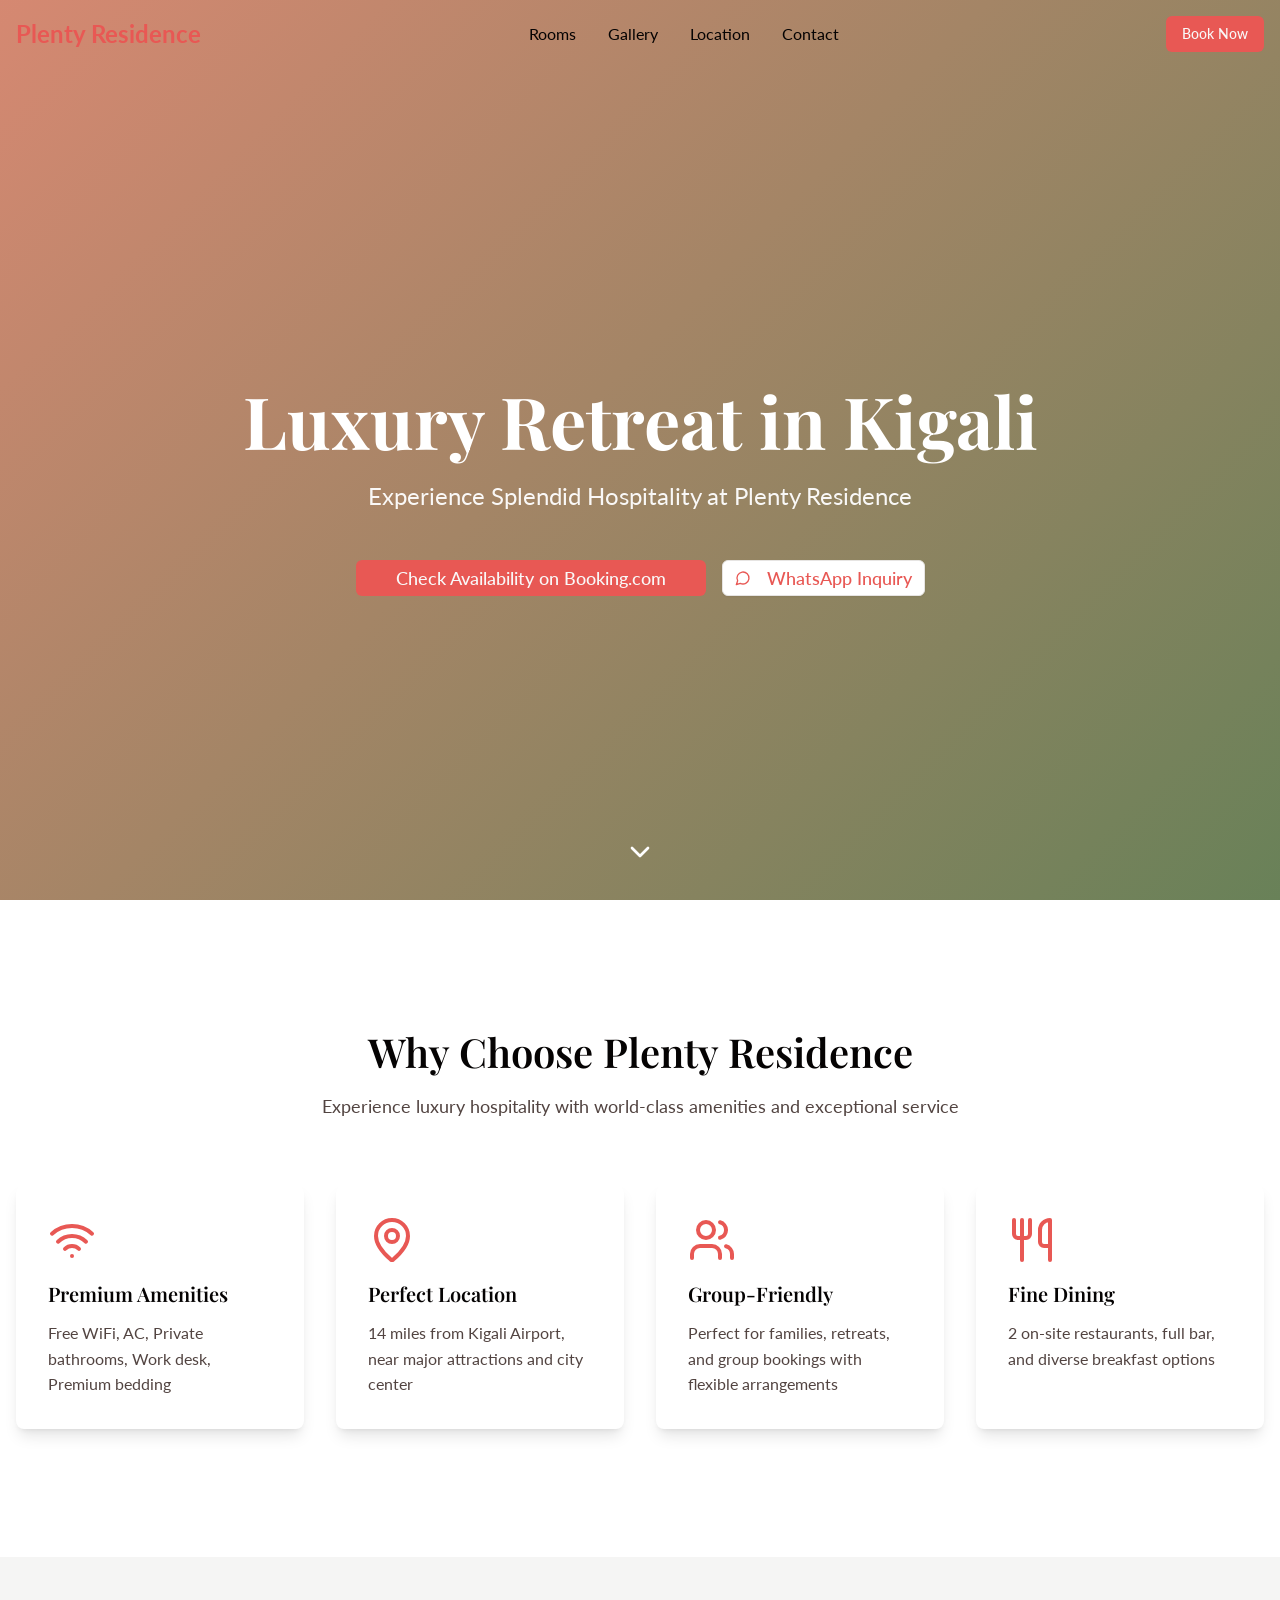
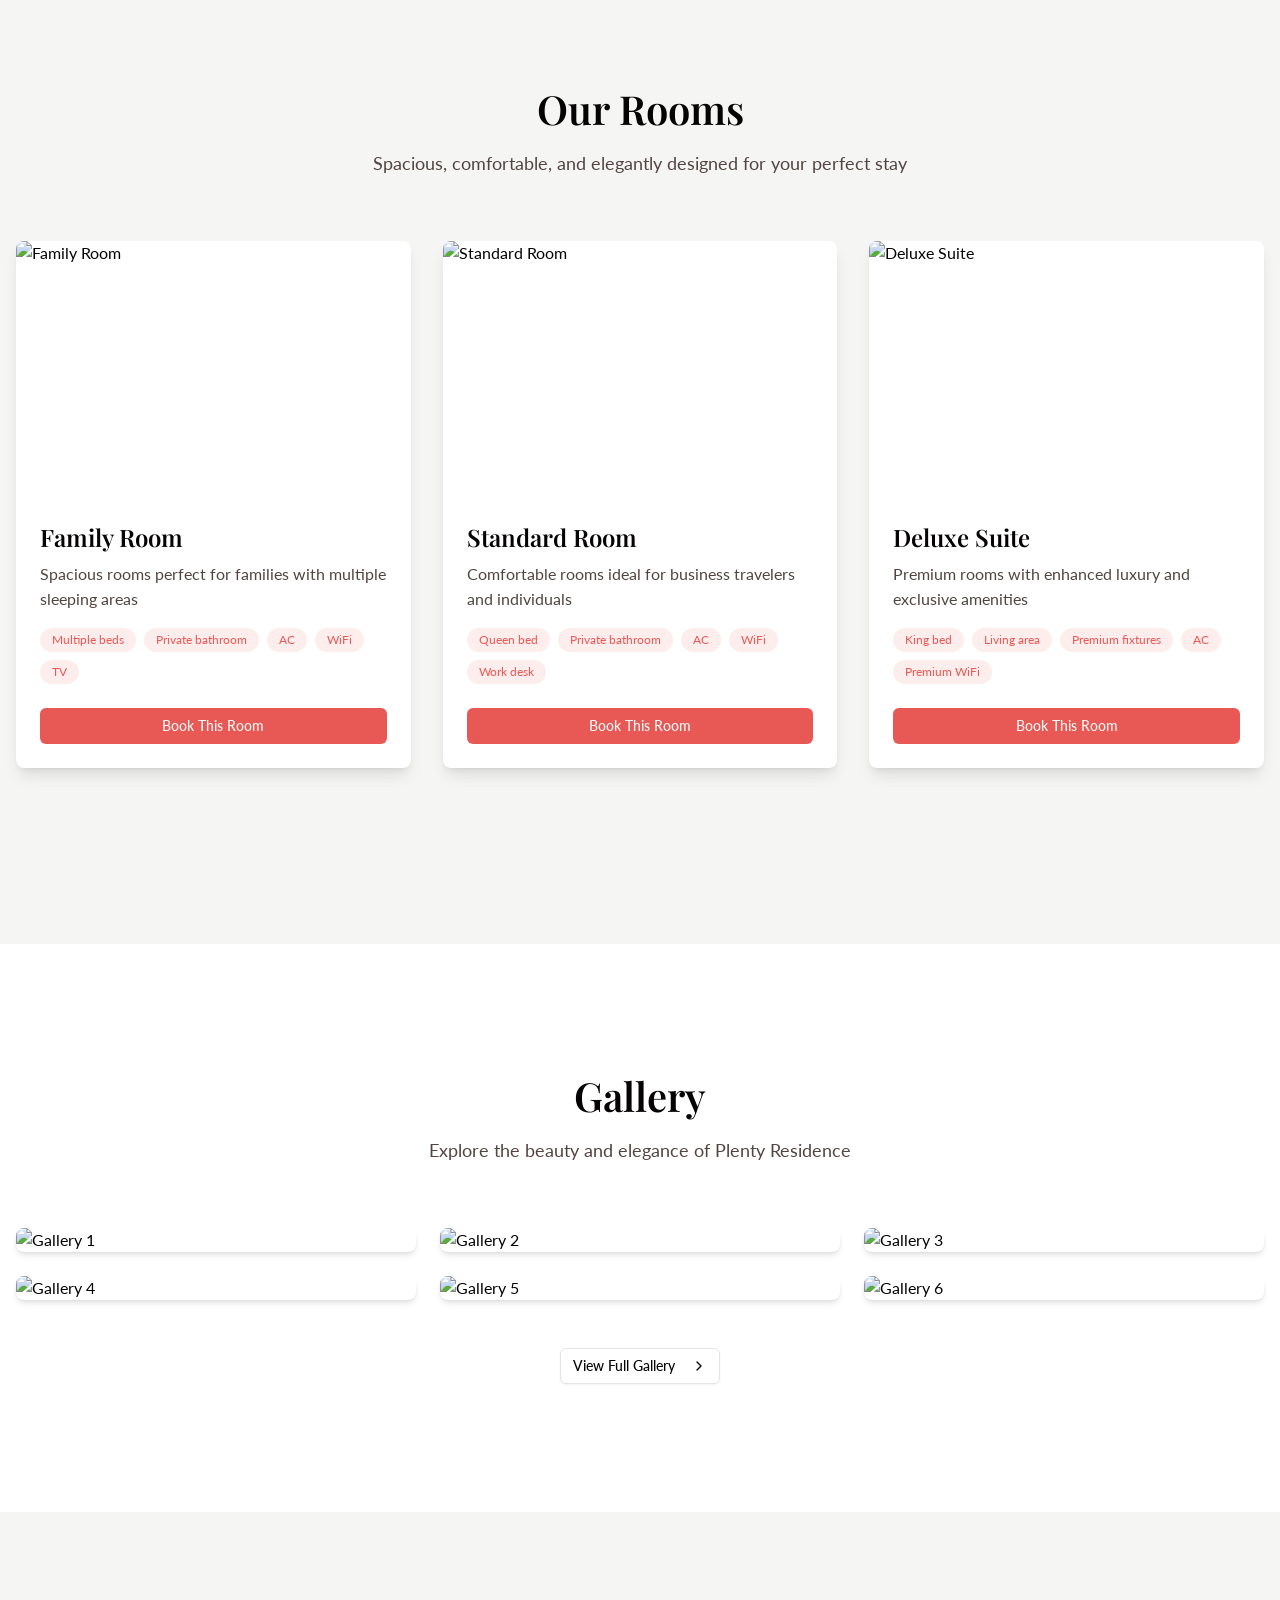
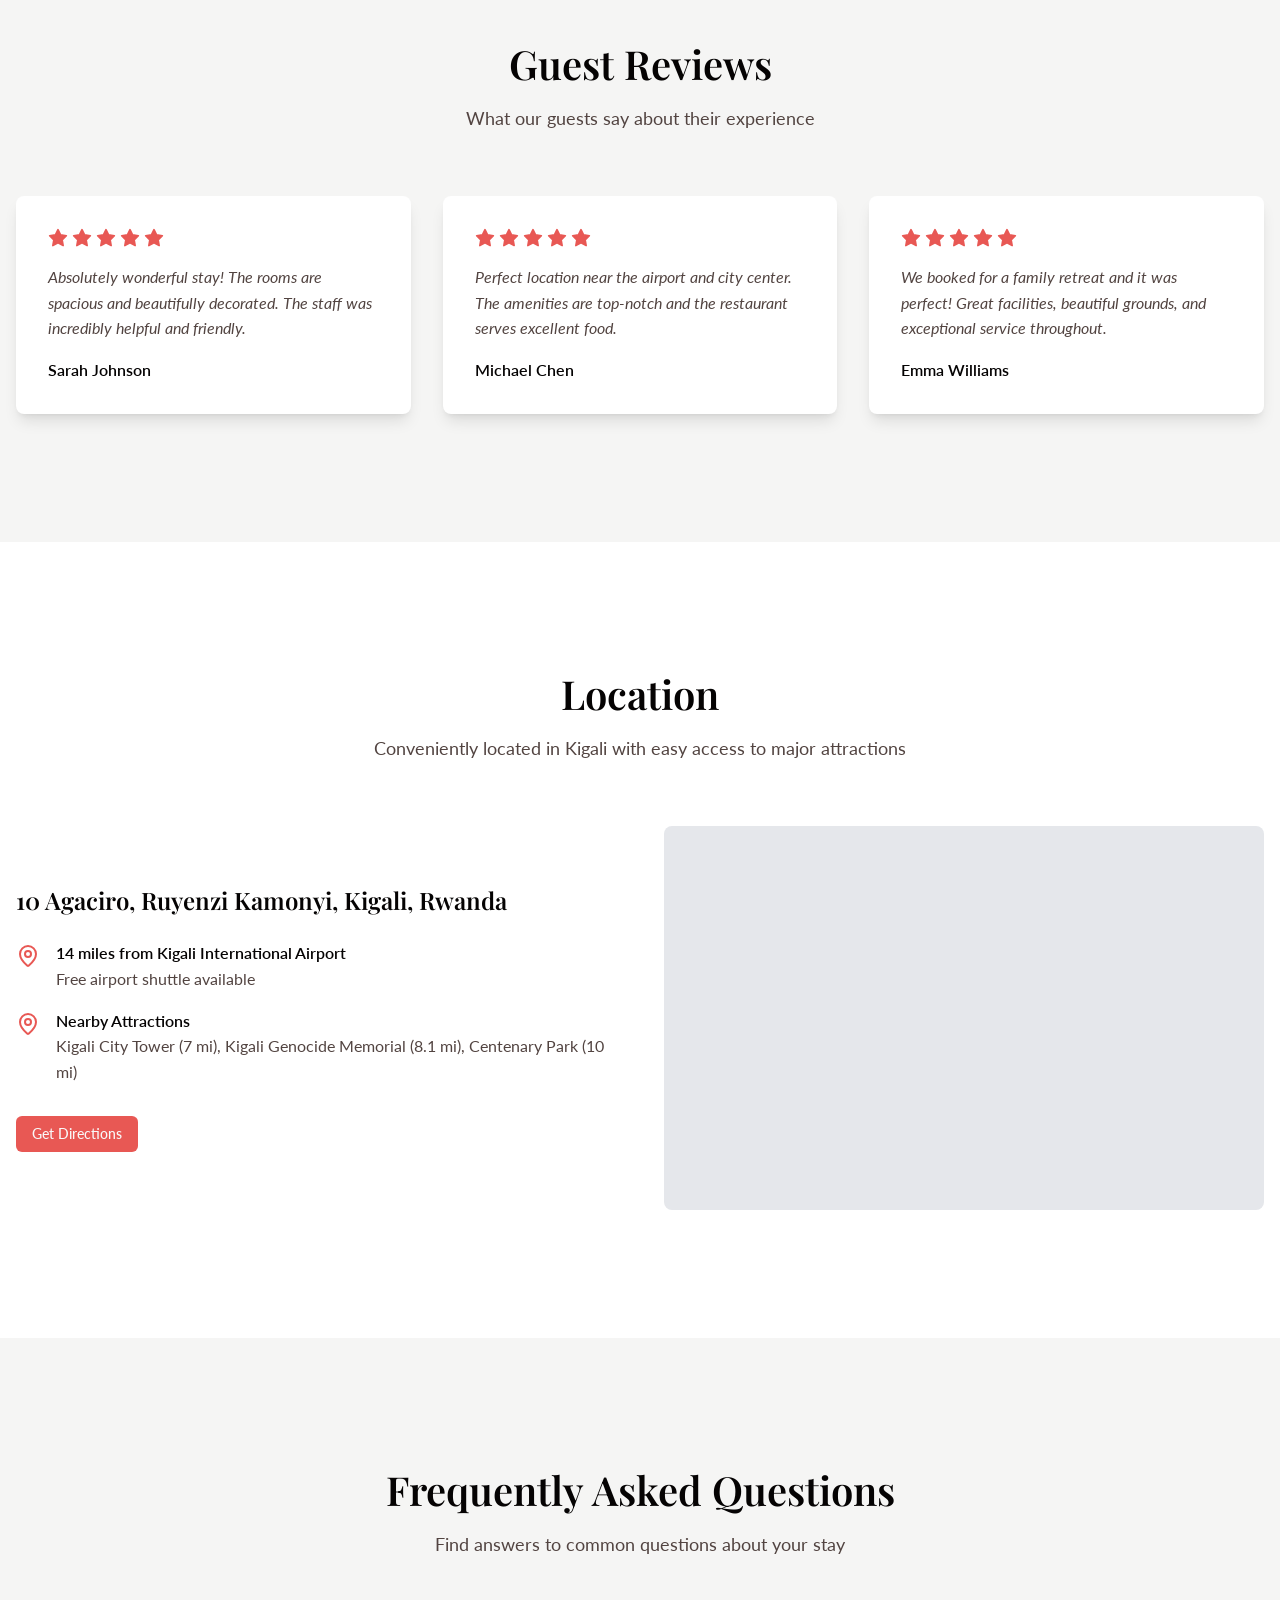
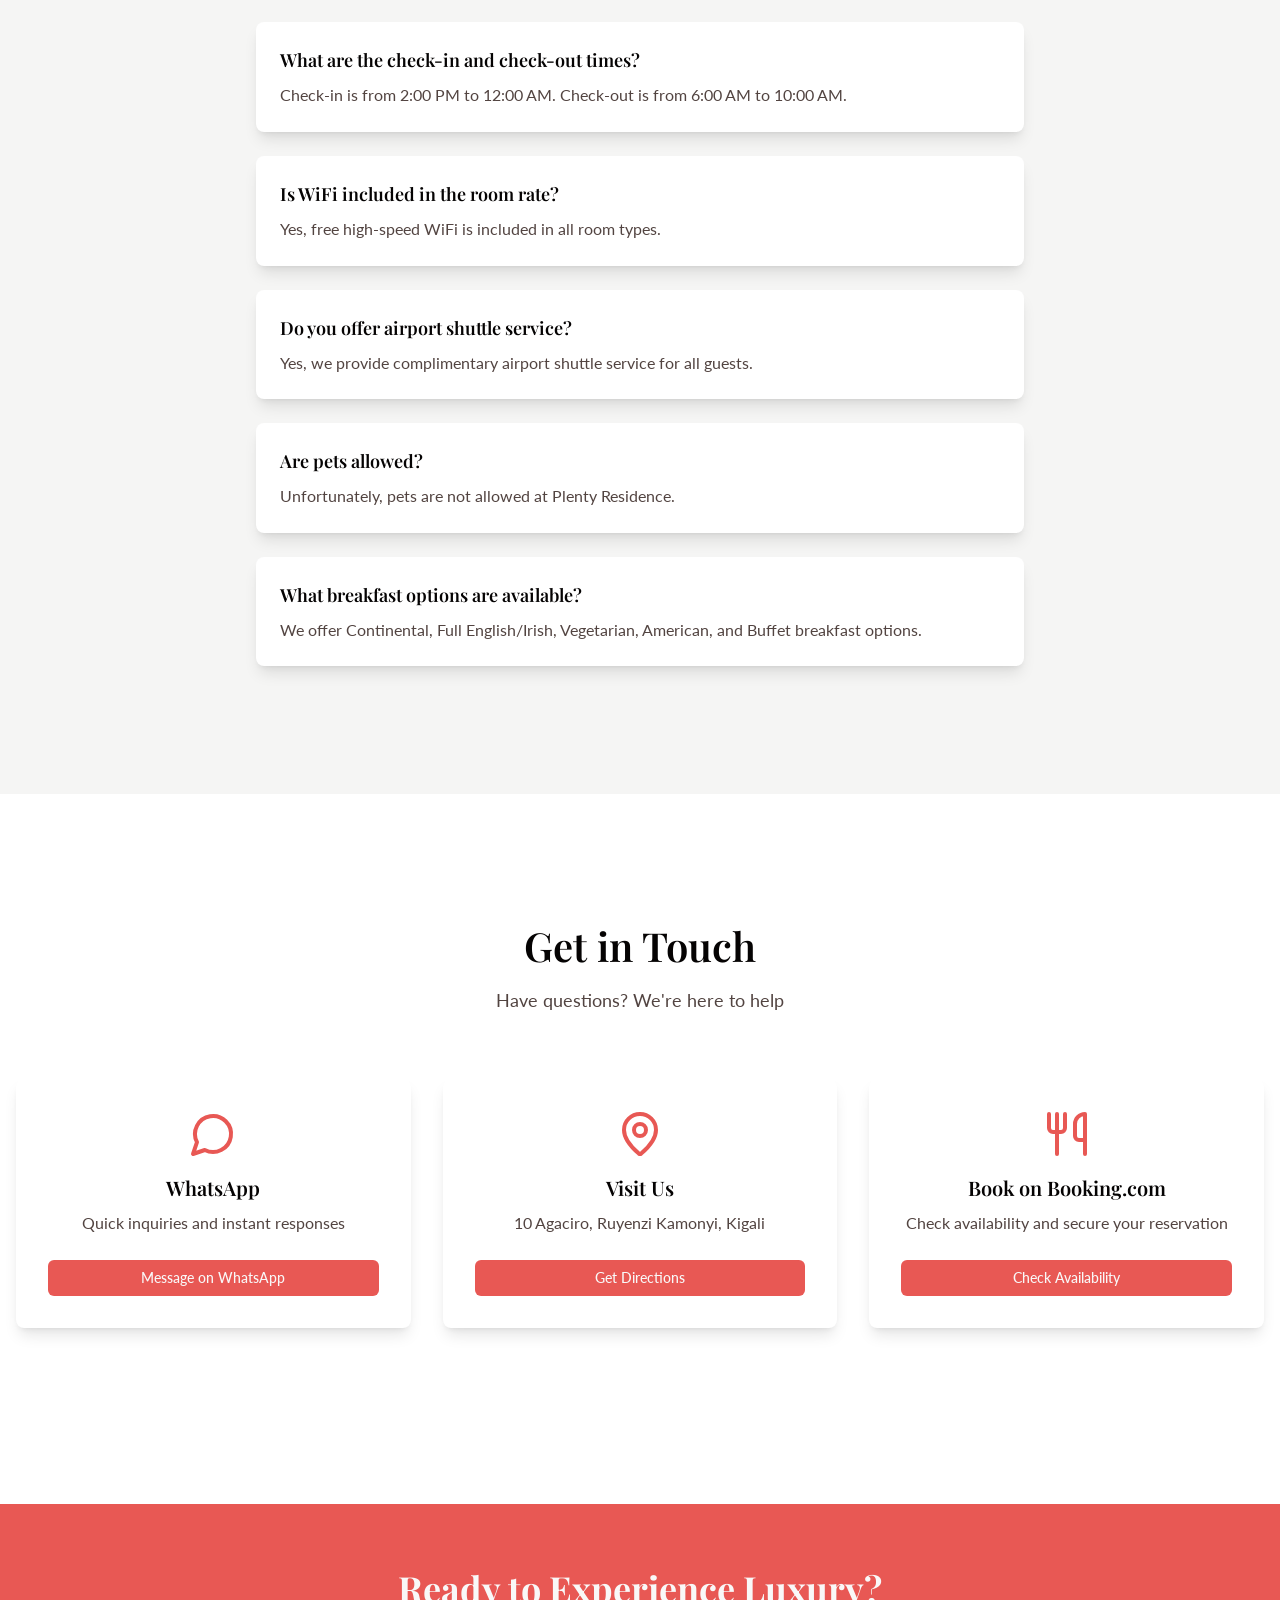
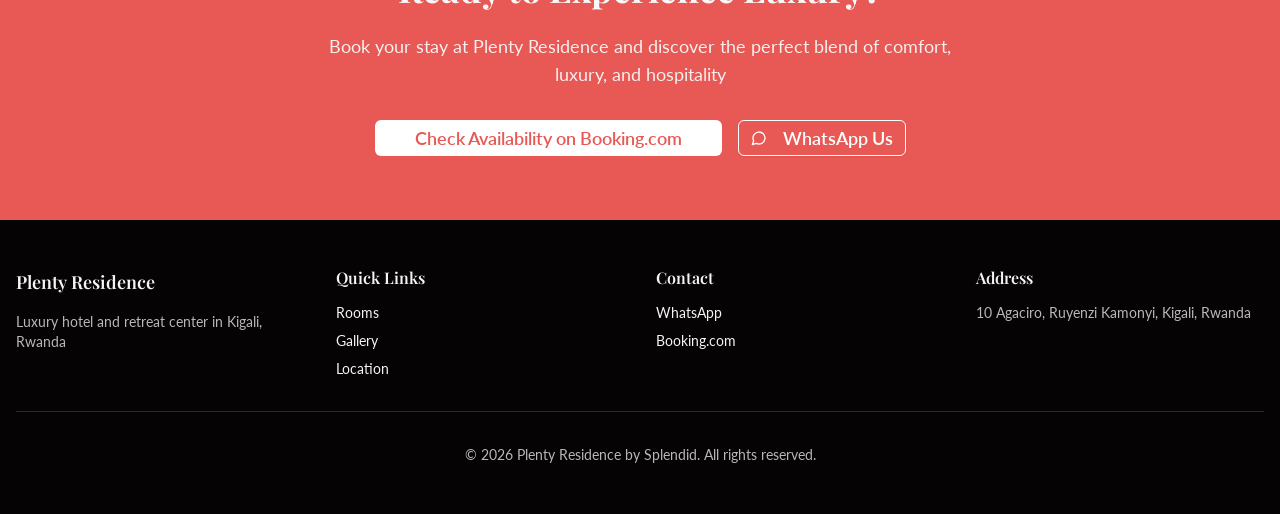
==== index.html @ 29d587d6 "Add bedroom and bathroom photos + fix Location link" ====
<!doctype html>
<html lang="en">

  <head>
    <meta charset="UTF-8" />
    <meta
      name="viewport"
      content="width=device-width, initial-scale=1.0, maximum-scale=1" />
    <title>Plenty Residence by Splendid | Luxury Hotel in Kigali, Rwanda</title>
    
    <!-- SEO Meta Tags -->
    <meta name="description" content="Luxury hotel in Kigali, Rwanda. Experience premium accommodations at Plenty Residence by Splendid. Family rooms, fine dining, and world-class amenities near Kigali Airport." />
    <meta name="keywords" content="luxury hotel Kigali, boutique hotel Rwanda, Plenty Residence, family rooms Kigali, hotel near Kigali Airport, luxury accommodation Rwanda" />
    <meta name="author" content="Plenty Residence by Splendid" />
    <meta name="theme-color" content="#C85A3A" />
    
    <!-- Open Graph Tags for Social Media -->
    <meta property="og:title" content="Plenty Residence by Splendid | Luxury Hotel in Kigali, Rwanda" />
    <meta property="og:description" content="Experience luxury hospitality at Plenty Residence. Premium rooms, fine dining, and exceptional service in Kigali, Rwanda." />
    <meta property="og:type" content="website" />
    <meta property="og:url" content="https://plentyresidence.com" />
    <meta name="twitter:card" content="summary_large_image" />
    <meta name="twitter:title" content="Plenty Residence by Splendid" />
    <meta name="twitter:description" content="Luxury hotel in Kigali, Rwanda" />
    
    <!-- Google Fonts for Contemporary African Luxury Design -->
    <link rel="preconnect" href="https://fonts.googleapis.com" />
    <link rel="preconnect" href="https://fonts.gstatic.com" crossorigin />
    <link href="https://fonts.googleapis.com/css2?family=Playfair+Display:wght@400;500;600;700&family=Lato:wght@300;400;500;700&family=Montserrat:wght@400;500;600;700&display=swap" rel="stylesheet" />
    <script type="module" crossorigin src="/assets/index-pGHNqWB7.js"></script>
    <link rel="stylesheet" crossorigin href="/assets/index-Wv0ZuOFk.css">
    <script src="/__manus__/debug-collector.js" defer></script>
  </head>

  <body>
    <script id="manus-runtime">window.__MANUS_HOST_DEV__ = false;
(function(){"use strict";var Mr={exports:{}},Kn={};/**
 * @license React
 * react-jsx-runtime.production.js
 *
 * Copyright (c) Meta Platforms, Inc. and affiliates.
 *
 * This source code is licensed under the MIT license found in the
 * LICENSE file in the root directory of this source tree.
 */var $c;function um(){if($c)return Kn;$c=1;var r=Symbol.for("react.transitional.element"),i=Symbol.for("react.fragment");function c(s,d,m){var x=null;if(m!==void 0&&(x=""+m),d.key!==void 0&&(x=""+d.key),"key"in d){m={};for(var R in d)R!=="key"&&(m[R]=d[R])}else m=d;return d=m.ref,{$$typeof:r,type:s,key:x,ref:d!==void 0?d:null,props:m}}return Kn.Fragment=i,Kn.jsx=c,Kn.jsxs=c,Kn}var Fc;function dm(){return Fc||(Fc=1,Mr.exports=um()),Mr.exports}var h=dm(),Ar={exports:{}},Pn={},Rr={exports:{}},Nr={};/**
 * @license React
 * scheduler.production.js
 *
 * Copyright (c) Meta Platforms, Inc. and affiliates.
 *
 * This source code is licensed under the MIT license found in the
 * LICENSE file in the root directory of this source tree.
 */var Ic;function fm(){return Ic||(Ic=1,function(r){function i(A,q){var B=A.length;A.push(q);t:for(;0<B;){var bt=B-1>>>1,p=A[bt];if(0<d(p,q))A[bt]=q,A[B]=p,B=bt;else break t}}function c(A){return A.length===0?null:A[0]}function s(A){if(A.length===0)return null;var q=A[0],B=A.pop();if(B!==q){A[0]=B;t:for(var bt=0,p=A.length,O=p>>>1;bt<O;){var X=2*(bt+1)-1,G=A[X],Z=X+1,st=A[Z];if(0>d(G,B))Z<p&&0>d(st,G)?(A[bt]=st,A[Z]=B,bt=Z):(A[bt]=G,A[X]=B,bt=X);else if(Z<p&&0>d(st,B))A[bt]=st,A[Z]=B,bt=Z;else break t}}return q}function d(A,q){var B=A.sortIndex-q.sortIndex;return B!==0?B:A.id-q.id}if(r.unstable_now=void 0,typeof performance=="object"&&typeof performance.now=="function"){var m=performance;r.unstable_now=function(){return m.now()}}else{var x=Date,R=x.now();r.unstable_now=function(){return x.now()-R}}var C=[],v=[],D=1,j=null,J=3,at=!1,$=!1,nt=!1,ct=!1,ht=typeof setTimeout=="function"?setTimeout:null,St=typeof clearTimeout=="function"?clearTimeout:null,_=typeof setImmediate<"u"?setImmediate:null;function Y(A){for(var q=c(v);q!==null;){if(q.callback===null)s(v);else if(q.startTime<=A)s(v),q.sortIndex=q.expirationTime,i(C,q);else break;q=c(v)}}function H(A){if(nt=!1,Y(A),!$)if(c(C)!==null)$=!0,it||(it=!0,Bt());else{var q=c(v);q!==null&&Mt(H,q.startTime-A)}}var it=!1,rt=-1,V=5,xt=-1;function Be(){return ct?!0:!(r.unstable_now()-xt<V)}function te(){if(ct=!1,it){var A=r.unstable_now();xt=A;var q=!0;try{t:{$=!1,nt&&(nt=!1,St(rt),rt=-1),at=!0;var B=J;try{e:{for(Y(A),j=c(C);j!==null&&!(j.expirationTime>A&&Be());){var bt=j.callback;if(typeof bt=="function"){j.callback=null,J=j.priorityLevel;var p=bt(j.expirationTime<=A);if(A=r.unstable_now(),typeof p=="function"){j.callback=p,Y(A),q=!0;break e}j===c(C)&&s(C),Y(A)}else s(C);j=c(C)}if(j!==null)q=!0;else{var O=c(v);O!==null&&Mt(H,O.startTime-A),q=!1}}break t}finally{j=null,J=B,at=!1}q=void 0}}finally{q?Bt():it=!1}}}var Bt;if(typeof _=="function")Bt=function(){_(te)};else if(typeof MessageChannel<"u"){var me=new MessageChannel,Se=me.port2;me.port1.onmessage=te,Bt=function(){Se.postMessage(null)}}else Bt=function(){ht(te,0)};function Mt(A,q){rt=ht(function(){A(r.unstable_now())},q)}r.unstable_IdlePriority=5,r.unstable_ImmediatePriority=1,r.unstable_LowPriority=4,r.unstable_NormalPriority=3,r.unstable_Profiling=null,r.unstable_UserBlockingPriority=2,r.unstable_cancelCallback=function(A){A.callback=null},r.unstable_forceFrameRate=function(A){0>A||125<A?console.error("forceFrameRate takes a positive int between 0 and 125, forcing frame rates higher than 125 fps is not supported"):V=0<A?Math.floor(1e3/A):5},r.unstable_getCurrentPriorityLevel=function(){return J},r.unstable_next=function(A){switch(J){case 1:case 2:case 3:var q=3;break;default:q=J}var B=J;J=q;try{return A()}finally{J=B}},r.unstable_requestPaint=function(){ct=!0},r.unstable_runWithPriority=function(A,q){switch(A){case 1:case 2:case 3:case 4:case 5:break;default:A=3}var B=J;J=A;try{return q()}finally{J=B}},r.unstable_scheduleCallback=function(A,q,B){var bt=r.unstable_now();switch(typeof B=="object"&&B!==null?(B=B.delay,B=typeof B=="number"&&0<B?bt+B:bt):B=bt,A){case 1:var p=-1;break;case 2:p=250;break;case 5:p=1073741823;break;case 4:p=1e4;break;default:p=5e3}return p=B+p,A={id:D++,callback:q,priorityLevel:A,startTime:B,expirationTime:p,sortIndex:-1},B>bt?(A.sortIndex=B,i(v,A),c(C)===null&&A===c(v)&&(nt?(St(rt),rt=-1):nt=!0,Mt(H,B-bt))):(A.sortIndex=p,i(C,A),$||at||($=!0,it||(it=!0,Bt()))),A},r.unstable_shouldYield=Be,r.unstable_wrapCallback=function(A){var q=J;return function(){var B=J;J=q;try{return A.apply(this,arguments)}finally{J=B}}}}(Nr)),Nr}var tu;function hm(){return tu||(tu=1,Rr.exports=fm()),Rr.exports}var zr={exports:{}},ut={};/**
 * @license React
 * react.production.js
 *
 * Copyright (c) Meta Platforms, Inc. and affiliates.
 *
 * This source code is licensed under the MIT license found in the
 * LICENSE file in the root directory of this source tree.
 */var eu;function mm(){if(eu)return ut;eu=1;var r=Symbol.for("react.transitional.element"),i=Symbol.for("react.portal"),c=Symbol.for("react.fragment"),s=Symbol.for("react.strict_mode"),d=Symbol.for("react.profiler"),m=Symbol.for("react.consumer"),x=Symbol.for("react.context"),R=Symbol.for("react.forward_ref"),C=Symbol.for("react.suspense"),v=Symbol.for("react.memo"),D=Symbol.for("react.lazy"),j=Symbol.iterator;function J(p){return p===null||typeof p!="object"?null:(p=j&&p[j]||p["@@iterator"],typeof p=="function"?p:null)}var at={isMounted:function(){return!1},enqueueForceUpdate:function(){},enqueueReplaceState:function(){},enqueueSetState:function(){}},$=Object.assign,nt={};function ct(p,O,X){this.props=p,this.context=O,this.refs=nt,this.updater=X||at}ct.prototype.isReactComponent={},ct.prototype.setState=function(p,O){if(typeof p!="object"&&typeof p!="function"&&p!=null)throw Error("takes an object of state variables to update or a function which returns an object of state variables.");this.updater.enqueueSetState(this,p,O,"setState")},ct.prototype.forceUpdate=function(p){this.updater.enqueueForceUpdate(this,p,"forceUpdate")};function ht(){}ht.prototype=ct.prototype;function St(p,O,X){this.props=p,this.context=O,this.refs=nt,this.updater=X||at}var _=St.prototype=new ht;_.constructor=St,$(_,ct.prototype),_.isPureReactComponent=!0;var Y=Array.isArray,H={H:null,A:null,T:null,S:null,V:null},it=Object.prototype.hasOwnProperty;function rt(p,O,X,G,Z,st){return X=st.ref,{$$typeof:r,type:p,key:O,ref:X!==void 0?X:null,props:st}}function V(p,O){return rt(p.type,O,void 0,void 0,void 0,p.props)}function xt(p){return typeof p=="object"&&p!==null&&p.$$typeof===r}function Be(p){var O={"=":"=0",":":"=2"};return"$"+p.replace(/[=:]/g,function(X){return O[X]})}var te=/\/+/g;function Bt(p,O){return typeof p=="object"&&p!==null&&p.key!=null?Be(""+p.key):O.toString(36)}function me(){}function Se(p){switch(p.status){case"fulfilled":return p.value;case"rejected":throw p.reason;default:switch(typeof p.status=="string"?p.then(me,me):(p.status="pending",p.then(function(O){p.status==="pending"&&(p.status="fulfilled",p.value=O)},function(O){p.status==="pending"&&(p.status="rejected",p.reason=O)})),p.status){case"fulfilled":return p.value;case"rejected":throw p.reason}}throw p}function Mt(p,O,X,G,Z){var st=typeof p;(st==="undefined"||st==="boolean")&&(p=null);var I=!1;if(p===null)I=!0;else switch(st){case"bigint":case"string":case"number":I=!0;break;case"object":switch(p.$$typeof){case r:case i:I=!0;break;case D:return I=p._init,Mt(I(p._payload),O,X,G,Z)}}if(I)return Z=Z(p),I=G===""?"."+Bt(p,0):G,Y(Z)?(X="",I!=null&&(X=I.replace(te,"$&/")+"/"),Mt(Z,O,X,"",function(Jt){return Jt})):Z!=null&&(xt(Z)&&(Z=V(Z,X+(Z.key==null||p&&p.key===Z.key?"":(""+Z.key).replace(te,"$&/")+"/")+I)),O.push(Z)),1;I=0;var gt=G===""?".":G+":";if(Y(p))for(var Tt=0;Tt<p.length;Tt++)G=p[Tt],st=gt+Bt(G,Tt),I+=Mt(G,O,X,st,Z);else if(Tt=J(p),typeof Tt=="function")for(p=Tt.call(p),Tt=0;!(G=p.next()).done;)G=G.value,st=gt+Bt(G,Tt++),I+=Mt(G,O,X,st,Z);else if(st==="object"){if(typeof p.then=="function")return Mt(Se(p),O,X,G,Z);throw O=String(p),Error("Objects are not valid as a React child (found: "+(O==="[object Object]"?"object with keys {"+Object.keys(p).join(", ")+"}":O)+"). If you meant to render a collection of children, use an array instead.")}return I}function A(p,O,X){if(p==null)return p;var G=[],Z=0;return Mt(p,G,"","",function(st){return O.call(X,st,Z++)}),G}function q(p){if(p._status===-1){var O=p._result;O=O(),O.then(function(X){(p._status===0||p._status===-1)&&(p._status=1,p._result=X)},function(X){(p._status===0||p._status===-1)&&(p._status=2,p._result=X)}),p._status===-1&&(p._status=0,p._result=O)}if(p._status===1)return p._result.default;throw p._result}var B=typeof reportError=="function"?reportError:function(p){if(typeof window=="object"&&typeof window.ErrorEvent=="function"){var O=new window.ErrorEvent("error",{bubbles:!0,cancelable:!0,message:typeof p=="object"&&p!==null&&typeof p.message=="string"?String(p.message):String(p),error:p});if(!window.dispatchEvent(O))return}else if(typeof process=="object"&&typeof process.emit=="function"){process.emit("uncaughtException",p);return}console.error(p)};function bt(){}return ut.Children={map:A,forEach:function(p,O,X){A(p,function(){O.apply(this,arguments)},X)},count:function(p){var O=0;return A(p,function(){O++}),O},toArray:function(p){return A(p,function(O){return O})||[]},only:function(p){if(!xt(p))throw Error("React.Children.only expected to receive a single React element child.");return p}},ut.Component=ct,ut.Fragment=c,ut.Profiler=d,ut.PureComponent=St,ut.StrictMode=s,ut.Suspense=C,ut.__CLIENT_INTERNALS_DO_NOT_USE_OR_WARN_USERS_THEY_CANNOT_UPGRADE=H,ut.__COMPILER_RUNTIME={__proto__:null,c:function(p){return H.H.useMemoCache(p)}},ut.cache=function(p){return function(){return p.apply(null,arguments)}},ut.cloneElement=function(p,O,X){if(p==null)throw Error("The argument must be a React element, but you passed "+p+".");var G=$({},p.props),Z=p.key,st=void 0;if(O!=null)for(I in O.ref!==void 0&&(st=void 0),O.key!==void 0&&(Z=""+O.key),O)!it.call(O,I)||I==="key"||I==="__self"||I==="__source"||I==="ref"&&O.ref===void 0||(G[I]=O[I]);var I=arguments.length-2;if(I===1)G.children=X;else if(1<I){for(var gt=Array(I),Tt=0;Tt<I;Tt++)gt[Tt]=arguments[Tt+2];G.children=gt}return rt(p.type,Z,void 0,void 0,st,G)},ut.createContext=function(p){return p={$$typeof:x,_currentValue:p,_currentValue2:p,_threadCount:0,Provider:null,Consumer:null},p.Provider=p,p.Consumer={$$typeof:m,_context:p},p},ut.createElement=function(p,O,X){var G,Z={},st=null;if(O!=null)for(G in O.key!==void 0&&(st=""+O.key),O)it.call(O,G)&&G!=="key"&&G!=="__self"&&G!=="__source"&&(Z[G]=O[G]);var I=arguments.length-2;if(I===1)Z.children=X;else if(1<I){for(var gt=Array(I),Tt=0;Tt<I;Tt++)gt[Tt]=arguments[Tt+2];Z.children=gt}if(p&&p.defaultProps)for(G in I=p.defaultProps,I)Z[G]===void 0&&(Z[G]=I[G]);return rt(p,st,void 0,void 0,null,Z)},ut.createRef=function(){return{current:null}},ut.forwardRef=function(p){return{$$typeof:R,render:p}},ut.isValidElement=xt,ut.lazy=function(p){return{$$typeof:D,_payload:{_status:-1,_result:p},_init:q}},ut.memo=function(p,O){return{$$typeof:v,type:p,compare:O===void 0?null:O}},ut.startTransition=function(p){var O=H.T,X={};H.T=X;try{var G=p(),Z=H.S;Z!==null&&Z(X,G),typeof G=="object"&&G!==null&&typeof G.then=="function"&&G.then(bt,B)}catch(st){B(st)}finally{H.T=O}},ut.unstable_useCacheRefresh=function(){return H.H.useCacheRefresh()},ut.use=function(p){return H.H.use(p)},ut.useActionState=function(p,O,X){return H.H.useActionState(p,O,X)},ut.useCallback=function(p,O){return H.H.useCallback(p,O)},ut.useContext=function(p){return H.H.useContext(p)},ut.useDebugValue=function(){},ut.useDeferredValue=function(p,O){return H.H.useDeferredValue(p,O)},ut.useEffect=function(p,O,X){var G=H.H;if(typeof X=="function")throw Error("useEffect CRUD overload is not enabled in this build of React.");return G.useEffect(p,O)},ut.useId=function(){return H.H.useId()},ut.useImperativeHandle=function(p,O,X){return H.H.useImperativeHandle(p,O,X)},ut.useInsertionEffect=function(p,O){return H.H.useInsertionEffect(p,O)},ut.useLayoutEffect=function(p,O){return H.H.useLayoutEffect(p,O)},ut.useMemo=function(p,O){return H.H.useMemo(p,O)},ut.useOptimistic=function(p,O){return H.H.useOptimistic(p,O)},ut.useReducer=function(p,O,X){return H.H.useReducer(p,O,X)},ut.useRef=function(p){return H.H.useRef(p)},ut.useState=function(p){return H.H.useState(p)},ut.useSyncExternalStore=function(p,O,X){return H.H.useSyncExternalStore(p,O,X)},ut.useTransition=function(){return H.H.useTransition()},ut.version="19.1.1",ut}var lu;function _r(){return lu||(lu=1,zr.exports=mm()),zr.exports}var kr={exports:{}},he={};/**
 * @license React
 * react-dom.production.js
 *
 * Copyright (c) Meta Platforms, Inc. and affiliates.
 *
 * This source code is licensed under the MIT license found in the
 * LICENSE file in the root directory of this source tree.
 */var au;function gm(){if(au)return he;au=1;var r=_r();function i(C){var v="https://react.dev/errors/"+C;if(1<arguments.length){v+="?args[]="+encodeURIComponent(arguments[1]);for(var D=2;D<arguments.length;D++)v+="&args[]="+encodeURIComponent(arguments[D])}return"Minified React error #"+C+"; visit "+v+" for the full message or use the non-minified dev environment for full errors and additional helpful warnings."}function c(){}var s={d:{f:c,r:function(){throw Error(i(522))},D:c,C:c,L:c,m:c,X:c,S:c,M:c},p:0,findDOMNode:null},d=Symbol.for("react.portal");function m(C,v,D){var j=3<arguments.length&&arguments[3]!==void 0?arguments[3]:null;return{$$typeof:d,key:j==null?null:""+j,children:C,containerInfo:v,implementation:D}}var x=r.__CLIENT_INTERNALS_DO_NOT_USE_OR_WARN_USERS_THEY_CANNOT_UPGRADE;function R(C,v){if(C==="font")return"";if(typeof v=="string")return v==="use-credentials"?v:""}return he.__DOM_INTERNALS_DO_NOT_USE_OR_WARN_USERS_THEY_CANNOT_UPGRADE=s,he.createPortal=function(C,v){var D=2<arguments.length&&arguments[2]!==void 0?arguments[2]:null;if(!v||v.nodeType!==1&&v.nodeType!==9&&v.nodeType!==11)throw Error(i(299));return m(C,v,null,D)},he.flushSync=function(C){var v=x.T,D=s.p;try{if(x.T=null,s.p=2,C)return C()}finally{x.T=v,s.p=D,s.d.f()}},he.preconnect=function(C,v){typeof C=="string"&&(v?(v=v.crossOrigin,v=typeof v=="string"?v==="use-credentials"?v:"":void 0):v=null,s.d.C(C,v))},he.prefetchDNS=function(C){typeof C=="string"&&s.d.D(C)},he.preinit=function(C,v){if(typeof C=="string"&&v&&typeof v.as=="string"){var D=v.as,j=R(D,v.crossOrigin),J=typeof v.integrity=="string"?v.integrity:void 0,at=typeof v.fetchPriority=="string"?v.fetchPriority:void 0;D==="style"?s.d.S(C,typeof v.precedence=="string"?v.precedence:void 0,{crossOrigin:j,integrity:J,fetchPriority:at}):D==="script"&&s.d.X(C,{crossOrigin:j,integrity:J,fetchPriority:at,nonce:typeof v.nonce=="string"?v.nonce:void 0})}},he.preinitModule=function(C,v){if(typeof C=="string")if(typeof v=="object"&&v!==null){if(v.as==null||v.as==="script"){var D=R(v.as,v.crossOrigin);s.d.M(C,{crossOrigin:D,integrity:typeof v.integrity=="string"?v.integrity:void 0,nonce:typeof v.nonce=="string"?v.nonce:void 0})}}else v==null&&s.d.M(C)},he.preload=function(C,v){if(typeof C=="string"&&typeof v=="object"&&v!==null&&typeof v.as=="string"){var D=v.as,j=R(D,v.crossOrigin);s.d.L(C,D,{crossOrigin:j,integrity:typeof v.integrity=="string"?v.integrity:void 0,nonce:typeof v.nonce=="string"?v.nonce:void 0,type:typeof v.type=="string"?v.type:void 0,fetchPriority:typeof v.fetchPriority=="string"?v.fetchPriority:void 0,referrerPolicy:typeof v.referrerPolicy=="string"?v.referrerPolicy:void 0,imageSrcSet:typeof v.imageSrcSet=="string"?v.imageSrcSet:void 0,imageSizes:typeof v.imageSizes=="string"?v.imageSizes:void 0,media:typeof v.media=="string"?v.media:void 0})}},he.preloadModule=function(C,v){if(typeof C=="string")if(v){var D=R(v.as,v.crossOrigin);s.d.m(C,{as:typeof v.as=="string"&&v.as!=="script"?v.as:void 0,crossOrigin:D,integrity:typeof v.integrity=="string"?v.integrity:void 0})}else s.d.m(C)},he.requestFormReset=function(C){s.d.r(C)},he.unstable_batchedUpdates=function(C,v){return C(v)},he.useFormState=function(C,v,D){return x.H.useFormState(C,v,D)},he.useFormStatus=function(){return x.H.useHostTransitionStatus()},he.version="19.1.1",he}var nu;function pm(){if(nu)return kr.exports;nu=1;function r(){if(!(typeof __REACT_DEVTOOLS_GLOBAL_HOOK__>"u"||typeof __REACT_DEVTOOLS_GLOBAL_HOOK__.checkDCE!="function"))try{__REACT_DEVTOOLS_GLOBAL_HOOK__.checkDCE(r)}catch(i){console.error(i)}}return r(),kr.exports=gm(),kr.exports}/**
 * @license React
 * react-dom-client.production.js
 *
 * Copyright (c) Meta Platforms, Inc. and affiliates.
 *
 * This source code is licensed under the MIT license found in the
 * LICENSE file in the root directory of this source tree.
 */var ou;function ym(){if(ou)return Pn;ou=1;var r=hm(),i=_r(),c=pm();function s(t){var e="https://react.dev/errors/"+t;if(1<arguments.length){e+="?args[]="+encodeURIComponent(arguments[1]);for(var l=2;l<arguments.length;l++)e+="&args[]="+encodeURIComponent(arguments[l])}return"Minified React error #"+t+"; visit "+e+" for the full message or use the non-minified dev environment for full errors and additional helpful warnings."}function d(t){return!(!t||t.nodeType!==1&&t.nodeType!==9&&t.nodeType!==11)}function m(t){var e=t,l=t;if(t.alternate)for(;e.return;)e=e.return;else{t=e;do e=t,(e.flags&4098)!==0&&(l=e.return),t=e.return;while(t)}return e.tag===3?l:null}function x(t){if(t.tag===13){var e=t.memoizedState;if(e===null&&(t=t.alternate,t!==null&&(e=t.memoizedState)),e!==null)return e.dehydrated}return null}function R(t){if(m(t)!==t)throw Error(s(188))}function C(t){var e=t.alternate;if(!e){if(e=m(t),e===null)throw Error(s(188));return e!==t?null:t}for(var l=t,a=e;;){var n=l.return;if(n===null)break;var o=n.alternate;if(o===null){if(a=n.return,a!==null){l=a;continue}break}if(n.child===o.child){for(o=n.child;o;){if(o===l)return R(n),t;if(o===a)return R(n),e;o=o.sibling}throw Error(s(188))}if(l.return!==a.return)l=n,a=o;else{for(var u=!1,f=n.child;f;){if(f===l){u=!0,l=n,a=o;break}if(f===a){u=!0,a=n,l=o;break}f=f.sibling}if(!u){for(f=o.child;f;){if(f===l){u=!0,l=o,a=n;break}if(f===a){u=!0,a=o,l=n;break}f=f.sibling}if(!u)throw Error(s(189))}}if(l.alternate!==a)throw Error(s(190))}if(l.tag!==3)throw Error(s(188));return l.stateNode.current===l?t:e}function v(t){var e=t.tag;if(e===5||e===26||e===27||e===6)return t;for(t=t.child;t!==null;){if(e=v(t),e!==null)return e;t=t.sibling}return null}var D=Object.assign,j=Symbol.for("react.element"),J=Symbol.for("react.transitional.element"),at=Symbol.for("react.portal"),$=Symbol.for("react.fragment"),nt=Symbol.for("react.strict_mode"),ct=Symbol.for("react.profiler"),ht=Symbol.for("react.provider"),St=Symbol.for("react.consumer"),_=Symbol.for("react.context"),Y=Symbol.for("react.forward_ref"),H=Symbol.for("react.suspense"),it=Symbol.for("react.suspense_list"),rt=Symbol.for("react.memo"),V=Symbol.for("react.lazy"),xt=Symbol.for("react.activity"),Be=Symbol.for("react.memo_cache_sentinel"),te=Symbol.iterator;function Bt(t){return t===null||typeof t!="object"?null:(t=te&&t[te]||t["@@iterator"],typeof t=="function"?t:null)}var me=Symbol.for("react.client.reference");function Se(t){if(t==null)return null;if(typeof t=="function")return t.$$typeof===me?null:t.displayName||t.name||null;if(typeof t=="string")return t;switch(t){case $:return"Fragment";case ct:return"Profiler";case nt:return"StrictMode";case H:return"Suspense";case it:return"SuspenseList";case xt:return"Activity"}if(typeof t=="object")switch(t.$$typeof){case at:return"Portal";case _:return(t.displayName||"Context")+".Provider";case St:return(t._context.displayName||"Context")+".Consumer";case Y:var e=t.render;return t=t.displayName,t||(t=e.displayName||e.name||"",t=t!==""?"ForwardRef("+t+")":"ForwardRef"),t;case rt:return e=t.displayName||null,e!==null?e:Se(t.type)||"Memo";case V:e=t._payload,t=t._init;try{return Se(t(e))}catch{}}return null}var Mt=Array.isArray,A=i.__CLIENT_INTERNALS_DO_NOT_USE_OR_WARN_USERS_THEY_CANNOT_UPGRADE,q=c.__DOM_INTERNALS_DO_NOT_USE_OR_WARN_USERS_THEY_CANNOT_UPGRADE,B={pending:!1,data:null,method:null,action:null},bt=[],p=-1;function O(t){return{current:t}}function X(t){0>p||(t.current=bt[p],bt[p]=null,p--)}function G(t,e){p++,bt[p]=t.current,t.current=e}var Z=O(null),st=O(null),I=O(null),gt=O(null);function Tt(t,e){switch(G(I,e),G(st,t),G(Z,null),e.nodeType){case 9:case 11:t=(t=e.documentElement)&&(t=t.namespaceURI)?Hh(t):0;break;default:if(t=e.tagName,e=e.namespaceURI)e=Hh(e),t=Uh(e,t);else switch(t){case"svg":t=1;break;case"math":t=2;break;default:t=0}}X(Z),G(Z,t)}function Jt(){X(Z),X(st),X(I)}function Ke(t){t.memoizedState!==null&&G(gt,t);var e=Z.current,l=Uh(e,t.type);e!==l&&(G(st,t),G(Z,l))}function Ce(t){st.current===t&&(X(Z),X(st)),gt.current===t&&(X(gt),Wo._currentValue=B)}var Pe=Object.prototype.hasOwnProperty,yl=r.unstable_scheduleCallback,sn=r.unstable_cancelCallback,Ca=r.unstable_shouldYield,ri=r.unstable_requestPaint,ge=r.unstable_now,si=r.unstable_getCurrentPriorityLevel,Ul=r.unstable_ImmediatePriority,Fn=r.unstable_UserBlockingPriority,nl=r.unstable_NormalPriority,ci=r.unstable_LowPriority,Gl=r.unstable_IdlePriority,ui=r.log,Ea=r.unstable_setDisableYieldValue,ql=null,Wt=null;function Je(t){if(typeof ui=="function"&&Ea(t),Wt&&typeof Wt.setStrictMode=="function")try{Wt.setStrictMode(ql,t)}catch{}}var $t=Math.clz32?Math.clz32:fi,di=Math.log,Ta=Math.LN2;function fi(t){return t>>>=0,t===0?32:31-(di(t)/Ta|0)|0}var L=256,cn=4194304;function vl(t){var e=t&42;if(e!==0)return e;switch(t&-t){case 1:return 1;case 2:return 2;case 4:return 4;case 8:return 8;case 16:return 16;case 32:return 32;case 64:return 64;case 128:return 128;case 256:case 512:case 1024:case 2048:case 4096:case 8192:case 16384:case 32768:case 65536:case 131072:case 262144:case 524288:case 1048576:case 2097152:return t&4194048;case 4194304:case 8388608:case 16777216:case 33554432:return t&62914560;case 67108864:return 67108864;case 134217728:return 134217728;case 268435456:return 268435456;case 536870912:return 536870912;case 1073741824:return 0;default:return t}}function un(t,e,l){var a=t.pendingLanes;if(a===0)return 0;var n=0,o=t.suspendedLanes,u=t.pingedLanes;t=t.warmLanes;var f=a&134217727;return f!==0?(a=f&~o,a!==0?n=vl(a):(u&=f,u!==0?n=vl(u):l||(l=f&~t,l!==0&&(n=vl(l))))):(f=a&~o,f!==0?n=vl(f):u!==0?n=vl(u):l||(l=a&~t,l!==0&&(n=vl(l)))),n===0?0:e!==0&&e!==n&&(e&o)===0&&(o=n&-n,l=e&-e,o>=l||o===32&&(l&4194048)!==0)?e:n}function Dt(t,e){return(t.pendingLanes&~(t.suspendedLanes&~t.pingedLanes)&e)===0}function In(t,e){switch(t){case 1:case 2:case 4:case 8:case 64:return e+250;case 16:case 32:case 128:case 256:case 512:case 1024:case 2048:case 4096:case 8192:case 16384:case 32768:case 65536:case 131072:case 262144:case 524288:case 1048576:case 2097152:return e+5e3;case 4194304:case 8388608:case 16777216:case 33554432:return-1;case 67108864:case 134217728:case 268435456:case 536870912:case 1073741824:return-1;default:return-1}}function to(){var t=L;return L<<=1,(L&4194048)===0&&(L=256),t}function hi(){var t=cn;return cn<<=1,(cn&62914560)===0&&(cn=4194304),t}function eo(t){for(var e=[],l=0;31>l;l++)e.push(t);return e}function Da(t,e){t.pendingLanes|=e,e!==268435456&&(t.suspendedLanes=0,t.pingedLanes=0,t.warmLanes=0)}function Ir(t,e,l,a,n,o){var u=t.pendingLanes;t.pendingLanes=l,t.suspendedLanes=0,t.pingedLanes=0,t.warmLanes=0,t.expiredLanes&=l,t.entangledLanes&=l,t.errorRecoveryDisabledLanes&=l,t.shellSuspendCounter=0;var f=t.entanglements,g=t.expirationTimes,S=t.hiddenUpdates;for(l=u&~l;0<l;){var N=31-$t(l),k=1<<N;f[N]=0,g[N]=-1;var E=S[N];if(E!==null)for(S[N]=null,N=0;N<E.length;N++){var T=E[N];T!==null&&(T.lane&=-536870913)}l&=~k}a!==0&&mi(t,a,0),o!==0&&n===0&&t.tag!==0&&(t.suspendedLanes|=o&~(u&~e))}function mi(t,e,l){t.pendingLanes|=e,t.suspendedLanes&=~e;var a=31-$t(e);t.entangledLanes|=e,t.entanglements[a]=t.entanglements[a]|1073741824|l&4194090}function gi(t,e){var l=t.entangledLanes|=e;for(t=t.entanglements;l;){var a=31-$t(l),n=1<<a;n&e|t[a]&e&&(t[a]|=e),l&=~n}}function lo(t){switch(t){case 2:t=1;break;case 8:t=4;break;case 32:t=16;break;case 256:case 512:case 1024:case 2048:case 4096:case 8192:case 16384:case 32768:case 65536:case 131072:case 262144:case 524288:case 1048576:case 2097152:case 4194304:case 8388608:case 16777216:case 33554432:t=128;break;case 268435456:t=134217728;break;default:t=0}return t}function ao(t){return t&=-t,2<t?8<t?(t&134217727)!==0?32:268435456:8:2}function pi(){var t=q.p;return t!==0?t:(t=window.event,t===void 0?32:nm(t.type))}function ts(t,e){var l=q.p;try{return q.p=t,e()}finally{q.p=l}}var ol=Math.random().toString(36).slice(2),ee="__reactFiber$"+ol,pe="__reactProps$"+ol,Yl="__reactContainer$"+ol,no="__reactEvents$"+ol,es="__reactListeners$"+ol,ls="__reactHandles$"+ol,yi="__reactResources$"+ol,Ma="__reactMarker$"+ol;function oo(t){delete t[ee],delete t[pe],delete t[no],delete t[es],delete t[ls]}function Vl(t){var e=t[ee];if(e)return e;for(var l=t.parentNode;l;){if(e=l[Yl]||l[ee]){if(l=e.alternate,e.child!==null||l!==null&&l.child!==null)for(t=Vh(t);t!==null;){if(l=t[ee])return l;t=Vh(t)}return e}t=l,l=t.parentNode}return null}function Xl(t){if(t=t[ee]||t[Yl]){var e=t.tag;if(e===5||e===6||e===13||e===26||e===27||e===3)return t}return null}function Aa(t){var e=t.tag;if(e===5||e===26||e===27||e===6)return t.stateNode;throw Error(s(33))}function Zl(t){var e=t[yi];return e||(e=t[yi]={hoistableStyles:new Map,hoistableScripts:new Map}),e}function Vt(t){t[Ma]=!0}var vi=new Set,bi={};function bl(t,e){We(t,e),We(t+"Capture",e)}function We(t,e){for(bi[t]=e,t=0;t<e.length;t++)vi.add(e[t])}var as=RegExp("^[:A-Z_a-z\\u00C0-\\u00D6\\u00D8-\\u00F6\\u00F8-\\u02FF\\u0370-\\u037D\\u037F-\\u1FFF\\u200C-\\u200D\\u2070-\\u218F\\u2C00-\\u2FEF\\u3001-\\uD7FF\\uF900-\\uFDCF\\uFDF0-\\uFFFD][:A-Z_a-z\\u00C0-\\u00D6\\u00D8-\\u00F6\\u00F8-\\u02FF\\u0370-\\u037D\\u037F-\\u1FFF\\u200C-\\u200D\\u2070-\\u218F\\u2C00-\\u2FEF\\u3001-\\uD7FF\\uF900-\\uFDCF\\uFDF0-\\uFFFD\\-.0-9\\u00B7\\u0300-\\u036F\\u203F-\\u2040]*$"),xi={},wi={};function Ra(t){return Pe.call(wi,t)?!0:Pe.call(xi,t)?!1:as.test(t)?wi[t]=!0:(xi[t]=!0,!1)}function M(t,e,l){if(Ra(e))if(l===null)t.removeAttribute(e);else{switch(typeof l){case"undefined":case"function":case"symbol":t.removeAttribute(e);return;case"boolean":var a=e.toLowerCase().slice(0,5);if(a!=="data-"&&a!=="aria-"){t.removeAttribute(e);return}}t.setAttribute(e,""+l)}}function tt(t,e,l){if(l===null)t.removeAttribute(e);else{switch(typeof l){case"undefined":case"function":case"symbol":case"boolean":t.removeAttribute(e);return}t.setAttribute(e,""+l)}}function Ot(t,e,l,a){if(a===null)t.removeAttribute(l);else{switch(typeof a){case"undefined":case"function":case"symbol":case"boolean":t.removeAttribute(l);return}t.setAttributeNS(e,l,""+a)}}var le,Ee;function ae(t){if(le===void 0)try{throw Error()}catch(l){var e=l.stack.trim().match(/\n( *(at )?)/);le=e&&e[1]||"",Ee=-1<l.stack.indexOf(`
    at`)?" (<anonymous>)":-1<l.stack.indexOf("@")?"@unknown:0:0":""}return`
`+le+t+Ee}var Le=!1;function He(t,e){if(!t||Le)return"";Le=!0;var l=Error.prepareStackTrace;Error.prepareStackTrace=void 0;try{var a={DetermineComponentFrameRoot:function(){try{if(e){var k=function(){throw Error()};if(Object.defineProperty(k.prototype,"props",{set:function(){throw Error()}}),typeof Reflect=="object"&&Reflect.construct){try{Reflect.construct(k,[])}catch(T){var E=T}Reflect.construct(t,[],k)}else{try{k.call()}catch(T){E=T}t.call(k.prototype)}}else{try{throw Error()}catch(T){E=T}(k=t())&&typeof k.catch=="function"&&k.catch(function(){})}}catch(T){if(T&&E&&typeof T.stack=="string")return[T.stack,E.stack]}return[null,null]}};a.DetermineComponentFrameRoot.displayName="DetermineComponentFrameRoot";var n=Object.getOwnPropertyDescriptor(a.DetermineComponentFrameRoot,"name");n&&n.configurable&&Object.defineProperty(a.DetermineComponentFrameRoot,"name",{value:"DetermineComponentFrameRoot"});var o=a.DetermineComponentFrameRoot(),u=o[0],f=o[1];if(u&&f){var g=u.split(`
`),S=f.split(`
`);for(n=a=0;a<g.length&&!g[a].includes("DetermineComponentFrameRoot");)a++;for(;n<S.length&&!S[n].includes("DetermineComponentFrameRoot");)n++;if(a===g.length||n===S.length)for(a=g.length-1,n=S.length-1;1<=a&&0<=n&&g[a]!==S[n];)n--;for(;1<=a&&0<=n;a--,n--)if(g[a]!==S[n]){if(a!==1||n!==1)do if(a--,n--,0>n||g[a]!==S[n]){var N=`
`+g[a].replace(" at new "," at ");return t.displayName&&N.includes("<anonymous>")&&(N=N.replace("<anonymous>",t.displayName)),N}while(1<=a&&0<=n);break}}}finally{Le=!1,Error.prepareStackTrace=l}return(l=t?t.displayName||t.name:"")?ae(l):""}function Ql(t){switch(t.tag){case 26:case 27:case 5:return ae(t.type);case 16:return ae("Lazy");case 13:return ae("Suspense");case 19:return ae("SuspenseList");case 0:case 15:return He(t.type,!1);case 11:return He(t.type.render,!1);case 1:return He(t.type,!0);case 31:return ae("Activity");default:return""}}function xl(t){try{var e="";do e+=Ql(t),t=t.return;while(t);return e}catch(l){return`
Error generating stack: `+l.message+`
`+l.stack}}function Xt(t){switch(typeof t){case"bigint":case"boolean":case"number":case"string":case"undefined":return t;case"object":return t;default:return""}}function il(t){var e=t.type;return(t=t.nodeName)&&t.toLowerCase()==="input"&&(e==="checkbox"||e==="radio")}function ve(t){var e=il(t)?"checked":"value",l=Object.getOwnPropertyDescriptor(t.constructor.prototype,e),a=""+t[e];if(!t.hasOwnProperty(e)&&typeof l<"u"&&typeof l.get=="function"&&typeof l.set=="function"){var n=l.get,o=l.set;return Object.defineProperty(t,e,{configurable:!0,get:function(){return n.call(this)},set:function(u){a=""+u,o.call(this,u)}}),Object.defineProperty(t,e,{enumerable:l.enumerable}),{getValue:function(){return a},setValue:function(u){a=""+u},stopTracking:function(){t._valueTracker=null,delete t[e]}}}}function re(t){t._valueTracker||(t._valueTracker=ve(t))}function rl(t){if(!t)return!1;var e=t._valueTracker;if(!e)return!0;var l=e.getValue(),a="";return t&&(a=il(t)?t.checked?"true":"false":t.value),t=a,t!==l?(e.setValue(t),!0):!1}function wl(t){if(t=t||(typeof document<"u"?document:void 0),typeof t>"u")return null;try{return t.activeElement||t.body}catch{return t.body}}var dn=/[\n"\\]/g;function se(t){return t.replace(dn,function(e){return"\\"+e.charCodeAt(0).toString(16)+" "})}function Kl(t,e,l,a,n,o,u,f){t.name="",u!=null&&typeof u!="function"&&typeof u!="symbol"&&typeof u!="boolean"?t.type=u:t.removeAttribute("type"),e!=null?u==="number"?(e===0&&t.value===""||t.value!=e)&&(t.value=""+Xt(e)):t.value!==""+Xt(e)&&(t.value=""+Xt(e)):u!=="submit"&&u!=="reset"||t.removeAttribute("value"),e!=null?Pl(t,u,Xt(e)):l!=null?Pl(t,u,Xt(l)):a!=null&&t.removeAttribute("value"),n==null&&o!=null&&(t.defaultChecked=!!o),n!=null&&(t.checked=n&&typeof n!="function"&&typeof n!="symbol"),f!=null&&typeof f!="function"&&typeof f!="symbol"&&typeof f!="boolean"?t.name=""+Xt(f):t.removeAttribute("name")}function Na(t,e,l,a,n,o,u,f){if(o!=null&&typeof o!="function"&&typeof o!="symbol"&&typeof o!="boolean"&&(t.type=o),e!=null||l!=null){if(!(o!=="submit"&&o!=="reset"||e!=null))return;l=l!=null?""+Xt(l):"",e=e!=null?""+Xt(e):l,f||e===t.value||(t.value=e),t.defaultValue=e}a=a??n,a=typeof a!="function"&&typeof a!="symbol"&&!!a,t.checked=f?t.checked:!!a,t.defaultChecked=!!a,u!=null&&typeof u!="function"&&typeof u!="symbol"&&typeof u!="boolean"&&(t.name=u)}function Pl(t,e,l){e==="number"&&wl(t.ownerDocument)===t||t.defaultValue===""+l||(t.defaultValue=""+l)}function $e(t,e,l,a){if(t=t.options,e){e={};for(var n=0;n<l.length;n++)e["$"+l[n]]=!0;for(l=0;l<t.length;l++)n=e.hasOwnProperty("$"+t[l].value),t[l].selected!==n&&(t[l].selected=n),n&&a&&(t[l].defaultSelected=!0)}else{for(l=""+Xt(l),e=null,n=0;n<t.length;n++){if(t[n].value===l){t[n].selected=!0,a&&(t[n].defaultSelected=!0);return}e!==null||t[n].disabled||(e=t[n])}e!==null&&(e.selected=!0)}}function za(t,e,l){if(e!=null&&(e=""+Xt(e),e!==t.value&&(t.value=e),l==null)){t.defaultValue!==e&&(t.defaultValue=e);return}t.defaultValue=l!=null?""+Xt(l):""}function _a(t,e,l,a){if(e==null){if(a!=null){if(l!=null)throw Error(s(92));if(Mt(a)){if(1<a.length)throw Error(s(93));a=a[0]}l=a}l==null&&(l=""),e=l}l=Xt(e),t.defaultValue=l,a=t.textContent,a===l&&a!==""&&a!==null&&(t.value=a)}function Fe(t,e){if(e){var l=t.firstChild;if(l&&l===t.lastChild&&l.nodeType===3){l.nodeValue=e;return}}t.textContent=e}var fn=new Set("animationIterationCount aspectRatio borderImageOutset borderImageSlice borderImageWidth boxFlex boxFlexGroup boxOrdinalGroup columnCount columns flex flexGrow flexPositive flexShrink flexNegative flexOrder gridArea gridRow gridRowEnd gridRowSpan gridRowStart gridColumn gridColumnEnd gridColumnSpan gridColumnStart fontWeight lineClamp lineHeight opacity order orphans scale tabSize widows zIndex zoom fillOpacity floodOpacity stopOpacity strokeDasharray strokeDashoffset strokeMiterlimit strokeOpacity strokeWidth MozAnimationIterationCount MozBoxFlex MozBoxFlexGroup MozLineClamp msAnimationIterationCount msFlex msZoom msFlexGrow msFlexNegative msFlexOrder msFlexPositive msFlexShrink msGridColumn msGridColumnSpan msGridRow msGridRowSpan WebkitAnimationIterationCount WebkitBoxFlex WebKitBoxFlexGroup WebkitBoxOrdinalGroup WebkitColumnCount WebkitColumns WebkitFlex WebkitFlexGrow WebkitFlexPositive WebkitFlexShrink WebkitLineClamp".split(" "));function ka(t,e,l){var a=e.indexOf("--")===0;l==null||typeof l=="boolean"||l===""?a?t.setProperty(e,""):e==="float"?t.cssFloat="":t[e]="":a?t.setProperty(e,l):typeof l!="number"||l===0||fn.has(e)?e==="float"?t.cssFloat=l:t[e]=(""+l).trim():t[e]=l+"px"}function Oa(t,e,l){if(e!=null&&typeof e!="object")throw Error(s(62));if(t=t.style,l!=null){for(var a in l)!l.hasOwnProperty(a)||e!=null&&e.hasOwnProperty(a)||(a.indexOf("--")===0?t.setProperty(a,""):a==="float"?t.cssFloat="":t[a]="");for(var n in e)a=e[n],e.hasOwnProperty(n)&&l[n]!==a&&ka(t,n,a)}else for(var o in e)e.hasOwnProperty(o)&&ka(t,o,e[o])}function ja(t){if(t.indexOf("-")===-1)return!1;switch(t){case"annotation-xml":case"color-profile":case"font-face":case"font-face-src":case"font-face-uri":case"font-face-format":case"font-face-name":case"missing-glyph":return!1;default:return!0}}var Si=new Map([["acceptCharset","accept-charset"],["htmlFor","for"],["httpEquiv","http-equiv"],["crossOrigin","crossorigin"],["accentHeight","accent-height"],["alignmentBaseline","alignment-baseline"],["arabicForm","arabic-form"],["baselineShift","baseline-shift"],["capHeight","cap-height"],["clipPath","clip-path"],["clipRule","clip-rule"],["colorInterpolation","color-interpolation"],["colorInterpolationFilters","color-interpolation-filters"],["colorProfile","color-profile"],["colorRendering","color-rendering"],["dominantBaseline","dominant-baseline"],["enableBackground","enable-background"],["fillOpacity","fill-opacity"],["fillRule","fill-rule"],["floodColor","flood-color"],["floodOpacity","flood-opacity"],["fontFamily","font-family"],["fontSize","font-size"],["fontSizeAdjust","font-size-adjust"],["fontStretch","font-stretch"],["fontStyle","font-style"],["fontVariant","font-variant"],["fontWeight","font-weight"],["glyphName","glyph-name"],["glyphOrientationHorizontal","glyph-orientation-horizontal"],["glyphOrientationVertical","glyph-orientation-vertical"],["horizAdvX","horiz-adv-x"],["horizOriginX","horiz-origin-x"],["imageRendering","image-rendering"],["letterSpacing","letter-spacing"],["lightingColor","lighting-color"],["markerEnd","marker-end"],["markerMid","marker-mid"],["markerStart","marker-start"],["overlinePosition","overline-position"],["overlineThickness","overline-thickness"],["paintOrder","paint-order"],["panose-1","panose-1"],["pointerEvents","pointer-events"],["renderingIntent","rendering-intent"],["shapeRendering","shape-rendering"],["stopColor","stop-color"],["stopOpacity","stop-opacity"],["strikethroughPosition","strikethrough-position"],["strikethroughThickness","strikethrough-thickness"],["strokeDasharray","stroke-dasharray"],["strokeDashoffset","stroke-dashoffset"],["strokeLinecap","stroke-linecap"],["strokeLinejoin","stroke-linejoin"],["strokeMiterlimit","stroke-miterlimit"],["strokeOpacity","stroke-opacity"],["strokeWidth","stroke-width"],["textAnchor","text-anchor"],["textDecoration","text-decoration"],["textRendering","text-rendering"],["transformOrigin","transform-origin"],["underlinePosition","underline-position"],["underlineThickness","underline-thickness"],["unicodeBidi","unicode-bidi"],["unicodeRange","unicode-range"],["unitsPerEm","units-per-em"],["vAlphabetic","v-alphabetic"],["vHanging","v-hanging"],["vIdeographic","v-ideographic"],["vMathematical","v-mathematical"],["vectorEffect","vector-effect"],["vertAdvY","vert-adv-y"],["vertOriginX","vert-origin-x"],["vertOriginY","vert-origin-y"],["wordSpacing","word-spacing"],["writingMode","writing-mode"],["xmlnsXlink","xmlns:xlink"],["xHeight","x-height"]]),Ci=/^[\u0000-\u001F ]*j[\r\n\t]*a[\r\n\t]*v[\r\n\t]*a[\r\n\t]*s[\r\n\t]*c[\r\n\t]*r[\r\n\t]*i[\r\n\t]*p[\r\n\t]*t[\r\n\t]*:/i;function Ba(t){return Ci.test(""+t)?"javascript:throw new Error('React has blocked a javascript: URL as a security precaution.')":t}var hn=null;function mn(t){return t=t.target||t.srcElement||window,t.correspondingUseElement&&(t=t.correspondingUseElement),t.nodeType===3?t.parentNode:t}var Sl=null,Cl=null;function io(t){var e=Xl(t);if(e&&(t=e.stateNode)){var l=t[pe]||null;t:switch(t=e.stateNode,e.type){case"input":if(Kl(t,l.value,l.defaultValue,l.defaultValue,l.checked,l.defaultChecked,l.type,l.name),e=l.name,l.type==="radio"&&e!=null){for(l=t;l.parentNode;)l=l.parentNode;for(l=l.querySelectorAll('input[name="'+se(""+e)+'"][type="radio"]'),e=0;e<l.length;e++){var a=l[e];if(a!==t&&a.form===t.form){var n=a[pe]||null;if(!n)throw Error(s(90));Kl(a,n.value,n.defaultValue,n.defaultValue,n.checked,n.defaultChecked,n.type,n.name)}}for(e=0;e<l.length;e++)a=l[e],a.form===t.form&&rl(a)}break t;case"textarea":za(t,l.value,l.defaultValue);break t;case"select":e=l.value,e!=null&&$e(t,!!l.multiple,e,!1)}}}var gn=!1;function ro(t,e,l){if(gn)return t(e,l);gn=!0;try{var a=t(e);return a}finally{if(gn=!1,(Sl!==null||Cl!==null)&&(ir(),Sl&&(e=Sl,t=Cl,Cl=Sl=null,io(e),t)))for(e=0;e<t.length;e++)io(t[e])}}function Jl(t,e){var l=t.stateNode;if(l===null)return null;var a=l[pe]||null;if(a===null)return null;l=a[e];t:switch(e){case"onClick":case"onClickCapture":case"onDoubleClick":case"onDoubleClickCapture":case"onMouseDown":case"onMouseDownCapture":case"onMouseMove":case"onMouseMoveCapture":case"onMouseUp":case"onMouseUpCapture":case"onMouseEnter":(a=!a.disabled)||(t=t.type,a=!(t==="button"||t==="input"||t==="select"||t==="textarea")),t=!a;break t;default:t=!1}if(t)return null;if(l&&typeof l!="function")throw Error(s(231,e,typeof l));return l}var Ue=!(typeof window>"u"||typeof window.document>"u"||typeof window.document.createElement>"u"),pn=!1;if(Ue)try{var Wl={};Object.defineProperty(Wl,"passive",{get:function(){pn=!0}}),window.addEventListener("test",Wl,Wl),window.removeEventListener("test",Wl,Wl)}catch{pn=!1}var Ie=null,yn=null,La=null;function so(){if(La)return La;var t,e=yn,l=e.length,a,n="value"in Ie?Ie.value:Ie.textContent,o=n.length;for(t=0;t<l&&e[t]===n[t];t++);var u=l-t;for(a=1;a<=u&&e[l-a]===n[o-a];a++);return La=n.slice(t,1<a?1-a:void 0)}function Ha(t){var e=t.keyCode;return"charCode"in t?(t=t.charCode,t===0&&e===13&&(t=13)):t=e,t===10&&(t=13),32<=t||t===13?t:0}function Ua(){return!0}function co(){return!1}function ce(t){function e(l,a,n,o,u){this._reactName=l,this._targetInst=n,this.type=a,this.nativeEvent=o,this.target=u,this.currentTarget=null;for(var f in t)t.hasOwnProperty(f)&&(l=t[f],this[f]=l?l(o):o[f]);return this.isDefaultPrevented=(o.defaultPrevented!=null?o.defaultPrevented:o.returnValue===!1)?Ua:co,this.isPropagationStopped=co,this}return D(e.prototype,{preventDefault:function(){this.defaultPrevented=!0;var l=this.nativeEvent;l&&(l.preventDefault?l.preventDefault():typeof l.returnValue!="unknown"&&(l.returnValue=!1),this.isDefaultPrevented=Ua)},stopPropagation:function(){var l=this.nativeEvent;l&&(l.stopPropagation?l.stopPropagation():typeof l.cancelBubble!="unknown"&&(l.cancelBubble=!0),this.isPropagationStopped=Ua)},persist:function(){},isPersistent:Ua}),e}var sl={eventPhase:0,bubbles:0,cancelable:0,timeStamp:function(t){return t.timeStamp||Date.now()},defaultPrevented:0,isTrusted:0},Ga=ce(sl),$l=D({},sl,{view:0,detail:0}),Ei=ce($l),Ti,uo,fo,Di=D({},$l,{screenX:0,screenY:0,clientX:0,clientY:0,pageX:0,pageY:0,ctrlKey:0,shiftKey:0,altKey:0,metaKey:0,getModifierState:os,button:0,buttons:0,relatedTarget:function(t){return t.relatedTarget===void 0?t.fromElement===t.srcElement?t.toElement:t.fromElement:t.relatedTarget},movementX:function(t){return"movementX"in t?t.movementX:(t!==fo&&(fo&&t.type==="mousemove"?(Ti=t.screenX-fo.screenX,uo=t.screenY-fo.screenY):uo=Ti=0,fo=t),Ti)},movementY:function(t){return"movementY"in t?t.movementY:uo}}),Vu=ce(Di),D0=D({},Di,{dataTransfer:0}),M0=ce(D0),A0=D({},$l,{relatedTarget:0}),ns=ce(A0),R0=D({},sl,{animationName:0,elapsedTime:0,pseudoElement:0}),N0=ce(R0),z0=D({},sl,{clipboardData:function(t){return"clipboardData"in t?t.clipboardData:window.clipboardData}}),_0=ce(z0),k0=D({},sl,{data:0}),Xu=ce(k0),O0={Esc:"Escape",Spacebar:" ",Left:"ArrowLeft",Up:"ArrowUp",Right:"ArrowRight",Down:"ArrowDown",Del:"Delete",Win:"OS",Menu:"ContextMenu",Apps:"ContextMenu",Scroll:"ScrollLock",MozPrintableKey:"Unidentified"},j0={8:"Backspace",9:"Tab",12:"Clear",13:"Enter",16:"Shift",17:"Control",18:"Alt",19:"Pause",20:"CapsLock",27:"Escape",32:" ",33:"PageUp",34:"PageDown",35:"End",36:"Home",37:"ArrowLeft",38:"ArrowUp",39:"ArrowRight",40:"ArrowDown",45:"Insert",46:"Delete",112:"F1",113:"F2",114:"F3",115:"F4",116:"F5",117:"F6",118:"F7",119:"F8",120:"F9",121:"F10",122:"F11",123:"F12",144:"NumLock",145:"ScrollLock",224:"Meta"},B0={Alt:"altKey",Control:"ctrlKey",Meta:"metaKey",Shift:"shiftKey"};function L0(t){var e=this.nativeEvent;return e.getModifierState?e.getModifierState(t):(t=B0[t])?!!e[t]:!1}function os(){return L0}var H0=D({},$l,{key:function(t){if(t.key){var e=O0[t.key]||t.key;if(e!=="Unidentified")return e}return t.type==="keypress"?(t=Ha(t),t===13?"Enter":String.fromCharCode(t)):t.type==="keydown"||t.type==="keyup"?j0[t.keyCode]||"Unidentified":""},code:0,location:0,ctrlKey:0,shiftKey:0,altKey:0,metaKey:0,repeat:0,locale:0,getModifierState:os,charCode:function(t){return t.type==="keypress"?Ha(t):0},keyCode:function(t){return t.type==="keydown"||t.type==="keyup"?t.keyCode:0},which:function(t){return t.type==="keypress"?Ha(t):t.type==="keydown"||t.type==="keyup"?t.keyCode:0}}),U0=ce(H0),G0=D({},Di,{pointerId:0,width:0,height:0,pressure:0,tangentialPressure:0,tiltX:0,tiltY:0,twist:0,pointerType:0,isPrimary:0}),Zu=ce(G0),q0=D({},$l,{touches:0,targetTouches:0,changedTouches:0,altKey:0,metaKey:0,ctrlKey:0,shiftKey:0,getModifierState:os}),Y0=ce(q0),V0=D({},sl,{propertyName:0,elapsedTime:0,pseudoElement:0}),X0=ce(V0),Z0=D({},Di,{deltaX:function(t){return"deltaX"in t?t.deltaX:"wheelDeltaX"in t?-t.wheelDeltaX:0},deltaY:function(t){return"deltaY"in t?t.deltaY:"wheelDeltaY"in t?-t.wheelDeltaY:"wheelDelta"in t?-t.wheelDelta:0},deltaZ:0,deltaMode:0}),Q0=ce(Z0),K0=D({},sl,{newState:0,oldState:0}),P0=ce(K0),J0=[9,13,27,32],is=Ue&&"CompositionEvent"in window,ho=null;Ue&&"documentMode"in document&&(ho=document.documentMode);var W0=Ue&&"TextEvent"in window&&!ho,Qu=Ue&&(!is||ho&&8<ho&&11>=ho),Ku=" ",Pu=!1;function Ju(t,e){switch(t){case"keyup":return J0.indexOf(e.keyCode)!==-1;case"keydown":return e.keyCode!==229;case"keypress":case"mousedown":case"focusout":return!0;default:return!1}}function Wu(t){return t=t.detail,typeof t=="object"&&"data"in t?t.data:null}var vn=!1;function $0(t,e){switch(t){case"compositionend":return Wu(e);case"keypress":return e.which!==32?null:(Pu=!0,Ku);case"textInput":return t=e.data,t===Ku&&Pu?null:t;default:return null}}function F0(t,e){if(vn)return t==="compositionend"||!is&&Ju(t,e)?(t=so(),La=yn=Ie=null,vn=!1,t):null;switch(t){case"paste":return null;case"keypress":if(!(e.ctrlKey||e.altKey||e.metaKey)||e.ctrlKey&&e.altKey){if(e.char&&1<e.char.length)return e.char;if(e.which)return String.fromCharCode(e.which)}return null;case"compositionend":return Qu&&e.locale!=="ko"?null:e.data;default:return null}}var I0={color:!0,date:!0,datetime:!0,"datetime-local":!0,email:!0,month:!0,number:!0,password:!0,range:!0,search:!0,tel:!0,text:!0,time:!0,url:!0,week:!0};function $u(t){var e=t&&t.nodeName&&t.nodeName.toLowerCase();return e==="input"?!!I0[t.type]:e==="textarea"}function Fu(t,e,l,a){Sl?Cl?Cl.push(a):Cl=[a]:Sl=a,e=fr(e,"onChange"),0<e.length&&(l=new Ga("onChange","change",null,l,a),t.push({event:l,listeners:e}))}var mo=null,go=null;function t1(t){kh(t,0)}function Mi(t){var e=Aa(t);if(rl(e))return t}function Iu(t,e){if(t==="change")return e}var td=!1;if(Ue){var rs;if(Ue){var ss="oninput"in document;if(!ss){var ed=document.createElement("div");ed.setAttribute("oninput","return;"),ss=typeof ed.oninput=="function"}rs=ss}else rs=!1;td=rs&&(!document.documentMode||9<document.documentMode)}function ld(){mo&&(mo.detachEvent("onpropertychange",ad),go=mo=null)}function ad(t){if(t.propertyName==="value"&&Mi(go)){var e=[];Fu(e,go,t,mn(t)),ro(t1,e)}}function e1(t,e,l){t==="focusin"?(ld(),mo=e,go=l,mo.attachEvent("onpropertychange",ad)):t==="focusout"&&ld()}function l1(t){if(t==="selectionchange"||t==="keyup"||t==="keydown")return Mi(go)}function a1(t,e){if(t==="click")return Mi(e)}function n1(t,e){if(t==="input"||t==="change")return Mi(e)}function o1(t,e){return t===e&&(t!==0||1/t===1/e)||t!==t&&e!==e}var Re=typeof Object.is=="function"?Object.is:o1;function po(t,e){if(Re(t,e))return!0;if(typeof t!="object"||t===null||typeof e!="object"||e===null)return!1;var l=Object.keys(t),a=Object.keys(e);if(l.length!==a.length)return!1;for(a=0;a<l.length;a++){var n=l[a];if(!Pe.call(e,n)||!Re(t[n],e[n]))return!1}return!0}function nd(t){for(;t&&t.firstChild;)t=t.firstChild;return t}function od(t,e){var l=nd(t);t=0;for(var a;l;){if(l.nodeType===3){if(a=t+l.textContent.length,t<=e&&a>=e)return{node:l,offset:e-t};t=a}t:{for(;l;){if(l.nextSibling){l=l.nextSibling;break t}l=l.parentNode}l=void 0}l=nd(l)}}function id(t,e){return t&&e?t===e?!0:t&&t.nodeType===3?!1:e&&e.nodeType===3?id(t,e.parentNode):"contains"in t?t.contains(e):t.compareDocumentPosition?!!(t.compareDocumentPosition(e)&16):!1:!1}function rd(t){t=t!=null&&t.ownerDocument!=null&&t.ownerDocument.defaultView!=null?t.ownerDocument.defaultView:window;for(var e=wl(t.document);e instanceof t.HTMLIFrameElement;){try{var l=typeof e.contentWindow.location.href=="string"}catch{l=!1}if(l)t=e.contentWindow;else break;e=wl(t.document)}return e}function cs(t){var e=t&&t.nodeName&&t.nodeName.toLowerCase();return e&&(e==="input"&&(t.type==="text"||t.type==="search"||t.type==="tel"||t.type==="url"||t.type==="password")||e==="textarea"||t.contentEditable==="true")}var i1=Ue&&"documentMode"in document&&11>=document.documentMode,bn=null,us=null,yo=null,ds=!1;function sd(t,e,l){var a=l.window===l?l.document:l.nodeType===9?l:l.ownerDocument;ds||bn==null||bn!==wl(a)||(a=bn,"selectionStart"in a&&cs(a)?a={start:a.selectionStart,end:a.selectionEnd}:(a=(a.ownerDocument&&a.ownerDocument.defaultView||window).getSelection(),a={anchorNode:a.anchorNode,anchorOffset:a.anchorOffset,focusNode:a.focusNode,focusOffset:a.focusOffset}),yo&&po(yo,a)||(yo=a,a=fr(us,"onSelect"),0<a.length&&(e=new Ga("onSelect","select",null,e,l),t.push({event:e,listeners:a}),e.target=bn)))}function qa(t,e){var l={};return l[t.toLowerCase()]=e.toLowerCase(),l["Webkit"+t]="webkit"+e,l["Moz"+t]="moz"+e,l}var xn={animationend:qa("Animation","AnimationEnd"),animationiteration:qa("Animation","AnimationIteration"),animationstart:qa("Animation","AnimationStart"),transitionrun:qa("Transition","TransitionRun"),transitionstart:qa("Transition","TransitionStart"),transitioncancel:qa("Transition","TransitionCancel"),transitionend:qa("Transition","TransitionEnd")},fs={},cd={};Ue&&(cd=document.createElement("div").style,"AnimationEvent"in window||(delete xn.animationend.animation,delete xn.animationiteration.animation,delete xn.animationstart.animation),"TransitionEvent"in window||delete xn.transitionend.transition);function Ya(t){if(fs[t])return fs[t];if(!xn[t])return t;var e=xn[t],l;for(l in e)if(e.hasOwnProperty(l)&&l in cd)return fs[t]=e[l];return t}var ud=Ya("animationend"),dd=Ya("animationiteration"),fd=Ya("animationstart"),r1=Ya("transitionrun"),s1=Ya("transitionstart"),c1=Ya("transitioncancel"),hd=Ya("transitionend"),md=new Map,hs="abort auxClick beforeToggle cancel canPlay canPlayThrough click close contextMenu copy cut drag dragEnd dragEnter dragExit dragLeave dragOver dragStart drop durationChange emptied encrypted ended error gotPointerCapture input invalid keyDown keyPress keyUp load loadedData loadedMetadata loadStart lostPointerCapture mouseDown mouseMove mouseOut mouseOver mouseUp paste pause play playing pointerCancel pointerDown pointerMove pointerOut pointerOver pointerUp progress rateChange reset resize seeked seeking stalled submit suspend timeUpdate touchCancel touchEnd touchStart volumeChange scroll toggle touchMove waiting wheel".split(" ");hs.push("scrollEnd");function tl(t,e){md.set(t,e),bl(e,[t])}var gd=new WeakMap;function Ge(t,e){if(typeof t=="object"&&t!==null){var l=gd.get(t);return l!==void 0?l:(e={value:t,source:e,stack:xl(e)},gd.set(t,e),e)}return{value:t,source:e,stack:xl(e)}}var qe=[],wn=0,ms=0;function Ai(){for(var t=wn,e=ms=wn=0;e<t;){var l=qe[e];qe[e++]=null;var a=qe[e];qe[e++]=null;var n=qe[e];qe[e++]=null;var o=qe[e];if(qe[e++]=null,a!==null&&n!==null){var u=a.pending;u===null?n.next=n:(n.next=u.next,u.next=n),a.pending=n}o!==0&&pd(l,n,o)}}function Ri(t,e,l,a){qe[wn++]=t,qe[wn++]=e,qe[wn++]=l,qe[wn++]=a,ms|=a,t.lanes|=a,t=t.alternate,t!==null&&(t.lanes|=a)}function gs(t,e,l,a){return Ri(t,e,l,a),Ni(t)}function Sn(t,e){return Ri(t,null,null,e),Ni(t)}function pd(t,e,l){t.lanes|=l;var a=t.alternate;a!==null&&(a.lanes|=l);for(var n=!1,o=t.return;o!==null;)o.childLanes|=l,a=o.alternate,a!==null&&(a.childLanes|=l),o.tag===22&&(t=o.stateNode,t===null||t._visibility&1||(n=!0)),t=o,o=o.return;return t.tag===3?(o=t.stateNode,n&&e!==null&&(n=31-$t(l),t=o.hiddenUpdates,a=t[n],a===null?t[n]=[e]:a.push(e),e.lane=l|536870912),o):null}function Ni(t){if(50<Yo)throw Yo=0,wc=null,Error(s(185));for(var e=t.return;e!==null;)t=e,e=t.return;return t.tag===3?t.stateNode:null}var Cn={};function u1(t,e,l,a){this.tag=t,this.key=l,this.sibling=this.child=this.return=this.stateNode=this.type=this.elementType=null,this.index=0,this.refCleanup=this.ref=null,this.pendingProps=e,this.dependencies=this.memoizedState=this.updateQueue=this.memoizedProps=null,this.mode=a,this.subtreeFlags=this.flags=0,this.deletions=null,this.childLanes=this.lanes=0,this.alternate=null}function Ne(t,e,l,a){return new u1(t,e,l,a)}function ps(t){return t=t.prototype,!(!t||!t.isReactComponent)}function El(t,e){var l=t.alternate;return l===null?(l=Ne(t.tag,e,t.key,t.mode),l.elementType=t.elementType,l.type=t.type,l.stateNode=t.stateNode,l.alternate=t,t.alternate=l):(l.pendingProps=e,l.type=t.type,l.flags=0,l.subtreeFlags=0,l.deletions=null),l.flags=t.flags&65011712,l.childLanes=t.childLanes,l.lanes=t.lanes,l.child=t.child,l.memoizedProps=t.memoizedProps,l.memoizedState=t.memoizedState,l.updateQueue=t.updateQueue,e=t.dependencies,l.dependencies=e===null?null:{lanes:e.lanes,firstContext:e.firstContext},l.sibling=t.sibling,l.index=t.index,l.ref=t.ref,l.refCleanup=t.refCleanup,l}function yd(t,e){t.flags&=65011714;var l=t.alternate;return l===null?(t.childLanes=0,t.lanes=e,t.child=null,t.subtreeFlags=0,t.memoizedProps=null,t.memoizedState=null,t.updateQueue=null,t.dependencies=null,t.stateNode=null):(t.childLanes=l.childLanes,t.lanes=l.lanes,t.child=l.child,t.subtreeFlags=0,t.deletions=null,t.memoizedProps=l.memoizedProps,t.memoizedState=l.memoizedState,t.updateQueue=l.updateQueue,t.type=l.type,e=l.dependencies,t.dependencies=e===null?null:{lanes:e.lanes,firstContext:e.firstContext}),t}function zi(t,e,l,a,n,o){var u=0;if(a=t,typeof t=="function")ps(t)&&(u=1);else if(typeof t=="string")u=fp(t,l,Z.current)?26:t==="html"||t==="head"||t==="body"?27:5;else t:switch(t){case xt:return t=Ne(31,l,e,n),t.elementType=xt,t.lanes=o,t;case $:return Va(l.children,n,o,e);case nt:u=8,n|=24;break;case ct:return t=Ne(12,l,e,n|2),t.elementType=ct,t.lanes=o,t;case H:return t=Ne(13,l,e,n),t.elementType=H,t.lanes=o,t;case it:return t=Ne(19,l,e,n),t.elementType=it,t.lanes=o,t;default:if(typeof t=="object"&&t!==null)switch(t.$$typeof){case ht:case _:u=10;break t;case St:u=9;break t;case Y:u=11;break t;case rt:u=14;break t;case V:u=16,a=null;break t}u=29,l=Error(s(130,t===null?"null":typeof t,"")),a=null}return e=Ne(u,l,e,n),e.elementType=t,e.type=a,e.lanes=o,e}function Va(t,e,l,a){return t=Ne(7,t,a,e),t.lanes=l,t}function ys(t,e,l){return t=Ne(6,t,null,e),t.lanes=l,t}function vs(t,e,l){return e=Ne(4,t.children!==null?t.children:[],t.key,e),e.lanes=l,e.stateNode={containerInfo:t.containerInfo,pendingChildren:null,implementation:t.implementation},e}var En=[],Tn=0,_i=null,ki=0,Ye=[],Ve=0,Xa=null,Tl=1,Dl="";function Za(t,e){En[Tn++]=ki,En[Tn++]=_i,_i=t,ki=e}function vd(t,e,l){Ye[Ve++]=Tl,Ye[Ve++]=Dl,Ye[Ve++]=Xa,Xa=t;var a=Tl;t=Dl;var n=32-$t(a)-1;a&=~(1<<n),l+=1;var o=32-$t(e)+n;if(30<o){var u=n-n%5;o=(a&(1<<u)-1).toString(32),a>>=u,n-=u,Tl=1<<32-$t(e)+n|l<<n|a,Dl=o+t}else Tl=1<<o|l<<n|a,Dl=t}function bs(t){t.return!==null&&(Za(t,1),vd(t,1,0))}function xs(t){for(;t===_i;)_i=En[--Tn],En[Tn]=null,ki=En[--Tn],En[Tn]=null;for(;t===Xa;)Xa=Ye[--Ve],Ye[Ve]=null,Dl=Ye[--Ve],Ye[Ve]=null,Tl=Ye[--Ve],Ye[Ve]=null}var be=null,Ut=null,Et=!1,Qa=null,cl=!1,ws=Error(s(519));function Ka(t){var e=Error(s(418,""));throw xo(Ge(e,t)),ws}function bd(t){var e=t.stateNode,l=t.type,a=t.memoizedProps;switch(e[ee]=t,e[pe]=a,l){case"dialog":vt("cancel",e),vt("close",e);break;case"iframe":case"object":case"embed":vt("load",e);break;case"video":case"audio":for(l=0;l<Xo.length;l++)vt(Xo[l],e);break;case"source":vt("error",e);break;case"img":case"image":case"link":vt("error",e),vt("load",e);break;case"details":vt("toggle",e);break;case"input":vt("invalid",e),Na(e,a.value,a.defaultValue,a.checked,a.defaultChecked,a.type,a.name,!0),re(e);break;case"select":vt("invalid",e);break;case"textarea":vt("invalid",e),_a(e,a.value,a.defaultValue,a.children),re(e)}l=a.children,typeof l!="string"&&typeof l!="number"&&typeof l!="bigint"||e.textContent===""+l||a.suppressHydrationWarning===!0||Lh(e.textContent,l)?(a.popover!=null&&(vt("beforetoggle",e),vt("toggle",e)),a.onScroll!=null&&vt("scroll",e),a.onScrollEnd!=null&&vt("scrollend",e),a.onClick!=null&&(e.onclick=hr),e=!0):e=!1,e||Ka(t)}function xd(t){for(be=t.return;be;)switch(be.tag){case 5:case 13:cl=!1;return;case 27:case 3:cl=!0;return;default:be=be.return}}function vo(t){if(t!==be)return!1;if(!Et)return xd(t),Et=!0,!1;var e=t.tag,l;if((l=e!==3&&e!==27)&&((l=e===5)&&(l=t.type,l=!(l!=="form"&&l!=="button")||Lc(t.type,t.memoizedProps)),l=!l),l&&Ut&&Ka(t),xd(t),e===13){if(t=t.memoizedState,t=t!==null?t.dehydrated:null,!t)throw Error(s(317));t:{for(t=t.nextSibling,e=0;t;){if(t.nodeType===8)if(l=t.data,l==="/$"){if(e===0){Ut=ll(t.nextSibling);break t}e--}else l!=="$"&&l!=="$!"&&l!=="$?"||e++;t=t.nextSibling}Ut=null}}else e===27?(e=Ut,ha(t.type)?(t=qc,qc=null,Ut=t):Ut=e):Ut=be?ll(t.stateNode.nextSibling):null;return!0}function bo(){Ut=be=null,Et=!1}function wd(){var t=Qa;return t!==null&&(Me===null?Me=t:Me.push.apply(Me,t),Qa=null),t}function xo(t){Qa===null?Qa=[t]:Qa.push(t)}var Ss=O(null),Pa=null,Ml=null;function Fl(t,e,l){G(Ss,e._currentValue),e._currentValue=l}function Al(t){t._currentValue=Ss.current,X(Ss)}function Cs(t,e,l){for(;t!==null;){var a=t.alternate;if((t.childLanes&e)!==e?(t.childLanes|=e,a!==null&&(a.childLanes|=e)):a!==null&&(a.childLanes&e)!==e&&(a.childLanes|=e),t===l)break;t=t.return}}function Es(t,e,l,a){var n=t.child;for(n!==null&&(n.return=t);n!==null;){var o=n.dependencies;if(o!==null){var u=n.child;o=o.firstContext;t:for(;o!==null;){var f=o;o=n;for(var g=0;g<e.length;g++)if(f.context===e[g]){o.lanes|=l,f=o.alternate,f!==null&&(f.lanes|=l),Cs(o.return,l,t),a||(u=null);break t}o=f.next}}else if(n.tag===18){if(u=n.return,u===null)throw Error(s(341));u.lanes|=l,o=u.alternate,o!==null&&(o.lanes|=l),Cs(u,l,t),u=null}else u=n.child;if(u!==null)u.return=n;else for(u=n;u!==null;){if(u===t){u=null;break}if(n=u.sibling,n!==null){n.return=u.return,u=n;break}u=u.return}n=u}}function wo(t,e,l,a){t=null;for(var n=e,o=!1;n!==null;){if(!o){if((n.flags&524288)!==0)o=!0;else if((n.flags&262144)!==0)break}if(n.tag===10){var u=n.alternate;if(u===null)throw Error(s(387));if(u=u.memoizedProps,u!==null){var f=n.type;Re(n.pendingProps.value,u.value)||(t!==null?t.push(f):t=[f])}}else if(n===gt.current){if(u=n.alternate,u===null)throw Error(s(387));u.memoizedState.memoizedState!==n.memoizedState.memoizedState&&(t!==null?t.push(Wo):t=[Wo])}n=n.return}t!==null&&Es(e,t,l,a),e.flags|=262144}function Oi(t){for(t=t.firstContext;t!==null;){if(!Re(t.context._currentValue,t.memoizedValue))return!0;t=t.next}return!1}function Ja(t){Pa=t,Ml=null,t=t.dependencies,t!==null&&(t.firstContext=null)}function ye(t){return Sd(Pa,t)}function ji(t,e){return Pa===null&&Ja(t),Sd(t,e)}function Sd(t,e){var l=e._currentValue;if(e={context:e,memoizedValue:l,next:null},Ml===null){if(t===null)throw Error(s(308));Ml=e,t.dependencies={lanes:0,firstContext:e},t.flags|=524288}else Ml=Ml.next=e;return l}var d1=typeof AbortController<"u"?AbortController:function(){var t=[],e=this.signal={aborted:!1,addEventListener:function(l,a){t.push(a)}};this.abort=function(){e.aborted=!0,t.forEach(function(l){return l()})}},f1=r.unstable_scheduleCallback,h1=r.unstable_NormalPriority,Ft={$$typeof:_,Consumer:null,Provider:null,_currentValue:null,_currentValue2:null,_threadCount:0};function Ts(){return{controller:new d1,data:new Map,refCount:0}}function So(t){t.refCount--,t.refCount===0&&f1(h1,function(){t.controller.abort()})}var Co=null,Ds=0,Dn=0,Mn=null;function m1(t,e){if(Co===null){var l=Co=[];Ds=0,Dn=Ac(),Mn={status:"pending",value:void 0,then:function(a){l.push(a)}}}return Ds++,e.then(Cd,Cd),e}function Cd(){if(--Ds===0&&Co!==null){Mn!==null&&(Mn.status="fulfilled");var t=Co;Co=null,Dn=0,Mn=null;for(var e=0;e<t.length;e++)(0,t[e])()}}function g1(t,e){var l=[],a={status:"pending",value:null,reason:null,then:function(n){l.push(n)}};return t.then(function(){a.status="fulfilled",a.value=e;for(var n=0;n<l.length;n++)(0,l[n])(e)},function(n){for(a.status="rejected",a.reason=n,n=0;n<l.length;n++)(0,l[n])(void 0)}),a}var Ed=A.S;A.S=function(t,e){typeof e=="object"&&e!==null&&typeof e.then=="function"&&m1(t,e),Ed!==null&&Ed(t,e)};var Wa=O(null);function Ms(){var t=Wa.current;return t!==null?t:jt.pooledCache}function Bi(t,e){e===null?G(Wa,Wa.current):G(Wa,e.pool)}function Td(){var t=Ms();return t===null?null:{parent:Ft._currentValue,pool:t}}var Eo=Error(s(460)),Dd=Error(s(474)),Li=Error(s(542)),As={then:function(){}};function Md(t){return t=t.status,t==="fulfilled"||t==="rejected"}function Hi(){}function Ad(t,e,l){switch(l=t[l],l===void 0?t.push(e):l!==e&&(e.then(Hi,Hi),e=l),e.status){case"fulfilled":return e.value;case"rejected":throw t=e.reason,Nd(t),t;default:if(typeof e.status=="string")e.then(Hi,Hi);else{if(t=jt,t!==null&&100<t.shellSuspendCounter)throw Error(s(482));t=e,t.status="pending",t.then(function(a){if(e.status==="pending"){var n=e;n.status="fulfilled",n.value=a}},function(a){if(e.status==="pending"){var n=e;n.status="rejected",n.reason=a}})}switch(e.status){case"fulfilled":return e.value;case"rejected":throw t=e.reason,Nd(t),t}throw To=e,Eo}}var To=null;function Rd(){if(To===null)throw Error(s(459));var t=To;return To=null,t}function Nd(t){if(t===Eo||t===Li)throw Error(s(483))}var Il=!1;function Rs(t){t.updateQueue={baseState:t.memoizedState,firstBaseUpdate:null,lastBaseUpdate:null,shared:{pending:null,lanes:0,hiddenCallbacks:null},callbacks:null}}function Ns(t,e){t=t.updateQueue,e.updateQueue===t&&(e.updateQueue={baseState:t.baseState,firstBaseUpdate:t.firstBaseUpdate,lastBaseUpdate:t.lastBaseUpdate,shared:t.shared,callbacks:null})}function ta(t){return{lane:t,tag:0,payload:null,callback:null,next:null}}function ea(t,e,l){var a=t.updateQueue;if(a===null)return null;if(a=a.shared,(At&2)!==0){var n=a.pending;return n===null?e.next=e:(e.next=n.next,n.next=e),a.pending=e,e=Ni(t),pd(t,null,l),e}return Ri(t,a,e,l),Ni(t)}function Do(t,e,l){if(e=e.updateQueue,e!==null&&(e=e.shared,(l&4194048)!==0)){var a=e.lanes;a&=t.pendingLanes,l|=a,e.lanes=l,gi(t,l)}}function zs(t,e){var l=t.updateQueue,a=t.alternate;if(a!==null&&(a=a.updateQueue,l===a)){var n=null,o=null;if(l=l.firstBaseUpdate,l!==null){do{var u={lane:l.lane,tag:l.tag,payload:l.payload,callback:null,next:null};o===null?n=o=u:o=o.next=u,l=l.next}while(l!==null);o===null?n=o=e:o=o.next=e}else n=o=e;l={baseState:a.baseState,firstBaseUpdate:n,lastBaseUpdate:o,shared:a.shared,callbacks:a.callbacks},t.updateQueue=l;return}t=l.lastBaseUpdate,t===null?l.firstBaseUpdate=e:t.next=e,l.lastBaseUpdate=e}var _s=!1;function Mo(){if(_s){var t=Mn;if(t!==null)throw t}}function Ao(t,e,l,a){_s=!1;var n=t.updateQueue;Il=!1;var o=n.firstBaseUpdate,u=n.lastBaseUpdate,f=n.shared.pending;if(f!==null){n.shared.pending=null;var g=f,S=g.next;g.next=null,u===null?o=S:u.next=S,u=g;var N=t.alternate;N!==null&&(N=N.updateQueue,f=N.lastBaseUpdate,f!==u&&(f===null?N.firstBaseUpdate=S:f.next=S,N.lastBaseUpdate=g))}if(o!==null){var k=n.baseState;u=0,N=S=g=null,f=o;do{var E=f.lane&-536870913,T=E!==f.lane;if(T?(wt&E)===E:(a&E)===E){E!==0&&E===Dn&&(_s=!0),N!==null&&(N=N.next={lane:0,tag:f.tag,payload:f.payload,callback:null,next:null});t:{var lt=t,F=f;E=e;var _t=l;switch(F.tag){case 1:if(lt=F.payload,typeof lt=="function"){k=lt.call(_t,k,E);break t}k=lt;break t;case 3:lt.flags=lt.flags&-65537|128;case 0:if(lt=F.payload,E=typeof lt=="function"?lt.call(_t,k,E):lt,E==null)break t;k=D({},k,E);break t;case 2:Il=!0}}E=f.callback,E!==null&&(t.flags|=64,T&&(t.flags|=8192),T=n.callbacks,T===null?n.callbacks=[E]:T.push(E))}else T={lane:E,tag:f.tag,payload:f.payload,callback:f.callback,next:null},N===null?(S=N=T,g=k):N=N.next=T,u|=E;if(f=f.next,f===null){if(f=n.shared.pending,f===null)break;T=f,f=T.next,T.next=null,n.lastBaseUpdate=T,n.shared.pending=null}}while(!0);N===null&&(g=k),n.baseState=g,n.firstBaseUpdate=S,n.lastBaseUpdate=N,o===null&&(n.shared.lanes=0),ca|=u,t.lanes=u,t.memoizedState=k}}function zd(t,e){if(typeof t!="function")throw Error(s(191,t));t.call(e)}function _d(t,e){var l=t.callbacks;if(l!==null)for(t.callbacks=null,t=0;t<l.length;t++)zd(l[t],e)}var An=O(null),Ui=O(0);function kd(t,e){t=jl,G(Ui,t),G(An,e),jl=t|e.baseLanes}function ks(){G(Ui,jl),G(An,An.current)}function Os(){jl=Ui.current,X(An),X(Ui)}var la=0,mt=null,Nt=null,Zt=null,Gi=!1,Rn=!1,$a=!1,qi=0,Ro=0,Nn=null,p1=0;function qt(){throw Error(s(321))}function js(t,e){if(e===null)return!1;for(var l=0;l<e.length&&l<t.length;l++)if(!Re(t[l],e[l]))return!1;return!0}function Bs(t,e,l,a,n,o){return la=o,mt=e,e.memoizedState=null,e.updateQueue=null,e.lanes=0,A.H=t===null||t.memoizedState===null?yf:vf,$a=!1,o=l(a,n),$a=!1,Rn&&(o=jd(e,l,a,n)),Od(t),o}function Od(t){A.H=Ki;var e=Nt!==null&&Nt.next!==null;if(la=0,Zt=Nt=mt=null,Gi=!1,Ro=0,Nn=null,e)throw Error(s(300));t===null||ne||(t=t.dependencies,t!==null&&Oi(t)&&(ne=!0))}function jd(t,e,l,a){mt=t;var n=0;do{if(Rn&&(Nn=null),Ro=0,Rn=!1,25<=n)throw Error(s(301));if(n+=1,Zt=Nt=null,t.updateQueue!=null){var o=t.updateQueue;o.lastEffect=null,o.events=null,o.stores=null,o.memoCache!=null&&(o.memoCache.index=0)}A.H=C1,o=e(l,a)}while(Rn);return o}function y1(){var t=A.H,e=t.useState()[0];return e=typeof e.then=="function"?No(e):e,t=t.useState()[0],(Nt!==null?Nt.memoizedState:null)!==t&&(mt.flags|=1024),e}function Ls(){var t=qi!==0;return qi=0,t}function Hs(t,e,l){e.updateQueue=t.updateQueue,e.flags&=-2053,t.lanes&=~l}function Us(t){if(Gi){for(t=t.memoizedState;t!==null;){var e=t.queue;e!==null&&(e.pending=null),t=t.next}Gi=!1}la=0,Zt=Nt=mt=null,Rn=!1,Ro=qi=0,Nn=null}function Te(){var t={memoizedState:null,baseState:null,baseQueue:null,queue:null,next:null};return Zt===null?mt.memoizedState=Zt=t:Zt=Zt.next=t,Zt}function Qt(){if(Nt===null){var t=mt.alternate;t=t!==null?t.memoizedState:null}else t=Nt.next;var e=Zt===null?mt.memoizedState:Zt.next;if(e!==null)Zt=e,Nt=t;else{if(t===null)throw mt.alternate===null?Error(s(467)):Error(s(310));Nt=t,t={memoizedState:Nt.memoizedState,baseState:Nt.baseState,baseQueue:Nt.baseQueue,queue:Nt.queue,next:null},Zt===null?mt.memoizedState=Zt=t:Zt=Zt.next=t}return Zt}function Gs(){return{lastEffect:null,events:null,stores:null,memoCache:null}}function No(t){var e=Ro;return Ro+=1,Nn===null&&(Nn=[]),t=Ad(Nn,t,e),e=mt,(Zt===null?e.memoizedState:Zt.next)===null&&(e=e.alternate,A.H=e===null||e.memoizedState===null?yf:vf),t}function Yi(t){if(t!==null&&typeof t=="object"){if(typeof t.then=="function")return No(t);if(t.$$typeof===_)return ye(t)}throw Error(s(438,String(t)))}function qs(t){var e=null,l=mt.updateQueue;if(l!==null&&(e=l.memoCache),e==null){var a=mt.alternate;a!==null&&(a=a.updateQueue,a!==null&&(a=a.memoCache,a!=null&&(e={data:a.data.map(function(n){return n.slice()}),index:0})))}if(e==null&&(e={data:[],index:0}),l===null&&(l=Gs(),mt.updateQueue=l),l.memoCache=e,l=e.data[e.index],l===void 0)for(l=e.data[e.index]=Array(t),a=0;a<t;a++)l[a]=Be;return e.index++,l}function Rl(t,e){return typeof e=="function"?e(t):e}function Vi(t){var e=Qt();return Ys(e,Nt,t)}function Ys(t,e,l){var a=t.queue;if(a===null)throw Error(s(311));a.lastRenderedReducer=l;var n=t.baseQueue,o=a.pending;if(o!==null){if(n!==null){var u=n.next;n.next=o.next,o.next=u}e.baseQueue=n=o,a.pending=null}if(o=t.baseState,n===null)t.memoizedState=o;else{e=n.next;var f=u=null,g=null,S=e,N=!1;do{var k=S.lane&-536870913;if(k!==S.lane?(wt&k)===k:(la&k)===k){var E=S.revertLane;if(E===0)g!==null&&(g=g.next={lane:0,revertLane:0,action:S.action,hasEagerState:S.hasEagerState,eagerState:S.eagerState,next:null}),k===Dn&&(N=!0);else if((la&E)===E){S=S.next,E===Dn&&(N=!0);continue}else k={lane:0,revertLane:S.revertLane,action:S.action,hasEagerState:S.hasEagerState,eagerState:S.eagerState,next:null},g===null?(f=g=k,u=o):g=g.next=k,mt.lanes|=E,ca|=E;k=S.action,$a&&l(o,k),o=S.hasEagerState?S.eagerState:l(o,k)}else E={lane:k,revertLane:S.revertLane,action:S.action,hasEagerState:S.hasEagerState,eagerState:S.eagerState,next:null},g===null?(f=g=E,u=o):g=g.next=E,mt.lanes|=k,ca|=k;S=S.next}while(S!==null&&S!==e);if(g===null?u=o:g.next=f,!Re(o,t.memoizedState)&&(ne=!0,N&&(l=Mn,l!==null)))throw l;t.memoizedState=o,t.baseState=u,t.baseQueue=g,a.lastRenderedState=o}return n===null&&(a.lanes=0),[t.memoizedState,a.dispatch]}function Vs(t){var e=Qt(),l=e.queue;if(l===null)throw Error(s(311));l.lastRenderedReducer=t;var a=l.dispatch,n=l.pending,o=e.memoizedState;if(n!==null){l.pending=null;var u=n=n.next;do o=t(o,u.action),u=u.next;while(u!==n);Re(o,e.memoizedState)||(ne=!0),e.memoizedState=o,e.baseQueue===null&&(e.baseState=o),l.lastRenderedState=o}return[o,a]}function Bd(t,e,l){var a=mt,n=Qt(),o=Et;if(o){if(l===void 0)throw Error(s(407));l=l()}else l=e();var u=!Re((Nt||n).memoizedState,l);u&&(n.memoizedState=l,ne=!0),n=n.queue;var f=Ud.bind(null,a,n,t);if(zo(2048,8,f,[t]),n.getSnapshot!==e||u||Zt!==null&&Zt.memoizedState.tag&1){if(a.flags|=2048,zn(9,Xi(),Hd.bind(null,a,n,l,e),null),jt===null)throw Error(s(349));o||(la&124)!==0||Ld(a,e,l)}return l}function Ld(t,e,l){t.flags|=16384,t={getSnapshot:e,value:l},e=mt.updateQueue,e===null?(e=Gs(),mt.updateQueue=e,e.stores=[t]):(l=e.stores,l===null?e.stores=[t]:l.push(t))}function Hd(t,e,l,a){e.value=l,e.getSnapshot=a,Gd(e)&&qd(t)}function Ud(t,e,l){return l(function(){Gd(e)&&qd(t)})}function Gd(t){var e=t.getSnapshot;t=t.value;try{var l=e();return!Re(t,l)}catch{return!0}}function qd(t){var e=Sn(t,2);e!==null&&je(e,t,2)}function Xs(t){var e=Te();if(typeof t=="function"){var l=t;if(t=l(),$a){Je(!0);try{l()}finally{Je(!1)}}}return e.memoizedState=e.baseState=t,e.queue={pending:null,lanes:0,dispatch:null,lastRenderedReducer:Rl,lastRenderedState:t},e}function Yd(t,e,l,a){return t.baseState=l,Ys(t,Nt,typeof a=="function"?a:Rl)}function v1(t,e,l,a,n){if(Qi(t))throw Error(s(485));if(t=e.action,t!==null){var o={payload:n,action:t,next:null,isTransition:!0,status:"pending",value:null,reason:null,listeners:[],then:function(u){o.listeners.push(u)}};A.T!==null?l(!0):o.isTransition=!1,a(o),l=e.pending,l===null?(o.next=e.pending=o,Vd(e,o)):(o.next=l.next,e.pending=l.next=o)}}function Vd(t,e){var l=e.action,a=e.payload,n=t.state;if(e.isTransition){var o=A.T,u={};A.T=u;try{var f=l(n,a),g=A.S;g!==null&&g(u,f),Xd(t,e,f)}catch(S){Zs(t,e,S)}finally{A.T=o}}else try{o=l(n,a),Xd(t,e,o)}catch(S){Zs(t,e,S)}}function Xd(t,e,l){l!==null&&typeof l=="object"&&typeof l.then=="function"?l.then(function(a){Zd(t,e,a)},function(a){return Zs(t,e,a)}):Zd(t,e,l)}function Zd(t,e,l){e.status="fulfilled",e.value=l,Qd(e),t.state=l,e=t.pending,e!==null&&(l=e.next,l===e?t.pending=null:(l=l.next,e.next=l,Vd(t,l)))}function Zs(t,e,l){var a=t.pending;if(t.pending=null,a!==null){a=a.next;do e.status="rejected",e.reason=l,Qd(e),e=e.next;while(e!==a)}t.action=null}function Qd(t){t=t.listeners;for(var e=0;e<t.length;e++)(0,t[e])()}function Kd(t,e){return e}function Pd(t,e){if(Et){var l=jt.formState;if(l!==null){t:{var a=mt;if(Et){if(Ut){e:{for(var n=Ut,o=cl;n.nodeType!==8;){if(!o){n=null;break e}if(n=ll(n.nextSibling),n===null){n=null;break e}}o=n.data,n=o==="F!"||o==="F"?n:null}if(n){Ut=ll(n.nextSibling),a=n.data==="F!";break t}}Ka(a)}a=!1}a&&(e=l[0])}}return l=Te(),l.memoizedState=l.baseState=e,a={pending:null,lanes:0,dispatch:null,lastRenderedReducer:Kd,lastRenderedState:e},l.queue=a,l=mf.bind(null,mt,a),a.dispatch=l,a=Xs(!1),o=Ws.bind(null,mt,!1,a.queue),a=Te(),n={state:e,dispatch:null,action:t,pending:null},a.queue=n,l=v1.bind(null,mt,n,o,l),n.dispatch=l,a.memoizedState=t,[e,l,!1]}function Jd(t){var e=Qt();return Wd(e,Nt,t)}function Wd(t,e,l){if(e=Ys(t,e,Kd)[0],t=Vi(Rl)[0],typeof e=="object"&&e!==null&&typeof e.then=="function")try{var a=No(e)}catch(u){throw u===Eo?Li:u}else a=e;e=Qt();var n=e.queue,o=n.dispatch;return l!==e.memoizedState&&(mt.flags|=2048,zn(9,Xi(),b1.bind(null,n,l),null)),[a,o,t]}function b1(t,e){t.action=e}function $d(t){var e=Qt(),l=Nt;if(l!==null)return Wd(e,l,t);Qt(),e=e.memoizedState,l=Qt();var a=l.queue.dispatch;return l.memoizedState=t,[e,a,!1]}function zn(t,e,l,a){return t={tag:t,create:l,deps:a,inst:e,next:null},e=mt.updateQueue,e===null&&(e=Gs(),mt.updateQueue=e),l=e.lastEffect,l===null?e.lastEffect=t.next=t:(a=l.next,l.next=t,t.next=a,e.lastEffect=t),t}function Xi(){return{destroy:void 0,resource:void 0}}function Fd(){return Qt().memoizedState}function Zi(t,e,l,a){var n=Te();a=a===void 0?null:a,mt.flags|=t,n.memoizedState=zn(1|e,Xi(),l,a)}function zo(t,e,l,a){var n=Qt();a=a===void 0?null:a;var o=n.memoizedState.inst;Nt!==null&&a!==null&&js(a,Nt.memoizedState.deps)?n.memoizedState=zn(e,o,l,a):(mt.flags|=t,n.memoizedState=zn(1|e,o,l,a))}function Id(t,e){Zi(8390656,8,t,e)}function tf(t,e){zo(2048,8,t,e)}function ef(t,e){return zo(4,2,t,e)}function lf(t,e){return zo(4,4,t,e)}function af(t,e){if(typeof e=="function"){t=t();var l=e(t);return function(){typeof l=="function"?l():e(null)}}if(e!=null)return t=t(),e.current=t,function(){e.current=null}}function nf(t,e,l){l=l!=null?l.concat([t]):null,zo(4,4,af.bind(null,e,t),l)}function Qs(){}function of(t,e){var l=Qt();e=e===void 0?null:e;var a=l.memoizedState;return e!==null&&js(e,a[1])?a[0]:(l.memoizedState=[t,e],t)}function rf(t,e){var l=Qt();e=e===void 0?null:e;var a=l.memoizedState;if(e!==null&&js(e,a[1]))return a[0];if(a=t(),$a){Je(!0);try{t()}finally{Je(!1)}}return l.memoizedState=[a,e],a}function Ks(t,e,l){return l===void 0||(la&1073741824)!==0?t.memoizedState=e:(t.memoizedState=l,t=uh(),mt.lanes|=t,ca|=t,l)}function sf(t,e,l,a){return Re(l,e)?l:An.current!==null?(t=Ks(t,l,a),Re(t,e)||(ne=!0),t):(la&42)===0?(ne=!0,t.memoizedState=l):(t=uh(),mt.lanes|=t,ca|=t,e)}function cf(t,e,l,a,n){var o=q.p;q.p=o!==0&&8>o?o:8;var u=A.T,f={};A.T=f,Ws(t,!1,e,l);try{var g=n(),S=A.S;if(S!==null&&S(f,g),g!==null&&typeof g=="object"&&typeof g.then=="function"){var N=g1(g,a);_o(t,e,N,Oe(t))}else _o(t,e,a,Oe(t))}catch(k){_o(t,e,{then:function(){},status:"rejected",reason:k},Oe())}finally{q.p=o,A.T=u}}function x1(){}function Ps(t,e,l,a){if(t.tag!==5)throw Error(s(476));var n=uf(t).queue;cf(t,n,e,B,l===null?x1:function(){return df(t),l(a)})}function uf(t){var e=t.memoizedState;if(e!==null)return e;e={memoizedState:B,baseState:B,baseQueue:null,queue:{pending:null,lanes:0,dispatch:null,lastRenderedReducer:Rl,lastRenderedState:B},next:null};var l={};return e.next={memoizedState:l,baseState:l,baseQueue:null,queue:{pending:null,lanes:0,dispatch:null,lastRenderedReducer:Rl,lastRenderedState:l},next:null},t.memoizedState=e,t=t.alternate,t!==null&&(t.memoizedState=e),e}function df(t){var e=uf(t).next.queue;_o(t,e,{},Oe())}function Js(){return ye(Wo)}function ff(){return Qt().memoizedState}function hf(){return Qt().memoizedState}function w1(t){for(var e=t.return;e!==null;){switch(e.tag){case 24:case 3:var l=Oe();t=ta(l);var a=ea(e,t,l);a!==null&&(je(a,e,l),Do(a,e,l)),e={cache:Ts()},t.payload=e;return}e=e.return}}function S1(t,e,l){var a=Oe();l={lane:a,revertLane:0,action:l,hasEagerState:!1,eagerState:null,next:null},Qi(t)?gf(e,l):(l=gs(t,e,l,a),l!==null&&(je(l,t,a),pf(l,e,a)))}function mf(t,e,l){var a=Oe();_o(t,e,l,a)}function _o(t,e,l,a){var n={lane:a,revertLane:0,action:l,hasEagerState:!1,eagerState:null,next:null};if(Qi(t))gf(e,n);else{var o=t.alternate;if(t.lanes===0&&(o===null||o.lanes===0)&&(o=e.lastRenderedReducer,o!==null))try{var u=e.lastRenderedState,f=o(u,l);if(n.hasEagerState=!0,n.eagerState=f,Re(f,u))return Ri(t,e,n,0),jt===null&&Ai(),!1}catch{}finally{}if(l=gs(t,e,n,a),l!==null)return je(l,t,a),pf(l,e,a),!0}return!1}function Ws(t,e,l,a){if(a={lane:2,revertLane:Ac(),action:a,hasEagerState:!1,eagerState:null,next:null},Qi(t)){if(e)throw Error(s(479))}else e=gs(t,l,a,2),e!==null&&je(e,t,2)}function Qi(t){var e=t.alternate;return t===mt||e!==null&&e===mt}function gf(t,e){Rn=Gi=!0;var l=t.pending;l===null?e.next=e:(e.next=l.next,l.next=e),t.pending=e}function pf(t,e,l){if((l&4194048)!==0){var a=e.lanes;a&=t.pendingLanes,l|=a,e.lanes=l,gi(t,l)}}var Ki={readContext:ye,use:Yi,useCallback:qt,useContext:qt,useEffect:qt,useImperativeHandle:qt,useLayoutEffect:qt,useInsertionEffect:qt,useMemo:qt,useReducer:qt,useRef:qt,useState:qt,useDebugValue:qt,useDeferredValue:qt,useTransition:qt,useSyncExternalStore:qt,useId:qt,useHostTransitionStatus:qt,useFormState:qt,useActionState:qt,useOptimistic:qt,useMemoCache:qt,useCacheRefresh:qt},yf={readContext:ye,use:Yi,useCallback:function(t,e){return Te().memoizedState=[t,e===void 0?null:e],t},useContext:ye,useEffect:Id,useImperativeHandle:function(t,e,l){l=l!=null?l.concat([t]):null,Zi(4194308,4,af.bind(null,e,t),l)},useLayoutEffect:function(t,e){return Zi(4194308,4,t,e)},useInsertionEffect:function(t,e){Zi(4,2,t,e)},useMemo:function(t,e){var l=Te();e=e===void 0?null:e;var a=t();if($a){Je(!0);try{t()}finally{Je(!1)}}return l.memoizedState=[a,e],a},useReducer:function(t,e,l){var a=Te();if(l!==void 0){var n=l(e);if($a){Je(!0);try{l(e)}finally{Je(!1)}}}else n=e;return a.memoizedState=a.baseState=n,t={pending:null,lanes:0,dispatch:null,lastRenderedReducer:t,lastRenderedState:n},a.queue=t,t=t.dispatch=S1.bind(null,mt,t),[a.memoizedState,t]},useRef:function(t){var e=Te();return t={current:t},e.memoizedState=t},useState:function(t){t=Xs(t);var e=t.queue,l=mf.bind(null,mt,e);return e.dispatch=l,[t.memoizedState,l]},useDebugValue:Qs,useDeferredValue:function(t,e){var l=Te();return Ks(l,t,e)},useTransition:function(){var t=Xs(!1);return t=cf.bind(null,mt,t.queue,!0,!1),Te().memoizedState=t,[!1,t]},useSyncExternalStore:function(t,e,l){var a=mt,n=Te();if(Et){if(l===void 0)throw Error(s(407));l=l()}else{if(l=e(),jt===null)throw Error(s(349));(wt&124)!==0||Ld(a,e,l)}n.memoizedState=l;var o={value:l,getSnapshot:e};return n.queue=o,Id(Ud.bind(null,a,o,t),[t]),a.flags|=2048,zn(9,Xi(),Hd.bind(null,a,o,l,e),null),l},useId:function(){var t=Te(),e=jt.identifierPrefix;if(Et){var l=Dl,a=Tl;l=(a&~(1<<32-$t(a)-1)).toString(32)+l,e="«"+e+"R"+l,l=qi++,0<l&&(e+="H"+l.toString(32)),e+="»"}else l=p1++,e="«"+e+"r"+l.toString(32)+"»";return t.memoizedState=e},useHostTransitionStatus:Js,useFormState:Pd,useActionState:Pd,useOptimistic:function(t){var e=Te();e.memoizedState=e.baseState=t;var l={pending:null,lanes:0,dispatch:null,lastRenderedReducer:null,lastRenderedState:null};return e.queue=l,e=Ws.bind(null,mt,!0,l),l.dispatch=e,[t,e]},useMemoCache:qs,useCacheRefresh:function(){return Te().memoizedState=w1.bind(null,mt)}},vf={readContext:ye,use:Yi,useCallback:of,useContext:ye,useEffect:tf,useImperativeHandle:nf,useInsertionEffect:ef,useLayoutEffect:lf,useMemo:rf,useReducer:Vi,useRef:Fd,useState:function(){return Vi(Rl)},useDebugValue:Qs,useDeferredValue:function(t,e){var l=Qt();return sf(l,Nt.memoizedState,t,e)},useTransition:function(){var t=Vi(Rl)[0],e=Qt().memoizedState;return[typeof t=="boolean"?t:No(t),e]},useSyncExternalStore:Bd,useId:ff,useHostTransitionStatus:Js,useFormState:Jd,useActionState:Jd,useOptimistic:function(t,e){var l=Qt();return Yd(l,Nt,t,e)},useMemoCache:qs,useCacheRefresh:hf},C1={readContext:ye,use:Yi,useCallback:of,useContext:ye,useEffect:tf,useImperativeHandle:nf,useInsertionEffect:ef,useLayoutEffect:lf,useMemo:rf,useReducer:Vs,useRef:Fd,useState:function(){return Vs(Rl)},useDebugValue:Qs,useDeferredValue:function(t,e){var l=Qt();return Nt===null?Ks(l,t,e):sf(l,Nt.memoizedState,t,e)},useTransition:function(){var t=Vs(Rl)[0],e=Qt().memoizedState;return[typeof t=="boolean"?t:No(t),e]},useSyncExternalStore:Bd,useId:ff,useHostTransitionStatus:Js,useFormState:$d,useActionState:$d,useOptimistic:function(t,e){var l=Qt();return Nt!==null?Yd(l,Nt,t,e):(l.baseState=t,[t,l.queue.dispatch])},useMemoCache:qs,useCacheRefresh:hf},_n=null,ko=0;function Pi(t){var e=ko;return ko+=1,_n===null&&(_n=[]),Ad(_n,t,e)}function Oo(t,e){e=e.props.ref,t.ref=e!==void 0?e:null}function Ji(t,e){throw e.$$typeof===j?Error(s(525)):(t=Object.prototype.toString.call(e),Error(s(31,t==="[object Object]"?"object with keys {"+Object.keys(e).join(", ")+"}":t)))}function bf(t){var e=t._init;return e(t._payload)}function xf(t){function e(b,y){if(t){var w=b.deletions;w===null?(b.deletions=[y],b.flags|=16):w.push(y)}}function l(b,y){if(!t)return null;for(;y!==null;)e(b,y),y=y.sibling;return null}function a(b){for(var y=new Map;b!==null;)b.key!==null?y.set(b.key,b):y.set(b.index,b),b=b.sibling;return y}function n(b,y){return b=El(b,y),b.index=0,b.sibling=null,b}function o(b,y,w){return b.index=w,t?(w=b.alternate,w!==null?(w=w.index,w<y?(b.flags|=67108866,y):w):(b.flags|=67108866,y)):(b.flags|=1048576,y)}function u(b){return t&&b.alternate===null&&(b.flags|=67108866),b}function f(b,y,w,z){return y===null||y.tag!==6?(y=ys(w,b.mode,z),y.return=b,y):(y=n(y,w),y.return=b,y)}function g(b,y,w,z){var P=w.type;return P===$?N(b,y,w.props.children,z,w.key):y!==null&&(y.elementType===P||typeof P=="object"&&P!==null&&P.$$typeof===V&&bf(P)===y.type)?(y=n(y,w.props),Oo(y,w),y.return=b,y):(y=zi(w.type,w.key,w.props,null,b.mode,z),Oo(y,w),y.return=b,y)}function S(b,y,w,z){return y===null||y.tag!==4||y.stateNode.containerInfo!==w.containerInfo||y.stateNode.implementation!==w.implementation?(y=vs(w,b.mode,z),y.return=b,y):(y=n(y,w.children||[]),y.return=b,y)}function N(b,y,w,z,P){return y===null||y.tag!==7?(y=Va(w,b.mode,z,P),y.return=b,y):(y=n(y,w),y.return=b,y)}function k(b,y,w){if(typeof y=="string"&&y!==""||typeof y=="number"||typeof y=="bigint")return y=ys(""+y,b.mode,w),y.return=b,y;if(typeof y=="object"&&y!==null){switch(y.$$typeof){case J:return w=zi(y.type,y.key,y.props,null,b.mode,w),Oo(w,y),w.return=b,w;case at:return y=vs(y,b.mode,w),y.return=b,y;case V:var z=y._init;return y=z(y._payload),k(b,y,w)}if(Mt(y)||Bt(y))return y=Va(y,b.mode,w,null),y.return=b,y;if(typeof y.then=="function")return k(b,Pi(y),w);if(y.$$typeof===_)return k(b,ji(b,y),w);Ji(b,y)}return null}function E(b,y,w,z){var P=y!==null?y.key:null;if(typeof w=="string"&&w!==""||typeof w=="number"||typeof w=="bigint")return P!==null?null:f(b,y,""+w,z);if(typeof w=="object"&&w!==null){switch(w.$$typeof){case J:return w.key===P?g(b,y,w,z):null;case at:return w.key===P?S(b,y,w,z):null;case V:return P=w._init,w=P(w._payload),E(b,y,w,z)}if(Mt(w)||Bt(w))return P!==null?null:N(b,y,w,z,null);if(typeof w.then=="function")return E(b,y,Pi(w),z);if(w.$$typeof===_)return E(b,y,ji(b,w),z);Ji(b,w)}return null}function T(b,y,w,z,P){if(typeof z=="string"&&z!==""||typeof z=="number"||typeof z=="bigint")return b=b.get(w)||null,f(y,b,""+z,P);if(typeof z=="object"&&z!==null){switch(z.$$typeof){case J:return b=b.get(z.key===null?w:z.key)||null,g(y,b,z,P);case at:return b=b.get(z.key===null?w:z.key)||null,S(y,b,z,P);case V:var pt=z._init;return z=pt(z._payload),T(b,y,w,z,P)}if(Mt(z)||Bt(z))return b=b.get(w)||null,N(y,b,z,P,null);if(typeof z.then=="function")return T(b,y,w,Pi(z),P);if(z.$$typeof===_)return T(b,y,w,ji(y,z),P);Ji(y,z)}return null}function lt(b,y,w,z){for(var P=null,pt=null,W=y,et=y=0,ie=null;W!==null&&et<w.length;et++){W.index>et?(ie=W,W=null):ie=W.sibling;var Ct=E(b,W,w[et],z);if(Ct===null){W===null&&(W=ie);break}t&&W&&Ct.alternate===null&&e(b,W),y=o(Ct,y,et),pt===null?P=Ct:pt.sibling=Ct,pt=Ct,W=ie}if(et===w.length)return l(b,W),Et&&Za(b,et),P;if(W===null){for(;et<w.length;et++)W=k(b,w[et],z),W!==null&&(y=o(W,y,et),pt===null?P=W:pt.sibling=W,pt=W);return Et&&Za(b,et),P}for(W=a(W);et<w.length;et++)ie=T(W,b,et,w[et],z),ie!==null&&(t&&ie.alternate!==null&&W.delete(ie.key===null?et:ie.key),y=o(ie,y,et),pt===null?P=ie:pt.sibling=ie,pt=ie);return t&&W.forEach(function(va){return e(b,va)}),Et&&Za(b,et),P}function F(b,y,w,z){if(w==null)throw Error(s(151));for(var P=null,pt=null,W=y,et=y=0,ie=null,Ct=w.next();W!==null&&!Ct.done;et++,Ct=w.next()){W.index>et?(ie=W,W=null):ie=W.sibling;var va=E(b,W,Ct.value,z);if(va===null){W===null&&(W=ie);break}t&&W&&va.alternate===null&&e(b,W),y=o(va,y,et),pt===null?P=va:pt.sibling=va,pt=va,W=ie}if(Ct.done)return l(b,W),Et&&Za(b,et),P;if(W===null){for(;!Ct.done;et++,Ct=w.next())Ct=k(b,Ct.value,z),Ct!==null&&(y=o(Ct,y,et),pt===null?P=Ct:pt.sibling=Ct,pt=Ct);return Et&&Za(b,et),P}for(W=a(W);!Ct.done;et++,Ct=w.next())Ct=T(W,b,et,Ct.value,z),Ct!==null&&(t&&Ct.alternate!==null&&W.delete(Ct.key===null?et:Ct.key),y=o(Ct,y,et),pt===null?P=Ct:pt.sibling=Ct,pt=Ct);return t&&W.forEach(function(Ep){return e(b,Ep)}),Et&&Za(b,et),P}function _t(b,y,w,z){if(typeof w=="object"&&w!==null&&w.type===$&&w.key===null&&(w=w.props.children),typeof w=="object"&&w!==null){switch(w.$$typeof){case J:t:{for(var P=w.key;y!==null;){if(y.key===P){if(P=w.type,P===$){if(y.tag===7){l(b,y.sibling),z=n(y,w.props.children),z.return=b,b=z;break t}}else if(y.elementType===P||typeof P=="object"&&P!==null&&P.$$typeof===V&&bf(P)===y.type){l(b,y.sibling),z=n(y,w.props),Oo(z,w),z.return=b,b=z;break t}l(b,y);break}else e(b,y);y=y.sibling}w.type===$?(z=Va(w.props.children,b.mode,z,w.key),z.return=b,b=z):(z=zi(w.type,w.key,w.props,null,b.mode,z),Oo(z,w),z.return=b,b=z)}return u(b);case at:t:{for(P=w.key;y!==null;){if(y.key===P)if(y.tag===4&&y.stateNode.containerInfo===w.containerInfo&&y.stateNode.implementation===w.implementation){l(b,y.sibling),z=n(y,w.children||[]),z.return=b,b=z;break t}else{l(b,y);break}else e(b,y);y=y.sibling}z=vs(w,b.mode,z),z.return=b,b=z}return u(b);case V:return P=w._init,w=P(w._payload),_t(b,y,w,z)}if(Mt(w))return lt(b,y,w,z);if(Bt(w)){if(P=Bt(w),typeof P!="function")throw Error(s(150));return w=P.call(w),F(b,y,w,z)}if(typeof w.then=="function")return _t(b,y,Pi(w),z);if(w.$$typeof===_)return _t(b,y,ji(b,w),z);Ji(b,w)}return typeof w=="string"&&w!==""||typeof w=="number"||typeof w=="bigint"?(w=""+w,y!==null&&y.tag===6?(l(b,y.sibling),z=n(y,w),z.return=b,b=z):(l(b,y),z=ys(w,b.mode,z),z.return=b,b=z),u(b)):l(b,y)}return function(b,y,w,z){try{ko=0;var P=_t(b,y,w,z);return _n=null,P}catch(W){if(W===Eo||W===Li)throw W;var pt=Ne(29,W,null,b.mode);return pt.lanes=z,pt.return=b,pt}finally{}}}var kn=xf(!0),wf=xf(!1),Xe=O(null),ul=null;function aa(t){var e=t.alternate;G(It,It.current&1),G(Xe,t),ul===null&&(e===null||An.current!==null||e.memoizedState!==null)&&(ul=t)}function Sf(t){if(t.tag===22){if(G(It,It.current),G(Xe,t),ul===null){var e=t.alternate;e!==null&&e.memoizedState!==null&&(ul=t)}}else na()}function na(){G(It,It.current),G(Xe,Xe.current)}function Nl(t){X(Xe),ul===t&&(ul=null),X(It)}var It=O(0);function Wi(t){for(var e=t;e!==null;){if(e.tag===13){var l=e.memoizedState;if(l!==null&&(l=l.dehydrated,l===null||l.data==="$?"||Gc(l)))return e}else if(e.tag===19&&e.memoizedProps.revealOrder!==void 0){if((e.flags&128)!==0)return e}else if(e.child!==null){e.child.return=e,e=e.child;continue}if(e===t)break;for(;e.sibling===null;){if(e.return===null||e.return===t)return null;e=e.return}e.sibling.return=e.return,e=e.sibling}return null}function $s(t,e,l,a){e=t.memoizedState,l=l(a,e),l=l==null?e:D({},e,l),t.memoizedState=l,t.lanes===0&&(t.updateQueue.baseState=l)}var Fs={enqueueSetState:function(t,e,l){t=t._reactInternals;var a=Oe(),n=ta(a);n.payload=e,l!=null&&(n.callback=l),e=ea(t,n,a),e!==null&&(je(e,t,a),Do(e,t,a))},enqueueReplaceState:function(t,e,l){t=t._reactInternals;var a=Oe(),n=ta(a);n.tag=1,n.payload=e,l!=null&&(n.callback=l),e=ea(t,n,a),e!==null&&(je(e,t,a),Do(e,t,a))},enqueueForceUpdate:function(t,e){t=t._reactInternals;var l=Oe(),a=ta(l);a.tag=2,e!=null&&(a.callback=e),e=ea(t,a,l),e!==null&&(je(e,t,l),Do(e,t,l))}};function Cf(t,e,l,a,n,o,u){return t=t.stateNode,typeof t.shouldComponentUpdate=="function"?t.shouldComponentUpdate(a,o,u):e.prototype&&e.prototype.isPureReactComponent?!po(l,a)||!po(n,o):!0}function Ef(t,e,l,a){t=e.state,typeof e.componentWillReceiveProps=="function"&&e.componentWillReceiveProps(l,a),typeof e.UNSAFE_componentWillReceiveProps=="function"&&e.UNSAFE_componentWillReceiveProps(l,a),e.state!==t&&Fs.enqueueReplaceState(e,e.state,null)}function Fa(t,e){var l=e;if("ref"in e){l={};for(var a in e)a!=="ref"&&(l[a]=e[a])}if(t=t.defaultProps){l===e&&(l=D({},l));for(var n in t)l[n]===void 0&&(l[n]=t[n])}return l}var $i=typeof reportError=="function"?reportError:function(t){if(typeof window=="object"&&typeof window.ErrorEvent=="function"){var e=new window.ErrorEvent("error",{bubbles:!0,cancelable:!0,message:typeof t=="object"&&t!==null&&typeof t.message=="string"?String(t.message):String(t),error:t});if(!window.dispatchEvent(e))return}else if(typeof process=="object"&&typeof process.emit=="function"){process.emit("uncaughtException",t);return}console.error(t)};function Tf(t){$i(t)}function Df(t){console.error(t)}function Mf(t){$i(t)}function Fi(t,e){try{var l=t.onUncaughtError;l(e.value,{componentStack:e.stack})}catch(a){setTimeout(function(){throw a})}}function Af(t,e,l){try{var a=t.onCaughtError;a(l.value,{componentStack:l.stack,errorBoundary:e.tag===1?e.stateNode:null})}catch(n){setTimeout(function(){throw n})}}function Is(t,e,l){return l=ta(l),l.tag=3,l.payload={element:null},l.callback=function(){Fi(t,e)},l}function Rf(t){return t=ta(t),t.tag=3,t}function Nf(t,e,l,a){var n=l.type.getDerivedStateFromError;if(typeof n=="function"){var o=a.value;t.payload=function(){return n(o)},t.callback=function(){Af(e,l,a)}}var u=l.stateNode;u!==null&&typeof u.componentDidCatch=="function"&&(t.callback=function(){Af(e,l,a),typeof n!="function"&&(ua===null?ua=new Set([this]):ua.add(this));var f=a.stack;this.componentDidCatch(a.value,{componentStack:f!==null?f:""})})}function E1(t,e,l,a,n){if(l.flags|=32768,a!==null&&typeof a=="object"&&typeof a.then=="function"){if(e=l.alternate,e!==null&&wo(e,l,n,!0),l=Xe.current,l!==null){switch(l.tag){case 13:return ul===null?Cc():l.alternate===null&&Gt===0&&(Gt=3),l.flags&=-257,l.flags|=65536,l.lanes=n,a===As?l.flags|=16384:(e=l.updateQueue,e===null?l.updateQueue=new Set([a]):e.add(a),Tc(t,a,n)),!1;case 22:return l.flags|=65536,a===As?l.flags|=16384:(e=l.updateQueue,e===null?(e={transitions:null,markerInstances:null,retryQueue:new Set([a])},l.updateQueue=e):(l=e.retryQueue,l===null?e.retryQueue=new Set([a]):l.add(a)),Tc(t,a,n)),!1}throw Error(s(435,l.tag))}return Tc(t,a,n),Cc(),!1}if(Et)return e=Xe.current,e!==null?((e.flags&65536)===0&&(e.flags|=256),e.flags|=65536,e.lanes=n,a!==ws&&(t=Error(s(422),{cause:a}),xo(Ge(t,l)))):(a!==ws&&(e=Error(s(423),{cause:a}),xo(Ge(e,l))),t=t.current.alternate,t.flags|=65536,n&=-n,t.lanes|=n,a=Ge(a,l),n=Is(t.stateNode,a,n),zs(t,n),Gt!==4&&(Gt=2)),!1;var o=Error(s(520),{cause:a});if(o=Ge(o,l),qo===null?qo=[o]:qo.push(o),Gt!==4&&(Gt=2),e===null)return!0;a=Ge(a,l),l=e;do{switch(l.tag){case 3:return l.flags|=65536,t=n&-n,l.lanes|=t,t=Is(l.stateNode,a,t),zs(l,t),!1;case 1:if(e=l.type,o=l.stateNode,(l.flags&128)===0&&(typeof e.getDerivedStateFromError=="function"||o!==null&&typeof o.componentDidCatch=="function"&&(ua===null||!ua.has(o))))return l.flags|=65536,n&=-n,l.lanes|=n,n=Rf(n),Nf(n,t,l,a),zs(l,n),!1}l=l.return}while(l!==null);return!1}var zf=Error(s(461)),ne=!1;function ue(t,e,l,a){e.child=t===null?wf(e,null,l,a):kn(e,t.child,l,a)}function _f(t,e,l,a,n){l=l.render;var o=e.ref;if("ref"in a){var u={};for(var f in a)f!=="ref"&&(u[f]=a[f])}else u=a;return Ja(e),a=Bs(t,e,l,u,o,n),f=Ls(),t!==null&&!ne?(Hs(t,e,n),zl(t,e,n)):(Et&&f&&bs(e),e.flags|=1,ue(t,e,a,n),e.child)}function kf(t,e,l,a,n){if(t===null){var o=l.type;return typeof o=="function"&&!ps(o)&&o.defaultProps===void 0&&l.compare===null?(e.tag=15,e.type=o,Of(t,e,o,a,n)):(t=zi(l.type,null,a,e,e.mode,n),t.ref=e.ref,t.return=e,e.child=t)}if(o=t.child,!rc(t,n)){var u=o.memoizedProps;if(l=l.compare,l=l!==null?l:po,l(u,a)&&t.ref===e.ref)return zl(t,e,n)}return e.flags|=1,t=El(o,a),t.ref=e.ref,t.return=e,e.child=t}function Of(t,e,l,a,n){if(t!==null){var o=t.memoizedProps;if(po(o,a)&&t.ref===e.ref)if(ne=!1,e.pendingProps=a=o,rc(t,n))(t.flags&131072)!==0&&(ne=!0);else return e.lanes=t.lanes,zl(t,e,n)}return tc(t,e,l,a,n)}function jf(t,e,l){var a=e.pendingProps,n=a.children,o=t!==null?t.memoizedState:null;if(a.mode==="hidden"){if((e.flags&128)!==0){if(a=o!==null?o.baseLanes|l:l,t!==null){for(n=e.child=t.child,o=0;n!==null;)o=o|n.lanes|n.childLanes,n=n.sibling;e.childLanes=o&~a}else e.childLanes=0,e.child=null;return Bf(t,e,a,l)}if((l&536870912)!==0)e.memoizedState={baseLanes:0,cachePool:null},t!==null&&Bi(e,o!==null?o.cachePool:null),o!==null?kd(e,o):ks(),Sf(e);else return e.lanes=e.childLanes=536870912,Bf(t,e,o!==null?o.baseLanes|l:l,l)}else o!==null?(Bi(e,o.cachePool),kd(e,o),na(),e.memoizedState=null):(t!==null&&Bi(e,null),ks(),na());return ue(t,e,n,l),e.child}function Bf(t,e,l,a){var n=Ms();return n=n===null?null:{parent:Ft._currentValue,pool:n},e.memoizedState={baseLanes:l,cachePool:n},t!==null&&Bi(e,null),ks(),Sf(e),t!==null&&wo(t,e,a,!0),null}function Ii(t,e){var l=e.ref;if(l===null)t!==null&&t.ref!==null&&(e.flags|=4194816);else{if(typeof l!="function"&&typeof l!="object")throw Error(s(284));(t===null||t.ref!==l)&&(e.flags|=4194816)}}function tc(t,e,l,a,n){return Ja(e),l=Bs(t,e,l,a,void 0,n),a=Ls(),t!==null&&!ne?(Hs(t,e,n),zl(t,e,n)):(Et&&a&&bs(e),e.flags|=1,ue(t,e,l,n),e.child)}function Lf(t,e,l,a,n,o){return Ja(e),e.updateQueue=null,l=jd(e,a,l,n),Od(t),a=Ls(),t!==null&&!ne?(Hs(t,e,o),zl(t,e,o)):(Et&&a&&bs(e),e.flags|=1,ue(t,e,l,o),e.child)}function Hf(t,e,l,a,n){if(Ja(e),e.stateNode===null){var o=Cn,u=l.contextType;typeof u=="object"&&u!==null&&(o=ye(u)),o=new l(a,o),e.memoizedState=o.state!==null&&o.state!==void 0?o.state:null,o.updater=Fs,e.stateNode=o,o._reactInternals=e,o=e.stateNode,o.props=a,o.state=e.memoizedState,o.refs={},Rs(e),u=l.contextType,o.context=typeof u=="object"&&u!==null?ye(u):Cn,o.state=e.memoizedState,u=l.getDerivedStateFromProps,typeof u=="function"&&($s(e,l,u,a),o.state=e.memoizedState),typeof l.getDerivedStateFromProps=="function"||typeof o.getSnapshotBeforeUpdate=="function"||typeof o.UNSAFE_componentWillMount!="function"&&typeof o.componentWillMount!="function"||(u=o.state,typeof o.componentWillMount=="function"&&o.componentWillMount(),typeof o.UNSAFE_componentWillMount=="function"&&o.UNSAFE_componentWillMount(),u!==o.state&&Fs.enqueueReplaceState(o,o.state,null),Ao(e,a,o,n),Mo(),o.state=e.memoizedState),typeof o.componentDidMount=="function"&&(e.flags|=4194308),a=!0}else if(t===null){o=e.stateNode;var f=e.memoizedProps,g=Fa(l,f);o.props=g;var S=o.context,N=l.contextType;u=Cn,typeof N=="object"&&N!==null&&(u=ye(N));var k=l.getDerivedStateFromProps;N=typeof k=="function"||typeof o.getSnapshotBeforeUpdate=="function",f=e.pendingProps!==f,N||typeof o.UNSAFE_componentWillReceiveProps!="function"&&typeof o.componentWillReceiveProps!="function"||(f||S!==u)&&Ef(e,o,a,u),Il=!1;var E=e.memoizedState;o.state=E,Ao(e,a,o,n),Mo(),S=e.memoizedState,f||E!==S||Il?(typeof k=="function"&&($s(e,l,k,a),S=e.memoizedState),(g=Il||Cf(e,l,g,a,E,S,u))?(N||typeof o.UNSAFE_componentWillMount!="function"&&typeof o.componentWillMount!="function"||(typeof o.componentWillMount=="function"&&o.componentWillMount(),typeof o.UNSAFE_componentWillMount=="function"&&o.UNSAFE_componentWillMount()),typeof o.componentDidMount=="function"&&(e.flags|=4194308)):(typeof o.componentDidMount=="function"&&(e.flags|=4194308),e.memoizedProps=a,e.memoizedState=S),o.props=a,o.state=S,o.context=u,a=g):(typeof o.componentDidMount=="function"&&(e.flags|=4194308),a=!1)}else{o=e.stateNode,Ns(t,e),u=e.memoizedProps,N=Fa(l,u),o.props=N,k=e.pendingProps,E=o.context,S=l.contextType,g=Cn,typeof S=="object"&&S!==null&&(g=ye(S)),f=l.getDerivedStateFromProps,(S=typeof f=="function"||typeof o.getSnapshotBeforeUpdate=="function")||typeof o.UNSAFE_componentWillReceiveProps!="function"&&typeof o.componentWillReceiveProps!="function"||(u!==k||E!==g)&&Ef(e,o,a,g),Il=!1,E=e.memoizedState,o.state=E,Ao(e,a,o,n),Mo();var T=e.memoizedState;u!==k||E!==T||Il||t!==null&&t.dependencies!==null&&Oi(t.dependencies)?(typeof f=="function"&&($s(e,l,f,a),T=e.memoizedState),(N=Il||Cf(e,l,N,a,E,T,g)||t!==null&&t.dependencies!==null&&Oi(t.dependencies))?(S||typeof o.UNSAFE_componentWillUpdate!="function"&&typeof o.componentWillUpdate!="function"||(typeof o.componentWillUpdate=="function"&&o.componentWillUpdate(a,T,g),typeof o.UNSAFE_componentWillUpdate=="function"&&o.UNSAFE_componentWillUpdate(a,T,g)),typeof o.componentDidUpdate=="function"&&(e.flags|=4),typeof o.getSnapshotBeforeUpdate=="function"&&(e.flags|=1024)):(typeof o.componentDidUpdate!="function"||u===t.memoizedProps&&E===t.memoizedState||(e.flags|=4),typeof o.getSnapshotBeforeUpdate!="function"||u===t.memoizedProps&&E===t.memoizedState||(e.flags|=1024),e.memoizedProps=a,e.memoizedState=T),o.props=a,o.state=T,o.context=g,a=N):(typeof o.componentDidUpdate!="function"||u===t.memoizedProps&&E===t.memoizedState||(e.flags|=4),typeof o.getSnapshotBeforeUpdate!="function"||u===t.memoizedProps&&E===t.memoizedState||(e.flags|=1024),a=!1)}return o=a,Ii(t,e),a=(e.flags&128)!==0,o||a?(o=e.stateNode,l=a&&typeof l.getDerivedStateFromError!="function"?null:o.render(),e.flags|=1,t!==null&&a?(e.child=kn(e,t.child,null,n),e.child=kn(e,null,l,n)):ue(t,e,l,n),e.memoizedState=o.state,t=e.child):t=zl(t,e,n),t}function Uf(t,e,l,a){return bo(),e.flags|=256,ue(t,e,l,a),e.child}var ec={dehydrated:null,treeContext:null,retryLane:0,hydrationErrors:null};function lc(t){return{baseLanes:t,cachePool:Td()}}function ac(t,e,l){return t=t!==null?t.childLanes&~l:0,e&&(t|=Ze),t}function Gf(t,e,l){var a=e.pendingProps,n=!1,o=(e.flags&128)!==0,u;if((u=o)||(u=t!==null&&t.memoizedState===null?!1:(It.current&2)!==0),u&&(n=!0,e.flags&=-129),u=(e.flags&32)!==0,e.flags&=-33,t===null){if(Et){if(n?aa(e):na(),Et){var f=Ut,g;if(g=f){t:{for(g=f,f=cl;g.nodeType!==8;){if(!f){f=null;break t}if(g=ll(g.nextSibling),g===null){f=null;break t}}f=g}f!==null?(e.memoizedState={dehydrated:f,treeContext:Xa!==null?{id:Tl,overflow:Dl}:null,retryLane:536870912,hydrationErrors:null},g=Ne(18,null,null,0),g.stateNode=f,g.return=e,e.child=g,be=e,Ut=null,g=!0):g=!1}g||Ka(e)}if(f=e.memoizedState,f!==null&&(f=f.dehydrated,f!==null))return Gc(f)?e.lanes=32:e.lanes=536870912,null;Nl(e)}return f=a.children,a=a.fallback,n?(na(),n=e.mode,f=tr({mode:"hidden",children:f},n),a=Va(a,n,l,null),f.return=e,a.return=e,f.sibling=a,e.child=f,n=e.child,n.memoizedState=lc(l),n.childLanes=ac(t,u,l),e.memoizedState=ec,a):(aa(e),nc(e,f))}if(g=t.memoizedState,g!==null&&(f=g.dehydrated,f!==null)){if(o)e.flags&256?(aa(e),e.flags&=-257,e=oc(t,e,l)):e.memoizedState!==null?(na(),e.child=t.child,e.flags|=128,e=null):(na(),n=a.fallback,f=e.mode,a=tr({mode:"visible",children:a.children},f),n=Va(n,f,l,null),n.flags|=2,a.return=e,n.return=e,a.sibling=n,e.child=a,kn(e,t.child,null,l),a=e.child,a.memoizedState=lc(l),a.childLanes=ac(t,u,l),e.memoizedState=ec,e=n);else if(aa(e),Gc(f)){if(u=f.nextSibling&&f.nextSibling.dataset,u)var S=u.dgst;u=S,a=Error(s(419)),a.stack="",a.digest=u,xo({value:a,source:null,stack:null}),e=oc(t,e,l)}else if(ne||wo(t,e,l,!1),u=(l&t.childLanes)!==0,ne||u){if(u=jt,u!==null&&(a=l&-l,a=(a&42)!==0?1:lo(a),a=(a&(u.suspendedLanes|l))!==0?0:a,a!==0&&a!==g.retryLane))throw g.retryLane=a,Sn(t,a),je(u,t,a),zf;f.data==="$?"||Cc(),e=oc(t,e,l)}else f.data==="$?"?(e.flags|=192,e.child=t.child,e=null):(t=g.treeContext,Ut=ll(f.nextSibling),be=e,Et=!0,Qa=null,cl=!1,t!==null&&(Ye[Ve++]=Tl,Ye[Ve++]=Dl,Ye[Ve++]=Xa,Tl=t.id,Dl=t.overflow,Xa=e),e=nc(e,a.children),e.flags|=4096);return e}return n?(na(),n=a.fallback,f=e.mode,g=t.child,S=g.sibling,a=El(g,{mode:"hidden",children:a.children}),a.subtreeFlags=g.subtreeFlags&65011712,S!==null?n=El(S,n):(n=Va(n,f,l,null),n.flags|=2),n.return=e,a.return=e,a.sibling=n,e.child=a,a=n,n=e.child,f=t.child.memoizedState,f===null?f=lc(l):(g=f.cachePool,g!==null?(S=Ft._currentValue,g=g.parent!==S?{parent:S,pool:S}:g):g=Td(),f={baseLanes:f.baseLanes|l,cachePool:g}),n.memoizedState=f,n.childLanes=ac(t,u,l),e.memoizedState=ec,a):(aa(e),l=t.child,t=l.sibling,l=El(l,{mode:"visible",children:a.children}),l.return=e,l.sibling=null,t!==null&&(u=e.deletions,u===null?(e.deletions=[t],e.flags|=16):u.push(t)),e.child=l,e.memoizedState=null,l)}function nc(t,e){return e=tr({mode:"visible",children:e},t.mode),e.return=t,t.child=e}function tr(t,e){return t=Ne(22,t,null,e),t.lanes=0,t.stateNode={_visibility:1,_pendingMarkers:null,_retryCache:null,_transitions:null},t}function oc(t,e,l){return kn(e,t.child,null,l),t=nc(e,e.pendingProps.children),t.flags|=2,e.memoizedState=null,t}function qf(t,e,l){t.lanes|=e;var a=t.alternate;a!==null&&(a.lanes|=e),Cs(t.return,e,l)}function ic(t,e,l,a,n){var o=t.memoizedState;o===null?t.memoizedState={isBackwards:e,rendering:null,renderingStartTime:0,last:a,tail:l,tailMode:n}:(o.isBackwards=e,o.rendering=null,o.renderingStartTime=0,o.last=a,o.tail=l,o.tailMode=n)}function Yf(t,e,l){var a=e.pendingProps,n=a.revealOrder,o=a.tail;if(ue(t,e,a.children,l),a=It.current,(a&2)!==0)a=a&1|2,e.flags|=128;else{if(t!==null&&(t.flags&128)!==0)t:for(t=e.child;t!==null;){if(t.tag===13)t.memoizedState!==null&&qf(t,l,e);else if(t.tag===19)qf(t,l,e);else if(t.child!==null){t.child.return=t,t=t.child;continue}if(t===e)break t;for(;t.sibling===null;){if(t.return===null||t.return===e)break t;t=t.return}t.sibling.return=t.return,t=t.sibling}a&=1}switch(G(It,a),n){case"forwards":for(l=e.child,n=null;l!==null;)t=l.alternate,t!==null&&Wi(t)===null&&(n=l),l=l.sibling;l=n,l===null?(n=e.child,e.child=null):(n=l.sibling,l.sibling=null),ic(e,!1,n,l,o);break;case"backwards":for(l=null,n=e.child,e.child=null;n!==null;){if(t=n.alternate,t!==null&&Wi(t)===null){e.child=n;break}t=n.sibling,n.sibling=l,l=n,n=t}ic(e,!0,l,null,o);break;case"together":ic(e,!1,null,null,void 0);break;default:e.memoizedState=null}return e.child}function zl(t,e,l){if(t!==null&&(e.dependencies=t.dependencies),ca|=e.lanes,(l&e.childLanes)===0)if(t!==null){if(wo(t,e,l,!1),(l&e.childLanes)===0)return null}else return null;if(t!==null&&e.child!==t.child)throw Error(s(153));if(e.child!==null){for(t=e.child,l=El(t,t.pendingProps),e.child=l,l.return=e;t.sibling!==null;)t=t.sibling,l=l.sibling=El(t,t.pendingProps),l.return=e;l.sibling=null}return e.child}function rc(t,e){return(t.lanes&e)!==0?!0:(t=t.dependencies,!!(t!==null&&Oi(t)))}function T1(t,e,l){switch(e.tag){case 3:Tt(e,e.stateNode.containerInfo),Fl(e,Ft,t.memoizedState.cache),bo();break;case 27:case 5:Ke(e);break;case 4:Tt(e,e.stateNode.containerInfo);break;case 10:Fl(e,e.type,e.memoizedProps.value);break;case 13:var a=e.memoizedState;if(a!==null)return a.dehydrated!==null?(aa(e),e.flags|=128,null):(l&e.child.childLanes)!==0?Gf(t,e,l):(aa(e),t=zl(t,e,l),t!==null?t.sibling:null);aa(e);break;case 19:var n=(t.flags&128)!==0;if(a=(l&e.childLanes)!==0,a||(wo(t,e,l,!1),a=(l&e.childLanes)!==0),n){if(a)return Yf(t,e,l);e.flags|=128}if(n=e.memoizedState,n!==null&&(n.rendering=null,n.tail=null,n.lastEffect=null),G(It,It.current),a)break;return null;case 22:case 23:return e.lanes=0,jf(t,e,l);case 24:Fl(e,Ft,t.memoizedState.cache)}return zl(t,e,l)}function Vf(t,e,l){if(t!==null)if(t.memoizedProps!==e.pendingProps)ne=!0;else{if(!rc(t,l)&&(e.flags&128)===0)return ne=!1,T1(t,e,l);ne=(t.flags&131072)!==0}else ne=!1,Et&&(e.flags&1048576)!==0&&vd(e,ki,e.index);switch(e.lanes=0,e.tag){case 16:t:{t=e.pendingProps;var a=e.elementType,n=a._init;if(a=n(a._payload),e.type=a,typeof a=="function")ps(a)?(t=Fa(a,t),e.tag=1,e=Hf(null,e,a,t,l)):(e.tag=0,e=tc(null,e,a,t,l));else{if(a!=null){if(n=a.$$typeof,n===Y){e.tag=11,e=_f(null,e,a,t,l);break t}else if(n===rt){e.tag=14,e=kf(null,e,a,t,l);break t}}throw e=Se(a)||a,Error(s(306,e,""))}}return e;case 0:return tc(t,e,e.type,e.pendingProps,l);case 1:return a=e.type,n=Fa(a,e.pendingProps),Hf(t,e,a,n,l);case 3:t:{if(Tt(e,e.stateNode.containerInfo),t===null)throw Error(s(387));a=e.pendingProps;var o=e.memoizedState;n=o.element,Ns(t,e),Ao(e,a,null,l);var u=e.memoizedState;if(a=u.cache,Fl(e,Ft,a),a!==o.cache&&Es(e,[Ft],l,!0),Mo(),a=u.element,o.isDehydrated)if(o={element:a,isDehydrated:!1,cache:u.cache},e.updateQueue.baseState=o,e.memoizedState=o,e.flags&256){e=Uf(t,e,a,l);break t}else if(a!==n){n=Ge(Error(s(424)),e),xo(n),e=Uf(t,e,a,l);break t}else{switch(t=e.stateNode.containerInfo,t.nodeType){case 9:t=t.body;break;default:t=t.nodeName==="HTML"?t.ownerDocument.body:t}for(Ut=ll(t.firstChild),be=e,Et=!0,Qa=null,cl=!0,l=wf(e,null,a,l),e.child=l;l;)l.flags=l.flags&-3|4096,l=l.sibling}else{if(bo(),a===n){e=zl(t,e,l);break t}ue(t,e,a,l)}e=e.child}return e;case 26:return Ii(t,e),t===null?(l=Kh(e.type,null,e.pendingProps,null))?e.memoizedState=l:Et||(l=e.type,t=e.pendingProps,a=mr(I.current).createElement(l),a[ee]=e,a[pe]=t,fe(a,l,t),Vt(a),e.stateNode=a):e.memoizedState=Kh(e.type,t.memoizedProps,e.pendingProps,t.memoizedState),null;case 27:return Ke(e),t===null&&Et&&(a=e.stateNode=Xh(e.type,e.pendingProps,I.current),be=e,cl=!0,n=Ut,ha(e.type)?(qc=n,Ut=ll(a.firstChild)):Ut=n),ue(t,e,e.pendingProps.children,l),Ii(t,e),t===null&&(e.flags|=4194304),e.child;case 5:return t===null&&Et&&((n=a=Ut)&&(a=I1(a,e.type,e.pendingProps,cl),a!==null?(e.stateNode=a,be=e,Ut=ll(a.firstChild),cl=!1,n=!0):n=!1),n||Ka(e)),Ke(e),n=e.type,o=e.pendingProps,u=t!==null?t.memoizedProps:null,a=o.children,Lc(n,o)?a=null:u!==null&&Lc(n,u)&&(e.flags|=32),e.memoizedState!==null&&(n=Bs(t,e,y1,null,null,l),Wo._currentValue=n),Ii(t,e),ue(t,e,a,l),e.child;case 6:return t===null&&Et&&((t=l=Ut)&&(l=tp(l,e.pendingProps,cl),l!==null?(e.stateNode=l,be=e,Ut=null,t=!0):t=!1),t||Ka(e)),null;case 13:return Gf(t,e,l);case 4:return Tt(e,e.stateNode.containerInfo),a=e.pendingProps,t===null?e.child=kn(e,null,a,l):ue(t,e,a,l),e.child;case 11:return _f(t,e,e.type,e.pendingProps,l);case 7:return ue(t,e,e.pendingProps,l),e.child;case 8:return ue(t,e,e.pendingProps.children,l),e.child;case 12:return ue(t,e,e.pendingProps.children,l),e.child;case 10:return a=e.pendingProps,Fl(e,e.type,a.value),ue(t,e,a.children,l),e.child;case 9:return n=e.type._context,a=e.pendingProps.children,Ja(e),n=ye(n),a=a(n),e.flags|=1,ue(t,e,a,l),e.child;case 14:return kf(t,e,e.type,e.pendingProps,l);case 15:return Of(t,e,e.type,e.pendingProps,l);case 19:return Yf(t,e,l);case 31:return a=e.pendingProps,l=e.mode,a={mode:a.mode,children:a.children},t===null?(l=tr(a,l),l.ref=e.ref,e.child=l,l.return=e,e=l):(l=El(t.child,a),l.ref=e.ref,e.child=l,l.return=e,e=l),e;case 22:return jf(t,e,l);case 24:return Ja(e),a=ye(Ft),t===null?(n=Ms(),n===null&&(n=jt,o=Ts(),n.pooledCache=o,o.refCount++,o!==null&&(n.pooledCacheLanes|=l),n=o),e.memoizedState={parent:a,cache:n},Rs(e),Fl(e,Ft,n)):((t.lanes&l)!==0&&(Ns(t,e),Ao(e,null,null,l),Mo()),n=t.memoizedState,o=e.memoizedState,n.parent!==a?(n={parent:a,cache:a},e.memoizedState=n,e.lanes===0&&(e.memoizedState=e.updateQueue.baseState=n),Fl(e,Ft,a)):(a=o.cache,Fl(e,Ft,a),a!==n.cache&&Es(e,[Ft],l,!0))),ue(t,e,e.pendingProps.children,l),e.child;case 29:throw e.pendingProps}throw Error(s(156,e.tag))}function _l(t){t.flags|=4}function Xf(t,e){if(e.type!=="stylesheet"||(e.state.loading&4)!==0)t.flags&=-16777217;else if(t.flags|=16777216,!Fh(e)){if(e=Xe.current,e!==null&&((wt&4194048)===wt?ul!==null:(wt&62914560)!==wt&&(wt&536870912)===0||e!==ul))throw To=As,Dd;t.flags|=8192}}function er(t,e){e!==null&&(t.flags|=4),t.flags&16384&&(e=t.tag!==22?hi():536870912,t.lanes|=e,Ln|=e)}function jo(t,e){if(!Et)switch(t.tailMode){case"hidden":e=t.tail;for(var l=null;e!==null;)e.alternate!==null&&(l=e),e=e.sibling;l===null?t.tail=null:l.sibling=null;break;case"collapsed":l=t.tail;for(var a=null;l!==null;)l.alternate!==null&&(a=l),l=l.sibling;a===null?e||t.tail===null?t.tail=null:t.tail.sibling=null:a.sibling=null}}function Ht(t){var e=t.alternate!==null&&t.alternate.child===t.child,l=0,a=0;if(e)for(var n=t.child;n!==null;)l|=n.lanes|n.childLanes,a|=n.subtreeFlags&65011712,a|=n.flags&65011712,n.return=t,n=n.sibling;else for(n=t.child;n!==null;)l|=n.lanes|n.childLanes,a|=n.subtreeFlags,a|=n.flags,n.return=t,n=n.sibling;return t.subtreeFlags|=a,t.childLanes=l,e}function D1(t,e,l){var a=e.pendingProps;switch(xs(e),e.tag){case 31:case 16:case 15:case 0:case 11:case 7:case 8:case 12:case 9:case 14:return Ht(e),null;case 1:return Ht(e),null;case 3:return l=e.stateNode,a=null,t!==null&&(a=t.memoizedState.cache),e.memoizedState.cache!==a&&(e.flags|=2048),Al(Ft),Jt(),l.pendingContext&&(l.context=l.pendingContext,l.pendingContext=null),(t===null||t.child===null)&&(vo(e)?_l(e):t===null||t.memoizedState.isDehydrated&&(e.flags&256)===0||(e.flags|=1024,wd())),Ht(e),null;case 26:return l=e.memoizedState,t===null?(_l(e),l!==null?(Ht(e),Xf(e,l)):(Ht(e),e.flags&=-16777217)):l?l!==t.memoizedState?(_l(e),Ht(e),Xf(e,l)):(Ht(e),e.flags&=-16777217):(t.memoizedProps!==a&&_l(e),Ht(e),e.flags&=-16777217),null;case 27:Ce(e),l=I.current;var n=e.type;if(t!==null&&e.stateNode!=null)t.memoizedProps!==a&&_l(e);else{if(!a){if(e.stateNode===null)throw Error(s(166));return Ht(e),null}t=Z.current,vo(e)?bd(e):(t=Xh(n,a,l),e.stateNode=t,_l(e))}return Ht(e),null;case 5:if(Ce(e),l=e.type,t!==null&&e.stateNode!=null)t.memoizedProps!==a&&_l(e);else{if(!a){if(e.stateNode===null)throw Error(s(166));return Ht(e),null}if(t=Z.current,vo(e))bd(e);else{switch(n=mr(I.current),t){case 1:t=n.createElementNS("http://www.w3.org/2000/svg",l);break;case 2:t=n.createElementNS("http://www.w3.org/1998/Math/MathML",l);break;default:switch(l){case"svg":t=n.createElementNS("http://www.w3.org/2000/svg",l);break;case"math":t=n.createElementNS("http://www.w3.org/1998/Math/MathML",l);break;case"script":t=n.createElement("div"),t.innerHTML="<script><\/script>",t=t.removeChild(t.firstChild);break;case"select":t=typeof a.is=="string"?n.createElement("select",{is:a.is}):n.createElement("select"),a.multiple?t.multiple=!0:a.size&&(t.size=a.size);break;default:t=typeof a.is=="string"?n.createElement(l,{is:a.is}):n.createElement(l)}}t[ee]=e,t[pe]=a;t:for(n=e.child;n!==null;){if(n.tag===5||n.tag===6)t.appendChild(n.stateNode);else if(n.tag!==4&&n.tag!==27&&n.child!==null){n.child.return=n,n=n.child;continue}if(n===e)break t;for(;n.sibling===null;){if(n.return===null||n.return===e)break t;n=n.return}n.sibling.return=n.return,n=n.sibling}e.stateNode=t;t:switch(fe(t,l,a),l){case"button":case"input":case"select":case"textarea":t=!!a.autoFocus;break t;case"img":t=!0;break t;default:t=!1}t&&_l(e)}}return Ht(e),e.flags&=-16777217,null;case 6:if(t&&e.stateNode!=null)t.memoizedProps!==a&&_l(e);else{if(typeof a!="string"&&e.stateNode===null)throw Error(s(166));if(t=I.current,vo(e)){if(t=e.stateNode,l=e.memoizedProps,a=null,n=be,n!==null)switch(n.tag){case 27:case 5:a=n.memoizedProps}t[ee]=e,t=!!(t.nodeValue===l||a!==null&&a.suppressHydrationWarning===!0||Lh(t.nodeValue,l)),t||Ka(e)}else t=mr(t).createTextNode(a),t[ee]=e,e.stateNode=t}return Ht(e),null;case 13:if(a=e.memoizedState,t===null||t.memoizedState!==null&&t.memoizedState.dehydrated!==null){if(n=vo(e),a!==null&&a.dehydrated!==null){if(t===null){if(!n)throw Error(s(318));if(n=e.memoizedState,n=n!==null?n.dehydrated:null,!n)throw Error(s(317));n[ee]=e}else bo(),(e.flags&128)===0&&(e.memoizedState=null),e.flags|=4;Ht(e),n=!1}else n=wd(),t!==null&&t.memoizedState!==null&&(t.memoizedState.hydrationErrors=n),n=!0;if(!n)return e.flags&256?(Nl(e),e):(Nl(e),null)}if(Nl(e),(e.flags&128)!==0)return e.lanes=l,e;if(l=a!==null,t=t!==null&&t.memoizedState!==null,l){a=e.child,n=null,a.alternate!==null&&a.alternate.memoizedState!==null&&a.alternate.memoizedState.cachePool!==null&&(n=a.alternate.memoizedState.cachePool.pool);var o=null;a.memoizedState!==null&&a.memoizedState.cachePool!==null&&(o=a.memoizedState.cachePool.pool),o!==n&&(a.flags|=2048)}return l!==t&&l&&(e.child.flags|=8192),er(e,e.updateQueue),Ht(e),null;case 4:return Jt(),t===null&&_c(e.stateNode.containerInfo),Ht(e),null;case 10:return Al(e.type),Ht(e),null;case 19:if(X(It),n=e.memoizedState,n===null)return Ht(e),null;if(a=(e.flags&128)!==0,o=n.rendering,o===null)if(a)jo(n,!1);else{if(Gt!==0||t!==null&&(t.flags&128)!==0)for(t=e.child;t!==null;){if(o=Wi(t),o!==null){for(e.flags|=128,jo(n,!1),t=o.updateQueue,e.updateQueue=t,er(e,t),e.subtreeFlags=0,t=l,l=e.child;l!==null;)yd(l,t),l=l.sibling;return G(It,It.current&1|2),e.child}t=t.sibling}n.tail!==null&&ge()>nr&&(e.flags|=128,a=!0,jo(n,!1),e.lanes=4194304)}else{if(!a)if(t=Wi(o),t!==null){if(e.flags|=128,a=!0,t=t.updateQueue,e.updateQueue=t,er(e,t),jo(n,!0),n.tail===null&&n.tailMode==="hidden"&&!o.alternate&&!Et)return Ht(e),null}else 2*ge()-n.renderingStartTime>nr&&l!==536870912&&(e.flags|=128,a=!0,jo(n,!1),e.lanes=4194304);n.isBackwards?(o.sibling=e.child,e.child=o):(t=n.last,t!==null?t.sibling=o:e.child=o,n.last=o)}return n.tail!==null?(e=n.tail,n.rendering=e,n.tail=e.sibling,n.renderingStartTime=ge(),e.sibling=null,t=It.current,G(It,a?t&1|2:t&1),e):(Ht(e),null);case 22:case 23:return Nl(e),Os(),a=e.memoizedState!==null,t!==null?t.memoizedState!==null!==a&&(e.flags|=8192):a&&(e.flags|=8192),a?(l&536870912)!==0&&(e.flags&128)===0&&(Ht(e),e.subtreeFlags&6&&(e.flags|=8192)):Ht(e),l=e.updateQueue,l!==null&&er(e,l.retryQueue),l=null,t!==null&&t.memoizedState!==null&&t.memoizedState.cachePool!==null&&(l=t.memoizedState.cachePool.pool),a=null,e.memoizedState!==null&&e.memoizedState.cachePool!==null&&(a=e.memoizedState.cachePool.pool),a!==l&&(e.flags|=2048),t!==null&&X(Wa),null;case 24:return l=null,t!==null&&(l=t.memoizedState.cache),e.memoizedState.cache!==l&&(e.flags|=2048),Al(Ft),Ht(e),null;case 25:return null;case 30:return null}throw Error(s(156,e.tag))}function M1(t,e){switch(xs(e),e.tag){case 1:return t=e.flags,t&65536?(e.flags=t&-65537|128,e):null;case 3:return Al(Ft),Jt(),t=e.flags,(t&65536)!==0&&(t&128)===0?(e.flags=t&-65537|128,e):null;case 26:case 27:case 5:return Ce(e),null;case 13:if(Nl(e),t=e.memoizedState,t!==null&&t.dehydrated!==null){if(e.alternate===null)throw Error(s(340));bo()}return t=e.flags,t&65536?(e.flags=t&-65537|128,e):null;case 19:return X(It),null;case 4:return Jt(),null;case 10:return Al(e.type),null;case 22:case 23:return Nl(e),Os(),t!==null&&X(Wa),t=e.flags,t&65536?(e.flags=t&-65537|128,e):null;case 24:return Al(Ft),null;case 25:return null;default:return null}}function Zf(t,e){switch(xs(e),e.tag){case 3:Al(Ft),Jt();break;case 26:case 27:case 5:Ce(e);break;case 4:Jt();break;case 13:Nl(e);break;case 19:X(It);break;case 10:Al(e.type);break;case 22:case 23:Nl(e),Os(),t!==null&&X(Wa);break;case 24:Al(Ft)}}function Bo(t,e){try{var l=e.updateQueue,a=l!==null?l.lastEffect:null;if(a!==null){var n=a.next;l=n;do{if((l.tag&t)===t){a=void 0;var o=l.create,u=l.inst;a=o(),u.destroy=a}l=l.next}while(l!==n)}}catch(f){kt(e,e.return,f)}}function oa(t,e,l){try{var a=e.updateQueue,n=a!==null?a.lastEffect:null;if(n!==null){var o=n.next;a=o;do{if((a.tag&t)===t){var u=a.inst,f=u.destroy;if(f!==void 0){u.destroy=void 0,n=e;var g=l,S=f;try{S()}catch(N){kt(n,g,N)}}}a=a.next}while(a!==o)}}catch(N){kt(e,e.return,N)}}function Qf(t){var e=t.updateQueue;if(e!==null){var l=t.stateNode;try{_d(e,l)}catch(a){kt(t,t.return,a)}}}function Kf(t,e,l){l.props=Fa(t.type,t.memoizedProps),l.state=t.memoizedState;try{l.componentWillUnmount()}catch(a){kt(t,e,a)}}function Lo(t,e){try{var l=t.ref;if(l!==null){switch(t.tag){case 26:case 27:case 5:var a=t.stateNode;break;case 30:a=t.stateNode;break;default:a=t.stateNode}typeof l=="function"?t.refCleanup=l(a):l.current=a}}catch(n){kt(t,e,n)}}function dl(t,e){var l=t.ref,a=t.refCleanup;if(l!==null)if(typeof a=="function")try{a()}catch(n){kt(t,e,n)}finally{t.refCleanup=null,t=t.alternate,t!=null&&(t.refCleanup=null)}else if(typeof l=="function")try{l(null)}catch(n){kt(t,e,n)}else l.current=null}function Pf(t){var e=t.type,l=t.memoizedProps,a=t.stateNode;try{t:switch(e){case"button":case"input":case"select":case"textarea":l.autoFocus&&a.focus();break t;case"img":l.src?a.src=l.src:l.srcSet&&(a.srcset=l.srcSet)}}catch(n){kt(t,t.return,n)}}function sc(t,e,l){try{var a=t.stateNode;P1(a,t.type,l,e),a[pe]=e}catch(n){kt(t,t.return,n)}}function Jf(t){return t.tag===5||t.tag===3||t.tag===26||t.tag===27&&ha(t.type)||t.tag===4}function cc(t){t:for(;;){for(;t.sibling===null;){if(t.return===null||Jf(t.return))return null;t=t.return}for(t.sibling.return=t.return,t=t.sibling;t.tag!==5&&t.tag!==6&&t.tag!==18;){if(t.tag===27&&ha(t.type)||t.flags&2||t.child===null||t.tag===4)continue t;t.child.return=t,t=t.child}if(!(t.flags&2))return t.stateNode}}function uc(t,e,l){var a=t.tag;if(a===5||a===6)t=t.stateNode,e?(l.nodeType===9?l.body:l.nodeName==="HTML"?l.ownerDocument.body:l).insertBefore(t,e):(e=l.nodeType===9?l.body:l.nodeName==="HTML"?l.ownerDocument.body:l,e.appendChild(t),l=l._reactRootContainer,l!=null||e.onclick!==null||(e.onclick=hr));else if(a!==4&&(a===27&&ha(t.type)&&(l=t.stateNode,e=null),t=t.child,t!==null))for(uc(t,e,l),t=t.sibling;t!==null;)uc(t,e,l),t=t.sibling}function lr(t,e,l){var a=t.tag;if(a===5||a===6)t=t.stateNode,e?l.insertBefore(t,e):l.appendChild(t);else if(a!==4&&(a===27&&ha(t.type)&&(l=t.stateNode),t=t.child,t!==null))for(lr(t,e,l),t=t.sibling;t!==null;)lr(t,e,l),t=t.sibling}function Wf(t){var e=t.stateNode,l=t.memoizedProps;try{for(var a=t.type,n=e.attributes;n.length;)e.removeAttributeNode(n[0]);fe(e,a,l),e[ee]=t,e[pe]=l}catch(o){kt(t,t.return,o)}}var kl=!1,Yt=!1,dc=!1,$f=typeof WeakSet=="function"?WeakSet:Set,oe=null;function A1(t,e){if(t=t.containerInfo,jc=xr,t=rd(t),cs(t)){if("selectionStart"in t)var l={start:t.selectionStart,end:t.selectionEnd};else t:{l=(l=t.ownerDocument)&&l.defaultView||window;var a=l.getSelection&&l.getSelection();if(a&&a.rangeCount!==0){l=a.anchorNode;var n=a.anchorOffset,o=a.focusNode;a=a.focusOffset;try{l.nodeType,o.nodeType}catch{l=null;break t}var u=0,f=-1,g=-1,S=0,N=0,k=t,E=null;e:for(;;){for(var T;k!==l||n!==0&&k.nodeType!==3||(f=u+n),k!==o||a!==0&&k.nodeType!==3||(g=u+a),k.nodeType===3&&(u+=k.nodeValue.length),(T=k.firstChild)!==null;)E=k,k=T;for(;;){if(k===t)break e;if(E===l&&++S===n&&(f=u),E===o&&++N===a&&(g=u),(T=k.nextSibling)!==null)break;k=E,E=k.parentNode}k=T}l=f===-1||g===-1?null:{start:f,end:g}}else l=null}l=l||{start:0,end:0}}else l=null;for(Bc={focusedElem:t,selectionRange:l},xr=!1,oe=e;oe!==null;)if(e=oe,t=e.child,(e.subtreeFlags&1024)!==0&&t!==null)t.return=e,oe=t;else for(;oe!==null;){switch(e=oe,o=e.alternate,t=e.flags,e.tag){case 0:break;case 11:case 15:break;case 1:if((t&1024)!==0&&o!==null){t=void 0,l=e,n=o.memoizedProps,o=o.memoizedState,a=l.stateNode;try{var lt=Fa(l.type,n,l.elementType===l.type);t=a.getSnapshotBeforeUpdate(lt,o),a.__reactInternalSnapshotBeforeUpdate=t}catch(F){kt(l,l.return,F)}}break;case 3:if((t&1024)!==0){if(t=e.stateNode.containerInfo,l=t.nodeType,l===9)Uc(t);else if(l===1)switch(t.nodeName){case"HEAD":case"HTML":case"BODY":Uc(t);break;default:t.textContent=""}}break;case 5:case 26:case 27:case 6:case 4:case 17:break;default:if((t&1024)!==0)throw Error(s(163))}if(t=e.sibling,t!==null){t.return=e.return,oe=t;break}oe=e.return}}function Ff(t,e,l){var a=l.flags;switch(l.tag){case 0:case 11:case 15:ia(t,l),a&4&&Bo(5,l);break;case 1:if(ia(t,l),a&4)if(t=l.stateNode,e===null)try{t.componentDidMount()}catch(u){kt(l,l.return,u)}else{var n=Fa(l.type,e.memoizedProps);e=e.memoizedState;try{t.componentDidUpdate(n,e,t.__reactInternalSnapshotBeforeUpdate)}catch(u){kt(l,l.return,u)}}a&64&&Qf(l),a&512&&Lo(l,l.return);break;case 3:if(ia(t,l),a&64&&(t=l.updateQueue,t!==null)){if(e=null,l.child!==null)switch(l.child.tag){case 27:case 5:e=l.child.stateNode;break;case 1:e=l.child.stateNode}try{_d(t,e)}catch(u){kt(l,l.return,u)}}break;case 27:e===null&&a&4&&Wf(l);case 26:case 5:ia(t,l),e===null&&a&4&&Pf(l),a&512&&Lo(l,l.return);break;case 12:ia(t,l);break;case 13:ia(t,l),a&4&&eh(t,l),a&64&&(t=l.memoizedState,t!==null&&(t=t.dehydrated,t!==null&&(l=L1.bind(null,l),ep(t,l))));break;case 22:if(a=l.memoizedState!==null||kl,!a){e=e!==null&&e.memoizedState!==null||Yt,n=kl;var o=Yt;kl=a,(Yt=e)&&!o?ra(t,l,(l.subtreeFlags&8772)!==0):ia(t,l),kl=n,Yt=o}break;case 30:break;default:ia(t,l)}}function If(t){var e=t.alternate;e!==null&&(t.alternate=null,If(e)),t.child=null,t.deletions=null,t.sibling=null,t.tag===5&&(e=t.stateNode,e!==null&&oo(e)),t.stateNode=null,t.return=null,t.dependencies=null,t.memoizedProps=null,t.memoizedState=null,t.pendingProps=null,t.stateNode=null,t.updateQueue=null}var Lt=null,De=!1;function Ol(t,e,l){for(l=l.child;l!==null;)th(t,e,l),l=l.sibling}function th(t,e,l){if(Wt&&typeof Wt.onCommitFiberUnmount=="function")try{Wt.onCommitFiberUnmount(ql,l)}catch{}switch(l.tag){case 26:Yt||dl(l,e),Ol(t,e,l),l.memoizedState?l.memoizedState.count--:l.stateNode&&(l=l.stateNode,l.parentNode.removeChild(l));break;case 27:Yt||dl(l,e);var a=Lt,n=De;ha(l.type)&&(Lt=l.stateNode,De=!1),Ol(t,e,l),Qo(l.stateNode),Lt=a,De=n;break;case 5:Yt||dl(l,e);case 6:if(a=Lt,n=De,Lt=null,Ol(t,e,l),Lt=a,De=n,Lt!==null)if(De)try{(Lt.nodeType===9?Lt.body:Lt.nodeName==="HTML"?Lt.ownerDocument.body:Lt).removeChild(l.stateNode)}catch(o){kt(l,e,o)}else try{Lt.removeChild(l.stateNode)}catch(o){kt(l,e,o)}break;case 18:Lt!==null&&(De?(t=Lt,Yh(t.nodeType===9?t.body:t.nodeName==="HTML"?t.ownerDocument.body:t,l.stateNode),ti(t)):Yh(Lt,l.stateNode));break;case 4:a=Lt,n=De,Lt=l.stateNode.containerInfo,De=!0,Ol(t,e,l),Lt=a,De=n;break;case 0:case 11:case 14:case 15:Yt||oa(2,l,e),Yt||oa(4,l,e),Ol(t,e,l);break;case 1:Yt||(dl(l,e),a=l.stateNode,typeof a.componentWillUnmount=="function"&&Kf(l,e,a)),Ol(t,e,l);break;case 21:Ol(t,e,l);break;case 22:Yt=(a=Yt)||l.memoizedState!==null,Ol(t,e,l),Yt=a;break;default:Ol(t,e,l)}}function eh(t,e){if(e.memoizedState===null&&(t=e.alternate,t!==null&&(t=t.memoizedState,t!==null&&(t=t.dehydrated,t!==null))))try{ti(t)}catch(l){kt(e,e.return,l)}}function R1(t){switch(t.tag){case 13:case 19:var e=t.stateNode;return e===null&&(e=t.stateNode=new $f),e;case 22:return t=t.stateNode,e=t._retryCache,e===null&&(e=t._retryCache=new $f),e;default:throw Error(s(435,t.tag))}}function fc(t,e){var l=R1(t);e.forEach(function(a){var n=H1.bind(null,t,a);l.has(a)||(l.add(a),a.then(n,n))})}function ze(t,e){var l=e.deletions;if(l!==null)for(var a=0;a<l.length;a++){var n=l[a],o=t,u=e,f=u;t:for(;f!==null;){switch(f.tag){case 27:if(ha(f.type)){Lt=f.stateNode,De=!1;break t}break;case 5:Lt=f.stateNode,De=!1;break t;case 3:case 4:Lt=f.stateNode.containerInfo,De=!0;break t}f=f.return}if(Lt===null)throw Error(s(160));th(o,u,n),Lt=null,De=!1,o=n.alternate,o!==null&&(o.return=null),n.return=null}if(e.subtreeFlags&13878)for(e=e.child;e!==null;)lh(e,t),e=e.sibling}var el=null;function lh(t,e){var l=t.alternate,a=t.flags;switch(t.tag){case 0:case 11:case 14:case 15:ze(e,t),_e(t),a&4&&(oa(3,t,t.return),Bo(3,t),oa(5,t,t.return));break;case 1:ze(e,t),_e(t),a&512&&(Yt||l===null||dl(l,l.return)),a&64&&kl&&(t=t.updateQueue,t!==null&&(a=t.callbacks,a!==null&&(l=t.shared.hiddenCallbacks,t.shared.hiddenCallbacks=l===null?a:l.concat(a))));break;case 26:var n=el;if(ze(e,t),_e(t),a&512&&(Yt||l===null||dl(l,l.return)),a&4){var o=l!==null?l.memoizedState:null;if(a=t.memoizedState,l===null)if(a===null)if(t.stateNode===null){t:{a=t.type,l=t.memoizedProps,n=n.ownerDocument||n;e:switch(a){case"title":o=n.getElementsByTagName("title")[0],(!o||o[Ma]||o[ee]||o.namespaceURI==="http://www.w3.org/2000/svg"||o.hasAttribute("itemprop"))&&(o=n.createElement(a),n.head.insertBefore(o,n.querySelector("head > title"))),fe(o,a,l),o[ee]=t,Vt(o),a=o;break t;case"link":var u=Wh("link","href",n).get(a+(l.href||""));if(u){for(var f=0;f<u.length;f++)if(o=u[f],o.getAttribute("href")===(l.href==null||l.href===""?null:l.href)&&o.getAttribute("rel")===(l.rel==null?null:l.rel)&&o.getAttribute("title")===(l.title==null?null:l.title)&&o.getAttribute("crossorigin")===(l.crossOrigin==null?null:l.crossOrigin)){u.splice(f,1);break e}}o=n.createElement(a),fe(o,a,l),n.head.appendChild(o);break;case"meta":if(u=Wh("meta","content",n).get(a+(l.content||""))){for(f=0;f<u.length;f++)if(o=u[f],o.getAttribute("content")===(l.content==null?null:""+l.content)&&o.getAttribute("name")===(l.name==null?null:l.name)&&o.getAttribute("property")===(l.property==null?null:l.property)&&o.getAttribute("http-equiv")===(l.httpEquiv==null?null:l.httpEquiv)&&o.getAttribute("charset")===(l.charSet==null?null:l.charSet)){u.splice(f,1);break e}}o=n.createElement(a),fe(o,a,l),n.head.appendChild(o);break;default:throw Error(s(468,a))}o[ee]=t,Vt(o),a=o}t.stateNode=a}else $h(n,t.type,t.stateNode);else t.stateNode=Jh(n,a,t.memoizedProps);else o!==a?(o===null?l.stateNode!==null&&(l=l.stateNode,l.parentNode.removeChild(l)):o.count--,a===null?$h(n,t.type,t.stateNode):Jh(n,a,t.memoizedProps)):a===null&&t.stateNode!==null&&sc(t,t.memoizedProps,l.memoizedProps)}break;case 27:ze(e,t),_e(t),a&512&&(Yt||l===null||dl(l,l.return)),l!==null&&a&4&&sc(t,t.memoizedProps,l.memoizedProps);break;case 5:if(ze(e,t),_e(t),a&512&&(Yt||l===null||dl(l,l.return)),t.flags&32){n=t.stateNode;try{Fe(n,"")}catch(T){kt(t,t.return,T)}}a&4&&t.stateNode!=null&&(n=t.memoizedProps,sc(t,n,l!==null?l.memoizedProps:n)),a&1024&&(dc=!0);break;case 6:if(ze(e,t),_e(t),a&4){if(t.stateNode===null)throw Error(s(162));a=t.memoizedProps,l=t.stateNode;try{l.nodeValue=a}catch(T){kt(t,t.return,T)}}break;case 3:if(yr=null,n=el,el=gr(e.containerInfo),ze(e,t),el=n,_e(t),a&4&&l!==null&&l.memoizedState.isDehydrated)try{ti(e.containerInfo)}catch(T){kt(t,t.return,T)}dc&&(dc=!1,ah(t));break;case 4:a=el,el=gr(t.stateNode.containerInfo),ze(e,t),_e(t),el=a;break;case 12:ze(e,t),_e(t);break;case 13:ze(e,t),_e(t),t.child.flags&8192&&t.memoizedState!==null!=(l!==null&&l.memoizedState!==null)&&(vc=ge()),a&4&&(a=t.updateQueue,a!==null&&(t.updateQueue=null,fc(t,a)));break;case 22:n=t.memoizedState!==null;var g=l!==null&&l.memoizedState!==null,S=kl,N=Yt;if(kl=S||n,Yt=N||g,ze(e,t),Yt=N,kl=S,_e(t),a&8192)t:for(e=t.stateNode,e._visibility=n?e._visibility&-2:e._visibility|1,n&&(l===null||g||kl||Yt||Ia(t)),l=null,e=t;;){if(e.tag===5||e.tag===26){if(l===null){g=l=e;try{if(o=g.stateNode,n)u=o.style,typeof u.setProperty=="function"?u.setProperty("display","none","important"):u.display="none";else{f=g.stateNode;var k=g.memoizedProps.style,E=k!=null&&k.hasOwnProperty("display")?k.display:null;f.style.display=E==null||typeof E=="boolean"?"":(""+E).trim()}}catch(T){kt(g,g.return,T)}}}else if(e.tag===6){if(l===null){g=e;try{g.stateNode.nodeValue=n?"":g.memoizedProps}catch(T){kt(g,g.return,T)}}}else if((e.tag!==22&&e.tag!==23||e.memoizedState===null||e===t)&&e.child!==null){e.child.return=e,e=e.child;continue}if(e===t)break t;for(;e.sibling===null;){if(e.return===null||e.return===t)break t;l===e&&(l=null),e=e.return}l===e&&(l=null),e.sibling.return=e.return,e=e.sibling}a&4&&(a=t.updateQueue,a!==null&&(l=a.retryQueue,l!==null&&(a.retryQueue=null,fc(t,l))));break;case 19:ze(e,t),_e(t),a&4&&(a=t.updateQueue,a!==null&&(t.updateQueue=null,fc(t,a)));break;case 30:break;case 21:break;default:ze(e,t),_e(t)}}function _e(t){var e=t.flags;if(e&2){try{for(var l,a=t.return;a!==null;){if(Jf(a)){l=a;break}a=a.return}if(l==null)throw Error(s(160));switch(l.tag){case 27:var n=l.stateNode,o=cc(t);lr(t,o,n);break;case 5:var u=l.stateNode;l.flags&32&&(Fe(u,""),l.flags&=-33);var f=cc(t);lr(t,f,u);break;case 3:case 4:var g=l.stateNode.containerInfo,S=cc(t);uc(t,S,g);break;default:throw Error(s(161))}}catch(N){kt(t,t.return,N)}t.flags&=-3}e&4096&&(t.flags&=-4097)}function ah(t){if(t.subtreeFlags&1024)for(t=t.child;t!==null;){var e=t;ah(e),e.tag===5&&e.flags&1024&&e.stateNode.reset(),t=t.sibling}}function ia(t,e){if(e.subtreeFlags&8772)for(e=e.child;e!==null;)Ff(t,e.alternate,e),e=e.sibling}function Ia(t){for(t=t.child;t!==null;){var e=t;switch(e.tag){case 0:case 11:case 14:case 15:oa(4,e,e.return),Ia(e);break;case 1:dl(e,e.return);var l=e.stateNode;typeof l.componentWillUnmount=="function"&&Kf(e,e.return,l),Ia(e);break;case 27:Qo(e.stateNode);case 26:case 5:dl(e,e.return),Ia(e);break;case 22:e.memoizedState===null&&Ia(e);break;case 30:Ia(e);break;default:Ia(e)}t=t.sibling}}function ra(t,e,l){for(l=l&&(e.subtreeFlags&8772)!==0,e=e.child;e!==null;){var a=e.alternate,n=t,o=e,u=o.flags;switch(o.tag){case 0:case 11:case 15:ra(n,o,l),Bo(4,o);break;case 1:if(ra(n,o,l),a=o,n=a.stateNode,typeof n.componentDidMount=="function")try{n.componentDidMount()}catch(S){kt(a,a.return,S)}if(a=o,n=a.updateQueue,n!==null){var f=a.stateNode;try{var g=n.shared.hiddenCallbacks;if(g!==null)for(n.shared.hiddenCallbacks=null,n=0;n<g.length;n++)zd(g[n],f)}catch(S){kt(a,a.return,S)}}l&&u&64&&Qf(o),Lo(o,o.return);break;case 27:Wf(o);case 26:case 5:ra(n,o,l),l&&a===null&&u&4&&Pf(o),Lo(o,o.return);break;case 12:ra(n,o,l);break;case 13:ra(n,o,l),l&&u&4&&eh(n,o);break;case 22:o.memoizedState===null&&ra(n,o,l),Lo(o,o.return);break;case 30:break;default:ra(n,o,l)}e=e.sibling}}function hc(t,e){var l=null;t!==null&&t.memoizedState!==null&&t.memoizedState.cachePool!==null&&(l=t.memoizedState.cachePool.pool),t=null,e.memoizedState!==null&&e.memoizedState.cachePool!==null&&(t=e.memoizedState.cachePool.pool),t!==l&&(t!=null&&t.refCount++,l!=null&&So(l))}function mc(t,e){t=null,e.alternate!==null&&(t=e.alternate.memoizedState.cache),e=e.memoizedState.cache,e!==t&&(e.refCount++,t!=null&&So(t))}function fl(t,e,l,a){if(e.subtreeFlags&10256)for(e=e.child;e!==null;)nh(t,e,l,a),e=e.sibling}function nh(t,e,l,a){var n=e.flags;switch(e.tag){case 0:case 11:case 15:fl(t,e,l,a),n&2048&&Bo(9,e);break;case 1:fl(t,e,l,a);break;case 3:fl(t,e,l,a),n&2048&&(t=null,e.alternate!==null&&(t=e.alternate.memoizedState.cache),e=e.memoizedState.cache,e!==t&&(e.refCount++,t!=null&&So(t)));break;case 12:if(n&2048){fl(t,e,l,a),t=e.stateNode;try{var o=e.memoizedProps,u=o.id,f=o.onPostCommit;typeof f=="function"&&f(u,e.alternate===null?"mount":"update",t.passiveEffectDuration,-0)}catch(g){kt(e,e.return,g)}}else fl(t,e,l,a);break;case 13:fl(t,e,l,a);break;case 23:break;case 22:o=e.stateNode,u=e.alternate,e.memoizedState!==null?o._visibility&2?fl(t,e,l,a):Ho(t,e):o._visibility&2?fl(t,e,l,a):(o._visibility|=2,On(t,e,l,a,(e.subtreeFlags&10256)!==0)),n&2048&&hc(u,e);break;case 24:fl(t,e,l,a),n&2048&&mc(e.alternate,e);break;default:fl(t,e,l,a)}}function On(t,e,l,a,n){for(n=n&&(e.subtreeFlags&10256)!==0,e=e.child;e!==null;){var o=t,u=e,f=l,g=a,S=u.flags;switch(u.tag){case 0:case 11:case 15:On(o,u,f,g,n),Bo(8,u);break;case 23:break;case 22:var N=u.stateNode;u.memoizedState!==null?N._visibility&2?On(o,u,f,g,n):Ho(o,u):(N._visibility|=2,On(o,u,f,g,n)),n&&S&2048&&hc(u.alternate,u);break;case 24:On(o,u,f,g,n),n&&S&2048&&mc(u.alternate,u);break;default:On(o,u,f,g,n)}e=e.sibling}}function Ho(t,e){if(e.subtreeFlags&10256)for(e=e.child;e!==null;){var l=t,a=e,n=a.flags;switch(a.tag){case 22:Ho(l,a),n&2048&&hc(a.alternate,a);break;case 24:Ho(l,a),n&2048&&mc(a.alternate,a);break;default:Ho(l,a)}e=e.sibling}}var Uo=8192;function jn(t){if(t.subtreeFlags&Uo)for(t=t.child;t!==null;)oh(t),t=t.sibling}function oh(t){switch(t.tag){case 26:jn(t),t.flags&Uo&&t.memoizedState!==null&&mp(el,t.memoizedState,t.memoizedProps);break;case 5:jn(t);break;case 3:case 4:var e=el;el=gr(t.stateNode.containerInfo),jn(t),el=e;break;case 22:t.memoizedState===null&&(e=t.alternate,e!==null&&e.memoizedState!==null?(e=Uo,Uo=16777216,jn(t),Uo=e):jn(t));break;default:jn(t)}}function ih(t){var e=t.alternate;if(e!==null&&(t=e.child,t!==null)){e.child=null;do e=t.sibling,t.sibling=null,t=e;while(t!==null)}}function Go(t){var e=t.deletions;if((t.flags&16)!==0){if(e!==null)for(var l=0;l<e.length;l++){var a=e[l];oe=a,sh(a,t)}ih(t)}if(t.subtreeFlags&10256)for(t=t.child;t!==null;)rh(t),t=t.sibling}function rh(t){switch(t.tag){case 0:case 11:case 15:Go(t),t.flags&2048&&oa(9,t,t.return);break;case 3:Go(t);break;case 12:Go(t);break;case 22:var e=t.stateNode;t.memoizedState!==null&&e._visibility&2&&(t.return===null||t.return.tag!==13)?(e._visibility&=-3,ar(t)):Go(t);break;default:Go(t)}}function ar(t){var e=t.deletions;if((t.flags&16)!==0){if(e!==null)for(var l=0;l<e.length;l++){var a=e[l];oe=a,sh(a,t)}ih(t)}for(t=t.child;t!==null;){switch(e=t,e.tag){case 0:case 11:case 15:oa(8,e,e.return),ar(e);break;case 22:l=e.stateNode,l._visibility&2&&(l._visibility&=-3,ar(e));break;default:ar(e)}t=t.sibling}}function sh(t,e){for(;oe!==null;){var l=oe;switch(l.tag){case 0:case 11:case 15:oa(8,l,e);break;case 23:case 22:if(l.memoizedState!==null&&l.memoizedState.cachePool!==null){var a=l.memoizedState.cachePool.pool;a!=null&&a.refCount++}break;case 24:So(l.memoizedState.cache)}if(a=l.child,a!==null)a.return=l,oe=a;else t:for(l=t;oe!==null;){a=oe;var n=a.sibling,o=a.return;if(If(a),a===l){oe=null;break t}if(n!==null){n.return=o,oe=n;break t}oe=o}}}var N1={getCacheForType:function(t){var e=ye(Ft),l=e.data.get(t);return l===void 0&&(l=t(),e.data.set(t,l)),l}},z1=typeof WeakMap=="function"?WeakMap:Map,At=0,jt=null,yt=null,wt=0,Rt=0,ke=null,sa=!1,Bn=!1,gc=!1,jl=0,Gt=0,ca=0,tn=0,pc=0,Ze=0,Ln=0,qo=null,Me=null,yc=!1,vc=0,nr=1/0,or=null,ua=null,de=0,da=null,Hn=null,Un=0,bc=0,xc=null,ch=null,Yo=0,wc=null;function Oe(){if((At&2)!==0&&wt!==0)return wt&-wt;if(A.T!==null){var t=Dn;return t!==0?t:Ac()}return pi()}function uh(){Ze===0&&(Ze=(wt&536870912)===0||Et?to():536870912);var t=Xe.current;return t!==null&&(t.flags|=32),Ze}function je(t,e,l){(t===jt&&(Rt===2||Rt===9)||t.cancelPendingCommit!==null)&&(Gn(t,0),fa(t,wt,Ze,!1)),Da(t,l),((At&2)===0||t!==jt)&&(t===jt&&((At&2)===0&&(tn|=l),Gt===4&&fa(t,wt,Ze,!1)),hl(t))}function dh(t,e,l){if((At&6)!==0)throw Error(s(327));var a=!l&&(e&124)===0&&(e&t.expiredLanes)===0||Dt(t,e),n=a?O1(t,e):Ec(t,e,!0),o=a;do{if(n===0){Bn&&!a&&fa(t,e,0,!1);break}else{if(l=t.current.alternate,o&&!_1(l)){n=Ec(t,e,!1),o=!1;continue}if(n===2){if(o=e,t.errorRecoveryDisabledLanes&o)var u=0;else u=t.pendingLanes&-536870913,u=u!==0?u:u&536870912?536870912:0;if(u!==0){e=u;t:{var f=t;n=qo;var g=f.current.memoizedState.isDehydrated;if(g&&(Gn(f,u).flags|=256),u=Ec(f,u,!1),u!==2){if(gc&&!g){f.errorRecoveryDisabledLanes|=o,tn|=o,n=4;break t}o=Me,Me=n,o!==null&&(Me===null?Me=o:Me.push.apply(Me,o))}n=u}if(o=!1,n!==2)continue}}if(n===1){Gn(t,0),fa(t,e,0,!0);break}t:{switch(a=t,o=n,o){case 0:case 1:throw Error(s(345));case 4:if((e&4194048)!==e)break;case 6:fa(a,e,Ze,!sa);break t;case 2:Me=null;break;case 3:case 5:break;default:throw Error(s(329))}if((e&62914560)===e&&(n=vc+300-ge(),10<n)){if(fa(a,e,Ze,!sa),un(a,0,!0)!==0)break t;a.timeoutHandle=Gh(fh.bind(null,a,l,Me,or,yc,e,Ze,tn,Ln,sa,o,2,-0,0),n);break t}fh(a,l,Me,or,yc,e,Ze,tn,Ln,sa,o,0,-0,0)}}break}while(!0);hl(t)}function fh(t,e,l,a,n,o,u,f,g,S,N,k,E,T){if(t.timeoutHandle=-1,k=e.subtreeFlags,(k&8192||(k&16785408)===16785408)&&(Jo={stylesheets:null,count:0,unsuspend:hp},oh(e),k=gp(),k!==null)){t.cancelPendingCommit=k(bh.bind(null,t,e,o,l,a,n,u,f,g,N,1,E,T)),fa(t,o,u,!S);return}bh(t,e,o,l,a,n,u,f,g)}function _1(t){for(var e=t;;){var l=e.tag;if((l===0||l===11||l===15)&&e.flags&16384&&(l=e.updateQueue,l!==null&&(l=l.stores,l!==null)))for(var a=0;a<l.length;a++){var n=l[a],o=n.getSnapshot;n=n.value;try{if(!Re(o(),n))return!1}catch{return!1}}if(l=e.child,e.subtreeFlags&16384&&l!==null)l.return=e,e=l;else{if(e===t)break;for(;e.sibling===null;){if(e.return===null||e.return===t)return!0;e=e.return}e.sibling.return=e.return,e=e.sibling}}return!0}function fa(t,e,l,a){e&=~pc,e&=~tn,t.suspendedLanes|=e,t.pingedLanes&=~e,a&&(t.warmLanes|=e),a=t.expirationTimes;for(var n=e;0<n;){var o=31-$t(n),u=1<<o;a[o]=-1,n&=~u}l!==0&&mi(t,l,e)}function ir(){return(At&6)===0?(Vo(0),!1):!0}function Sc(){if(yt!==null){if(Rt===0)var t=yt.return;else t=yt,Ml=Pa=null,Us(t),_n=null,ko=0,t=yt;for(;t!==null;)Zf(t.alternate,t),t=t.return;yt=null}}function Gn(t,e){var l=t.timeoutHandle;l!==-1&&(t.timeoutHandle=-1,W1(l)),l=t.cancelPendingCommit,l!==null&&(t.cancelPendingCommit=null,l()),Sc(),jt=t,yt=l=El(t.current,null),wt=e,Rt=0,ke=null,sa=!1,Bn=Dt(t,e),gc=!1,Ln=Ze=pc=tn=ca=Gt=0,Me=qo=null,yc=!1,(e&8)!==0&&(e|=e&32);var a=t.entangledLanes;if(a!==0)for(t=t.entanglements,a&=e;0<a;){var n=31-$t(a),o=1<<n;e|=t[n],a&=~o}return jl=e,Ai(),l}function hh(t,e){mt=null,A.H=Ki,e===Eo||e===Li?(e=Rd(),Rt=3):e===Dd?(e=Rd(),Rt=4):Rt=e===zf?8:e!==null&&typeof e=="object"&&typeof e.then=="function"?6:1,ke=e,yt===null&&(Gt=1,Fi(t,Ge(e,t.current)))}function mh(){var t=A.H;return A.H=Ki,t===null?Ki:t}function gh(){var t=A.A;return A.A=N1,t}function Cc(){Gt=4,sa||(wt&4194048)!==wt&&Xe.current!==null||(Bn=!0),(ca&134217727)===0&&(tn&134217727)===0||jt===null||fa(jt,wt,Ze,!1)}function Ec(t,e,l){var a=At;At|=2;var n=mh(),o=gh();(jt!==t||wt!==e)&&(or=null,Gn(t,e)),e=!1;var u=Gt;t:do try{if(Rt!==0&&yt!==null){var f=yt,g=ke;switch(Rt){case 8:Sc(),u=6;break t;case 3:case 2:case 9:case 6:Xe.current===null&&(e=!0);var S=Rt;if(Rt=0,ke=null,qn(t,f,g,S),l&&Bn){u=0;break t}break;default:S=Rt,Rt=0,ke=null,qn(t,f,g,S)}}k1(),u=Gt;break}catch(N){hh(t,N)}while(!0);return e&&t.shellSuspendCounter++,Ml=Pa=null,At=a,A.H=n,A.A=o,yt===null&&(jt=null,wt=0,Ai()),u}function k1(){for(;yt!==null;)ph(yt)}function O1(t,e){var l=At;At|=2;var a=mh(),n=gh();jt!==t||wt!==e?(or=null,nr=ge()+500,Gn(t,e)):Bn=Dt(t,e);t:do try{if(Rt!==0&&yt!==null){e=yt;var o=ke;e:switch(Rt){case 1:Rt=0,ke=null,qn(t,e,o,1);break;case 2:case 9:if(Md(o)){Rt=0,ke=null,yh(e);break}e=function(){Rt!==2&&Rt!==9||jt!==t||(Rt=7),hl(t)},o.then(e,e);break t;case 3:Rt=7;break t;case 4:Rt=5;break t;case 7:Md(o)?(Rt=0,ke=null,yh(e)):(Rt=0,ke=null,qn(t,e,o,7));break;case 5:var u=null;switch(yt.tag){case 26:u=yt.memoizedState;case 5:case 27:var f=yt;if(!u||Fh(u)){Rt=0,ke=null;var g=f.sibling;if(g!==null)yt=g;else{var S=f.return;S!==null?(yt=S,rr(S)):yt=null}break e}}Rt=0,ke=null,qn(t,e,o,5);break;case 6:Rt=0,ke=null,qn(t,e,o,6);break;case 8:Sc(),Gt=6;break t;default:throw Error(s(462))}}j1();break}catch(N){hh(t,N)}while(!0);return Ml=Pa=null,A.H=a,A.A=n,At=l,yt!==null?0:(jt=null,wt=0,Ai(),Gt)}function j1(){for(;yt!==null&&!Ca();)ph(yt)}function ph(t){var e=Vf(t.alternate,t,jl);t.memoizedProps=t.pendingProps,e===null?rr(t):yt=e}function yh(t){var e=t,l=e.alternate;switch(e.tag){case 15:case 0:e=Lf(l,e,e.pendingProps,e.type,void 0,wt);break;case 11:e=Lf(l,e,e.pendingProps,e.type.render,e.ref,wt);break;case 5:Us(e);default:Zf(l,e),e=yt=yd(e,jl),e=Vf(l,e,jl)}t.memoizedProps=t.pendingProps,e===null?rr(t):yt=e}function qn(t,e,l,a){Ml=Pa=null,Us(e),_n=null,ko=0;var n=e.return;try{if(E1(t,n,e,l,wt)){Gt=1,Fi(t,Ge(l,t.current)),yt=null;return}}catch(o){if(n!==null)throw yt=n,o;Gt=1,Fi(t,Ge(l,t.current)),yt=null;return}e.flags&32768?(Et||a===1?t=!0:Bn||(wt&536870912)!==0?t=!1:(sa=t=!0,(a===2||a===9||a===3||a===6)&&(a=Xe.current,a!==null&&a.tag===13&&(a.flags|=16384))),vh(e,t)):rr(e)}function rr(t){var e=t;do{if((e.flags&32768)!==0){vh(e,sa);return}t=e.return;var l=D1(e.alternate,e,jl);if(l!==null){yt=l;return}if(e=e.sibling,e!==null){yt=e;return}yt=e=t}while(e!==null);Gt===0&&(Gt=5)}function vh(t,e){do{var l=M1(t.alternate,t);if(l!==null){l.flags&=32767,yt=l;return}if(l=t.return,l!==null&&(l.flags|=32768,l.subtreeFlags=0,l.deletions=null),!e&&(t=t.sibling,t!==null)){yt=t;return}yt=t=l}while(t!==null);Gt=6,yt=null}function bh(t,e,l,a,n,o,u,f,g){t.cancelPendingCommit=null;do sr();while(de!==0);if((At&6)!==0)throw Error(s(327));if(e!==null){if(e===t.current)throw Error(s(177));if(o=e.lanes|e.childLanes,o|=ms,Ir(t,l,o,u,f,g),t===jt&&(yt=jt=null,wt=0),Hn=e,da=t,Un=l,bc=o,xc=n,ch=a,(e.subtreeFlags&10256)!==0||(e.flags&10256)!==0?(t.callbackNode=null,t.callbackPriority=0,U1(nl,function(){return Eh(),null})):(t.callbackNode=null,t.callbackPriority=0),a=(e.flags&13878)!==0,(e.subtreeFlags&13878)!==0||a){a=A.T,A.T=null,n=q.p,q.p=2,u=At,At|=4;try{A1(t,e,l)}finally{At=u,q.p=n,A.T=a}}de=1,xh(),wh(),Sh()}}function xh(){if(de===1){de=0;var t=da,e=Hn,l=(e.flags&13878)!==0;if((e.subtreeFlags&13878)!==0||l){l=A.T,A.T=null;var a=q.p;q.p=2;var n=At;At|=4;try{lh(e,t);var o=Bc,u=rd(t.containerInfo),f=o.focusedElem,g=o.selectionRange;if(u!==f&&f&&f.ownerDocument&&id(f.ownerDocument.documentElement,f)){if(g!==null&&cs(f)){var S=g.start,N=g.end;if(N===void 0&&(N=S),"selectionStart"in f)f.selectionStart=S,f.selectionEnd=Math.min(N,f.value.length);else{var k=f.ownerDocument||document,E=k&&k.defaultView||window;if(E.getSelection){var T=E.getSelection(),lt=f.textContent.length,F=Math.min(g.start,lt),_t=g.end===void 0?F:Math.min(g.end,lt);!T.extend&&F>_t&&(u=_t,_t=F,F=u);var b=od(f,F),y=od(f,_t);if(b&&y&&(T.rangeCount!==1||T.anchorNode!==b.node||T.anchorOffset!==b.offset||T.focusNode!==y.node||T.focusOffset!==y.offset)){var w=k.createRange();w.setStart(b.node,b.offset),T.removeAllRanges(),F>_t?(T.addRange(w),T.extend(y.node,y.offset)):(w.setEnd(y.node,y.offset),T.addRange(w))}}}}for(k=[],T=f;T=T.parentNode;)T.nodeType===1&&k.push({element:T,left:T.scrollLeft,top:T.scrollTop});for(typeof f.focus=="function"&&f.focus(),f=0;f<k.length;f++){var z=k[f];z.element.scrollLeft=z.left,z.element.scrollTop=z.top}}xr=!!jc,Bc=jc=null}finally{At=n,q.p=a,A.T=l}}t.current=e,de=2}}function wh(){if(de===2){de=0;var t=da,e=Hn,l=(e.flags&8772)!==0;if((e.subtreeFlags&8772)!==0||l){l=A.T,A.T=null;var a=q.p;q.p=2;var n=At;At|=4;try{Ff(t,e.alternate,e)}finally{At=n,q.p=a,A.T=l}}de=3}}function Sh(){if(de===4||de===3){de=0,ri();var t=da,e=Hn,l=Un,a=ch;(e.subtreeFlags&10256)!==0||(e.flags&10256)!==0?de=5:(de=0,Hn=da=null,Ch(t,t.pendingLanes));var n=t.pendingLanes;if(n===0&&(ua=null),ao(l),e=e.stateNode,Wt&&typeof Wt.onCommitFiberRoot=="function")try{Wt.onCommitFiberRoot(ql,e,void 0,(e.current.flags&128)===128)}catch{}if(a!==null){e=A.T,n=q.p,q.p=2,A.T=null;try{for(var o=t.onRecoverableError,u=0;u<a.length;u++){var f=a[u];o(f.value,{componentStack:f.stack})}}finally{A.T=e,q.p=n}}(Un&3)!==0&&sr(),hl(t),n=t.pendingLanes,(l&4194090)!==0&&(n&42)!==0?t===wc?Yo++:(Yo=0,wc=t):Yo=0,Vo(0)}}function Ch(t,e){(t.pooledCacheLanes&=e)===0&&(e=t.pooledCache,e!=null&&(t.pooledCache=null,So(e)))}function sr(t){return xh(),wh(),Sh(),Eh()}function Eh(){if(de!==5)return!1;var t=da,e=bc;bc=0;var l=ao(Un),a=A.T,n=q.p;try{q.p=32>l?32:l,A.T=null,l=xc,xc=null;var o=da,u=Un;if(de=0,Hn=da=null,Un=0,(At&6)!==0)throw Error(s(331));var f=At;if(At|=4,rh(o.current),nh(o,o.current,u,l),At=f,Vo(0,!1),Wt&&typeof Wt.onPostCommitFiberRoot=="function")try{Wt.onPostCommitFiberRoot(ql,o)}catch{}return!0}finally{q.p=n,A.T=a,Ch(t,e)}}function Th(t,e,l){e=Ge(l,e),e=Is(t.stateNode,e,2),t=ea(t,e,2),t!==null&&(Da(t,2),hl(t))}function kt(t,e,l){if(t.tag===3)Th(t,t,l);else for(;e!==null;){if(e.tag===3){Th(e,t,l);break}else if(e.tag===1){var a=e.stateNode;if(typeof e.type.getDerivedStateFromError=="function"||typeof a.componentDidCatch=="function"&&(ua===null||!ua.has(a))){t=Ge(l,t),l=Rf(2),a=ea(e,l,2),a!==null&&(Nf(l,a,e,t),Da(a,2),hl(a));break}}e=e.return}}function Tc(t,e,l){var a=t.pingCache;if(a===null){a=t.pingCache=new z1;var n=new Set;a.set(e,n)}else n=a.get(e),n===void 0&&(n=new Set,a.set(e,n));n.has(l)||(gc=!0,n.add(l),t=B1.bind(null,t,e,l),e.then(t,t))}function B1(t,e,l){var a=t.pingCache;a!==null&&a.delete(e),t.pingedLanes|=t.suspendedLanes&l,t.warmLanes&=~l,jt===t&&(wt&l)===l&&(Gt===4||Gt===3&&(wt&62914560)===wt&&300>ge()-vc?(At&2)===0&&Gn(t,0):pc|=l,Ln===wt&&(Ln=0)),hl(t)}function Dh(t,e){e===0&&(e=hi()),t=Sn(t,e),t!==null&&(Da(t,e),hl(t))}function L1(t){var e=t.memoizedState,l=0;e!==null&&(l=e.retryLane),Dh(t,l)}function H1(t,e){var l=0;switch(t.tag){case 13:var a=t.stateNode,n=t.memoizedState;n!==null&&(l=n.retryLane);break;case 19:a=t.stateNode;break;case 22:a=t.stateNode._retryCache;break;default:throw Error(s(314))}a!==null&&a.delete(e),Dh(t,l)}function U1(t,e){return yl(t,e)}var cr=null,Yn=null,Dc=!1,ur=!1,Mc=!1,en=0;function hl(t){t!==Yn&&t.next===null&&(Yn===null?cr=Yn=t:Yn=Yn.next=t),ur=!0,Dc||(Dc=!0,q1())}function Vo(t,e){if(!Mc&&ur){Mc=!0;do for(var l=!1,a=cr;a!==null;){if(t!==0){var n=a.pendingLanes;if(n===0)var o=0;else{var u=a.suspendedLanes,f=a.pingedLanes;o=(1<<31-$t(42|t)+1)-1,o&=n&~(u&~f),o=o&201326741?o&201326741|1:o?o|2:0}o!==0&&(l=!0,Nh(a,o))}else o=wt,o=un(a,a===jt?o:0,a.cancelPendingCommit!==null||a.timeoutHandle!==-1),(o&3)===0||Dt(a,o)||(l=!0,Nh(a,o));a=a.next}while(l);Mc=!1}}function G1(){Mh()}function Mh(){ur=Dc=!1;var t=0;en!==0&&(J1()&&(t=en),en=0);for(var e=ge(),l=null,a=cr;a!==null;){var n=a.next,o=Ah(a,e);o===0?(a.next=null,l===null?cr=n:l.next=n,n===null&&(Yn=l)):(l=a,(t!==0||(o&3)!==0)&&(ur=!0)),a=n}Vo(t)}function Ah(t,e){for(var l=t.suspendedLanes,a=t.pingedLanes,n=t.expirationTimes,o=t.pendingLanes&-62914561;0<o;){var u=31-$t(o),f=1<<u,g=n[u];g===-1?((f&l)===0||(f&a)!==0)&&(n[u]=In(f,e)):g<=e&&(t.expiredLanes|=f),o&=~f}if(e=jt,l=wt,l=un(t,t===e?l:0,t.cancelPendingCommit!==null||t.timeoutHandle!==-1),a=t.callbackNode,l===0||t===e&&(Rt===2||Rt===9)||t.cancelPendingCommit!==null)return a!==null&&a!==null&&sn(a),t.callbackNode=null,t.callbackPriority=0;if((l&3)===0||Dt(t,l)){if(e=l&-l,e===t.callbackPriority)return e;switch(a!==null&&sn(a),ao(l)){case 2:case 8:l=Fn;break;case 32:l=nl;break;case 268435456:l=Gl;break;default:l=nl}return a=Rh.bind(null,t),l=yl(l,a),t.callbackPriority=e,t.callbackNode=l,e}return a!==null&&a!==null&&sn(a),t.callbackPriority=2,t.callbackNode=null,2}function Rh(t,e){if(de!==0&&de!==5)return t.callbackNode=null,t.callbackPriority=0,null;var l=t.callbackNode;if(sr()&&t.callbackNode!==l)return null;var a=wt;return a=un(t,t===jt?a:0,t.cancelPendingCommit!==null||t.timeoutHandle!==-1),a===0?null:(dh(t,a,e),Ah(t,ge()),t.callbackNode!=null&&t.callbackNode===l?Rh.bind(null,t):null)}function Nh(t,e){if(sr())return null;dh(t,e,!0)}function q1(){$1(function(){(At&6)!==0?yl(Ul,G1):Mh()})}function Ac(){return en===0&&(en=to()),en}function zh(t){return t==null||typeof t=="symbol"||typeof t=="boolean"?null:typeof t=="function"?t:Ba(""+t)}function _h(t,e){var l=e.ownerDocument.createElement("input");return l.name=e.name,l.value=e.value,t.id&&l.setAttribute("form",t.id),e.parentNode.insertBefore(l,e),t=new FormData(t),l.parentNode.removeChild(l),t}function Y1(t,e,l,a,n){if(e==="submit"&&l&&l.stateNode===n){var o=zh((n[pe]||null).action),u=a.submitter;u&&(e=(e=u[pe]||null)?zh(e.formAction):u.getAttribute("formAction"),e!==null&&(o=e,u=null));var f=new Ga("action","action",null,a,n);t.push({event:f,listeners:[{instance:null,listener:function(){if(a.defaultPrevented){if(en!==0){var g=u?_h(n,u):new FormData(n);Ps(l,{pending:!0,data:g,method:n.method,action:o},null,g)}}else typeof o=="function"&&(f.preventDefault(),g=u?_h(n,u):new FormData(n),Ps(l,{pending:!0,data:g,method:n.method,action:o},o,g))},currentTarget:n}]})}}for(var Rc=0;Rc<hs.length;Rc++){var Nc=hs[Rc],V1=Nc.toLowerCase(),X1=Nc[0].toUpperCase()+Nc.slice(1);tl(V1,"on"+X1)}tl(ud,"onAnimationEnd"),tl(dd,"onAnimationIteration"),tl(fd,"onAnimationStart"),tl("dblclick","onDoubleClick"),tl("focusin","onFocus"),tl("focusout","onBlur"),tl(r1,"onTransitionRun"),tl(s1,"onTransitionStart"),tl(c1,"onTransitionCancel"),tl(hd,"onTransitionEnd"),We("onMouseEnter",["mouseout","mouseover"]),We("onMouseLeave",["mouseout","mouseover"]),We("onPointerEnter",["pointerout","pointerover"]),We("onPointerLeave",["pointerout","pointerover"]),bl("onChange","change click focusin focusout input keydown keyup selectionchange".split(" ")),bl("onSelect","focusout contextmenu dragend focusin keydown keyup mousedown mouseup selectionchange".split(" ")),bl("onBeforeInput",["compositionend","keypress","textInput","paste"]),bl("onCompositionEnd","compositionend focusout keydown keypress keyup mousedown".split(" ")),bl("onCompositionStart","compositionstart focusout keydown keypress keyup mousedown".split(" ")),bl("onCompositionUpdate","compositionupdate focusout keydown keypress keyup mousedown".split(" "));var Xo="abort canplay canplaythrough durationchange emptied encrypted ended error loadeddata loadedmetadata loadstart pause play playing progress ratechange resize seeked seeking stalled suspend timeupdate volumechange waiting".split(" "),Z1=new Set("beforetoggle cancel close invalid load scroll scrollend toggle".split(" ").concat(Xo));function kh(t,e){e=(e&4)!==0;for(var l=0;l<t.length;l++){var a=t[l],n=a.event;a=a.listeners;t:{var o=void 0;if(e)for(var u=a.length-1;0<=u;u--){var f=a[u],g=f.instance,S=f.currentTarget;if(f=f.listener,g!==o&&n.isPropagationStopped())break t;o=f,n.currentTarget=S;try{o(n)}catch(N){$i(N)}n.currentTarget=null,o=g}else for(u=0;u<a.length;u++){if(f=a[u],g=f.instance,S=f.currentTarget,f=f.listener,g!==o&&n.isPropagationStopped())break t;o=f,n.currentTarget=S;try{o(n)}catch(N){$i(N)}n.currentTarget=null,o=g}}}}function vt(t,e){var l=e[no];l===void 0&&(l=e[no]=new Set);var a=t+"__bubble";l.has(a)||(Oh(e,t,2,!1),l.add(a))}function zc(t,e,l){var a=0;e&&(a|=4),Oh(l,t,a,e)}var dr="_reactListening"+Math.random().toString(36).slice(2);function _c(t){if(!t[dr]){t[dr]=!0,vi.forEach(function(l){l!=="selectionchange"&&(Z1.has(l)||zc(l,!1,t),zc(l,!0,t))});var e=t.nodeType===9?t:t.ownerDocument;e===null||e[dr]||(e[dr]=!0,zc("selectionchange",!1,e))}}function Oh(t,e,l,a){switch(nm(e)){case 2:var n=vp;break;case 8:n=bp;break;default:n=Qc}l=n.bind(null,e,l,t),n=void 0,!pn||e!=="touchstart"&&e!=="touchmove"&&e!=="wheel"||(n=!0),a?n!==void 0?t.addEventListener(e,l,{capture:!0,passive:n}):t.addEventListener(e,l,!0):n!==void 0?t.addEventListener(e,l,{passive:n}):t.addEventListener(e,l,!1)}function kc(t,e,l,a,n){var o=a;if((e&1)===0&&(e&2)===0&&a!==null)t:for(;;){if(a===null)return;var u=a.tag;if(u===3||u===4){var f=a.stateNode.containerInfo;if(f===n)break;if(u===4)for(u=a.return;u!==null;){var g=u.tag;if((g===3||g===4)&&u.stateNode.containerInfo===n)return;u=u.return}for(;f!==null;){if(u=Vl(f),u===null)return;if(g=u.tag,g===5||g===6||g===26||g===27){a=o=u;continue t}f=f.parentNode}}a=a.return}ro(function(){var S=o,N=mn(l),k=[];t:{var E=md.get(t);if(E!==void 0){var T=Ga,lt=t;switch(t){case"keypress":if(Ha(l)===0)break t;case"keydown":case"keyup":T=U0;break;case"focusin":lt="focus",T=ns;break;case"focusout":lt="blur",T=ns;break;case"beforeblur":case"afterblur":T=ns;break;case"click":if(l.button===2)break t;case"auxclick":case"dblclick":case"mousedown":case"mousemove":case"mouseup":case"mouseout":case"mouseover":case"contextmenu":T=Vu;break;case"drag":case"dragend":case"dragenter":case"dragexit":case"dragleave":case"dragover":case"dragstart":case"drop":T=M0;break;case"touchcancel":case"touchend":case"touchmove":case"touchstart":T=Y0;break;case ud:case dd:case fd:T=N0;break;case hd:T=X0;break;case"scroll":case"scrollend":T=Ei;break;case"wheel":T=Q0;break;case"copy":case"cut":case"paste":T=_0;break;case"gotpointercapture":case"lostpointercapture":case"pointercancel":case"pointerdown":case"pointermove":case"pointerout":case"pointerover":case"pointerup":T=Zu;break;case"toggle":case"beforetoggle":T=P0}var F=(e&4)!==0,_t=!F&&(t==="scroll"||t==="scrollend"),b=F?E!==null?E+"Capture":null:E;F=[];for(var y=S,w;y!==null;){var z=y;if(w=z.stateNode,z=z.tag,z!==5&&z!==26&&z!==27||w===null||b===null||(z=Jl(y,b),z!=null&&F.push(Zo(y,z,w))),_t)break;y=y.return}0<F.length&&(E=new T(E,lt,null,l,N),k.push({event:E,listeners:F}))}}if((e&7)===0){t:{if(E=t==="mouseover"||t==="pointerover",T=t==="mouseout"||t==="pointerout",E&&l!==hn&&(lt=l.relatedTarget||l.fromElement)&&(Vl(lt)||lt[Yl]))break t;if((T||E)&&(E=N.window===N?N:(E=N.ownerDocument)?E.defaultView||E.parentWindow:window,T?(lt=l.relatedTarget||l.toElement,T=S,lt=lt?Vl(lt):null,lt!==null&&(_t=m(lt),F=lt.tag,lt!==_t||F!==5&&F!==27&&F!==6)&&(lt=null)):(T=null,lt=S),T!==lt)){if(F=Vu,z="onMouseLeave",b="onMouseEnter",y="mouse",(t==="pointerout"||t==="pointerover")&&(F=Zu,z="onPointerLeave",b="onPointerEnter",y="pointer"),_t=T==null?E:Aa(T),w=lt==null?E:Aa(lt),E=new F(z,y+"leave",T,l,N),E.target=_t,E.relatedTarget=w,z=null,Vl(N)===S&&(F=new F(b,y+"enter",lt,l,N),F.target=w,F.relatedTarget=_t,z=F),_t=z,T&&lt)e:{for(F=T,b=lt,y=0,w=F;w;w=Vn(w))y++;for(w=0,z=b;z;z=Vn(z))w++;for(;0<y-w;)F=Vn(F),y--;for(;0<w-y;)b=Vn(b),w--;for(;y--;){if(F===b||b!==null&&F===b.alternate)break e;F=Vn(F),b=Vn(b)}F=null}else F=null;T!==null&&jh(k,E,T,F,!1),lt!==null&&_t!==null&&jh(k,_t,lt,F,!0)}}t:{if(E=S?Aa(S):window,T=E.nodeName&&E.nodeName.toLowerCase(),T==="select"||T==="input"&&E.type==="file")var P=Iu;else if($u(E))if(td)P=n1;else{P=l1;var pt=e1}else T=E.nodeName,!T||T.toLowerCase()!=="input"||E.type!=="checkbox"&&E.type!=="radio"?S&&ja(S.elementType)&&(P=Iu):P=a1;if(P&&(P=P(t,S))){Fu(k,P,l,N);break t}pt&&pt(t,E,S),t==="focusout"&&S&&E.type==="number"&&S.memoizedProps.value!=null&&Pl(E,"number",E.value)}switch(pt=S?Aa(S):window,t){case"focusin":($u(pt)||pt.contentEditable==="true")&&(bn=pt,us=S,yo=null);break;case"focusout":yo=us=bn=null;break;case"mousedown":ds=!0;break;case"contextmenu":case"mouseup":case"dragend":ds=!1,sd(k,l,N);break;case"selectionchange":if(i1)break;case"keydown":case"keyup":sd(k,l,N)}var W;if(is)t:{switch(t){case"compositionstart":var et="onCompositionStart";break t;case"compositionend":et="onCompositionEnd";break t;case"compositionupdate":et="onCompositionUpdate";break t}et=void 0}else vn?Ju(t,l)&&(et="onCompositionEnd"):t==="keydown"&&l.keyCode===229&&(et="onCompositionStart");et&&(Qu&&l.locale!=="ko"&&(vn||et!=="onCompositionStart"?et==="onCompositionEnd"&&vn&&(W=so()):(Ie=N,yn="value"in Ie?Ie.value:Ie.textContent,vn=!0)),pt=fr(S,et),0<pt.length&&(et=new Xu(et,t,null,l,N),k.push({event:et,listeners:pt}),W?et.data=W:(W=Wu(l),W!==null&&(et.data=W)))),(W=W0?$0(t,l):F0(t,l))&&(et=fr(S,"onBeforeInput"),0<et.length&&(pt=new Xu("onBeforeInput","beforeinput",null,l,N),k.push({event:pt,listeners:et}),pt.data=W)),Y1(k,t,S,l,N)}kh(k,e)})}function Zo(t,e,l){return{instance:t,listener:e,currentTarget:l}}function fr(t,e){for(var l=e+"Capture",a=[];t!==null;){var n=t,o=n.stateNode;if(n=n.tag,n!==5&&n!==26&&n!==27||o===null||(n=Jl(t,l),n!=null&&a.unshift(Zo(t,n,o)),n=Jl(t,e),n!=null&&a.push(Zo(t,n,o))),t.tag===3)return a;t=t.return}return[]}function Vn(t){if(t===null)return null;do t=t.return;while(t&&t.tag!==5&&t.tag!==27);return t||null}function jh(t,e,l,a,n){for(var o=e._reactName,u=[];l!==null&&l!==a;){var f=l,g=f.alternate,S=f.stateNode;if(f=f.tag,g!==null&&g===a)break;f!==5&&f!==26&&f!==27||S===null||(g=S,n?(S=Jl(l,o),S!=null&&u.unshift(Zo(l,S,g))):n||(S=Jl(l,o),S!=null&&u.push(Zo(l,S,g)))),l=l.return}u.length!==0&&t.push({event:e,listeners:u})}var Q1=/\r\n?/g,K1=/\u0000|\uFFFD/g;function Bh(t){return(typeof t=="string"?t:""+t).replace(Q1,`
`).replace(K1,"")}function Lh(t,e){return e=Bh(e),Bh(t)===e}function hr(){}function zt(t,e,l,a,n,o){switch(l){case"children":typeof a=="string"?e==="body"||e==="textarea"&&a===""||Fe(t,a):(typeof a=="number"||typeof a=="bigint")&&e!=="body"&&Fe(t,""+a);break;case"className":tt(t,"class",a);break;case"tabIndex":tt(t,"tabindex",a);break;case"dir":case"role":case"viewBox":case"width":case"height":tt(t,l,a);break;case"style":Oa(t,a,o);break;case"data":if(e!=="object"){tt(t,"data",a);break}case"src":case"href":if(a===""&&(e!=="a"||l!=="href")){t.removeAttribute(l);break}if(a==null||typeof a=="function"||typeof a=="symbol"||typeof a=="boolean"){t.removeAttribute(l);break}a=Ba(""+a),t.setAttribute(l,a);break;case"action":case"formAction":if(typeof a=="function"){t.setAttribute(l,"javascript:throw new Error('A React form was unexpectedly submitted. If you called form.submit() manually, consider using form.requestSubmit() instead. If you\\'re trying to use event.stopPropagation() in a submit event handler, consider also calling event.preventDefault().')");break}else typeof o=="function"&&(l==="formAction"?(e!=="input"&&zt(t,e,"name",n.name,n,null),zt(t,e,"formEncType",n.formEncType,n,null),zt(t,e,"formMethod",n.formMethod,n,null),zt(t,e,"formTarget",n.formTarget,n,null)):(zt(t,e,"encType",n.encType,n,null),zt(t,e,"method",n.method,n,null),zt(t,e,"target",n.target,n,null)));if(a==null||typeof a=="symbol"||typeof a=="boolean"){t.removeAttribute(l);break}a=Ba(""+a),t.setAttribute(l,a);break;case"onClick":a!=null&&(t.onclick=hr);break;case"onScroll":a!=null&&vt("scroll",t);break;case"onScrollEnd":a!=null&&vt("scrollend",t);break;case"dangerouslySetInnerHTML":if(a!=null){if(typeof a!="object"||!("__html"in a))throw Error(s(61));if(l=a.__html,l!=null){if(n.children!=null)throw Error(s(60));t.innerHTML=l}}break;case"multiple":t.multiple=a&&typeof a!="function"&&typeof a!="symbol";break;case"muted":t.muted=a&&typeof a!="function"&&typeof a!="symbol";break;case"suppressContentEditableWarning":case"suppressHydrationWarning":case"defaultValue":case"defaultChecked":case"innerHTML":case"ref":break;case"autoFocus":break;case"xlinkHref":if(a==null||typeof a=="function"||typeof a=="boolean"||typeof a=="symbol"){t.removeAttribute("xlink:href");break}l=Ba(""+a),t.setAttributeNS("http://www.w3.org/1999/xlink","xlink:href",l);break;case"contentEditable":case"spellCheck":case"draggable":case"value":case"autoReverse":case"externalResourcesRequired":case"focusable":case"preserveAlpha":a!=null&&typeof a!="function"&&typeof a!="symbol"?t.setAttribute(l,""+a):t.removeAttribute(l);break;case"inert":case"allowFullScreen":case"async":case"autoPlay":case"controls":case"default":case"defer":case"disabled":case"disablePictureInPicture":case"disableRemotePlayback":case"formNoValidate":case"hidden":case"loop":case"noModule":case"noValidate":case"open":case"playsInline":case"readOnly":case"required":case"reversed":case"scoped":case"seamless":case"itemScope":a&&typeof a!="function"&&typeof a!="symbol"?t.setAttribute(l,""):t.removeAttribute(l);break;case"capture":case"download":a===!0?t.setAttribute(l,""):a!==!1&&a!=null&&typeof a!="function"&&typeof a!="symbol"?t.setAttribute(l,a):t.removeAttribute(l);break;case"cols":case"rows":case"size":case"span":a!=null&&typeof a!="function"&&typeof a!="symbol"&&!isNaN(a)&&1<=a?t.setAttribute(l,a):t.removeAttribute(l);break;case"rowSpan":case"start":a==null||typeof a=="function"||typeof a=="symbol"||isNaN(a)?t.removeAttribute(l):t.setAttribute(l,a);break;case"popover":vt("beforetoggle",t),vt("toggle",t),M(t,"popover",a);break;case"xlinkActuate":Ot(t,"http://www.w3.org/1999/xlink","xlink:actuate",a);break;case"xlinkArcrole":Ot(t,"http://www.w3.org/1999/xlink","xlink:arcrole",a);break;case"xlinkRole":Ot(t,"http://www.w3.org/1999/xlink","xlink:role",a);break;case"xlinkShow":Ot(t,"http://www.w3.org/1999/xlink","xlink:show",a);break;case"xlinkTitle":Ot(t,"http://www.w3.org/1999/xlink","xlink:title",a);break;case"xlinkType":Ot(t,"http://www.w3.org/1999/xlink","xlink:type",a);break;case"xmlBase":Ot(t,"http://www.w3.org/XML/1998/namespace","xml:base",a);break;case"xmlLang":Ot(t,"http://www.w3.org/XML/1998/namespace","xml:lang",a);break;case"xmlSpace":Ot(t,"http://www.w3.org/XML/1998/namespace","xml:space",a);break;case"is":M(t,"is",a);break;case"innerText":case"textContent":break;default:(!(2<l.length)||l[0]!=="o"&&l[0]!=="O"||l[1]!=="n"&&l[1]!=="N")&&(l=Si.get(l)||l,M(t,l,a))}}function Oc(t,e,l,a,n,o){switch(l){case"style":Oa(t,a,o);break;case"dangerouslySetInnerHTML":if(a!=null){if(typeof a!="object"||!("__html"in a))throw Error(s(61));if(l=a.__html,l!=null){if(n.children!=null)throw Error(s(60));t.innerHTML=l}}break;case"children":typeof a=="string"?Fe(t,a):(typeof a=="number"||typeof a=="bigint")&&Fe(t,""+a);break;case"onScroll":a!=null&&vt("scroll",t);break;case"onScrollEnd":a!=null&&vt("scrollend",t);break;case"onClick":a!=null&&(t.onclick=hr);break;case"suppressContentEditableWarning":case"suppressHydrationWarning":case"innerHTML":case"ref":break;case"innerText":case"textContent":break;default:if(!bi.hasOwnProperty(l))t:{if(l[0]==="o"&&l[1]==="n"&&(n=l.endsWith("Capture"),e=l.slice(2,n?l.length-7:void 0),o=t[pe]||null,o=o!=null?o[l]:null,typeof o=="function"&&t.removeEventListener(e,o,n),typeof a=="function")){typeof o!="function"&&o!==null&&(l in t?t[l]=null:t.hasAttribute(l)&&t.removeAttribute(l)),t.addEventListener(e,a,n);break t}l in t?t[l]=a:a===!0?t.setAttribute(l,""):M(t,l,a)}}}function fe(t,e,l){switch(e){case"div":case"span":case"svg":case"path":case"a":case"g":case"p":case"li":break;case"img":vt("error",t),vt("load",t);var a=!1,n=!1,o;for(o in l)if(l.hasOwnProperty(o)){var u=l[o];if(u!=null)switch(o){case"src":a=!0;break;case"srcSet":n=!0;break;case"children":case"dangerouslySetInnerHTML":throw Error(s(137,e));default:zt(t,e,o,u,l,null)}}n&&zt(t,e,"srcSet",l.srcSet,l,null),a&&zt(t,e,"src",l.src,l,null);return;case"input":vt("invalid",t);var f=o=u=n=null,g=null,S=null;for(a in l)if(l.hasOwnProperty(a)){var N=l[a];if(N!=null)switch(a){case"name":n=N;break;case"type":u=N;break;case"checked":g=N;break;case"defaultChecked":S=N;break;case"value":o=N;break;case"defaultValue":f=N;break;case"children":case"dangerouslySetInnerHTML":if(N!=null)throw Error(s(137,e));break;default:zt(t,e,a,N,l,null)}}Na(t,o,f,g,S,u,n,!1),re(t);return;case"select":vt("invalid",t),a=u=o=null;for(n in l)if(l.hasOwnProperty(n)&&(f=l[n],f!=null))switch(n){case"value":o=f;break;case"defaultValue":u=f;break;case"multiple":a=f;default:zt(t,e,n,f,l,null)}e=o,l=u,t.multiple=!!a,e!=null?$e(t,!!a,e,!1):l!=null&&$e(t,!!a,l,!0);return;case"textarea":vt("invalid",t),o=n=a=null;for(u in l)if(l.hasOwnProperty(u)&&(f=l[u],f!=null))switch(u){case"value":a=f;break;case"defaultValue":n=f;break;case"children":o=f;break;case"dangerouslySetInnerHTML":if(f!=null)throw Error(s(91));break;default:zt(t,e,u,f,l,null)}_a(t,a,n,o),re(t);return;case"option":for(g in l)if(l.hasOwnProperty(g)&&(a=l[g],a!=null))switch(g){case"selected":t.selected=a&&typeof a!="function"&&typeof a!="symbol";break;default:zt(t,e,g,a,l,null)}return;case"dialog":vt("beforetoggle",t),vt("toggle",t),vt("cancel",t),vt("close",t);break;case"iframe":case"object":vt("load",t);break;case"video":case"audio":for(a=0;a<Xo.length;a++)vt(Xo[a],t);break;case"image":vt("error",t),vt("load",t);break;case"details":vt("toggle",t);break;case"embed":case"source":case"link":vt("error",t),vt("load",t);case"area":case"base":case"br":case"col":case"hr":case"keygen":case"meta":case"param":case"track":case"wbr":case"menuitem":for(S in l)if(l.hasOwnProperty(S)&&(a=l[S],a!=null))switch(S){case"children":case"dangerouslySetInnerHTML":throw Error(s(137,e));default:zt(t,e,S,a,l,null)}return;default:if(ja(e)){for(N in l)l.hasOwnProperty(N)&&(a=l[N],a!==void 0&&Oc(t,e,N,a,l,void 0));return}}for(f in l)l.hasOwnProperty(f)&&(a=l[f],a!=null&&zt(t,e,f,a,l,null))}function P1(t,e,l,a){switch(e){case"div":case"span":case"svg":case"path":case"a":case"g":case"p":case"li":break;case"input":var n=null,o=null,u=null,f=null,g=null,S=null,N=null;for(T in l){var k=l[T];if(l.hasOwnProperty(T)&&k!=null)switch(T){case"checked":break;case"value":break;case"defaultValue":g=k;default:a.hasOwnProperty(T)||zt(t,e,T,null,a,k)}}for(var E in a){var T=a[E];if(k=l[E],a.hasOwnProperty(E)&&(T!=null||k!=null))switch(E){case"type":o=T;break;case"name":n=T;break;case"checked":S=T;break;case"defaultChecked":N=T;break;case"value":u=T;break;case"defaultValue":f=T;break;case"children":case"dangerouslySetInnerHTML":if(T!=null)throw Error(s(137,e));break;default:T!==k&&zt(t,e,E,T,a,k)}}Kl(t,u,f,g,S,N,o,n);return;case"select":T=u=f=E=null;for(o in l)if(g=l[o],l.hasOwnProperty(o)&&g!=null)switch(o){case"value":break;case"multiple":T=g;default:a.hasOwnProperty(o)||zt(t,e,o,null,a,g)}for(n in a)if(o=a[n],g=l[n],a.hasOwnProperty(n)&&(o!=null||g!=null))switch(n){case"value":E=o;break;case"defaultValue":f=o;break;case"multiple":u=o;default:o!==g&&zt(t,e,n,o,a,g)}e=f,l=u,a=T,E!=null?$e(t,!!l,E,!1):!!a!=!!l&&(e!=null?$e(t,!!l,e,!0):$e(t,!!l,l?[]:"",!1));return;case"textarea":T=E=null;for(f in l)if(n=l[f],l.hasOwnProperty(f)&&n!=null&&!a.hasOwnProperty(f))switch(f){case"value":break;case"children":break;default:zt(t,e,f,null,a,n)}for(u in a)if(n=a[u],o=l[u],a.hasOwnProperty(u)&&(n!=null||o!=null))switch(u){case"value":E=n;break;case"defaultValue":T=n;break;case"children":break;case"dangerouslySetInnerHTML":if(n!=null)throw Error(s(91));break;default:n!==o&&zt(t,e,u,n,a,o)}za(t,E,T);return;case"option":for(var lt in l)if(E=l[lt],l.hasOwnProperty(lt)&&E!=null&&!a.hasOwnProperty(lt))switch(lt){case"selected":t.selected=!1;break;default:zt(t,e,lt,null,a,E)}for(g in a)if(E=a[g],T=l[g],a.hasOwnProperty(g)&&E!==T&&(E!=null||T!=null))switch(g){case"selected":t.selected=E&&typeof E!="function"&&typeof E!="symbol";break;default:zt(t,e,g,E,a,T)}return;case"img":case"link":case"area":case"base":case"br":case"col":case"embed":case"hr":case"keygen":case"meta":case"param":case"source":case"track":case"wbr":case"menuitem":for(var F in l)E=l[F],l.hasOwnProperty(F)&&E!=null&&!a.hasOwnProperty(F)&&zt(t,e,F,null,a,E);for(S in a)if(E=a[S],T=l[S],a.hasOwnProperty(S)&&E!==T&&(E!=null||T!=null))switch(S){case"children":case"dangerouslySetInnerHTML":if(E!=null)throw Error(s(137,e));break;default:zt(t,e,S,E,a,T)}return;default:if(ja(e)){for(var _t in l)E=l[_t],l.hasOwnProperty(_t)&&E!==void 0&&!a.hasOwnProperty(_t)&&Oc(t,e,_t,void 0,a,E);for(N in a)E=a[N],T=l[N],!a.hasOwnProperty(N)||E===T||E===void 0&&T===void 0||Oc(t,e,N,E,a,T);return}}for(var b in l)E=l[b],l.hasOwnProperty(b)&&E!=null&&!a.hasOwnProperty(b)&&zt(t,e,b,null,a,E);for(k in a)E=a[k],T=l[k],!a.hasOwnProperty(k)||E===T||E==null&&T==null||zt(t,e,k,E,a,T)}var jc=null,Bc=null;function mr(t){return t.nodeType===9?t:t.ownerDocument}function Hh(t){switch(t){case"http://www.w3.org/2000/svg":return 1;case"http://www.w3.org/1998/Math/MathML":return 2;default:return 0}}function Uh(t,e){if(t===0)switch(e){case"svg":return 1;case"math":return 2;default:return 0}return t===1&&e==="foreignObject"?0:t}function Lc(t,e){return t==="textarea"||t==="noscript"||typeof e.children=="string"||typeof e.children=="number"||typeof e.children=="bigint"||typeof e.dangerouslySetInnerHTML=="object"&&e.dangerouslySetInnerHTML!==null&&e.dangerouslySetInnerHTML.__html!=null}var Hc=null;function J1(){var t=window.event;return t&&t.type==="popstate"?t===Hc?!1:(Hc=t,!0):(Hc=null,!1)}var Gh=typeof setTimeout=="function"?setTimeout:void 0,W1=typeof clearTimeout=="function"?clearTimeout:void 0,qh=typeof Promise=="function"?Promise:void 0,$1=typeof queueMicrotask=="function"?queueMicrotask:typeof qh<"u"?function(t){return qh.resolve(null).then(t).catch(F1)}:Gh;function F1(t){setTimeout(function(){throw t})}function ha(t){return t==="head"}function Yh(t,e){var l=e,a=0,n=0;do{var o=l.nextSibling;if(t.removeChild(l),o&&o.nodeType===8)if(l=o.data,l==="/$"){if(0<a&&8>a){l=a;var u=t.ownerDocument;if(l&1&&Qo(u.documentElement),l&2&&Qo(u.body),l&4)for(l=u.head,Qo(l),u=l.firstChild;u;){var f=u.nextSibling,g=u.nodeName;u[Ma]||g==="SCRIPT"||g==="STYLE"||g==="LINK"&&u.rel.toLowerCase()==="stylesheet"||l.removeChild(u),u=f}}if(n===0){t.removeChild(o),ti(e);return}n--}else l==="$"||l==="$?"||l==="$!"?n++:a=l.charCodeAt(0)-48;else a=0;l=o}while(l);ti(e)}function Uc(t){var e=t.firstChild;for(e&&e.nodeType===10&&(e=e.nextSibling);e;){var l=e;switch(e=e.nextSibling,l.nodeName){case"HTML":case"HEAD":case"BODY":Uc(l),oo(l);continue;case"SCRIPT":case"STYLE":continue;case"LINK":if(l.rel.toLowerCase()==="stylesheet")continue}t.removeChild(l)}}function I1(t,e,l,a){for(;t.nodeType===1;){var n=l;if(t.nodeName.toLowerCase()!==e.toLowerCase()){if(!a&&(t.nodeName!=="INPUT"||t.type!=="hidden"))break}else if(a){if(!t[Ma])switch(e){case"meta":if(!t.hasAttribute("itemprop"))break;return t;case"link":if(o=t.getAttribute("rel"),o==="stylesheet"&&t.hasAttribute("data-precedence"))break;if(o!==n.rel||t.getAttribute("href")!==(n.href==null||n.href===""?null:n.href)||t.getAttribute("crossorigin")!==(n.crossOrigin==null?null:n.crossOrigin)||t.getAttribute("title")!==(n.title==null?null:n.title))break;return t;case"style":if(t.hasAttribute("data-precedence"))break;return t;case"script":if(o=t.getAttribute("src"),(o!==(n.src==null?null:n.src)||t.getAttribute("type")!==(n.type==null?null:n.type)||t.getAttribute("crossorigin")!==(n.crossOrigin==null?null:n.crossOrigin))&&o&&t.hasAttribute("async")&&!t.hasAttribute("itemprop"))break;return t;default:return t}}else if(e==="input"&&t.type==="hidden"){var o=n.name==null?null:""+n.name;if(n.type==="hidden"&&t.getAttribute("name")===o)return t}else return t;if(t=ll(t.nextSibling),t===null)break}return null}function tp(t,e,l){if(e==="")return null;for(;t.nodeType!==3;)if((t.nodeType!==1||t.nodeName!=="INPUT"||t.type!=="hidden")&&!l||(t=ll(t.nextSibling),t===null))return null;return t}function Gc(t){return t.data==="$!"||t.data==="$?"&&t.ownerDocument.readyState==="complete"}function ep(t,e){var l=t.ownerDocument;if(t.data!=="$?"||l.readyState==="complete")e();else{var a=function(){e(),l.removeEventListener("DOMContentLoaded",a)};l.addEventListener("DOMContentLoaded",a),t._reactRetry=a}}function ll(t){for(;t!=null;t=t.nextSibling){var e=t.nodeType;if(e===1||e===3)break;if(e===8){if(e=t.data,e==="$"||e==="$!"||e==="$?"||e==="F!"||e==="F")break;if(e==="/$")return null}}return t}var qc=null;function Vh(t){t=t.previousSibling;for(var e=0;t;){if(t.nodeType===8){var l=t.data;if(l==="$"||l==="$!"||l==="$?"){if(e===0)return t;e--}else l==="/$"&&e++}t=t.previousSibling}return null}function Xh(t,e,l){switch(e=mr(l),t){case"html":if(t=e.documentElement,!t)throw Error(s(452));return t;case"head":if(t=e.head,!t)throw Error(s(453));return t;case"body":if(t=e.body,!t)throw Error(s(454));return t;default:throw Error(s(451))}}function Qo(t){for(var e=t.attributes;e.length;)t.removeAttributeNode(e[0]);oo(t)}var Qe=new Map,Zh=new Set;function gr(t){return typeof t.getRootNode=="function"?t.getRootNode():t.nodeType===9?t:t.ownerDocument}var Bl=q.d;q.d={f:lp,r:ap,D:np,C:op,L:ip,m:rp,X:cp,S:sp,M:up};function lp(){var t=Bl.f(),e=ir();return t||e}function ap(t){var e=Xl(t);e!==null&&e.tag===5&&e.type==="form"?df(e):Bl.r(t)}var Xn=typeof document>"u"?null:document;function Qh(t,e,l){var a=Xn;if(a&&typeof e=="string"&&e){var n=se(e);n='link[rel="'+t+'"][href="'+n+'"]',typeof l=="string"&&(n+='[crossorigin="'+l+'"]'),Zh.has(n)||(Zh.add(n),t={rel:t,crossOrigin:l,href:e},a.querySelector(n)===null&&(e=a.createElement("link"),fe(e,"link",t),Vt(e),a.head.appendChild(e)))}}function np(t){Bl.D(t),Qh("dns-prefetch",t,null)}function op(t,e){Bl.C(t,e),Qh("preconnect",t,e)}function ip(t,e,l){Bl.L(t,e,l);var a=Xn;if(a&&t&&e){var n='link[rel="preload"][as="'+se(e)+'"]';e==="image"&&l&&l.imageSrcSet?(n+='[imagesrcset="'+se(l.imageSrcSet)+'"]',typeof l.imageSizes=="string"&&(n+='[imagesizes="'+se(l.imageSizes)+'"]')):n+='[href="'+se(t)+'"]';var o=n;switch(e){case"style":o=Zn(t);break;case"script":o=Qn(t)}Qe.has(o)||(t=D({rel:"preload",href:e==="image"&&l&&l.imageSrcSet?void 0:t,as:e},l),Qe.set(o,t),a.querySelector(n)!==null||e==="style"&&a.querySelector(Ko(o))||e==="script"&&a.querySelector(Po(o))||(e=a.createElement("link"),fe(e,"link",t),Vt(e),a.head.appendChild(e)))}}function rp(t,e){Bl.m(t,e);var l=Xn;if(l&&t){var a=e&&typeof e.as=="string"?e.as:"script",n='link[rel="modulepreload"][as="'+se(a)+'"][href="'+se(t)+'"]',o=n;switch(a){case"audioworklet":case"paintworklet":case"serviceworker":case"sharedworker":case"worker":case"script":o=Qn(t)}if(!Qe.has(o)&&(t=D({rel:"modulepreload",href:t},e),Qe.set(o,t),l.querySelector(n)===null)){switch(a){case"audioworklet":case"paintworklet":case"serviceworker":case"sharedworker":case"worker":case"script":if(l.querySelector(Po(o)))return}a=l.createElement("link"),fe(a,"link",t),Vt(a),l.head.appendChild(a)}}}function sp(t,e,l){Bl.S(t,e,l);var a=Xn;if(a&&t){var n=Zl(a).hoistableStyles,o=Zn(t);e=e||"default";var u=n.get(o);if(!u){var f={loading:0,preload:null};if(u=a.querySelector(Ko(o)))f.loading=5;else{t=D({rel:"stylesheet",href:t,"data-precedence":e},l),(l=Qe.get(o))&&Yc(t,l);var g=u=a.createElement("link");Vt(g),fe(g,"link",t),g._p=new Promise(function(S,N){g.onload=S,g.onerror=N}),g.addEventListener("load",function(){f.loading|=1}),g.addEventListener("error",function(){f.loading|=2}),f.loading|=4,pr(u,e,a)}u={type:"stylesheet",instance:u,count:1,state:f},n.set(o,u)}}}function cp(t,e){Bl.X(t,e);var l=Xn;if(l&&t){var a=Zl(l).hoistableScripts,n=Qn(t),o=a.get(n);o||(o=l.querySelector(Po(n)),o||(t=D({src:t,async:!0},e),(e=Qe.get(n))&&Vc(t,e),o=l.createElement("script"),Vt(o),fe(o,"link",t),l.head.appendChild(o)),o={type:"script",instance:o,count:1,state:null},a.set(n,o))}}function up(t,e){Bl.M(t,e);var l=Xn;if(l&&t){var a=Zl(l).hoistableScripts,n=Qn(t),o=a.get(n);o||(o=l.querySelector(Po(n)),o||(t=D({src:t,async:!0,type:"module"},e),(e=Qe.get(n))&&Vc(t,e),o=l.createElement("script"),Vt(o),fe(o,"link",t),l.head.appendChild(o)),o={type:"script",instance:o,count:1,state:null},a.set(n,o))}}function Kh(t,e,l,a){var n=(n=I.current)?gr(n):null;if(!n)throw Error(s(446));switch(t){case"meta":case"title":return null;case"style":return typeof l.precedence=="string"&&typeof l.href=="string"?(e=Zn(l.href),l=Zl(n).hoistableStyles,a=l.get(e),a||(a={type:"style",instance:null,count:0,state:null},l.set(e,a)),a):{type:"void",instance:null,count:0,state:null};case"link":if(l.rel==="stylesheet"&&typeof l.href=="string"&&typeof l.precedence=="string"){t=Zn(l.href);var o=Zl(n).hoistableStyles,u=o.get(t);if(u||(n=n.ownerDocument||n,u={type:"stylesheet",instance:null,count:0,state:{loading:0,preload:null}},o.set(t,u),(o=n.querySelector(Ko(t)))&&!o._p&&(u.instance=o,u.state.loading=5),Qe.has(t)||(l={rel:"preload",as:"style",href:l.href,crossOrigin:l.crossOrigin,integrity:l.integrity,media:l.media,hrefLang:l.hrefLang,referrerPolicy:l.referrerPolicy},Qe.set(t,l),o||dp(n,t,l,u.state))),e&&a===null)throw Error(s(528,""));return u}if(e&&a!==null)throw Error(s(529,""));return null;case"script":return e=l.async,l=l.src,typeof l=="string"&&e&&typeof e!="function"&&typeof e!="symbol"?(e=Qn(l),l=Zl(n).hoistableScripts,a=l.get(e),a||(a={type:"script",instance:null,count:0,state:null},l.set(e,a)),a):{type:"void",instance:null,count:0,state:null};default:throw Error(s(444,t))}}function Zn(t){return'href="'+se(t)+'"'}function Ko(t){return'link[rel="stylesheet"]['+t+"]"}function Ph(t){return D({},t,{"data-precedence":t.precedence,precedence:null})}function dp(t,e,l,a){t.querySelector('link[rel="preload"][as="style"]['+e+"]")?a.loading=1:(e=t.createElement("link"),a.preload=e,e.addEventListener("load",function(){return a.loading|=1}),e.addEventListener("error",function(){return a.loading|=2}),fe(e,"link",l),Vt(e),t.head.appendChild(e))}function Qn(t){return'[src="'+se(t)+'"]'}function Po(t){return"script[async]"+t}function Jh(t,e,l){if(e.count++,e.instance===null)switch(e.type){case"style":var a=t.querySelector('style[data-href~="'+se(l.href)+'"]');if(a)return e.instance=a,Vt(a),a;var n=D({},l,{"data-href":l.href,"data-precedence":l.precedence,href:null,precedence:null});return a=(t.ownerDocument||t).createElement("style"),Vt(a),fe(a,"style",n),pr(a,l.precedence,t),e.instance=a;case"stylesheet":n=Zn(l.href);var o=t.querySelector(Ko(n));if(o)return e.state.loading|=4,e.instance=o,Vt(o),o;a=Ph(l),(n=Qe.get(n))&&Yc(a,n),o=(t.ownerDocument||t).createElement("link"),Vt(o);var u=o;return u._p=new Promise(function(f,g){u.onload=f,u.onerror=g}),fe(o,"link",a),e.state.loading|=4,pr(o,l.precedence,t),e.instance=o;case"script":return o=Qn(l.src),(n=t.querySelector(Po(o)))?(e.instance=n,Vt(n),n):(a=l,(n=Qe.get(o))&&(a=D({},l),Vc(a,n)),t=t.ownerDocument||t,n=t.createElement("script"),Vt(n),fe(n,"link",a),t.head.appendChild(n),e.instance=n);case"void":return null;default:throw Error(s(443,e.type))}else e.type==="stylesheet"&&(e.state.loading&4)===0&&(a=e.instance,e.state.loading|=4,pr(a,l.precedence,t));return e.instance}function pr(t,e,l){for(var a=l.querySelectorAll('link[rel="stylesheet"][data-precedence],style[data-precedence]'),n=a.length?a[a.length-1]:null,o=n,u=0;u<a.length;u++){var f=a[u];if(f.dataset.precedence===e)o=f;else if(o!==n)break}o?o.parentNode.insertBefore(t,o.nextSibling):(e=l.nodeType===9?l.head:l,e.insertBefore(t,e.firstChild))}function Yc(t,e){t.crossOrigin==null&&(t.crossOrigin=e.crossOrigin),t.referrerPolicy==null&&(t.referrerPolicy=e.referrerPolicy),t.title==null&&(t.title=e.title)}function Vc(t,e){t.crossOrigin==null&&(t.crossOrigin=e.crossOrigin),t.referrerPolicy==null&&(t.referrerPolicy=e.referrerPolicy),t.integrity==null&&(t.integrity=e.integrity)}var yr=null;function Wh(t,e,l){if(yr===null){var a=new Map,n=yr=new Map;n.set(l,a)}else n=yr,a=n.get(l),a||(a=new Map,n.set(l,a));if(a.has(t))return a;for(a.set(t,null),l=l.getElementsByTagName(t),n=0;n<l.length;n++){var o=l[n];if(!(o[Ma]||o[ee]||t==="link"&&o.getAttribute("rel")==="stylesheet")&&o.namespaceURI!=="http://www.w3.org/2000/svg"){var u=o.getAttribute(e)||"";u=t+u;var f=a.get(u);f?f.push(o):a.set(u,[o])}}return a}function $h(t,e,l){t=t.ownerDocument||t,t.head.insertBefore(l,e==="title"?t.querySelector("head > title"):null)}function fp(t,e,l){if(l===1||e.itemProp!=null)return!1;switch(t){case"meta":case"title":return!0;case"style":if(typeof e.precedence!="string"||typeof e.href!="string"||e.href==="")break;return!0;case"link":if(typeof e.rel!="string"||typeof e.href!="string"||e.href===""||e.onLoad||e.onError)break;switch(e.rel){case"stylesheet":return t=e.disabled,typeof e.precedence=="string"&&t==null;default:return!0}case"script":if(e.async&&typeof e.async!="function"&&typeof e.async!="symbol"&&!e.onLoad&&!e.onError&&e.src&&typeof e.src=="string")return!0}return!1}function Fh(t){return!(t.type==="stylesheet"&&(t.state.loading&3)===0)}var Jo=null;function hp(){}function mp(t,e,l){if(Jo===null)throw Error(s(475));var a=Jo;if(e.type==="stylesheet"&&(typeof l.media!="string"||matchMedia(l.media).matches!==!1)&&(e.state.loading&4)===0){if(e.instance===null){var n=Zn(l.href),o=t.querySelector(Ko(n));if(o){t=o._p,t!==null&&typeof t=="object"&&typeof t.then=="function"&&(a.count++,a=vr.bind(a),t.then(a,a)),e.state.loading|=4,e.instance=o,Vt(o);return}o=t.ownerDocument||t,l=Ph(l),(n=Qe.get(n))&&Yc(l,n),o=o.createElement("link"),Vt(o);var u=o;u._p=new Promise(function(f,g){u.onload=f,u.onerror=g}),fe(o,"link",l),e.instance=o}a.stylesheets===null&&(a.stylesheets=new Map),a.stylesheets.set(e,t),(t=e.state.preload)&&(e.state.loading&3)===0&&(a.count++,e=vr.bind(a),t.addEventListener("load",e),t.addEventListener("error",e))}}function gp(){if(Jo===null)throw Error(s(475));var t=Jo;return t.stylesheets&&t.count===0&&Xc(t,t.stylesheets),0<t.count?function(e){var l=setTimeout(function(){if(t.stylesheets&&Xc(t,t.stylesheets),t.unsuspend){var a=t.unsuspend;t.unsuspend=null,a()}},6e4);return t.unsuspend=e,function(){t.unsuspend=null,clearTimeout(l)}}:null}function vr(){if(this.count--,this.count===0){if(this.stylesheets)Xc(this,this.stylesheets);else if(this.unsuspend){var t=this.unsuspend;this.unsuspend=null,t()}}}var br=null;function Xc(t,e){t.stylesheets=null,t.unsuspend!==null&&(t.count++,br=new Map,e.forEach(pp,t),br=null,vr.call(t))}function pp(t,e){if(!(e.state.loading&4)){var l=br.get(t);if(l)var a=l.get(null);else{l=new Map,br.set(t,l);for(var n=t.querySelectorAll("link[data-precedence],style[data-precedence]"),o=0;o<n.length;o++){var u=n[o];(u.nodeName==="LINK"||u.getAttribute("media")!=="not all")&&(l.set(u.dataset.precedence,u),a=u)}a&&l.set(null,a)}n=e.instance,u=n.getAttribute("data-precedence"),o=l.get(u)||a,o===a&&l.set(null,n),l.set(u,n),this.count++,a=vr.bind(this),n.addEventListener("load",a),n.addEventListener("error",a),o?o.parentNode.insertBefore(n,o.nextSibling):(t=t.nodeType===9?t.head:t,t.insertBefore(n,t.firstChild)),e.state.loading|=4}}var Wo={$$typeof:_,Provider:null,Consumer:null,_currentValue:B,_currentValue2:B,_threadCount:0};function yp(t,e,l,a,n,o,u,f){this.tag=1,this.containerInfo=t,this.pingCache=this.current=this.pendingChildren=null,this.timeoutHandle=-1,this.callbackNode=this.next=this.pendingContext=this.context=this.cancelPendingCommit=null,this.callbackPriority=0,this.expirationTimes=eo(-1),this.entangledLanes=this.shellSuspendCounter=this.errorRecoveryDisabledLanes=this.expiredLanes=this.warmLanes=this.pingedLanes=this.suspendedLanes=this.pendingLanes=0,this.entanglements=eo(0),this.hiddenUpdates=eo(null),this.identifierPrefix=a,this.onUncaughtError=n,this.onCaughtError=o,this.onRecoverableError=u,this.pooledCache=null,this.pooledCacheLanes=0,this.formState=f,this.incompleteTransitions=new Map}function Ih(t,e,l,a,n,o,u,f,g,S,N,k){return t=new yp(t,e,l,u,f,g,S,k),e=1,o===!0&&(e|=24),o=Ne(3,null,null,e),t.current=o,o.stateNode=t,e=Ts(),e.refCount++,t.pooledCache=e,e.refCount++,o.memoizedState={element:a,isDehydrated:l,cache:e},Rs(o),t}function tm(t){return t?(t=Cn,t):Cn}function em(t,e,l,a,n,o){n=tm(n),a.context===null?a.context=n:a.pendingContext=n,a=ta(e),a.payload={element:l},o=o===void 0?null:o,o!==null&&(a.callback=o),l=ea(t,a,e),l!==null&&(je(l,t,e),Do(l,t,e))}function lm(t,e){if(t=t.memoizedState,t!==null&&t.dehydrated!==null){var l=t.retryLane;t.retryLane=l!==0&&l<e?l:e}}function Zc(t,e){lm(t,e),(t=t.alternate)&&lm(t,e)}function am(t){if(t.tag===13){var e=Sn(t,67108864);e!==null&&je(e,t,67108864),Zc(t,67108864)}}var xr=!0;function vp(t,e,l,a){var n=A.T;A.T=null;var o=q.p;try{q.p=2,Qc(t,e,l,a)}finally{q.p=o,A.T=n}}function bp(t,e,l,a){var n=A.T;A.T=null;var o=q.p;try{q.p=8,Qc(t,e,l,a)}finally{q.p=o,A.T=n}}function Qc(t,e,l,a){if(xr){var n=Kc(a);if(n===null)kc(t,e,a,wr,l),om(t,a);else if(wp(n,t,e,l,a))a.stopPropagation();else if(om(t,a),e&4&&-1<xp.indexOf(t)){for(;n!==null;){var o=Xl(n);if(o!==null)switch(o.tag){case 3:if(o=o.stateNode,o.current.memoizedState.isDehydrated){var u=vl(o.pendingLanes);if(u!==0){var f=o;for(f.pendingLanes|=2,f.entangledLanes|=2;u;){var g=1<<31-$t(u);f.entanglements[1]|=g,u&=~g}hl(o),(At&6)===0&&(nr=ge()+500,Vo(0))}}break;case 13:f=Sn(o,2),f!==null&&je(f,o,2),ir(),Zc(o,2)}if(o=Kc(a),o===null&&kc(t,e,a,wr,l),o===n)break;n=o}n!==null&&a.stopPropagation()}else kc(t,e,a,null,l)}}function Kc(t){return t=mn(t),Pc(t)}var wr=null;function Pc(t){if(wr=null,t=Vl(t),t!==null){var e=m(t);if(e===null)t=null;else{var l=e.tag;if(l===13){if(t=x(e),t!==null)return t;t=null}else if(l===3){if(e.stateNode.current.memoizedState.isDehydrated)return e.tag===3?e.stateNode.containerInfo:null;t=null}else e!==t&&(t=null)}}return wr=t,null}function nm(t){switch(t){case"beforetoggle":case"cancel":case"click":case"close":case"contextmenu":case"copy":case"cut":case"auxclick":case"dblclick":case"dragend":case"dragstart":case"drop":case"focusin":case"focusout":case"input":case"invalid":case"keydown":case"keypress":case"keyup":case"mousedown":case"mouseup":case"paste":case"pause":case"play":case"pointercancel":case"pointerdown":case"pointerup":case"ratechange":case"reset":case"resize":case"seeked":case"submit":case"toggle":case"touchcancel":case"touchend":case"touchstart":case"volumechange":case"change":case"selectionchange":case"textInput":case"compositionstart":case"compositionend":case"compositionupdate":case"beforeblur":case"afterblur":case"beforeinput":case"blur":case"fullscreenchange":case"focus":case"hashchange":case"popstate":case"select":case"selectstart":return 2;case"drag":case"dragenter":case"dragexit":case"dragleave":case"dragover":case"mousemove":case"mouseout":case"mouseover":case"pointermove":case"pointerout":case"pointerover":case"scroll":case"touchmove":case"wheel":case"mouseenter":case"mouseleave":case"pointerenter":case"pointerleave":return 8;case"message":switch(si()){case Ul:return 2;case Fn:return 8;case nl:case ci:return 32;case Gl:return 268435456;default:return 32}default:return 32}}var Jc=!1,ma=null,ga=null,pa=null,$o=new Map,Fo=new Map,ya=[],xp="mousedown mouseup touchcancel touchend touchstart auxclick dblclick pointercancel pointerdown pointerup dragend dragstart drop compositionend compositionstart keydown keypress keyup input textInput copy cut paste click change contextmenu reset".split(" ");function om(t,e){switch(t){case"focusin":case"focusout":ma=null;break;case"dragenter":case"dragleave":ga=null;break;case"mouseover":case"mouseout":pa=null;break;case"pointerover":case"pointerout":$o.delete(e.pointerId);break;case"gotpointercapture":case"lostpointercapture":Fo.delete(e.pointerId)}}function Io(t,e,l,a,n,o){return t===null||t.nativeEvent!==o?(t={blockedOn:e,domEventName:l,eventSystemFlags:a,nativeEvent:o,targetContainers:[n]},e!==null&&(e=Xl(e),e!==null&&am(e)),t):(t.eventSystemFlags|=a,e=t.targetContainers,n!==null&&e.indexOf(n)===-1&&e.push(n),t)}function wp(t,e,l,a,n){switch(e){case"focusin":return ma=Io(ma,t,e,l,a,n),!0;case"dragenter":return ga=Io(ga,t,e,l,a,n),!0;case"mouseover":return pa=Io(pa,t,e,l,a,n),!0;case"pointerover":var o=n.pointerId;return $o.set(o,Io($o.get(o)||null,t,e,l,a,n)),!0;case"gotpointercapture":return o=n.pointerId,Fo.set(o,Io(Fo.get(o)||null,t,e,l,a,n)),!0}return!1}function im(t){var e=Vl(t.target);if(e!==null){var l=m(e);if(l!==null){if(e=l.tag,e===13){if(e=x(l),e!==null){t.blockedOn=e,ts(t.priority,function(){if(l.tag===13){var a=Oe();a=lo(a);var n=Sn(l,a);n!==null&&je(n,l,a),Zc(l,a)}});return}}else if(e===3&&l.stateNode.current.memoizedState.isDehydrated){t.blockedOn=l.tag===3?l.stateNode.containerInfo:null;return}}}t.blockedOn=null}function Sr(t){if(t.blockedOn!==null)return!1;for(var e=t.targetContainers;0<e.length;){var l=Kc(t.nativeEvent);if(l===null){l=t.nativeEvent;var a=new l.constructor(l.type,l);hn=a,l.target.dispatchEvent(a),hn=null}else return e=Xl(l),e!==null&&am(e),t.blockedOn=l,!1;e.shift()}return!0}function rm(t,e,l){Sr(t)&&l.delete(e)}function Sp(){Jc=!1,ma!==null&&Sr(ma)&&(ma=null),ga!==null&&Sr(ga)&&(ga=null),pa!==null&&Sr(pa)&&(pa=null),$o.forEach(rm),Fo.forEach(rm)}function Cr(t,e){t.blockedOn===e&&(t.blockedOn=null,Jc||(Jc=!0,r.unstable_scheduleCallback(r.unstable_NormalPriority,Sp)))}var Er=null;function sm(t){Er!==t&&(Er=t,r.unstable_scheduleCallback(r.unstable_NormalPriority,function(){Er===t&&(Er=null);for(var e=0;e<t.length;e+=3){var l=t[e],a=t[e+1],n=t[e+2];if(typeof a!="function"){if(Pc(a||l)===null)continue;break}var o=Xl(l);o!==null&&(t.splice(e,3),e-=3,Ps(o,{pending:!0,data:n,method:l.method,action:a},a,n))}}))}function ti(t){function e(g){return Cr(g,t)}ma!==null&&Cr(ma,t),ga!==null&&Cr(ga,t),pa!==null&&Cr(pa,t),$o.forEach(e),Fo.forEach(e);for(var l=0;l<ya.length;l++){var a=ya[l];a.blockedOn===t&&(a.blockedOn=null)}for(;0<ya.length&&(l=ya[0],l.blockedOn===null);)im(l),l.blockedOn===null&&ya.shift();if(l=(t.ownerDocument||t).$$reactFormReplay,l!=null)for(a=0;a<l.length;a+=3){var n=l[a],o=l[a+1],u=n[pe]||null;if(typeof o=="function")u||sm(l);else if(u){var f=null;if(o&&o.hasAttribute("formAction")){if(n=o,u=o[pe]||null)f=u.formAction;else if(Pc(n)!==null)continue}else f=u.action;typeof f=="function"?l[a+1]=f:(l.splice(a,3),a-=3),sm(l)}}}function Wc(t){this._internalRoot=t}Tr.prototype.render=Wc.prototype.render=function(t){var e=this._internalRoot;if(e===null)throw Error(s(409));var l=e.current,a=Oe();em(l,a,t,e,null,null)},Tr.prototype.unmount=Wc.prototype.unmount=function(){var t=this._internalRoot;if(t!==null){this._internalRoot=null;var e=t.containerInfo;em(t.current,2,null,t,null,null),ir(),e[Yl]=null}};function Tr(t){this._internalRoot=t}Tr.prototype.unstable_scheduleHydration=function(t){if(t){var e=pi();t={blockedOn:null,target:t,priority:e};for(var l=0;l<ya.length&&e!==0&&e<ya[l].priority;l++);ya.splice(l,0,t),l===0&&im(t)}};var cm=i.version;if(cm!=="19.1.1")throw Error(s(527,cm,"19.1.1"));q.findDOMNode=function(t){var e=t._reactInternals;if(e===void 0)throw typeof t.render=="function"?Error(s(188)):(t=Object.keys(t).join(","),Error(s(268,t)));return t=C(e),t=t!==null?v(t):null,t=t===null?null:t.stateNode,t};var Cp={bundleType:0,version:"19.1.1",rendererPackageName:"react-dom",currentDispatcherRef:A,reconcilerVersion:"19.1.1"};if(typeof __REACT_DEVTOOLS_GLOBAL_HOOK__<"u"){var Dr=__REACT_DEVTOOLS_GLOBAL_HOOK__;if(!Dr.isDisabled&&Dr.supportsFiber)try{ql=Dr.inject(Cp),Wt=Dr}catch{}}return Pn.createRoot=function(t,e){if(!d(t))throw Error(s(299));var l=!1,a="",n=Tf,o=Df,u=Mf,f=null;return e!=null&&(e.unstable_strictMode===!0&&(l=!0),e.identifierPrefix!==void 0&&(a=e.identifierPrefix),e.onUncaughtError!==void 0&&(n=e.onUncaughtError),e.onCaughtError!==void 0&&(o=e.onCaughtError),e.onRecoverableError!==void 0&&(u=e.onRecoverableError),e.unstable_transitionCallbacks!==void 0&&(f=e.unstable_transitionCallbacks)),e=Ih(t,1,!1,null,null,l,a,n,o,u,f,null),t[Yl]=e.current,_c(t),new Wc(e)},Pn.hydrateRoot=function(t,e,l){if(!d(t))throw Error(s(299));var a=!1,n="",o=Tf,u=Df,f=Mf,g=null,S=null;return l!=null&&(l.unstable_strictMode===!0&&(a=!0),l.identifierPrefix!==void 0&&(n=l.identifierPrefix),l.onUncaughtError!==void 0&&(o=l.onUncaughtError),l.onCaughtError!==void 0&&(u=l.onCaughtError),l.onRecoverableError!==void 0&&(f=l.onRecoverableError),l.unstable_transitionCallbacks!==void 0&&(g=l.unstable_transitionCallbacks),l.formState!==void 0&&(S=l.formState)),e=Ih(t,1,!0,e,l??null,a,n,o,u,f,g,S),e.context=tm(null),l=e.current,a=Oe(),a=lo(a),n=ta(a),n.callback=null,ea(l,n,a),l=a,e.current.lanes=l,Da(e,l),hl(e),t[Yl]=e.current,_c(t),new Tr(e)},Pn.version="19.1.1",Pn}var iu;function vm(){if(iu)return Ar.exports;iu=1;function r(){if(!(typeof __REACT_DEVTOOLS_GLOBAL_HOOK__>"u"||typeof __REACT_DEVTOOLS_GLOBAL_HOOK__.checkDCE!="function"))try{__REACT_DEVTOOLS_GLOBAL_HOOK__.checkDCE(r)}catch(i){console.error(i)}}return r(),Ar.exports=ym(),Ar.exports}var Or=vm();const jr={root:"manus-previewer-root",contentRoot:"manus-previewer-content-root"};class bm{dialogRoot=null;setDialogRoot(i){this.dialogRoot=i}createOpener=(i,c)=>{const{singleton:s,closeWhenNextTrigger:d,closeBeforeDialog:m}=c||{};let x=[];const R=v=>{const D="single";if(s){const $=x.find(nt=>nt.id===D);if($)if(m)$.onDisposed();else return d&&$.onDisposed(),null}const j=document.createElement("div"),J=Or.createRoot(j);this.dialogRoot&&this.dialogRoot.append(j);const at=()=>{J.unmount(),j.remove(),x=x.filter($=>$.id!==D),v.onDisposed?.()};return x.push({id:D,onDisposed:at}),J.render(h.jsx(i,{"data-loc":"src/helpers/dialogController.tsx:69",...v,onDisposed:at})),{dispose:at}};return v=>R({...v})}}const ei=new bm;var U=_r();function xm({size:r=18}){return h.jsx("svg",{"data-loc":"src/icons/PreviewIcon.tsx:3",width:r,height:r,viewBox:"0 0 18 16",fill:"none",xmlns:"http://www.w3.org/2000/svg",children:h.jsx("path",{"data-loc":"src/icons/PreviewIcon.tsx:10",d:"M15.75 2.75C15.75 2.33579 15.4142 2 15 2H3C2.58579 2 2.25 2.33579 2.25 2.75V10.25C2.25 10.6642 2.58579 11 3 11H15C15.4142 11 15.75 10.6642 15.75 10.25V2.75ZM8.25 7.85205L10.4517 6.49927L8.25 5.14795V7.85205ZM12.1223 6.5C12.1223 6.7243 12.0648 6.9451 11.9553 7.14087C11.8459 7.33651 11.6878 7.50104 11.4968 7.61841L8.74878 9.30591C8.54978 9.42791 8.32151 9.4947 8.08813 9.49927C7.85482 9.50383 7.62448 9.44634 7.4209 9.33228C7.21728 9.21816 7.04736 9.05178 6.92944 8.85034C6.81156 8.64892 6.74981 8.41942 6.75 8.18604V4.81104C6.75045 4.57796 6.81277 4.34911 6.93091 4.14819C7.04908 3.94724 7.21885 3.78142 7.42236 3.66772C7.62582 3.55406 7.85587 3.49678 8.08887 3.50146L8.17603 3.50586C8.34959 3.52093 8.51836 3.57062 8.67261 3.65161L8.74878 3.69482L11.4968 5.38159C11.6878 5.49896 11.8459 5.6635 11.9553 5.85913C12.0648 6.0549 12.1223 6.2757 12.1223 6.5ZM17.25 10.25C17.25 11.4926 16.2426 12.5 15 12.5H9.75V14H12C12.4142 14 12.75 14.3358 12.75 14.75C12.75 15.1642 12.4142 15.5 12 15.5H6C5.58579 15.5 5.25 15.1642 5.25 14.75C5.25 14.3358 5.58579 14 6 14H8.25V12.5H3C1.75736 12.5 0.75 11.4926 0.75 10.25V2.75C0.75 1.50736 1.75736 0.5 3 0.5H15C16.2426 0.5 17.25 1.50736 17.25 2.75V10.25Z",fill:"#34322D"})})}function ru(r){var i,c,s="";if(typeof r=="string"||typeof r=="number")s+=r;else if(typeof r=="object")if(Array.isArray(r)){var d=r.length;for(i=0;i<d;i++)r[i]&&(c=ru(r[i]))&&(s&&(s+=" "),s+=c)}else for(c in r)r[c]&&(s&&(s+=" "),s+=c);return s}function wm(){for(var r,i,c=0,s="",d=arguments.length;c<d;c++)(r=arguments[c])&&(i=ru(r))&&(s&&(s+=" "),s+=i);return s}const Br="-",Sm=r=>{const i=Em(r),{conflictingClassGroups:c,conflictingClassGroupModifiers:s}=r;return{getClassGroupId:x=>{const R=x.split(Br);return R[0]===""&&R.length!==1&&R.shift(),su(R,i)||Cm(x)},getConflictingClassGroupIds:(x,R)=>{const C=c[x]||[];return R&&s[x]?[...C,...s[x]]:C}}},su=(r,i)=>{if(r.length===0)return i.classGroupId;const c=r[0],s=i.nextPart.get(c),d=s?su(r.slice(1),s):void 0;if(d)return d;if(i.validators.length===0)return;const m=r.join(Br);return i.validators.find(({validator:x})=>x(m))?.classGroupId},cu=/^\[(.+)\]$/,Cm=r=>{if(cu.test(r)){const i=cu.exec(r)[1],c=i?.substring(0,i.indexOf(":"));if(c)return"arbitrary.."+c}},Em=r=>{const{theme:i,classGroups:c}=r,s={nextPart:new Map,validators:[]};for(const d in c)Lr(c[d],s,d,i);return s},Lr=(r,i,c,s)=>{r.forEach(d=>{if(typeof d=="string"){const m=d===""?i:uu(i,d);m.classGroupId=c;return}if(typeof d=="function"){if(Tm(d)){Lr(d(s),i,c,s);return}i.validators.push({validator:d,classGroupId:c});return}Object.entries(d).forEach(([m,x])=>{Lr(x,uu(i,m),c,s)})})},uu=(r,i)=>{let c=r;return i.split(Br).forEach(s=>{c.nextPart.has(s)||c.nextPart.set(s,{nextPart:new Map,validators:[]}),c=c.nextPart.get(s)}),c},Tm=r=>r.isThemeGetter,Dm=r=>{if(r<1)return{get:()=>{},set:()=>{}};let i=0,c=new Map,s=new Map;const d=(m,x)=>{c.set(m,x),i++,i>r&&(i=0,s=c,c=new Map)};return{get(m){let x=c.get(m);if(x!==void 0)return x;if((x=s.get(m))!==void 0)return d(m,x),x},set(m,x){c.has(m)?c.set(m,x):d(m,x)}}},Hr="!",Ur=":",Mm=Ur.length,Am=r=>{const{prefix:i,experimentalParseClassName:c}=r;let s=d=>{const m=[];let x=0,R=0,C=0,v;for(let $=0;$<d.length;$++){let nt=d[$];if(x===0&&R===0){if(nt===Ur){m.push(d.slice(C,$)),C=$+Mm;continue}if(nt==="/"){v=$;continue}}nt==="["?x++:nt==="]"?x--:nt==="("?R++:nt===")"&&R--}const D=m.length===0?d:d.substring(C),j=Rm(D),J=j!==D,at=v&&v>C?v-C:void 0;return{modifiers:m,hasImportantModifier:J,baseClassName:j,maybePostfixModifierPosition:at}};if(i){const d=i+Ur,m=s;s=x=>x.startsWith(d)?m(x.substring(d.length)):{isExternal:!0,modifiers:[],hasImportantModifier:!1,baseClassName:x,maybePostfixModifierPosition:void 0}}if(c){const d=s;s=m=>c({className:m,parseClassName:d})}return s},Rm=r=>r.endsWith(Hr)?r.substring(0,r.length-1):r.startsWith(Hr)?r.substring(1):r,Nm=r=>{const i=Object.fromEntries(r.orderSensitiveModifiers.map(s=>[s,!0]));return s=>{if(s.length<=1)return s;const d=[];let m=[];return s.forEach(x=>{x[0]==="["||i[x]?(d.push(...m.sort(),x),m=[]):m.push(x)}),d.push(...m.sort()),d}},zm=r=>({cache:Dm(r.cacheSize),parseClassName:Am(r),sortModifiers:Nm(r),...Sm(r)}),_m=/\s+/,km=(r,i)=>{const{parseClassName:c,getClassGroupId:s,getConflictingClassGroupIds:d,sortModifiers:m}=i,x=[],R=r.trim().split(_m);let C="";for(let v=R.length-1;v>=0;v-=1){const D=R[v],{isExternal:j,modifiers:J,hasImportantModifier:at,baseClassName:$,maybePostfixModifierPosition:nt}=c(D);if(j){C=D+(C.length>0?" "+C:C);continue}let ct=!!nt,ht=s(ct?$.substring(0,nt):$);if(!ht){if(!ct){C=D+(C.length>0?" "+C:C);continue}if(ht=s($),!ht){C=D+(C.length>0?" "+C:C);continue}ct=!1}const St=m(J).join(":"),_=at?St+Hr:St,Y=_+ht;if(x.includes(Y))continue;x.push(Y);const H=d(ht,ct);for(let it=0;it<H.length;++it){const rt=H[it];x.push(_+rt)}C=D+(C.length>0?" "+C:C)}return C};function Om(){let r=0,i,c,s="";for(;r<arguments.length;)(i=arguments[r++])&&(c=du(i))&&(s&&(s+=" "),s+=c);return s}const du=r=>{if(typeof r=="string")return r;let i,c="";for(let s=0;s<r.length;s++)r[s]&&(i=du(r[s]))&&(c&&(c+=" "),c+=i);return c};function jm(r,...i){let c,s,d,m=x;function x(C){const v=i.reduce((D,j)=>j(D),r());return c=zm(v),s=c.cache.get,d=c.cache.set,m=R,R(C)}function R(C){const v=s(C);if(v)return v;const D=km(C,c);return d(C,D),D}return function(){return m(Om.apply(null,arguments))}}const Kt=r=>{const i=c=>c[r]||[];return i.isThemeGetter=!0,i},fu=/^\[(?:(\w[\w-]*):)?(.+)\]$/i,hu=/^\((?:(\w[\w-]*):)?(.+)\)$/i,Bm=/^\d+\/\d+$/,Lm=/^(\d+(\.\d+)?)?(xs|sm|md|lg|xl)$/,Hm=/\d+(%|px|r?em|[sdl]?v([hwib]|min|max)|pt|pc|in|cm|mm|cap|ch|ex|r?lh|cq(w|h|i|b|min|max))|\b(calc|min|max|clamp)\(.+\)|^0$/,Um=/^(rgba?|hsla?|hwb|(ok)?(lab|lch)|color-mix)\(.+\)$/,Gm=/^(inset_)?-?((\d+)?\.?(\d+)[a-z]+|0)_-?((\d+)?\.?(\d+)[a-z]+|0)/,qm=/^(url|image|image-set|cross-fade|element|(repeating-)?(linear|radial|conic)-gradient)\(.+\)$/,ln=r=>Bm.test(r),dt=r=>!!r&&!Number.isNaN(Number(r)),Ll=r=>!!r&&Number.isInteger(Number(r)),Gr=r=>r.endsWith("%")&&dt(r.slice(0,-1)),ml=r=>Lm.test(r),Ym=()=>!0,Vm=r=>Hm.test(r)&&!Um.test(r),mu=()=>!1,Xm=r=>Gm.test(r),Zm=r=>qm.test(r),Qm=r=>!Q(r)&&!K(r),Km=r=>an(r,bu,mu),Q=r=>fu.test(r),ba=r=>an(r,xu,Vm),qr=r=>an(r,Fm,dt),gu=r=>an(r,yu,mu),Pm=r=>an(r,vu,Zm),li=r=>an(r,wu,Xm),K=r=>hu.test(r),Jn=r=>nn(r,xu),Jm=r=>nn(r,Im),pu=r=>nn(r,yu),Wm=r=>nn(r,bu),$m=r=>nn(r,vu),ai=r=>nn(r,wu,!0),an=(r,i,c)=>{const s=fu.exec(r);return s?s[1]?i(s[1]):c(s[2]):!1},nn=(r,i,c=!1)=>{const s=hu.exec(r);return s?s[1]?i(s[1]):c:!1},yu=r=>r==="position"||r==="percentage",vu=r=>r==="image"||r==="url",bu=r=>r==="length"||r==="size"||r==="bg-size",xu=r=>r==="length",Fm=r=>r==="number",Im=r=>r==="family-name",wu=r=>r==="shadow",tg=jm(()=>{const r=Kt("color"),i=Kt("font"),c=Kt("text"),s=Kt("font-weight"),d=Kt("tracking"),m=Kt("leading"),x=Kt("breakpoint"),R=Kt("container"),C=Kt("spacing"),v=Kt("radius"),D=Kt("shadow"),j=Kt("inset-shadow"),J=Kt("text-shadow"),at=Kt("drop-shadow"),$=Kt("blur"),nt=Kt("perspective"),ct=Kt("aspect"),ht=Kt("ease"),St=Kt("animate"),_=()=>["auto","avoid","all","avoid-page","page","left","right","column"],Y=()=>["center","top","bottom","left","right","top-left","left-top","top-right","right-top","bottom-right","right-bottom","bottom-left","left-bottom"],H=()=>[...Y(),K,Q],it=()=>["auto","hidden","clip","visible","scroll"],rt=()=>["auto","contain","none"],V=()=>[K,Q,C],xt=()=>[ln,"full","auto",...V()],Be=()=>[Ll,"none","subgrid",K,Q],te=()=>["auto",{span:["full",Ll,K,Q]},Ll,K,Q],Bt=()=>[Ll,"auto",K,Q],me=()=>["auto","min","max","fr",K,Q],Se=()=>["start","end","center","between","around","evenly","stretch","baseline","center-safe","end-safe"],Mt=()=>["start","end","center","stretch","center-safe","end-safe"],A=()=>["auto",...V()],q=()=>[ln,"auto","full","dvw","dvh","lvw","lvh","svw","svh","min","max","fit",...V()],B=()=>[r,K,Q],bt=()=>[...Y(),pu,gu,{position:[K,Q]}],p=()=>["no-repeat",{repeat:["","x","y","space","round"]}],O=()=>["auto","cover","contain",Wm,Km,{size:[K,Q]}],X=()=>[Gr,Jn,ba],G=()=>["","none","full",v,K,Q],Z=()=>["",dt,Jn,ba],st=()=>["solid","dashed","dotted","double"],I=()=>["normal","multiply","screen","overlay","darken","lighten","color-dodge","color-burn","hard-light","soft-light","difference","exclusion","hue","saturation","color","luminosity"],gt=()=>[dt,Gr,pu,gu],Tt=()=>["","none",$,K,Q],Jt=()=>["none",dt,K,Q],Ke=()=>["none",dt,K,Q],Ce=()=>[dt,K,Q],Pe=()=>[ln,"full",...V()];return{cacheSize:500,theme:{animate:["spin","ping","pulse","bounce"],aspect:["video"],blur:[ml],breakpoint:[ml],color:[Ym],container:[ml],"drop-shadow":[ml],ease:["in","out","in-out"],font:[Qm],"font-weight":["thin","extralight","light","normal","medium","semibold","bold","extrabold","black"],"inset-shadow":[ml],leading:["none","tight","snug","normal","relaxed","loose"],perspective:["dramatic","near","normal","midrange","distant","none"],radius:[ml],shadow:[ml],spacing:["px",dt],text:[ml],"text-shadow":[ml],tracking:["tighter","tight","normal","wide","wider","widest"]},classGroups:{aspect:[{aspect:["auto","square",ln,Q,K,ct]}],container:["container"],columns:[{columns:[dt,Q,K,R]}],"break-after":[{"break-after":_()}],"break-before":[{"break-before":_()}],"break-inside":[{"break-inside":["auto","avoid","avoid-page","avoid-column"]}],"box-decoration":[{"box-decoration":["slice","clone"]}],box:[{box:["border","content"]}],display:["block","inline-block","inline","flex","inline-flex","table","inline-table","table-caption","table-cell","table-column","table-column-group","table-footer-group","table-header-group","table-row-group","table-row","flow-root","grid","inline-grid","contents","list-item","hidden"],sr:["sr-only","not-sr-only"],float:[{float:["right","left","none","start","end"]}],clear:[{clear:["left","right","both","none","start","end"]}],isolation:["isolate","isolation-auto"],"object-fit":[{object:["contain","cover","fill","none","scale-down"]}],"object-position":[{object:H()}],overflow:[{overflow:it()}],"overflow-x":[{"overflow-x":it()}],"overflow-y":[{"overflow-y":it()}],overscroll:[{overscroll:rt()}],"overscroll-x":[{"overscroll-x":rt()}],"overscroll-y":[{"overscroll-y":rt()}],position:["static","fixed","absolute","relative","sticky"],inset:[{inset:xt()}],"inset-x":[{"inset-x":xt()}],"inset-y":[{"inset-y":xt()}],start:[{start:xt()}],end:[{end:xt()}],top:[{top:xt()}],right:[{right:xt()}],bottom:[{bottom:xt()}],left:[{left:xt()}],visibility:["visible","invisible","collapse"],z:[{z:[Ll,"auto",K,Q]}],basis:[{basis:[ln,"full","auto",R,...V()]}],"flex-direction":[{flex:["row","row-reverse","col","col-reverse"]}],"flex-wrap":[{flex:["nowrap","wrap","wrap-reverse"]}],flex:[{flex:[dt,ln,"auto","initial","none",Q]}],grow:[{grow:["",dt,K,Q]}],shrink:[{shrink:["",dt,K,Q]}],order:[{order:[Ll,"first","last","none",K,Q]}],"grid-cols":[{"grid-cols":Be()}],"col-start-end":[{col:te()}],"col-start":[{"col-start":Bt()}],"col-end":[{"col-end":Bt()}],"grid-rows":[{"grid-rows":Be()}],"row-start-end":[{row:te()}],"row-start":[{"row-start":Bt()}],"row-end":[{"row-end":Bt()}],"grid-flow":[{"grid-flow":["row","col","dense","row-dense","col-dense"]}],"auto-cols":[{"auto-cols":me()}],"auto-rows":[{"auto-rows":me()}],gap:[{gap:V()}],"gap-x":[{"gap-x":V()}],"gap-y":[{"gap-y":V()}],"justify-content":[{justify:[...Se(),"normal"]}],"justify-items":[{"justify-items":[...Mt(),"normal"]}],"justify-self":[{"justify-self":["auto",...Mt()]}],"align-content":[{content:["normal",...Se()]}],"align-items":[{items:[...Mt(),{baseline:["","last"]}]}],"align-self":[{self:["auto",...Mt(),{baseline:["","last"]}]}],"place-content":[{"place-content":Se()}],"place-items":[{"place-items":[...Mt(),"baseline"]}],"place-self":[{"place-self":["auto",...Mt()]}],p:[{p:V()}],px:[{px:V()}],py:[{py:V()}],ps:[{ps:V()}],pe:[{pe:V()}],pt:[{pt:V()}],pr:[{pr:V()}],pb:[{pb:V()}],pl:[{pl:V()}],m:[{m:A()}],mx:[{mx:A()}],my:[{my:A()}],ms:[{ms:A()}],me:[{me:A()}],mt:[{mt:A()}],mr:[{mr:A()}],mb:[{mb:A()}],ml:[{ml:A()}],"space-x":[{"space-x":V()}],"space-x-reverse":["space-x-reverse"],"space-y":[{"space-y":V()}],"space-y-reverse":["space-y-reverse"],size:[{size:q()}],w:[{w:[R,"screen",...q()]}],"min-w":[{"min-w":[R,"screen","none",...q()]}],"max-w":[{"max-w":[R,"screen","none","prose",{screen:[x]},...q()]}],h:[{h:["screen","lh",...q()]}],"min-h":[{"min-h":["screen","lh","none",...q()]}],"max-h":[{"max-h":["screen","lh",...q()]}],"font-size":[{text:["base",c,Jn,ba]}],"font-smoothing":["antialiased","subpixel-antialiased"],"font-style":["italic","not-italic"],"font-weight":[{font:[s,K,qr]}],"font-stretch":[{"font-stretch":["ultra-condensed","extra-condensed","condensed","semi-condensed","normal","semi-expanded","expanded","extra-expanded","ultra-expanded",Gr,Q]}],"font-family":[{font:[Jm,Q,i]}],"fvn-normal":["normal-nums"],"fvn-ordinal":["ordinal"],"fvn-slashed-zero":["slashed-zero"],"fvn-figure":["lining-nums","oldstyle-nums"],"fvn-spacing":["proportional-nums","tabular-nums"],"fvn-fraction":["diagonal-fractions","stacked-fractions"],tracking:[{tracking:[d,K,Q]}],"line-clamp":[{"line-clamp":[dt,"none",K,qr]}],leading:[{leading:[m,...V()]}],"list-image":[{"list-image":["none",K,Q]}],"list-style-position":[{list:["inside","outside"]}],"list-style-type":[{list:["disc","decimal","none",K,Q]}],"text-alignment":[{text:["left","center","right","justify","start","end"]}],"placeholder-color":[{placeholder:B()}],"text-color":[{text:B()}],"text-decoration":["underline","overline","line-through","no-underline"],"text-decoration-style":[{decoration:[...st(),"wavy"]}],"text-decoration-thickness":[{decoration:[dt,"from-font","auto",K,ba]}],"text-decoration-color":[{decoration:B()}],"underline-offset":[{"underline-offset":[dt,"auto",K,Q]}],"text-transform":["uppercase","lowercase","capitalize","normal-case"],"text-overflow":["truncate","text-ellipsis","text-clip"],"text-wrap":[{text:["wrap","nowrap","balance","pretty"]}],indent:[{indent:V()}],"vertical-align":[{align:["baseline","top","middle","bottom","text-top","text-bottom","sub","super",K,Q]}],whitespace:[{whitespace:["normal","nowrap","pre","pre-line","pre-wrap","break-spaces"]}],break:[{break:["normal","words","all","keep"]}],wrap:[{wrap:["break-word","anywhere","normal"]}],hyphens:[{hyphens:["none","manual","auto"]}],content:[{content:["none",K,Q]}],"bg-attachment":[{bg:["fixed","local","scroll"]}],"bg-clip":[{"bg-clip":["border","padding","content","text"]}],"bg-origin":[{"bg-origin":["border","padding","content"]}],"bg-position":[{bg:bt()}],"bg-repeat":[{bg:p()}],"bg-size":[{bg:O()}],"bg-image":[{bg:["none",{linear:[{to:["t","tr","r","br","b","bl","l","tl"]},Ll,K,Q],radial:["",K,Q],conic:[Ll,K,Q]},$m,Pm]}],"bg-color":[{bg:B()}],"gradient-from-pos":[{from:X()}],"gradient-via-pos":[{via:X()}],"gradient-to-pos":[{to:X()}],"gradient-from":[{from:B()}],"gradient-via":[{via:B()}],"gradient-to":[{to:B()}],rounded:[{rounded:G()}],"rounded-s":[{"rounded-s":G()}],"rounded-e":[{"rounded-e":G()}],"rounded-t":[{"rounded-t":G()}],"rounded-r":[{"rounded-r":G()}],"rounded-b":[{"rounded-b":G()}],"rounded-l":[{"rounded-l":G()}],"rounded-ss":[{"rounded-ss":G()}],"rounded-se":[{"rounded-se":G()}],"rounded-ee":[{"rounded-ee":G()}],"rounded-es":[{"rounded-es":G()}],"rounded-tl":[{"rounded-tl":G()}],"rounded-tr":[{"rounded-tr":G()}],"rounded-br":[{"rounded-br":G()}],"rounded-bl":[{"rounded-bl":G()}],"border-w":[{border:Z()}],"border-w-x":[{"border-x":Z()}],"border-w-y":[{"border-y":Z()}],"border-w-s":[{"border-s":Z()}],"border-w-e":[{"border-e":Z()}],"border-w-t":[{"border-t":Z()}],"border-w-r":[{"border-r":Z()}],"border-w-b":[{"border-b":Z()}],"border-w-l":[{"border-l":Z()}],"divide-x":[{"divide-x":Z()}],"divide-x-reverse":["divide-x-reverse"],"divide-y":[{"divide-y":Z()}],"divide-y-reverse":["divide-y-reverse"],"border-style":[{border:[...st(),"hidden","none"]}],"divide-style":[{divide:[...st(),"hidden","none"]}],"border-color":[{border:B()}],"border-color-x":[{"border-x":B()}],"border-color-y":[{"border-y":B()}],"border-color-s":[{"border-s":B()}],"border-color-e":[{"border-e":B()}],"border-color-t":[{"border-t":B()}],"border-color-r":[{"border-r":B()}],"border-color-b":[{"border-b":B()}],"border-color-l":[{"border-l":B()}],"divide-color":[{divide:B()}],"outline-style":[{outline:[...st(),"none","hidden"]}],"outline-offset":[{"outline-offset":[dt,K,Q]}],"outline-w":[{outline:["",dt,Jn,ba]}],"outline-color":[{outline:B()}],shadow:[{shadow:["","none",D,ai,li]}],"shadow-color":[{shadow:B()}],"inset-shadow":[{"inset-shadow":["none",j,ai,li]}],"inset-shadow-color":[{"inset-shadow":B()}],"ring-w":[{ring:Z()}],"ring-w-inset":["ring-inset"],"ring-color":[{ring:B()}],"ring-offset-w":[{"ring-offset":[dt,ba]}],"ring-offset-color":[{"ring-offset":B()}],"inset-ring-w":[{"inset-ring":Z()}],"inset-ring-color":[{"inset-ring":B()}],"text-shadow":[{"text-shadow":["none",J,ai,li]}],"text-shadow-color":[{"text-shadow":B()}],opacity:[{opacity:[dt,K,Q]}],"mix-blend":[{"mix-blend":[...I(),"plus-darker","plus-lighter"]}],"bg-blend":[{"bg-blend":I()}],"mask-clip":[{"mask-clip":["border","padding","content","fill","stroke","view"]},"mask-no-clip"],"mask-composite":[{mask:["add","subtract","intersect","exclude"]}],"mask-image-linear-pos":[{"mask-linear":[dt]}],"mask-image-linear-from-pos":[{"mask-linear-from":gt()}],"mask-image-linear-to-pos":[{"mask-linear-to":gt()}],"mask-image-linear-from-color":[{"mask-linear-from":B()}],"mask-image-linear-to-color":[{"mask-linear-to":B()}],"mask-image-t-from-pos":[{"mask-t-from":gt()}],"mask-image-t-to-pos":[{"mask-t-to":gt()}],"mask-image-t-from-color":[{"mask-t-from":B()}],"mask-image-t-to-color":[{"mask-t-to":B()}],"mask-image-r-from-pos":[{"mask-r-from":gt()}],"mask-image-r-to-pos":[{"mask-r-to":gt()}],"mask-image-r-from-color":[{"mask-r-from":B()}],"mask-image-r-to-color":[{"mask-r-to":B()}],"mask-image-b-from-pos":[{"mask-b-from":gt()}],"mask-image-b-to-pos":[{"mask-b-to":gt()}],"mask-image-b-from-color":[{"mask-b-from":B()}],"mask-image-b-to-color":[{"mask-b-to":B()}],"mask-image-l-from-pos":[{"mask-l-from":gt()}],"mask-image-l-to-pos":[{"mask-l-to":gt()}],"mask-image-l-from-color":[{"mask-l-from":B()}],"mask-image-l-to-color":[{"mask-l-to":B()}],"mask-image-x-from-pos":[{"mask-x-from":gt()}],"mask-image-x-to-pos":[{"mask-x-to":gt()}],"mask-image-x-from-color":[{"mask-x-from":B()}],"mask-image-x-to-color":[{"mask-x-to":B()}],"mask-image-y-from-pos":[{"mask-y-from":gt()}],"mask-image-y-to-pos":[{"mask-y-to":gt()}],"mask-image-y-from-color":[{"mask-y-from":B()}],"mask-image-y-to-color":[{"mask-y-to":B()}],"mask-image-radial":[{"mask-radial":[K,Q]}],"mask-image-radial-from-pos":[{"mask-radial-from":gt()}],"mask-image-radial-to-pos":[{"mask-radial-to":gt()}],"mask-image-radial-from-color":[{"mask-radial-from":B()}],"mask-image-radial-to-color":[{"mask-radial-to":B()}],"mask-image-radial-shape":[{"mask-radial":["circle","ellipse"]}],"mask-image-radial-size":[{"mask-radial":[{closest:["side","corner"],farthest:["side","corner"]}]}],"mask-image-radial-pos":[{"mask-radial-at":Y()}],"mask-image-conic-pos":[{"mask-conic":[dt]}],"mask-image-conic-from-pos":[{"mask-conic-from":gt()}],"mask-image-conic-to-pos":[{"mask-conic-to":gt()}],"mask-image-conic-from-color":[{"mask-conic-from":B()}],"mask-image-conic-to-color":[{"mask-conic-to":B()}],"mask-mode":[{mask:["alpha","luminance","match"]}],"mask-origin":[{"mask-origin":["border","padding","content","fill","stroke","view"]}],"mask-position":[{mask:bt()}],"mask-repeat":[{mask:p()}],"mask-size":[{mask:O()}],"mask-type":[{"mask-type":["alpha","luminance"]}],"mask-image":[{mask:["none",K,Q]}],filter:[{filter:["","none",K,Q]}],blur:[{blur:Tt()}],brightness:[{brightness:[dt,K,Q]}],contrast:[{contrast:[dt,K,Q]}],"drop-shadow":[{"drop-shadow":["","none",at,ai,li]}],"drop-shadow-color":[{"drop-shadow":B()}],grayscale:[{grayscale:["",dt,K,Q]}],"hue-rotate":[{"hue-rotate":[dt,K,Q]}],invert:[{invert:["",dt,K,Q]}],saturate:[{saturate:[dt,K,Q]}],sepia:[{sepia:["",dt,K,Q]}],"backdrop-filter":[{"backdrop-filter":["","none",K,Q]}],"backdrop-blur":[{"backdrop-blur":Tt()}],"backdrop-brightness":[{"backdrop-brightness":[dt,K,Q]}],"backdrop-contrast":[{"backdrop-contrast":[dt,K,Q]}],"backdrop-grayscale":[{"backdrop-grayscale":["",dt,K,Q]}],"backdrop-hue-rotate":[{"backdrop-hue-rotate":[dt,K,Q]}],"backdrop-invert":[{"backdrop-invert":["",dt,K,Q]}],"backdrop-opacity":[{"backdrop-opacity":[dt,K,Q]}],"backdrop-saturate":[{"backdrop-saturate":[dt,K,Q]}],"backdrop-sepia":[{"backdrop-sepia":["",dt,K,Q]}],"border-collapse":[{border:["collapse","separate"]}],"border-spacing":[{"border-spacing":V()}],"border-spacing-x":[{"border-spacing-x":V()}],"border-spacing-y":[{"border-spacing-y":V()}],"table-layout":[{table:["auto","fixed"]}],caption:[{caption:["top","bottom"]}],transition:[{transition:["","all","colors","opacity","shadow","transform","none",K,Q]}],"transition-behavior":[{transition:["normal","discrete"]}],duration:[{duration:[dt,"initial",K,Q]}],ease:[{ease:["linear","initial",ht,K,Q]}],delay:[{delay:[dt,K,Q]}],animate:[{animate:["none",St,K,Q]}],backface:[{backface:["hidden","visible"]}],perspective:[{perspective:[nt,K,Q]}],"perspective-origin":[{"perspective-origin":H()}],rotate:[{rotate:Jt()}],"rotate-x":[{"rotate-x":Jt()}],"rotate-y":[{"rotate-y":Jt()}],"rotate-z":[{"rotate-z":Jt()}],scale:[{scale:Ke()}],"scale-x":[{"scale-x":Ke()}],"scale-y":[{"scale-y":Ke()}],"scale-z":[{"scale-z":Ke()}],"scale-3d":["scale-3d"],skew:[{skew:Ce()}],"skew-x":[{"skew-x":Ce()}],"skew-y":[{"skew-y":Ce()}],transform:[{transform:[K,Q,"","none","gpu","cpu"]}],"transform-origin":[{origin:H()}],"transform-style":[{transform:["3d","flat"]}],translate:[{translate:Pe()}],"translate-x":[{"translate-x":Pe()}],"translate-y":[{"translate-y":Pe()}],"translate-z":[{"translate-z":Pe()}],"translate-none":["translate-none"],accent:[{accent:B()}],appearance:[{appearance:["none","auto"]}],"caret-color":[{caret:B()}],"color-scheme":[{scheme:["normal","dark","light","light-dark","only-dark","only-light"]}],cursor:[{cursor:["auto","default","pointer","wait","text","move","help","not-allowed","none","context-menu","progress","cell","crosshair","vertical-text","alias","copy","no-drop","grab","grabbing","all-scroll","col-resize","row-resize","n-resize","e-resize","s-resize","w-resize","ne-resize","nw-resize","se-resize","sw-resize","ew-resize","ns-resize","nesw-resize","nwse-resize","zoom-in","zoom-out",K,Q]}],"field-sizing":[{"field-sizing":["fixed","content"]}],"pointer-events":[{"pointer-events":["auto","none"]}],resize:[{resize:["none","","y","x"]}],"scroll-behavior":[{scroll:["auto","smooth"]}],"scroll-m":[{"scroll-m":V()}],"scroll-mx":[{"scroll-mx":V()}],"scroll-my":[{"scroll-my":V()}],"scroll-ms":[{"scroll-ms":V()}],"scroll-me":[{"scroll-me":V()}],"scroll-mt":[{"scroll-mt":V()}],"scroll-mr":[{"scroll-mr":V()}],"scroll-mb":[{"scroll-mb":V()}],"scroll-ml":[{"scroll-ml":V()}],"scroll-p":[{"scroll-p":V()}],"scroll-px":[{"scroll-px":V()}],"scroll-py":[{"scroll-py":V()}],"scroll-ps":[{"scroll-ps":V()}],"scroll-pe":[{"scroll-pe":V()}],"scroll-pt":[{"scroll-pt":V()}],"scroll-pr":[{"scroll-pr":V()}],"scroll-pb":[{"scroll-pb":V()}],"scroll-pl":[{"scroll-pl":V()}],"snap-align":[{snap:["start","end","center","align-none"]}],"snap-stop":[{snap:["normal","always"]}],"snap-type":[{snap:["none","x","y","both"]}],"snap-strictness":[{snap:["mandatory","proximity"]}],touch:[{touch:["auto","none","manipulation"]}],"touch-x":[{"touch-pan":["x","left","right"]}],"touch-y":[{"touch-pan":["y","up","down"]}],"touch-pz":["touch-pinch-zoom"],select:[{select:["none","text","all","auto"]}],"will-change":[{"will-change":["auto","scroll","contents","transform",K,Q]}],fill:[{fill:["none",...B()]}],"stroke-w":[{stroke:[dt,Jn,ba,qr]}],stroke:[{stroke:["none",...B()]}],"forced-color-adjust":[{"forced-color-adjust":["auto","none"]}]},conflictingClassGroups:{overflow:["overflow-x","overflow-y"],overscroll:["overscroll-x","overscroll-y"],inset:["inset-x","inset-y","start","end","top","right","bottom","left"],"inset-x":["right","left"],"inset-y":["top","bottom"],flex:["basis","grow","shrink"],gap:["gap-x","gap-y"],p:["px","py","ps","pe","pt","pr","pb","pl"],px:["pr","pl"],py:["pt","pb"],m:["mx","my","ms","me","mt","mr","mb","ml"],mx:["mr","ml"],my:["mt","mb"],size:["w","h"],"font-size":["leading"],"fvn-normal":["fvn-ordinal","fvn-slashed-zero","fvn-figure","fvn-spacing","fvn-fraction"],"fvn-ordinal":["fvn-normal"],"fvn-slashed-zero":["fvn-normal"],"fvn-figure":["fvn-normal"],"fvn-spacing":["fvn-normal"],"fvn-fraction":["fvn-normal"],"line-clamp":["display","overflow"],rounded:["rounded-s","rounded-e","rounded-t","rounded-r","rounded-b","rounded-l","rounded-ss","rounded-se","rounded-ee","rounded-es","rounded-tl","rounded-tr","rounded-br","rounded-bl"],"rounded-s":["rounded-ss","rounded-es"],"rounded-e":["rounded-se","rounded-ee"],"rounded-t":["rounded-tl","rounded-tr"],"rounded-r":["rounded-tr","rounded-br"],"rounded-b":["rounded-br","rounded-bl"],"rounded-l":["rounded-tl","rounded-bl"],"border-spacing":["border-spacing-x","border-spacing-y"],"border-w":["border-w-x","border-w-y","border-w-s","border-w-e","border-w-t","border-w-r","border-w-b","border-w-l"],"border-w-x":["border-w-r","border-w-l"],"border-w-y":["border-w-t","border-w-b"],"border-color":["border-color-x","border-color-y","border-color-s","border-color-e","border-color-t","border-color-r","border-color-b","border-color-l"],"border-color-x":["border-color-r","border-color-l"],"border-color-y":["border-color-t","border-color-b"],translate:["translate-x","translate-y","translate-none"],"translate-none":["translate","translate-x","translate-y","translate-z"],"scroll-m":["scroll-mx","scroll-my","scroll-ms","scroll-me","scroll-mt","scroll-mr","scroll-mb","scroll-ml"],"scroll-mx":["scroll-mr","scroll-ml"],"scroll-my":["scroll-mt","scroll-mb"],"scroll-p":["scroll-px","scroll-py","scroll-ps","scroll-pe","scroll-pt","scroll-pr","scroll-pb","scroll-pl"],"scroll-px":["scroll-pr","scroll-pl"],"scroll-py":["scroll-pt","scroll-pb"],touch:["touch-x","touch-y","touch-pz"],"touch-x":["touch"],"touch-y":["touch"],"touch-pz":["touch"]},conflictingClassGroupModifiers:{"font-size":["leading"]},orderSensitiveModifiers:["*","**","after","backdrop","before","details-content","file","first-letter","first-line","marker","placeholder","selection"]}});class eg{cn(...i){return tg(wm(i))}createReadySource(){let i=!1,c=[];return{get ready(){return i},markReady:()=>{i||(i=!0,c.forEach(({resolve:s})=>s()),c=[])},waitReady:async()=>i?!0:new Promise((d,m)=>{c.push({resolve:d,reject:m})}),onReady(s){this.waitReady().then(s)},clear:()=>{i=!1,c.forEach(({reject:s})=>s()),c=[]},clearWithoutPromise:()=>{i=!1}}}onDOMReady(i){document.readyState==="loading"?document.addEventListener("DOMContentLoaded",i):i()}}const Ae=new eg;class lg{readySource=Ae.createReadySource();iframeElement=null;currentEndpoint=null;messageQueue=[];inited=!1;sendMessage(i){if(i.to!==this.currentEndpoint){if(i.to==="content"){if(!this.iframeElement?.contentWindow)return;this.iframeElement.contentWindow.postMessage(this.packMessage(i),"*")}i.to==="container"&&window.parent.postMessage(this.packMessage(i),"*")}}listenMessage(i){const c=s=>{this.sendMessage({type:"getMessage",to:"container",payload:{messageType:i.type}}),i.callback(s)};return this.messageQueue.push({type:i.type,callback:c}),()=>{this.messageQueue=this.messageQueue.filter(s=>s.callback!==c)}}updateIframeElement(i){this.iframeElement=i}init(i){this.inited||(this.inited=!0,this.currentEndpoint=i.currentEndpoint,window.addEventListener("message",c=>{const s=c.data;s.type==="SpacePreviewerChannel"&&this.messageQueue.forEach(d=>{d.type===s.payload.type&&s.payload.to===this.currentEndpoint&&d.callback(s.payload.payload)})}))}packMessage(i){return{type:"SpacePreviewerChannel",payload:{...i,from:this.currentEndpoint}}}}const Pt=new lg;function ag(){const r=()=>{const i=window.location.href;Pt.sendMessage({type:"reportNotfound",to:"container",payload:{url:i}})};return h.jsxs("button",{"data-loc":"src/modules/NotFoundButton/NotFoundButton.tsx:16",id:"not-found-fix-button",onClick:r,style:{display:"flex",alignItems:"center",justifyContent:"center",width:"100%",gap:"8px",background:"#1a1a19",color:"#fff",fontWeight:"500",fontSize:"14px",height:"36px",borderRadius:"10px",padding:"10px 12px"},children:[h.jsxs("svg",{"data-loc":"src/modules/NotFoundButton/NotFoundButton.tsx:34",xmlns:"http://www.w3.org/2000/svg",width:"24",height:"24",viewBox:"0 0 24 24",fill:"none",stroke:"currentColor",strokeWidth:"2",strokeLinecap:"round",strokeLinejoin:"round",className:"w-4 h-4",children:[h.jsx("path",{"data-loc":"src/modules/NotFoundButton/NotFoundButton.tsx:46",d:"M12 2v4"}),h.jsx("path",{"data-loc":"src/modules/NotFoundButton/NotFoundButton.tsx:47",d:"m16.2 7.8 2.9-2.9"}),h.jsx("path",{"data-loc":"src/modules/NotFoundButton/NotFoundButton.tsx:48",d:"M18 12h4"}),h.jsx("path",{"data-loc":"src/modules/NotFoundButton/NotFoundButton.tsx:49",d:"m16.2 16.2 2.9 2.9"}),h.jsx("path",{"data-loc":"src/modules/NotFoundButton/NotFoundButton.tsx:50",d:"M12 18v4"}),h.jsx("path",{"data-loc":"src/modules/NotFoundButton/NotFoundButton.tsx:51",d:"m4.9 19.1 2.9-2.9"}),h.jsx("path",{"data-loc":"src/modules/NotFoundButton/NotFoundButton.tsx:52",d:"M2 12h4"}),h.jsx("path",{"data-loc":"src/modules/NotFoundButton/NotFoundButton.tsx:53",d:"m4.9 4.9 2.9 2.9"})]}),"Fix URL"]})}class ng{initialHref=!1;lastHref="";originalPushState;originalReplaceState;init(){this.initialHref||(this.initialHref=!0,window.addEventListener("popstate",()=>{this.notifyContainer()}),window.addEventListener("hashchange",()=>{this.notifyContainer()}),window.addEventListener("unload",()=>{Pt.sendMessage({type:"onUnload",to:"container",payload:{url:window.location.href}})}),this.originalPushState=window.history.pushState.bind(window.history),this.originalReplaceState=window.history.replaceState.bind(window.history),window.history.pushState=(...i)=>{this.originalPushState(...i),this.notifyContainer()},window.history.replaceState=(...i)=>{this.originalReplaceState(...i),this.notifyContainer()},Pt.listenMessage({type:"refresh",callback:i=>{const{path:c}=i;c?window.location.href=c:window.location.reload()}}),this.checkContentRoutesInited().then(()=>{this.notifyContainer()}))}checkContentRoutesInited(i=5e3){return new Promise(c=>{const s=Date.now(),d=setInterval(()=>{window.__WOUTER_ROUTES__?(clearInterval(d),c(!0)):Date.now()-s>=i&&(clearInterval(d),c(!1))},20)})}notifyContainer(){const i=window.location.href;if(this.lastHref===i)return;this.lastHref=i;const c=window.__WOUTER_ROUTES__||[],s=Array.isArray(c)?c:[];Pt.sendMessage({type:"urlChange",to:"container",payload:{href:i,allSupportedUrls:s}}),Pt.readySource.waitReady().then(()=>{this.checkIsNotfoundButtonGroup()})}checkIsNotfoundButtonGroup(){const i=document.getElementById("not-found-button-group");if(i){const c="not-found-button-container";if(document.getElementById(c))return;const s=document.createElement("div");s.id=c,i.appendChild(s),Or.createRoot(s).render(U.createElement(ag))}}}const Su=new ng;function og(){const r=window.__MANUS_HOST_DEV__??!1,i=window.location.hostname==="localhost"||window.location.hostname==="127.0.0.1",[c,s]=U.useState(!1),[d,m]=U.useState(!1);return U.useEffect(()=>{Pt.readySource.waitReady().then(()=>{s(!1)}),Su.checkContentRoutesInited().then(()=>{setTimeout(()=>{Pt.readySource.ready||s(!0)},1200)})},[]),!r||!c||i||d?null:h.jsxs("div",{"data-loc":"src/modules/Alert/PreviewerModeAlert.tsx:49",className:"fixed bottom-0 left-0 right-0 z-[999999] w-full py-2 px-2 pr-4 flex items-center gap-2 bg-[#fdf4e0]",children:[h.jsxs("div",{"data-loc":"src/modules/Alert/PreviewerModeAlert.tsx:50",className:"flex items-center justify-center gap-2 pointer-events-none flex-1",children:[h.jsxs("div",{"data-loc":"src/modules/Alert/PreviewerModeAlert.tsx:51",className:"px-2 py-1 bg-[rgba(239,162,1,0.12)] rounded-full items-center gap-2 hidden md:flex",children:[h.jsx("div",{"data-loc":"src/modules/Alert/PreviewerModeAlert.tsx:52",className:"w-[18px] h-[18px] text-[var(--icon-primary,#34322D)]",children:h.jsx(xm,{"data-loc":"src/modules/Alert/PreviewerModeAlert.tsx:53",size:18})}),h.jsx("span",{"data-loc":"src/modules/Alert/PreviewerModeAlert.tsx:55",className:"text-sm font-medium leading-5 text-[var(--text-primary,#34322D)]",children:"Preview mode"})]}),h.jsx("span",{"data-loc":"src/modules/Alert/PreviewerModeAlert.tsx:59",className:"text-sm font-normal leading-5 text-[var(--text-primary,#34322D)]",children:"This page is not live and cannot be shared directly. Please publish to get a public link."})]}),h.jsx("button",{"data-loc":"src/modules/Alert/PreviewerModeAlert.tsx:64",className:"w-4 h-4 flex-shrink-0 cursor-pointer",onClick:()=>{m(!0)},children:h.jsx("svg",{"data-loc":"src/modules/Alert/PreviewerModeAlert.tsx:70",width:"16",height:"16",viewBox:"0 0 16 16",fill:"none",xmlns:"http://www.w3.org/2000/svg",children:h.jsx("path",{"data-loc":"src/modules/Alert/PreviewerModeAlert.tsx:77",d:"M12 4L4 12M4 4L12 12",stroke:"var(--icon-tertiary, #858481)",strokeWidth:"1.5",strokeLinecap:"round"})})})]})}class Cu{emitter;event;handler;destroyed=!1;listenBy;constructor(i,c,s,d){this.event=i,this.handler=c,this.emitter=s,this.listenBy=d}unregister(){this.emitter.off(this.event,this),this._destroy()}_destroy(){return this.destroyed?!1:(this.handler=null,this.emitter=null,this.destroyed=!0,!0)}}class ig{_events={};on(i,c){if(!c)throw new TypeError("invalid handler! --EventEmitter");this._events[i]||(this._events[i]=[]);const s=new Cu(i,c,this,null);return this._events[i]?.push(s),s}listenBy(i,c,s){if(!s)throw new TypeError("invalid handler! --EventEmitter");this._events[c]||(this._events[c]=[]);const d=new Cu(c,s,this,i);return this._events[c]?.push(d),d}once(i,c){const s=this.on(i,d=>{c(d),s.unregister()});return s}emit(i,c=null){if(!this._events[i])return!1;for(const s of this._events[i])s.destroyed||s.handler.call(this,c);return!0}off(i,c){if(!this._events[i])return!1;if(c){for(let s=this._events[i],d=0;d<s.length;d++){const m=s[d];if(m===c)return this._events[i]=this._events[i]?.filter(x=>x!==m),this._events[i]?.length===0&&delete this._events[i],!0}return console.error(c,this),console.error(`Cannot find listener of ${i} --EventEmitter`),!1}for(let s=this._events[i],d=0;d<s.length;d++){const m=s[d];this._events[i][d]=null,m?._destroy()}return delete this._events[i],!0}stopListenBy(i){for(const c in this._events)this._events[c]=this._events[c]?.filter(s=>s.listenBy===i?(s._destroy(),!1):!0)}removeAllListeners(){for(const i in this._events){const c=this._events[i];if(c){for(let s=c,d=0;d<s.length;d++)c[d]=null;this._events[i]=null}}}}const rg="useandom-26T198340PX75pxJACKVERYMINDBUSHWOLF_GQZbfghjklqvwyzrict";let sg=r=>crypto.getRandomValues(new Uint8Array(r)),cg=(r,i,c)=>{let s=(2<<Math.log2(r.length-1))-1,d=-~(1.6*s*i/r.length);return(m=i)=>{let x="";for(;;){let R=c(d),C=d|0;for(;C--;)if(x+=r[R[C]&s]||"",x.length>=m)return x}}},ug=(r,i=21)=>cg(r,i|0,sg);function Eu(){const r=rg.replace(/[-_]/g,"");return ug(r,22)()}class dg{readySource=Ae.createReadySource();eventEmitter=new ig;init(){const i=console.error;console.error=(...c)=>{const s=this.parseConsoleError(...c),d=this.checkShouldIgnoreError(s);if(s&&!d){const R=new Error().stack?.split(`
`)?.slice(2).join(`
`);s.callStack=s.callStack||R,this.readySource.waitReady().then(()=>{this.eventEmitter.emit("caughtError",s)})}i(...c)},window.addEventListener("error",c=>{const s=this.parseWindowError(c),d=this.checkShouldIgnoreError(s);s&&!d&&this.readySource.waitReady().then(()=>{this.eventEmitter.emit("caughtError",s)})})}formatConsoleArgs(...i){const c={message:"",callStack:""};if(i.length===0)return c;const s=i[0];if(typeof s=="string"){let d=1;const m=/%[sdj%]/g;for(c.message=s.replace(m,x=>{if(x==="%%")return"%";if(d>=i.length)return x;const R=i[d++];switch(x){case"%s":return String(R);case"%d":return String(Number(R));case"%j":try{return JSON.stringify(R)}catch{return"[Circular]"}default:return x}});d<i.length;d++){const x=i[d];x instanceof Error?(c.callStack=c.callStack||x.stack||"",c.message+=" "+x.message):c.message+=" "+String(x)}}else for(const d of i)d instanceof Error?(c.callStack=c.callStack||d.stack||"",c.message+=(c.message?" ":"")+d.message):c.message+=(c.message?" ":"")+String(d);return c}parseConsoleError(...i){const{message:c,callStack:s}=this.formatConsoleArgs(...i);return{id:Eu(),from:"console",message:c.trim()||"Unknown error",callStack:s,time:new Date().toISOString(),timeZone:Intl.DateTimeFormat().resolvedOptions().timeZone}}parseWindowError(i){return{id:Eu(),from:"window",message:i.message||"Unknown error",callStack:i.error?.stack||`at ${i.filename}:${i.lineno}:${i.colno}`,time:new Date().toISOString(),timeZone:Intl.DateTimeFormat().resolvedOptions().timeZone}}checkShouldIgnoreError(i){return!!(!i||i.message.includes("This will cause a hydration error.")||i.message.includes("validateDOMNesting"))}}function ot(r){const i=U.useRef(r);i.current=r;const c=U.useRef(null);return c.current||(c.current=function(...s){return i.current.apply(this,s)}),c.current}function Tu(r){return r.split(`
`).filter(c=>c.trim()).map(c=>{const s=c.match(/at\s+(?:(.+?)\s+\()?(.+?):(\d+):(\d+)\)?$/);if(s){const[,d,m,x,R]=s;return{raw:c,functionName:d?.trim(),fileName:m?.trim(),lineNumber:parseInt(x,10),columnNumber:parseInt(R,10)}}return{raw:c}})}function fg(r){const i=r.split(`
`),c=i[0]||r,s=[];for(let d=1;d<i.length;d++){const m=i[d].trim();if(m.startsWith("at "))s.push(m);else if(s.length>0)break}return s.length>0?{mainMessage:c,stackFrames:Tu(s.join(`
`))}:{mainMessage:r,stackFrames:[]}}function hg(r){if(!r)return"";try{return new URL(r).pathname.split("/").pop()||r}catch{return r.split("/").pop()||r}}function mg({frames:r}){return h.jsx("div",{"data-loc":"src/modules/ErrorCatcher/StackView.tsx:10",className:"px-4 pt-0 pb-3 space-y-1.5 text-sm",children:r.map((i,c)=>h.jsx("div",{"data-loc":"src/modules/ErrorCatcher/StackView.tsx:12",className:"font-mono",children:i.fileName||i.functionName?h.jsxs(h.Fragment,{children:[h.jsx("div",{"data-loc":"src/modules/ErrorCatcher/StackView.tsx:15",className:"text-gray-800",children:i.functionName||"(anonymous)"}),i.fileName&&h.jsxs("div",{"data-loc":"src/modules/ErrorCatcher/StackView.tsx:19",className:"text-gray-600",children:["@"," ",h.jsxs("a",{"data-loc":"src/modules/ErrorCatcher/StackView.tsx:21",href:i.fileName,target:"_blank",rel:"noopener noreferrer",className:"text-blue-600 hover:underline",children:[hg(i.fileName),i.lineNumber&&h.jsxs(h.Fragment,{children:[":",i.lineNumber,i.columnNumber&&`:${i.columnNumber}`]})]})]})]}):h.jsx("div",{"data-loc":"src/modules/ErrorCatcher/StackView.tsx:39",className:"text-gray-600",children:i.raw})},c))})}function gg(){const[r,i]=U.useState(!1),[c,s]=U.useState([]),[d,m]=U.useState(0),[x,R]=U.useState(!1),[C,v]=U.useState("message"),D=c[d]||c[0],j=U.useMemo(()=>D?.message?fg(D.message):{mainMessage:"",stackFrames:[]},[D?.message]),J=U.useMemo(()=>{const _=[...j.stackFrames];if(D?.callStack){const Y=Tu(D.callStack);Y.length>0&&_.length!==Y.length?_.push(...Y):_.length===0&&_.push(...Y)}return _},[j.stackFrames,D?.callStack]),at=ot(()=>{s([]),m(0),R(!1)}),$=ot(()=>{R(!0)}),nt=ot(()=>{R(!1),v("message")}),ct=ot(()=>{m(_=>_===c.length-1?0:_+1)}),ht=ot(()=>{m(_=>_===0?c.length-1:_-1)}),St=ot(_=>{Pt.sendMessage({payload:{errorItems:_?[_]:c,url:window.location.href,userInfo:localStorage.getItem("manus-runtime-user-info")||void 0},to:"container",type:"reportError"}),at()});return U.useEffect(()=>{const _=Yr.eventEmitter.on("caughtError",Y=>{s(H=>[Y,...H])});return Pt.readySource.waitReady().then(()=>{i(!0)}),Yr.readySource.markReady(),()=>{_.unregister()}},[]),!D||!r?null:x?h.jsx("div",{"data-loc":"src/modules/ErrorCatcher/ErrorToast.tsx:118",className:"fixed inset-0 z-[999999] flex items-center justify-center bg-black/50",onClick:nt,children:h.jsxs("div",{"data-loc":"src/modules/ErrorCatcher/ErrorToast.tsx:122",className:"bg-white rounded-xl max-w-[600px] w-[90%] max-h-[80vh] flex flex-col shadow-[0_4px_24px_rgba(0,0,0,0.15)]",onClick:_=>_.stopPropagation(),children:[h.jsxs("div",{"data-loc":"src/modules/ErrorCatcher/ErrorToast.tsx:127",className:"flex items-start justify-between p-6 pb-4 shrink-0",children:[h.jsx("h3",{"data-loc":"src/modules/ErrorCatcher/ErrorToast.tsx:128",className:"m-0 text-lg font-semibold text-black",children:D.from==="console"?"Console Error":"Uncaught Error"}),h.jsx("button",{"data-loc":"src/modules/ErrorCatcher/ErrorToast.tsx:133",onClick:nt,className:"bg-transparent border-none text-2xl cursor-pointer p-0 text-gray-400 leading-none hover:text-gray-600",children:"×"})]}),h.jsx("div",{"data-loc":"src/modules/ErrorCatcher/ErrorToast.tsx:142",className:"overflow-y-auto flex-1 min-h-0",children:h.jsx("div",{"data-loc":"src/modules/ErrorCatcher/ErrorToast.tsx:143",className:"px-4 py-0",children:h.jsxs("div",{"data-loc":"src/modules/ErrorCatcher/ErrorToast.tsx:145",className:"rounded-lg overflow-hidden bg-red-50",children:[h.jsxs("div",{"data-loc":"src/modules/ErrorCatcher/ErrorToast.tsx:147",className:"flex items-start gap-2 px-4 py-3 cursor-pointer hover:bg-red-100 transition-colors",onClick:()=>v(C==="message"?"stack":"message"),children:[h.jsx("span",{"data-loc":"src/modules/ErrorCatcher/ErrorToast.tsx:153",className:"text-red-600 text-sm shrink-0 mt-0.5",children:C==="message"?"▼":"▶"}),h.jsx("p",{"data-loc":"src/modules/ErrorCatcher/ErrorToast.tsx:156",className:"text-red-800 text-sm leading-relaxed font-medium break-words whitespace-pre-wrap m-0 flex-1",children:j.mainMessage})]}),C==="stack"&&J.length>0&&h.jsx(mg,{"data-loc":"src/modules/ErrorCatcher/ErrorToast.tsx:163",frames:J})]})})}),h.jsx("div",{"data-loc":"src/modules/ErrorCatcher/ErrorToast.tsx:170",className:Ae.cn("flex flex-col xs:flex-row items-stretch xs:items-center justify-between gap-3 p-4 xs:p-6 xs:pt-4 shrink-0"),children:c.length>1?h.jsxs(h.Fragment,{children:[h.jsxs("div",{"data-loc":"src/modules/ErrorCatcher/ErrorToast.tsx:177",className:"flex items-center gap-3",children:[h.jsx("button",{"data-loc":"src/modules/ErrorCatcher/ErrorToast.tsx:178",onClick:ht,className:"bg-gray-100 border-none rounded-lg w-8 h-8 flex items-center justify-center cursor-pointer text-gray-600 text-lg hover:bg-gray-200",children:"‹"}),h.jsx("button",{"data-loc":"src/modules/ErrorCatcher/ErrorToast.tsx:184",onClick:ct,className:"bg-gray-100 border-none rounded-lg w-8 h-8 flex items-center justify-center cursor-pointer text-gray-600 text-lg hover:bg-gray-200",children:"›"}),h.jsxs("span",{"data-loc":"src/modules/ErrorCatcher/ErrorToast.tsx:190",className:"text-sm text-gray-600 whitespace-nowrap",children:[d+1," of ",c.length," errors"]})]}),h.jsxs("div",{"data-loc":"src/modules/ErrorCatcher/ErrorToast.tsx:194",className:"flex gap-2",children:[h.jsx("button",{"data-loc":"src/modules/ErrorCatcher/ErrorToast.tsx:195",onClick:()=>{St(D)},className:"bg-white text-gray-700 rounded-lg px-4 xs:px-5 py-2 border border-gray-300 cursor-pointer text-sm font-medium hover:bg-gray-50 flex-1 xs:flex-none",children:"Fix it"}),h.jsx("button",{"data-loc":"src/modules/ErrorCatcher/ErrorToast.tsx:203",onClick:()=>{St()},className:"bg-black text-white rounded-lg px-4 xs:px-5 py-2 border-none cursor-pointer text-sm font-medium hover:bg-gray-800 flex-1 xs:flex-none",children:"Fix All"})]})]}):h.jsxs(h.Fragment,{children:[h.jsx("div",{"data-loc":"src/modules/ErrorCatcher/ErrorToast.tsx:215",className:"hidden xs:block"}),h.jsx("button",{"data-loc":"src/modules/ErrorCatcher/ErrorToast.tsx:216",onClick:()=>{St(D)},className:"bg-black text-white rounded-lg px-4 xs:px-5 py-2 border-none cursor-pointer text-sm font-medium hover:bg-gray-800 w-full xs:w-auto",children:"Fix it"})]})})]})}):h.jsxs("div",{"data-loc":"src/modules/ErrorCatcher/ErrorToast.tsx:234",className:"fixed bottom-8 left-8 z-[999999] bg-red-500 text-white rounded-3xl px-5 py-3 flex items-center gap-3 shadow-[0_4px_12px_rgba(0,0,0,0.15)] cursor-pointer text-base font-medium",onClick:$,children:[h.jsx("span",{"data-loc":"src/modules/ErrorCatcher/ErrorToast.tsx:238",className:"text-xl font-bold",children:"ⓘ"}),h.jsxs("span",{"data-loc":"src/modules/ErrorCatcher/ErrorToast.tsx:239",children:[c.length," error",c.length>1?"s":""]}),h.jsx("button",{"data-loc":"src/modules/ErrorCatcher/ErrorToast.tsx:242",onClick:_=>{_.stopPropagation(),at()},className:"bg-transparent border-none text-white text-xl cursor-pointer p-0 leading-none hover:opacity-80",children:"×"})]})}const Yr=new dg;function pg(){return h.jsxs("div",{"data-loc":"src/ContentRoot.tsx:8",id:jr.contentRoot,className:"z-[999999] relative",ref:r=>{r&&ei.setDialogRoot(r)},children:[h.jsx(og,{"data-loc":"src/ContentRoot.tsx:17"}),h.jsx(gg,{"data-loc":"src/ContentRoot.tsx:18"})]})}class yg{init(){Pt.listenMessage({type:"setCookie",callback:i=>{document.cookie=i.cookie}})}}const vg=new yg,bg=2147483646,Du="data-manus-selector-canvas",al="data-manus-selector-input",Mu=2.5,xg=[8,4],wg="#0081f2",Sg="rgba(0, 0, 0, 0)",Au="rgba(0, 122, 255, 0.08)",Cg=2;function Ru(){return Math.min(window.devicePixelRatio||1,Cg)}function ni(r,i){const c=r.match(/^([0-9.]+)/);if(!c||!c[1])return 0;const s=Number.parseFloat(c[1]),d=Math.min(i.width,i.height)/2;return r.includes("%")?Math.min(s/100*Math.min(i.width,i.height),d):/rem|em/.test(r)?Math.min(s*16,d):Math.min(s,d)}class Eg{hoverTarget=null;activeTarget=null;canvas=null;context=null;host=null;currentDpr=1;frameRequested=!1;resizeScheduled=!1;exclusionRects=new Map;handleResize=()=>{this.resizeScheduled||(this.resizeScheduled=!0,setTimeout(()=>{this.resizeScheduled=!1,!(!this.canvas||!this.context)&&(this.updateCanvasDimensions(),this.scheduleRender())}))};handleScroll=()=>{this.scheduleRender()};mount(){if(this.canvas)return;const i=document.createElement("div");i.setAttribute(Du,"true");const c=i.attachShadow({mode:"open"});c.innerHTML=`<canvas style="position:fixed;top:0;left:0;z-index:${bg};pointer-events:none" aria-hidden="true"></canvas>`;const s=c.querySelector("canvas");if(!s)return;const d=s.getContext("2d");d&&(this.host=i,this.canvas=s,this.context=d,document.documentElement.appendChild(i),this.updateCanvasDimensions(),window.addEventListener("resize",this.handleResize,{passive:!0}),window.addEventListener("scroll",this.handleScroll,{passive:!0}),this.scheduleRender())}unmount(){window.removeEventListener("resize",this.handleResize),window.removeEventListener("scroll",this.handleScroll),this.clear(),this.host&&this.host.remove(),this.canvas=null,this.context=null,this.host=null}setHoverTarget(i){this.hoverTarget!==i&&(this.hoverTarget=i,this.scheduleRender())}setActiveTarget(i){this.activeTarget!==i&&(this.activeTarget=i,this.scheduleRender())}addExclusionRect(i,c){this.exclusionRects.set(i,c),this.scheduleRender()}removeExclusionRect(i){this.exclusionRects.delete(i),this.scheduleRender()}clear(){this.hoverTarget=null,this.activeTarget=null,this.scheduleRender()}scheduleRender(){!this.canvas||!this.context||this.frameRequested||(this.frameRequested=!0,requestAnimationFrame(()=>{this.frameRequested=!1,this.render()}))}updateCanvasDimensions(){if(!this.canvas||!this.context)return;const i=Ru(),{innerWidth:c,innerHeight:s}=window;this.canvas.style.width=`${c}px`,this.canvas.style.height=`${s}px`,this.canvas.width=c*i,this.canvas.height=s*i,typeof this.context.resetTransform=="function"?this.context.resetTransform():this.context.setTransform(1,0,0,1,0,0),this.context.scale(i,i),this.currentDpr=i}render(){if(!this.canvas||!this.context)return;const i=Ru();Math.abs(i-this.currentDpr)>.01&&this.updateCanvasDimensions();const c=this.context,s=this.canvas;c.clearRect(0,0,s.width,s.height),c.setLineDash([]);const d=this.getDrawableElement(this.activeTarget),m=this.getDrawableElement(this.hoverTarget);if(!(!d&&!m)){if(c.save(),this.exclusionRects.size>0){c.beginPath(),c.rect(0,0,s.width,s.height);for(const x of this.exclusionRects.values())c.rect(x.left,x.top,x.width,x.height);c.clip("evenodd")}d&&Nu(s,c,d,{fillColor:Sg}),m&&m!==d&&Nu(s,c,m,{lineDash:xg}),c.restore()}}getDrawableElement(i){if(!i)return null;const c=i.getBoundingClientRect();return c.width<=0||c.height<=0?null:i}}function Nu(r,i,c,s={lineWidth:Mu,fillColor:Au}){const d=s.rect??c.getBoundingClientRect();if(d.width<=0||d.height<=0)return;s.lineDash?i.setLineDash(s.lineDash):i.setLineDash([]);const m=window.getComputedStyle(c),{borderTopLeftRadius:x,borderTopRightRadius:R,borderBottomLeftRadius:C,borderBottomRightRadius:v}=m,D={top:{left:ni(x,d),right:ni(R,d)},bottom:{left:ni(C,d),right:ni(v,d)}};i.lineWidth=s.lineWidth??Mu,i.strokeStyle=wg,i.lineCap="round",i.lineJoin="round",i.beginPath(),D.top.left>0||D.top.right>0||D.bottom.right>0||D.bottom.left>0?(i.moveTo(d.left+D.top.left,d.top),i.lineTo(d.left+d.width-D.top.right,d.top),i.arcTo(d.left+d.width,d.top,d.left+d.width,d.top+D.top.right,D.top.right),i.lineTo(d.left+d.width,d.top+d.height-D.bottom.right),i.arcTo(d.left+d.width,d.top+d.height,d.left+d.width-D.bottom.right,d.top+d.height,D.bottom.right),i.lineTo(d.left+D.bottom.left,d.top+d.height),i.arcTo(d.left,d.top+d.height,d.left,d.top+d.height-D.bottom.left,D.bottom.left),i.lineTo(d.left,d.top+D.top.left),i.arcTo(d.left,d.top,d.left+D.top.left,d.top,D.top.left)):i.rect(d.left,d.top,d.width,d.height),i.fillStyle=s.fillColor??Au,i.fill(),i.shadowColor="rgba(0, 122, 255, 0.3)",i.shadowBlur=4,i.shadowOffsetX=0,i.shadowOffsetY=0,i.stroke(),i.shadowColor="transparent",i.shadowBlur=0,Tg(r,i,c,d)}function Tg(r,i,c,s){const d=c.tagName.toLowerCase(),m=8,x=4,R=10,C=8;i.font=`600 ${R}px -apple-system, BlinkMacSystemFont, "Segoe UI", Roboto, sans-serif`;const D=i.measureText(d).width,j={x:s.left,y:0,width:D+m*2,height:R+x*2+2};j.y=s.top-j.height-C,j.y<0&&(j.y=s.top+s.height+C),j.y>s.top+document.body.clientHeight-C&&(j.y=C),j.x<C?j.x=C:j.x+j.width>r.width-C&&(j.x=r.width-j.width-C),i.setLineDash([]),i.fillStyle="#0081f2",i.beginPath(),i.roundRect(j.x,j.y,j.width,j.height,6),i.fill(),i.shadowColor="transparent",i.shadowBlur=0,i.shadowOffsetX=0,i.shadowOffsetY=0,i.strokeStyle="rgba(0, 81, 213, 0.3)",i.lineWidth=1,i.stroke(),i.shadowColor="rgba(0, 0, 0, 0.25)",i.shadowBlur=2,i.shadowOffsetX=0,i.shadowOffsetY=1,i.fillStyle="#fff",i.textAlign="center",i.textBaseline="middle",i.fillText(d,j.x+j.width/2,j.y+j.height/2),i.shadowColor="transparent",i.shadowBlur=0,i.shadowOffsetX=0,i.shadowOffsetY=0}function Dg(r={}){const{onKeyDown:i,onCompositionStart:c,onCompositionEnd:s}=r,d=U.useRef(!1),m=U.useRef(null),x=U.useRef(null),R=ot(j=>{m.current&&(clearTimeout(m.current),m.current=null),x.current&&(clearTimeout(x.current),x.current=null),d.current=!0,c?.(j)}),C=ot(j=>{m.current=setTimeout(()=>{x.current=setTimeout(()=>{d.current=!1})}),s?.(j)}),v=ot(j=>{if(d.current&&(j.key==="Escape"||j.key==="Enter"&&!j.shiftKey)){j.stopPropagation();return}i?.(j)}),D=ot(()=>d.current);return{onCompositionStart:R,onCompositionEnd:C,onKeyDown:v,isComposing:D}}const Mg=new Set(["role","name","aria-label","rel","href"]);function Ag(r,i){let c=Mg.has(r);c||=r.startsWith("data-")&&Wn(r);let s=Wn(i)&&i.length<100;return s||=i.startsWith("#")&&Wn(i.slice(1)),c&&s}function Rg(r){return Wn(r)}function Ng(r){return Wn(r)}function zg(r){return!0}function Vr(r,i){if(r.nodeType!==Node.ELEMENT_NODE)throw new Error("Can't generate CSS selector for non-element node type.");if(r.tagName.toLowerCase()==="html")return"html";const c={root:document.body,idName:Rg,className:Ng,tagName:zg,attr:Ag,timeoutMs:1e3,seedMinLength:3,optimizedMinLength:2,maxNumberOfPathChecks:1/0},s=new Date,d={...c,...i},m=Bg(d.root,c);let x,R=0;for(const v of _g(r,d,m)){if(new Date().getTime()-s.getTime()>d.timeoutMs||R>=d.maxNumberOfPathChecks){const j=Og(r,m);if(!j)throw new Error(`Timeout: Can't find a unique selector after ${d.timeoutMs}ms`);return $n(j)}if(R++,Qr(v,m)){x=v;break}}if(!x)throw new Error("Selector was not found.");const C=[...Ou(x,r,d,m,s)];return C.sort(Xr),C.length>0?$n(C[0]):$n(x)}function*_g(r,i,c){const s=[];let d=[],m=r,x=0;for(;m&&m!==c;){const R=kg(m,i);for(const C of R)C.level=x;if(s.push(R),m=m.parentElement,x++,d.push(...ku(s)),x>=i.seedMinLength){d.sort(Xr);for(const C of d)yield C;d=[]}}d.sort(Xr);for(const R of d)yield R}function Wn(r){if(/^[a-z\-]{3,}$/i.test(r)){const i=r.split(/-|[A-Z]/);for(const c of i)if(c.length<=2||/[^aeiou]{4,}/i.test(c))return!1;return!0}return!1}function kg(r,i){const c=[],s=r.getAttribute("id");s&&i.idName(s)&&c.push({name:"#"+CSS.escape(s),penalty:0});for(let x=0;x<r.classList.length;x++){const R=r.classList[x];i.className(R)&&c.push({name:"."+CSS.escape(R),penalty:1})}for(let x=0;x<r.attributes.length;x++){const R=r.attributes[x];i.attr(R.name,R.value)&&c.push({name:`[${CSS.escape(R.name)}="${CSS.escape(R.value)}"]`,penalty:2})}const d=r.tagName.toLowerCase();if(i.tagName(d)){c.push({name:d,penalty:5});const x=Zr(r,d);x!==void 0&&c.push({name:_u(d,x),penalty:10})}const m=Zr(r);return m!==void 0&&c.push({name:jg(d,m),penalty:50}),c}function $n(r){let i=r[0],c=i.name;for(let s=1;s<r.length;s++){const d=r[s].level||0;i.level===d-1?c=`${r[s].name} > ${c}`:c=`${r[s].name} ${c}`,i=r[s]}return c}function zu(r){return r.map(i=>i.penalty).reduce((i,c)=>i+c,0)}function Xr(r,i){return zu(r)-zu(i)}function Zr(r,i){const c=r.parentNode;if(!c)return;let s=c.firstChild;if(!s)return;let d=0;for(;s&&(s.nodeType===Node.ELEMENT_NODE&&(i===void 0||s.tagName.toLowerCase()===i)&&d++,s!==r);)s=s.nextSibling;return d}function Og(r,i){let c=0,s=r;const d=[];for(;s&&s!==i;){const m=s.tagName.toLowerCase(),x=Zr(s,m);if(x===void 0)return;d.push({name:_u(m,x),penalty:NaN,level:c}),s=s.parentElement,c++}if(Qr(d,i))return d}function jg(r,i){return r==="html"?"html":`${r}:nth-child(${i})`}function _u(r,i){return r==="html"?"html":`${r}:nth-of-type(${i})`}function*ku(r,i=[]){if(r.length>0)for(let c of r[0])yield*ku(r.slice(1,r.length),i.concat(c));else yield i}function Bg(r,i){return r.nodeType===Node.DOCUMENT_NODE?r:r===i.root?r.ownerDocument:r}function Qr(r,i){const c=$n(r);switch(i.querySelectorAll(c).length){case 0:throw new Error(`Can't select any node with this selector: ${c}`);case 1:return!0;default:return!1}}function*Ou(r,i,c,s,d){if(r.length>2&&r.length>c.optimizedMinLength)for(let m=1;m<r.length-1;m++){if(new Date().getTime()-d.getTime()>c.timeoutMs)return;const R=[...r];R.splice(m,1),Qr(R,s)&&s.querySelector($n(R))===i&&(yield R,yield*Ou(R,i,c,s,d))}}const Lg="#0c8ce9",Hl="data-manus-element-id",Hg=["app","root"],Ug=["P","H1","H2","H3","H4","H5","H6","A","LI","TD","TH","EM","SPAN","LABEL","SMALL","STRONG","BUTTON"];function Kr(r){return r instanceof HTMLElement||r instanceof SVGSVGElement}function Gg(r){if(!r)return!1;const i=r.getBoundingClientRect(),c=window.getComputedStyle(r);return i.width===0||i.height===0||c.opacity==="0"||c.display==="none"||c.visibility==="hidden"||r instanceof HTMLElement&&r.offsetParent===null}function qg(r){if(!r)return!1;const i=r.getBoundingClientRect();return i.top>=0&&i.left>=0&&i.bottom<=window.innerHeight&&i.right<=window.innerWidth}function Yg(r){if(!r)return!0;const i=r.getBoundingClientRect();return i.bottom<0||i.top>window.innerHeight||i.right<0||i.left>window.innerWidth}function xa(r){if(r.nodeType===Node.TEXT_NODE)return!0;if(r.nodeType===Node.ELEMENT_NODE&&r instanceof HTMLElement){const i=getComputedStyle(r);if(r.childNodes.length){for(const c of Array.from(r.childNodes))if(c.nodeType===Node.TEXT_NODE&&c.textContent?.trim())return!0}return Ug.includes(r.tagName)||["inline","inline-block"].includes(i.display)}return!1}function Vg(){return[1e7,-1e3,-4e3,-8e3,-1e11].join("").replace(/[018]/g,r=>(parseInt(r)^crypto.getRandomValues(new Uint8Array(1))[0]&15>>parseInt(r)/4).toString(16))}function Pr(r){return r?r.getAttribute(Hl)??"":""}function Jr(r){if(!r)return"";const i=Pr(r);if(i)return i;const c=Vg();return r.setAttribute(Hl,c),c}function Xg(r){const i=document.querySelector(`[${Hl}="${r.id}"]`);if(i)return i;try{const c=document.querySelector(r.selector);if(c)return c.setAttribute(Hl,r.id),c}catch(c){console.warn("Invalid selector in getElementByIdOrSelector:",r.selector,c)}return null}function ju(r,i){if(!(!r||!xa(r))&&r instanceof HTMLElement)if(i){if(r.isContentEditable)return;r.contentEditable="plaintext-only",r.style.setProperty("cursor","text","important"),r.style.setProperty("text-wrap","wrap","important"),r.style.setProperty("caret-color",Lg,"important"),r.focus()}else r.removeAttribute("contenteditable"),r.style.removeProperty("cursor"),r.style.removeProperty("text-wrap"),r.style.removeProperty("caret-color"),r.blur()}function gl(r,i){const c=r[i];return c?typeof c=="object"&&"baseVal"in c?c.baseVal||"":typeof c=="string"?c:i==="className"?r.getAttribute("class")||"":r.getAttribute(i)||"":""}function oi(r){r&&(r._srcOriginal=r._srcOriginal??gl(r,"src"),r._hrefOriginal=r._hrefOriginal??gl(r,"href"),r._innerHTMLOriginal=r._innerHTMLOriginal??r.innerHTML,r._textContentOriginal=r._textContentOriginal??r.textContent??"",r._classNameOriginal=r._classNameOriginal??gl(r,"className"),r._manusImportantProperties||(r._manusImportantProperties=new Set))}function Wr(r){if(r){if(["IMG","VIDEO"].includes(r.tagName)&&gl(r,"src")!==r._srcOriginal){const i=r._srcOriginal??"";r instanceof SVGElement?r.setAttribute("src",i):r.src=i}if(xa(r)&&r.textContent!==r._textContentOriginal&&(r.innerHTML=r._innerHTMLOriginal||""),"href"in r&&gl(r,"href")!==r._hrefOriginal){const i=r._hrefOriginal??"";r instanceof SVGElement?r.setAttribute("href",i):r.href=i}if(gl(r,"className")!==r._classNameOriginal){const i=r._classNameOriginal??"";r instanceof SVGElement?r.setAttribute("class",i):r instanceof HTMLElement&&(r.className=i)}if(r._manusImportantProperties?.size){for(const i of r._manusImportantProperties)r.style.removeProperty(i);r._manusImportantProperties.clear()}}}function Zg(r){const i=getComputedStyle(r);return{color:i.color,backgroundColor:i.backgroundColor,width:i.width,height:i.height,display:i.display,objectFit:i.objectFit,fontSize:i.fontSize,fontStyle:i.fontStyle,fontWeight:i.fontWeight,fontFamily:i.fontFamily,textAlign:i.textAlign,textDecoration:i.textDecoration,borderRadius:i.borderRadius,borderWidth:i.borderWidth,borderStyle:i.borderStyle,borderColor:i.borderColor,opacity:i.opacity,marginLeft:i.marginLeft,marginRight:i.marginRight,marginTop:i.marginTop,marginBottom:i.marginBottom,paddingLeft:i.paddingLeft,paddingRight:i.paddingRight,paddingTop:i.paddingTop,paddingBottom:i.paddingBottom}}function Qg(r,i,c){if(!r)return;const s=i.split(/(?=[A-Z])/).join("-").toLowerCase();c?(r.style.setProperty(s,c,"important"),i==="height"&&r.style.setProperty("min-height","auto","important"),r._manusImportantProperties||(r._manusImportantProperties=new Set),r._manusImportantProperties.add(s),i==="height"&&r._manusImportantProperties.add("min-height")):(r.style.removeProperty(s),r._manusImportantProperties?.delete(s),i==="height"&&(r.style.removeProperty("min-height"),r._manusImportantProperties?.delete("min-height")))}function $r(r){if(!r)throw new Error("Target element is required");return oi(r),Jr(r),{id:Pr(r),selector:Vr(r,{seedMinLength:3,optimizedMinLength:2}),tagName:r.tagName.toLowerCase(),isText:xa(r),isImage:r.tagName==="IMG",isVideo:r.tagName==="VIDEO",isCanvas:r.tagName==="CANVAS",isLink:r.tagName==="A",style:Zg(r),src:gl(r,"src"),href:gl(r,"href"),innerHTML:r.innerHTML,textContent:r.textContent||"",className:gl(r,"className"),comment:r._comment||"",window:{innerWidth:window.innerWidth,innerHeight:window.innerHeight},jsxLoc:r.getAttribute("data-loc")||void 0}}function Kg(r){r&&(qg(r)||r.scrollIntoView({behavior:"smooth",block:"center"}))}function Bu(r){const i=r.getBoundingClientRect();return{x:i.left+i.width/2,y:i.top+i.height/2}}function Pg(r,i,c){switch(c){case"up":return i.y<r.y-0;case"down":return i.y>r.y+0;case"left":return i.x<r.x-0;case"right":return i.x>r.x+0}}function Lu(r,i){return r.contains(i)&&r!==i}function Hu(r){let i=0,c=r.parentElement;for(;c;)i++,c=c.parentElement;return i}function Jg(r,i,c,s,d){const m=s.x-i.x,x=s.y-i.y,R=Math.sqrt(m*m+x*x);let C=0;switch(d){case"up":case"down":C=Math.abs(m);break;case"left":case"right":C=Math.abs(x);break}let v=0;Lu(c,r)&&(v+=1e4),Lu(r,c)&&(v+=5e3);const D=Math.abs(Hu(c)-Hu(r));return v+=D*100,R+C*1.5+v}function Wg(r,i){const c=document.querySelectorAll("*"),s=[];for(const d of Array.from(c))!(d instanceof HTMLElement)&&!(d instanceof SVGSVGElement)||r&&d===r||Kr(d)&&(Gg(d)||i&&d instanceof HTMLElement&&i(d)||["SCRIPT","STYLE"].includes(d.tagName)||s.push(d));return s}function $g(r,i,c){const s=Bu(r),d=Wg(r,c);let m=null,x=1/0;for(const R of d){const C=Bu(R);if(!Pg(s,C,i))continue;const v=Jg(r,s,R,C,i);v<x&&(x=v,m=R)}return m}function Fg(r){if(!r)return!1;const i=r.tagName;if(["HTML","BODY","HEAD"].includes(i))return!1;if(r instanceof HTMLElement){const c=r.id;if(Hg.includes(c))return!1}return!0}function Ig(r){if(!r.parentElement)return null;const i=r.parentElement,c=Jr(i),s=Vr(i,{seedMinLength:3,optimizedMinLength:2});let d=null,m=null;const x=r.nextElementSibling;return x&&(d=Jr(x),m=Vr(x,{seedMinLength:3,optimizedMinLength:2})),{parentId:c,parentSelector:s,nextSiblingId:d,nextSiblingSelector:m,outerHTML:r.outerHTML,comment:r._comment}}function Uu(r){let i=document.querySelector(`[${Hl}="${r.parentId}"]`);if(!i)try{i=document.querySelector(r.parentSelector),i&&i.setAttribute(Hl,r.parentId)}catch(m){return console.warn("Failed to find parent element for restoration:",m),null}if(!i)return console.warn("Parent element not found for restoration"),null;const c=document.createElement("div");c.innerHTML=r.outerHTML;const s=c.firstElementChild;if(!s)return console.warn("Failed to parse outerHTML for restoration"),null;let d=null;if(r.nextSiblingId&&(d=document.querySelector(`[${Hl}="${r.nextSiblingId}"]`),!d&&r.nextSiblingSelector))try{d=document.querySelector(r.nextSiblingSelector),d&&d.setAttribute(Hl,r.nextSiblingId)}catch(m){console.warn("Failed to find next sibling for restoration:",m)}return d&&d.parentElement===i?i.insertBefore(s,d):i.appendChild(s),r.comment&&(s._comment=r.comment),s}const ft=r=>{const i=Number.parseInt(r);return Number.isNaN(i)?0:i},pl=r=>{if(!r||r==="transparent")return"transparent";const i=r.match(/rgba?\((\d+),\s*(\d+),\s*(\d+)/);if(i){const c=Number.parseInt(i[1]).toString(16).padStart(2,"0"),s=Number.parseInt(i[2]).toString(16).padStart(2,"0"),d=Number.parseInt(i[3]).toString(16).padStart(2,"0");return`#${c}${s}${d}`}return r};function wa({label:r,children:i,isOpen:c,onToggle:s}){return h.jsxs("div",{"data-loc":"src/modules/DomSelector/ControlPanel/CollapsibleGroup.tsx:18",style:{borderBottom:"1px solid var(--border-main)"},className:"last:border-b-0",children:[h.jsxs("button",{"data-loc":"src/modules/DomSelector/ControlPanel/CollapsibleGroup.tsx:24",onClick:s,className:"w-full flex items-center justify-between py-2.5 px-3 hover:bg-[var(--fill-tsp-white-light)] active:opacity-80 transition-all",children:[h.jsx("span",{"data-loc":"src/modules/DomSelector/ControlPanel/CollapsibleGroup.tsx:28",className:"text-sm text-[var(--text-primary)]",children:r}),h.jsx("svg",{"data-loc":"src/modules/DomSelector/ControlPanel/CollapsibleGroup.tsx:29",width:"14",height:"14",viewBox:"0 0 24 24",fill:"none",stroke:"currentColor",strokeWidth:"2.5",strokeLinecap:"round",strokeLinejoin:"round",className:Ae.cn("text-[var(--icon-tertiary)] transition-transform duration-200",c?"rotate-180":""),children:h.jsx("polyline",{"data-loc":"src/modules/DomSelector/ControlPanel/CollapsibleGroup.tsx:43",points:"6 9 12 15 18 9"})})]}),h.jsx("div",{"data-loc":"src/modules/DomSelector/ControlPanel/CollapsibleGroup.tsx:46",className:"grid transition-all duration-200 ease-in-out overflow-hidden",style:{gridTemplateRows:c?"1fr":"0fr",opacity:c?1:0},children:h.jsx("div",{"data-loc":"src/modules/DomSelector/ControlPanel/CollapsibleGroup.tsx:53",className:"min-h-0",children:h.jsx("div",{"data-loc":"src/modules/DomSelector/ControlPanel/CollapsibleGroup.tsx:54",className:"px-3 pb-3 pt-0 space-y-2.5",children:i})})})]})}const t0={background:"var(--fill-tsp-white-main)",MozAppearance:"textfield"},e0="w-full text-sm px-2.5 py-1.5 rounded-[10px] border border-transparent text-[var(--text-primary)] placeholder:text-[var(--text-disable)] outline-none focus:ring-inset focus:ring-[1px] focus:ring-[var(--border-dark)] transition-all cursor-ew-resize [&::-webkit-inner-spin-button]:appearance-none [&::-webkit-outer-spin-button]:appearance-none";function xe({value:r,onChange:i,placeholder:c="",min:s,step:d=1,className:m=e0,style:x=t0,leftLabel:R}){const[C,v]=U.useState(!1),[D,j]=U.useState(!1),J=U.useRef(0),at=U.useRef(0),$=U.useRef(null),nt=U.useRef(i),ct=U.useRef(d),ht=U.useRef(s);U.useEffect(()=>{nt.current=i,ct.current=d,ht.current=s},[i,d,s]);const St=Y=>{if(document.activeElement===$.current)return;j(!0),J.current=Y.clientX;const H=parseFloat(r)||0;at.current=H};U.useEffect(()=>{if(!D&&!C)return;const Y=it=>{if(!C&&D){Math.abs(it.clientX-J.current)>3&&(v(!0),j(!1),document.body.style.cursor="ew-resize",document.body.style.userSelect="none",$.current?.blur());return}if(C){const rt=it.clientX-J.current,V=Math.round(rt/2)*ct.current;let xt=at.current+V;ht.current!==void 0&&xt<ht.current&&(xt=ht.current),nt.current(String(xt))}},H=()=>{v(!1),j(!1),document.body.style.cursor="",document.body.style.userSelect=""};return document.addEventListener("mousemove",Y),document.addEventListener("mouseup",H),()=>{document.removeEventListener("mousemove",Y),document.removeEventListener("mouseup",H)}},[C,D]);const _=h.jsx("input",{"data-loc":"src/modules/DomSelector/ControlPanel/DraggableInput.tsx:116",ref:$,type:"number",min:s,step:d,value:r,onChange:Y=>i(Y.target.value),onMouseDown:St,placeholder:c,style:x,className:R?`${m} pl-7`:m});return R?h.jsxs("div",{"data-loc":"src/modules/DomSelector/ControlPanel/DraggableInput.tsx:132",className:"relative",children:[h.jsx("span",{"data-loc":"src/modules/DomSelector/ControlPanel/DraggableInput.tsx:133",className:"absolute left-2.5 top-1/2 -translate-y-1/2 text-sm text-[var(--text-tertiary)] pointer-events-none",children:R}),_]}):_}function l0(r){const[i,c]=U.useState("padding"),s=d=>{c(m=>m===d?null:d)};return h.jsxs("div",{"data-loc":"src/modules/DomSelector/ControlPanel/LayoutPanel.tsx:39",style:{borderTop:"1px solid var(--border-main)"},children:[h.jsx(wa,{"data-loc":"src/modules/DomSelector/ControlPanel/LayoutPanel.tsx:44",label:"Padding",isOpen:i==="padding",onToggle:()=>s("padding"),children:h.jsxs("div",{"data-loc":"src/modules/DomSelector/ControlPanel/LayoutPanel.tsx:49",className:"grid grid-cols-2 gap-x-2 gap-y-3",children:[h.jsx(xe,{"data-loc":"src/modules/DomSelector/ControlPanel/LayoutPanel.tsx:50",min:0,step:1,value:r.paddingTop,onChange:r.onPaddingTopChange,placeholder:"0",leftLabel:"T"}),h.jsx(xe,{"data-loc":"src/modules/DomSelector/ControlPanel/LayoutPanel.tsx:58",min:0,step:1,value:r.paddingRight,onChange:r.onPaddingRightChange,placeholder:"0",leftLabel:"R"}),h.jsx(xe,{"data-loc":"src/modules/DomSelector/ControlPanel/LayoutPanel.tsx:66",min:0,step:1,value:r.paddingBottom,onChange:r.onPaddingBottomChange,placeholder:"0",leftLabel:"B"}),h.jsx(xe,{"data-loc":"src/modules/DomSelector/ControlPanel/LayoutPanel.tsx:74",min:0,step:1,value:r.paddingLeft,onChange:r.onPaddingLeftChange,placeholder:"0",leftLabel:"L"})]})}),h.jsx(wa,{"data-loc":"src/modules/DomSelector/ControlPanel/LayoutPanel.tsx:85",label:"Margin",isOpen:i==="margin",onToggle:()=>s("margin"),children:h.jsxs("div",{"data-loc":"src/modules/DomSelector/ControlPanel/LayoutPanel.tsx:90",className:"grid grid-cols-2 gap-x-2 gap-y-3",children:[h.jsx(xe,{"data-loc":"src/modules/DomSelector/ControlPanel/LayoutPanel.tsx:91",step:1,value:r.marginTop,onChange:r.onMarginTopChange,placeholder:"0",leftLabel:"T"}),h.jsx(xe,{"data-loc":"src/modules/DomSelector/ControlPanel/LayoutPanel.tsx:98",step:1,value:r.marginRight,onChange:r.onMarginRightChange,placeholder:"0",leftLabel:"R"}),h.jsx(xe,{"data-loc":"src/modules/DomSelector/ControlPanel/LayoutPanel.tsx:105",step:1,value:r.marginBottom,onChange:r.onMarginBottomChange,placeholder:"0",leftLabel:"B"}),h.jsx(xe,{"data-loc":"src/modules/DomSelector/ControlPanel/LayoutPanel.tsx:112",step:1,value:r.marginLeft,onChange:r.onMarginLeftChange,placeholder:"0",leftLabel:"L"})]})}),h.jsx(wa,{"data-loc":"src/modules/DomSelector/ControlPanel/LayoutPanel.tsx:122",label:"Dimensions",isOpen:i==="dimensions",onToggle:()=>s("dimensions"),children:h.jsxs("div",{"data-loc":"src/modules/DomSelector/ControlPanel/LayoutPanel.tsx:127",className:"grid grid-cols-2 gap-x-2 gap-y-3",children:[h.jsx(xe,{"data-loc":"src/modules/DomSelector/ControlPanel/LayoutPanel.tsx:128",min:0,step:1,value:r.width,onChange:r.onWidthChange,placeholder:"0",leftLabel:"W"}),h.jsx(xe,{"data-loc":"src/modules/DomSelector/ControlPanel/LayoutPanel.tsx:136",min:0,step:1,value:r.height,onChange:r.onHeightChange,placeholder:"0",leftLabel:"H"})]})})]})}function Fr({value:r,onChange:i}){const c=U.useRef(null),s=m=>!m||m==="transparent"?"#ffffff":m.startsWith("#")||m.startsWith("#")?m:"#ffffff",d=()=>{c.current?.click()};return h.jsxs("div",{"data-loc":"src/modules/DomSelector/ControlPanel/ColorInput.tsx:25",className:"relative flex items-center",children:[h.jsx("input",{"data-loc":"src/modules/DomSelector/ControlPanel/ColorInput.tsx:26",type:"text",value:r,onChange:m=>i(m.target.value),onClick:d,placeholder:"#000000",className:"w-full text-sm px-2.5 py-1.5 pl-10 rounded-[10px] border border-transparent bg-[var(--fill-tsp-white-main)] text-[var(--text-primary)] placeholder:text-[var(--text-disable)] outline-none focus:ring-inset focus:ring-[1px] focus:ring-[var(--border-dark)] transition-all cursor-pointer"}),h.jsx("div",{"data-loc":"src/modules/DomSelector/ControlPanel/ColorInput.tsx:34",className:"absolute left-2.5 pointer-events-none",children:h.jsx("div",{"data-loc":"src/modules/DomSelector/ControlPanel/ColorInput.tsx:35",className:"w-5 h-5 rounded border border-black/20 overflow-hidden shadow-sm",style:{backgroundColor:r,boxShadow:"inset 0 1px 2px rgba(0,0,0,0.1)"},children:h.jsx("input",{"data-loc":"src/modules/DomSelector/ControlPanel/ColorInput.tsx:42",ref:c,type:"color",value:s(r),onChange:m=>i(m.target.value),className:"w-[150%] h-[150%] cursor-pointer border-0 -m-[25%] opacity-0 pointer-events-auto",title:"Pick a color"})})})]})}const a0={background:"var(--fill-tsp-white-main)"},n0="w-full text-sm px-2.5 py-1.5 rounded-[10px] border border-transparent text-[var(--text-primary)] placeholder:text-[var(--text-disable)] outline-none focus:ring-inset focus:ring-[1px] focus:ring-[var(--border-dark)] transition-all",on="w-full text-sm px-2.5 py-1.5 rounded-[10px] border border-transparent text-[var(--text-primary)] outline-none focus:ring-inset focus:ring-[1px] focus:ring-[var(--border-dark)] transition-all cursor-pointer appearance-none",rn={background:"var(--fill-tsp-white-main)",backgroundImage:`url("data:image/svg+xml,%3Csvg xmlns='http://www.w3.org/2000/svg' fill='none' viewBox='0 0 20 20'%3E%3Cpath stroke='%236b7280' stroke-linecap='round' stroke-linejoin='round' stroke-width='1.5' d='M6 8l4 4 4-4'/%3E%3C/svg%3E")`,backgroundPosition:"right 0.5rem center",backgroundSize:"16px 16px",backgroundRepeat:"no-repeat",paddingRight:"2rem"};function o0(r){const[i,c]=U.useState("colors"),s=d=>{c(m=>m===d?null:d)};return h.jsxs("div",{"data-loc":"src/modules/DomSelector/ControlPanel/StylesPanel.tsx:70",style:{borderTop:"1px solid var(--border-main)"},children:[h.jsx(wa,{"data-loc":"src/modules/DomSelector/ControlPanel/StylesPanel.tsx:75",label:"Colors",isOpen:i==="colors",onToggle:()=>s("colors"),children:h.jsxs("div",{"data-loc":"src/modules/DomSelector/ControlPanel/StylesPanel.tsx:80",className:"grid grid-cols-2 gap-x-2 gap-y-3",children:[r.result.isText&&h.jsxs("div",{"data-loc":"src/modules/DomSelector/ControlPanel/StylesPanel.tsx:82",children:[h.jsx("label",{"data-loc":"src/modules/DomSelector/ControlPanel/StylesPanel.tsx:83",className:"text-xs text-[var(--text-tertiary)] mb-1.5 block",children:"Text color"}),h.jsx(Fr,{"data-loc":"src/modules/DomSelector/ControlPanel/StylesPanel.tsx:86",value:r.color,onChange:r.onColorChange})]}),h.jsxs("div",{"data-loc":"src/modules/DomSelector/ControlPanel/StylesPanel.tsx:89",children:[h.jsx("label",{"data-loc":"src/modules/DomSelector/ControlPanel/StylesPanel.tsx:90",className:"text-xs text-[var(--text-tertiary)] mb-1.5 block",children:"Background"}),h.jsx(Fr,{"data-loc":"src/modules/DomSelector/ControlPanel/StylesPanel.tsx:93",value:r.backgroundColor,onChange:r.onBackgroundColorChange})]})]})}),r.result.isText&&h.jsxs(wa,{"data-loc":"src/modules/DomSelector/ControlPanel/StylesPanel.tsx:102",label:"Typography",isOpen:i==="typography",onToggle:()=>s("typography"),children:[h.jsxs("div",{"data-loc":"src/modules/DomSelector/ControlPanel/StylesPanel.tsx:107",className:"grid grid-cols-2 gap-x-2 gap-y-3",children:[h.jsxs("div",{"data-loc":"src/modules/DomSelector/ControlPanel/StylesPanel.tsx:108",children:[h.jsx("label",{"data-loc":"src/modules/DomSelector/ControlPanel/StylesPanel.tsx:109",className:"text-xs text-[var(--text-tertiary)] mb-1.5 block",children:"Font size"}),h.jsx(xe,{"data-loc":"src/modules/DomSelector/ControlPanel/StylesPanel.tsx:112",min:0,step:1,value:r.fontSize,onChange:r.onFontSizeChange,placeholder:"px"})]}),h.jsxs("div",{"data-loc":"src/modules/DomSelector/ControlPanel/StylesPanel.tsx:120",children:[h.jsx("label",{"data-loc":"src/modules/DomSelector/ControlPanel/StylesPanel.tsx:121",className:"text-xs text-[var(--text-tertiary)] mb-1.5 block",children:"Font weight"}),h.jsxs("select",{"data-loc":"src/modules/DomSelector/ControlPanel/StylesPanel.tsx:124",value:r.fontWeight,onChange:d=>r.onFontWeightChange(d.target.value),style:rn,className:on,children:[h.jsx("option",{"data-loc":"src/modules/DomSelector/ControlPanel/StylesPanel.tsx:130",value:"",children:"Default"}),h.jsx("option",{"data-loc":"src/modules/DomSelector/ControlPanel/StylesPanel.tsx:131",value:"100",children:"Thin (100)"}),h.jsx("option",{"data-loc":"src/modules/DomSelector/ControlPanel/StylesPanel.tsx:132",value:"200",children:"Extra Light (200)"}),h.jsx("option",{"data-loc":"src/modules/DomSelector/ControlPanel/StylesPanel.tsx:133",value:"300",children:"Light (300)"}),h.jsx("option",{"data-loc":"src/modules/DomSelector/ControlPanel/StylesPanel.tsx:134",value:"400",children:"Normal (400)"}),h.jsx("option",{"data-loc":"src/modules/DomSelector/ControlPanel/StylesPanel.tsx:135",value:"500",children:"Medium (500)"}),h.jsx("option",{"data-loc":"src/modules/DomSelector/ControlPanel/StylesPanel.tsx:136",value:"600",children:"Semi Bold (600)"}),h.jsx("option",{"data-loc":"src/modules/DomSelector/ControlPanel/StylesPanel.tsx:137",value:"700",children:"Bold (700)"}),h.jsx("option",{"data-loc":"src/modules/DomSelector/ControlPanel/StylesPanel.tsx:138",value:"800",children:"Extra Bold (800)"}),h.jsx("option",{"data-loc":"src/modules/DomSelector/ControlPanel/StylesPanel.tsx:139",value:"900",children:"Black (900)"})]})]})]}),h.jsxs("div",{"data-loc":"src/modules/DomSelector/ControlPanel/StylesPanel.tsx:143",children:[h.jsx("label",{"data-loc":"src/modules/DomSelector/ControlPanel/StylesPanel.tsx:144",className:"text-xs text-[var(--text-tertiary)] mb-1.5 block",children:"Font family"}),h.jsx("input",{"data-loc":"src/modules/DomSelector/ControlPanel/StylesPanel.tsx:147",type:"text",value:r.fontFamily,onChange:d=>r.onFontFamilyChange(d.target.value),placeholder:"e.g., Arial, sans-serif",style:a0,className:n0})]}),h.jsxs("div",{"data-loc":"src/modules/DomSelector/ControlPanel/StylesPanel.tsx:156",className:"grid grid-cols-2 gap-x-2 gap-y-3",children:[h.jsxs("div",{"data-loc":"src/modules/DomSelector/ControlPanel/StylesPanel.tsx:157",children:[h.jsx("label",{"data-loc":"src/modules/DomSelector/ControlPanel/StylesPanel.tsx:158",className:"text-xs text-[var(--text-tertiary)] mb-1.5 block",children:"Text align"}),h.jsxs("select",{"data-loc":"src/modules/DomSelector/ControlPanel/StylesPanel.tsx:161",value:r.textAlign,onChange:d=>r.onTextAlignChange(d.target.value),style:rn,className:on,children:[h.jsx("option",{"data-loc":"src/modules/DomSelector/ControlPanel/StylesPanel.tsx:167",value:"",children:"Default"}),h.jsx("option",{"data-loc":"src/modules/DomSelector/ControlPanel/StylesPanel.tsx:168",value:"left",children:"Left"}),h.jsx("option",{"data-loc":"src/modules/DomSelector/ControlPanel/StylesPanel.tsx:169",value:"center",children:"Center"}),h.jsx("option",{"data-loc":"src/modules/DomSelector/ControlPanel/StylesPanel.tsx:170",value:"right",children:"Right"}),h.jsx("option",{"data-loc":"src/modules/DomSelector/ControlPanel/StylesPanel.tsx:171",value:"justify",children:"Justify"})]})]}),h.jsxs("div",{"data-loc":"src/modules/DomSelector/ControlPanel/StylesPanel.tsx:174",children:[h.jsx("label",{"data-loc":"src/modules/DomSelector/ControlPanel/StylesPanel.tsx:175",className:"text-xs text-[var(--text-tertiary)] mb-1.5 block",children:"Text decoration"}),h.jsxs("select",{"data-loc":"src/modules/DomSelector/ControlPanel/StylesPanel.tsx:178",value:r.textDecoration,onChange:d=>r.onTextDecorationChange(d.target.value),style:rn,className:on,children:[h.jsx("option",{"data-loc":"src/modules/DomSelector/ControlPanel/StylesPanel.tsx:184",value:"",children:"Default"}),h.jsx("option",{"data-loc":"src/modules/DomSelector/ControlPanel/StylesPanel.tsx:185",value:"none",children:"None"}),h.jsx("option",{"data-loc":"src/modules/DomSelector/ControlPanel/StylesPanel.tsx:186",value:"underline",children:"Underline"}),h.jsx("option",{"data-loc":"src/modules/DomSelector/ControlPanel/StylesPanel.tsx:187",value:"overline",children:"Overline"}),h.jsx("option",{"data-loc":"src/modules/DomSelector/ControlPanel/StylesPanel.tsx:188",value:"line-through",children:"Line Through"})]})]})]})]}),h.jsx(wa,{"data-loc":"src/modules/DomSelector/ControlPanel/StylesPanel.tsx:195",label:"Border",isOpen:i==="border",onToggle:()=>s("border"),children:h.jsxs("div",{"data-loc":"src/modules/DomSelector/ControlPanel/StylesPanel.tsx:200",className:"grid grid-cols-2 gap-x-2 gap-y-3",children:[h.jsxs("div",{"data-loc":"src/modules/DomSelector/ControlPanel/StylesPanel.tsx:201",children:[h.jsx("label",{"data-loc":"src/modules/DomSelector/ControlPanel/StylesPanel.tsx:202",className:"text-xs text-[var(--text-tertiary)] mb-1.5 block",children:"Border color"}),h.jsx(Fr,{"data-loc":"src/modules/DomSelector/ControlPanel/StylesPanel.tsx:205",value:r.borderColor,onChange:r.onBorderColorChange})]}),h.jsxs("div",{"data-loc":"src/modules/DomSelector/ControlPanel/StylesPanel.tsx:210",children:[h.jsx("label",{"data-loc":"src/modules/DomSelector/ControlPanel/StylesPanel.tsx:211",className:"text-xs text-[var(--text-tertiary)] mb-1.5 block",children:"Radius"}),h.jsx(xe,{"data-loc":"src/modules/DomSelector/ControlPanel/StylesPanel.tsx:214",min:0,step:1,value:r.borderRadius,onChange:r.onBorderRadiusChange,placeholder:"px"})]}),h.jsxs("div",{"data-loc":"src/modules/DomSelector/ControlPanel/StylesPanel.tsx:222",children:[h.jsx("label",{"data-loc":"src/modules/DomSelector/ControlPanel/StylesPanel.tsx:223",className:"text-xs text-[var(--text-tertiary)] mb-1.5 block",children:"Border style"}),h.jsxs("select",{"data-loc":"src/modules/DomSelector/ControlPanel/StylesPanel.tsx:226",value:r.borderStyle,onChange:d=>r.onBorderStyleChange(d.target.value),style:rn,className:on,children:[h.jsx("option",{"data-loc":"src/modules/DomSelector/ControlPanel/StylesPanel.tsx:232",value:"",children:"Default"}),h.jsx("option",{"data-loc":"src/modules/DomSelector/ControlPanel/StylesPanel.tsx:233",value:"none",children:"None"}),h.jsx("option",{"data-loc":"src/modules/DomSelector/ControlPanel/StylesPanel.tsx:234",value:"solid",children:"Solid"}),h.jsx("option",{"data-loc":"src/modules/DomSelector/ControlPanel/StylesPanel.tsx:235",value:"dashed",children:"Dashed"}),h.jsx("option",{"data-loc":"src/modules/DomSelector/ControlPanel/StylesPanel.tsx:236",value:"dotted",children:"Dotted"}),h.jsx("option",{"data-loc":"src/modules/DomSelector/ControlPanel/StylesPanel.tsx:237",value:"double",children:"Double"}),h.jsx("option",{"data-loc":"src/modules/DomSelector/ControlPanel/StylesPanel.tsx:238",value:"groove",children:"Groove"}),h.jsx("option",{"data-loc":"src/modules/DomSelector/ControlPanel/StylesPanel.tsx:239",value:"ridge",children:"Ridge"}),h.jsx("option",{"data-loc":"src/modules/DomSelector/ControlPanel/StylesPanel.tsx:240",value:"inset",children:"Inset"}),h.jsx("option",{"data-loc":"src/modules/DomSelector/ControlPanel/StylesPanel.tsx:241",value:"outset",children:"Outset"})]})]}),h.jsxs("div",{"data-loc":"src/modules/DomSelector/ControlPanel/StylesPanel.tsx:244",children:[h.jsx("label",{"data-loc":"src/modules/DomSelector/ControlPanel/StylesPanel.tsx:245",className:"text-xs text-[var(--text-tertiary)] mb-1.5 block",children:"Border weight"}),h.jsx(xe,{"data-loc":"src/modules/DomSelector/ControlPanel/StylesPanel.tsx:248",min:0,step:1,value:r.borderWidth,onChange:r.onBorderWidthChange,placeholder:"px"})]})]})}),h.jsx(wa,{"data-loc":"src/modules/DomSelector/ControlPanel/StylesPanel.tsx:259",label:"Display",isOpen:i==="display",onToggle:()=>s("display"),children:h.jsxs("div",{"data-loc":"src/modules/DomSelector/ControlPanel/StylesPanel.tsx:264",className:"grid grid-cols-2 gap-x-2 gap-y-3",children:[h.jsxs("div",{"data-loc":"src/modules/DomSelector/ControlPanel/StylesPanel.tsx:265",children:[h.jsx("label",{"data-loc":"src/modules/DomSelector/ControlPanel/StylesPanel.tsx:266",className:"text-xs text-[var(--text-tertiary)] mb-1.5 block",children:"Behavior"}),h.jsxs("select",{"data-loc":"src/modules/DomSelector/ControlPanel/StylesPanel.tsx:269",value:r.display,onChange:d=>r.onDisplayChange(d.target.value),style:rn,className:on,children:[h.jsx("option",{"data-loc":"src/modules/DomSelector/ControlPanel/StylesPanel.tsx:275",value:"",children:"Default"}),h.jsx("option",{"data-loc":"src/modules/DomSelector/ControlPanel/StylesPanel.tsx:276",value:"block",children:"Block"}),h.jsx("option",{"data-loc":"src/modules/DomSelector/ControlPanel/StylesPanel.tsx:277",value:"inline",children:"Inline"}),h.jsx("option",{"data-loc":"src/modules/DomSelector/ControlPanel/StylesPanel.tsx:278",value:"inline-block",children:"Inline Block"}),h.jsx("option",{"data-loc":"src/modules/DomSelector/ControlPanel/StylesPanel.tsx:279",value:"flex",children:"Flex"}),h.jsx("option",{"data-loc":"src/modules/DomSelector/ControlPanel/StylesPanel.tsx:280",value:"inline-flex",children:"Inline Flex"}),h.jsx("option",{"data-loc":"src/modules/DomSelector/ControlPanel/StylesPanel.tsx:281",value:"grid",children:"Grid"}),h.jsx("option",{"data-loc":"src/modules/DomSelector/ControlPanel/StylesPanel.tsx:282",value:"inline-grid",children:"Inline Grid"}),h.jsx("option",{"data-loc":"src/modules/DomSelector/ControlPanel/StylesPanel.tsx:283",value:"none",children:"None (Hidden)"})]})]}),h.jsxs("div",{"data-loc":"src/modules/DomSelector/ControlPanel/StylesPanel.tsx:286",children:[h.jsx("label",{"data-loc":"src/modules/DomSelector/ControlPanel/StylesPanel.tsx:287",className:"text-xs text-[var(--text-tertiary)] mb-1.5 block",children:"Opacity"}),h.jsx(xe,{"data-loc":"src/modules/DomSelector/ControlPanel/StylesPanel.tsx:290",min:0,step:.1,value:r.opacity,onChange:r.onOpacityChange,placeholder:"0-1"})]}),(r.result.isImage||r.result.isVideo)&&h.jsxs("div",{"data-loc":"src/modules/DomSelector/ControlPanel/StylesPanel.tsx:299",children:[h.jsx("label",{"data-loc":"src/modules/DomSelector/ControlPanel/StylesPanel.tsx:300",className:"text-xs text-[var(--text-tertiary)] mb-1.5 block",children:"Object fit"}),h.jsxs("select",{"data-loc":"src/modules/DomSelector/ControlPanel/StylesPanel.tsx:303",value:r.objectFit,onChange:d=>r.onObjectFitChange(d.target.value),style:rn,className:on,children:[h.jsx("option",{"data-loc":"src/modules/DomSelector/ControlPanel/StylesPanel.tsx:309",value:"",children:"Default"}),h.jsx("option",{"data-loc":"src/modules/DomSelector/ControlPanel/StylesPanel.tsx:310",value:"contain",children:"Contain"}),h.jsx("option",{"data-loc":"src/modules/DomSelector/ControlPanel/StylesPanel.tsx:311",value:"cover",children:"Cover"}),h.jsx("option",{"data-loc":"src/modules/DomSelector/ControlPanel/StylesPanel.tsx:312",value:"fill",children:"Fill"}),h.jsx("option",{"data-loc":"src/modules/DomSelector/ControlPanel/StylesPanel.tsx:313",value:"none",children:"None"}),h.jsx("option",{"data-loc":"src/modules/DomSelector/ControlPanel/StylesPanel.tsx:314",value:"scale-down",children:"Scale Down"})]})]})]})})]})}const ii=8,we=16,Sa=320,Gu=600;function i0(r){const i=U.useRef(null),c=U.useRef(null),s=U.useRef(null),d=U.useRef(!1),[m,x]=U.useState(0),[R,C]=U.useState(0),[v,D]=U.useState(!1),[j,J]=U.useState("styles"),[at,$]=U.useState(""),[nt,ct]=U.useState(""),[ht,St]=U.useState(""),[_,Y]=U.useState(""),[H,it]=U.useState(""),[rt,V]=U.useState(""),[xt,Be]=U.useState(""),[te,Bt]=U.useState(""),[me,Se]=U.useState(""),[Mt,A]=U.useState(""),[q,B]=U.useState(""),[bt,p]=U.useState(""),[O,X]=U.useState(""),[G,Z]=U.useState(""),[st,I]=U.useState(""),[gt,Tt]=U.useState(""),[Jt,Ke]=U.useState(""),[Ce,Pe]=U.useState(""),[yl,sn]=U.useState(""),[Ca,ri]=U.useState(""),[ge,si]=U.useState(""),[Ul,Fn]=U.useState(""),[nl,ci]=U.useState(""),[Gl,ui]=U.useState(""),[Ea,ql]=U.useState(""),[Wt,Je]=U.useState(""),[$t,di]=U.useState(""),[Ta,fi]=U.useState(""),L=U.useMemo(()=>$r(r.targetElement),[r.targetElement]),cn=ot(M=>{const tt=r.targetElement;tt&&(tt.textContent!==null&&(tt.textContent=M),r.highlighter.scheduleRender())}),vl=ot(M=>{const tt=r.targetElement;tt&&("src"in tt&&(tt instanceof SVGElement?tt.setAttribute("src",M):typeof tt.src=="string"&&(tt.src=M)),r.highlighter.scheduleRender())}),un=ot(M=>{const tt=r.targetElement;tt&&("href"in tt&&(tt instanceof SVGElement?tt.setAttribute("href",M):typeof tt.href=="string"&&(tt.href=M)),r.highlighter.scheduleRender())}),Dt=ot((M,tt)=>{const Ot=r.targetElement;if(!Ot)return;const le=M.split(/(?=[A-Z])/).join("-").toLowerCase();tt?Ot.style.setProperty(le,tt,"important"):Ot.style.removeProperty(le),r.highlighter.scheduleRender()}),In=ot(()=>{d.current=!0,Wr(r.targetElement),r.onDisposed()}),to=ot(()=>{r.onDisposed()}),hi=ot(async()=>{const M=at.trim(),tt=L.comment,Ot=nt!==L.textContent,le=ht!==L.src,Ee=_!==L.href,ae=M!==tt,Le=pl(L.style.color),He=pl(L.style.backgroundColor),Ql=ft(L.style.fontSize).toString(),xl=ft(L.style.borderRadius).toString(),Xt=ft(L.style.paddingTop).toString(),il=ft(L.style.paddingRight).toString(),ve=ft(L.style.paddingBottom).toString(),re=ft(L.style.paddingLeft).toString(),rl=ft(L.style.marginTop).toString(),wl=ft(L.style.marginRight).toString(),dn=ft(L.style.marginBottom).toString(),se=ft(L.style.marginLeft).toString(),Kl=ft(L.style.width).toString(),Na=ft(L.style.height).toString(),Pl=L.style.fontWeight,$e=L.style.fontFamily,za=L.style.textAlign,_a=L.style.textDecoration,Fe=L.style.display,fn=L.style.opacity,ka=L.style.objectFit,Oa=ft(L.style.borderWidth).toString(),ja=L.style.borderStyle,Si=pl(L.style.borderColor),Ci=H!==Le,Ba=rt!==He,hn=xt!==Ql,mn=te!==xl,Sl=me!==Xt,Cl=Mt!==il,io=q!==ve,gn=bt!==re,ro=O!==rl,Jl=G!==wl,Ue=st!==dn,pn=gt!==se,Wl=Jt!==Kl,Ie=Ce!==Na,yn=yl!==Pl,La=Ca!==$e,so=ge!==za,Ha=Ul!==_a,Ua=nl!==Fe,co=Gl!==fn,ce=Ea!==ka,sl=Wt!==Oa,Ga=$t!==ja,$l=Ta!==Si,Ei=Ci||Ba||hn||mn||Sl||Cl||io||gn||ro||Jl||Ue||pn||Wl||Ie||yn||La||so||Ha||Ua||co||ce||sl||Ga||$l;if(!(Ot||le||Ee||Ei||ae))return;const uo={textContent:Ot?{original:L.textContent,modified:nt}:void 0,src:le?{original:L.src,modified:ht}:void 0,href:Ee?{original:L.href,modified:_}:void 0,comment:ae?{original:tt,modified:M}:void 0,style:Ei?{...Ci&&{color:{original:Le,modified:H}},...Ba&&{backgroundColor:{original:He,modified:rt}},...hn&&{fontSize:{original:`${Ql}px`,modified:`${xt}px`}},...mn&&{borderRadius:{original:`${xl}px`,modified:`${te}px`}},...Sl&&{paddingTop:{original:`${Xt}px`,modified:`${me}px`}},...Cl&&{paddingRight:{original:`${il}px`,modified:`${Mt}px`}},...io&&{paddingBottom:{original:`${ve}px`,modified:`${q}px`}},...gn&&{paddingLeft:{original:`${re}px`,modified:`${bt}px`}},...ro&&{marginTop:{original:`${rl}px`,modified:`${O}px`}},...Jl&&{marginRight:{original:`${wl}px`,modified:`${G}px`}},...Ue&&{marginBottom:{original:`${dn}px`,modified:`${st}px`}},...pn&&{marginLeft:{original:`${se}px`,modified:`${gt}px`}},...Wl&&{width:{original:`${Kl}px`,modified:`${Jt}px`}},...Ie&&{height:{original:`${Na}px`,modified:`${Ce}px`}},...yn&&{fontWeight:{original:Pl,modified:yl}},...La&&{fontFamily:{original:$e,modified:Ca}},...so&&{textAlign:{original:za,modified:ge}},...Ha&&{textDecoration:{original:_a,modified:Ul}},...Ua&&{display:{original:Fe,modified:nl}},...co&&{opacity:{original:fn,modified:Gl}},...ce&&{objectFit:{original:ka,modified:Ea}},...sl&&{borderWidth:{original:`${Oa}px`,modified:`${Wt}px`}},...Ga&&{borderStyle:{original:ja,modified:$t}},...$l&&{borderColor:{original:Si,modified:Ta}}}:void 0};M?r.targetElement._comment=M:r.targetElement._comment&&delete r.targetElement._comment,r.onSaveChanges({element:L,changes:uo,screenshot:null})}),eo=ot(M=>{ct(M),cn(M)}),Da=ot(M=>{St(M),vl(M)}),Ir=ot(M=>{Y(M),un(M)}),mi=ot(M=>{it(M),Dt("color",M)}),gi=ot(M=>{V(M),Dt("backgroundColor",M)}),lo=ot(M=>{Be(M),Dt("fontSize",M?`${M}px`:"")}),ao=ot(M=>{Bt(M),Dt("borderRadius",M?`${M}px`:"")}),pi=ot(M=>{Se(M),Dt("paddingTop",M?`${M}px`:"")}),ts=ot(M=>{B(M),Dt("paddingBottom",M?`${M}px`:"")}),ol=ot(M=>{A(M),Dt("paddingRight",M?`${M}px`:"")}),ee=ot(M=>{p(M),Dt("paddingLeft",M?`${M}px`:"")}),pe=ot(M=>{X(M),Dt("marginTop",M?`${M}px`:"")}),Yl=ot(M=>{Z(M),Dt("marginRight",M?`${M}px`:"")}),no=ot(M=>{I(M),Dt("marginBottom",M?`${M}px`:"")}),es=ot(M=>{Tt(M),Dt("marginLeft",M?`${M}px`:"")}),ls=ot(M=>{Ke(M),Dt("width",M?`${M}px`:"")}),yi=ot(M=>{Pe(M),Dt("height",M?`${M}px`:"")}),Ma=ot(M=>{sn(M),Dt("fontWeight",M)}),oo=ot(M=>{ri(M),Dt("fontFamily",M)}),Vl=ot(M=>{si(M),Dt("textAlign",M)}),Xl=ot(M=>{Fn(M),Dt("textDecoration",M)}),Aa=ot(M=>{ci(M),Dt("display",M)}),Zl=ot(M=>{ui(M),Dt("opacity",M)}),Vt=ot(M=>{ql(M),Dt("objectFit",M)}),vi=ot(M=>{Je(M),Dt("borderWidth",M?`${M}px`:"")}),bi=ot(M=>{di(M),Dt("borderStyle",M)}),bl=ot(M=>{fi(M),Dt("borderColor",M)}),We=U.useMemo(()=>{const M=nt!==L.textContent,tt=ht!==L.src,Ot=_!==L.href,le=at.trim()!==L.comment,Ee=pl(L.style.color),ae=pl(L.style.backgroundColor),Le=ft(L.style.fontSize).toString(),He=ft(L.style.borderRadius).toString(),Ql=ft(L.style.paddingTop).toString(),xl=ft(L.style.paddingRight).toString(),Xt=ft(L.style.paddingBottom).toString(),il=ft(L.style.paddingLeft).toString(),ve=ft(L.style.marginTop).toString(),re=ft(L.style.marginRight).toString(),rl=ft(L.style.marginBottom).toString(),wl=ft(L.style.marginLeft).toString(),dn=ft(L.style.width).toString(),se=ft(L.style.height).toString(),Kl=L.style.fontWeight,Na=L.style.fontFamily,Pl=L.style.textAlign,$e=L.style.textDecoration,za=L.style.display,_a=L.style.opacity,Fe=L.style.objectFit,fn=ft(L.style.borderWidth).toString(),ka=L.style.borderStyle,Oa=pl(L.style.borderColor);return M||tt||Ot||le||(H!==Ee||rt!==ae||xt!==Le||te!==He||me!==Ql||Mt!==xl||q!==Xt||bt!==il||O!==ve||G!==re||st!==rl||gt!==wl||Jt!==dn||Ce!==se||yl!==Kl||Ca!==Na||ge!==Pl||Ul!==$e||nl!==za||Gl!==_a||Ea!==Fe||Wt!==fn||$t!==ka||Ta!==Oa)},[L,nt,ht,_,H,rt,xt,te,me,Mt,q,bt,O,G,st,gt,Jt,Ce,yl,Ca,ge,Ul,nl,Gl,Ea,Wt,$t,Ta,r.targetElement,at]),{onCompositionEnd:as,onCompositionStart:xi,onKeyDown:wi}=Dg({onKeyDown:M=>{M.key==="Escape"?In():M.key==="Enter"&&!M.shiftKey&&(M.preventDefault(),to())}}),Ra=ot((M=!1)=>{if(!i.current)return;const tt=r.targetElement.getBoundingClientRect(),Ot=window.innerWidth,le=window.innerHeight,Ee=i.current.offsetHeight||0,ae=Ee>0?Ee:Gu;let Le=m,He=R;if(!M){const xl=(re,rl)=>re>=we&&re+Sa<=Ot-we&&rl>=we&&rl+ae<=le-we,Xt=()=>{const re=tt.top+tt.height/2-ae/2;return Math.max(we,Math.min(re,le-we-ae))},il=[{left:tt.right+ii,top:Xt(),name:"right"},{left:tt.left-Sa-ii,top:Xt(),name:"left"},{left:Math.max(we,Math.min(tt.left,Ot-we-Sa)),top:tt.bottom+ii,name:"below"},{left:Math.max(we,Math.min(tt.left,Ot-we-Sa)),top:tt.top-ae-ii,name:"above"}];let ve=il.find(re=>xl(re.left,re.top));ve||(ve=il[0],ve.left=Math.max(we,Math.min(ve.left,Ot-we-Sa)),ve.top=Math.max(we,Math.min(ve.top,le-we-ae))),Le=ve.left,He=ve.top,x(Le),C(He),D(!0)}const Ql=new DOMRect(Le,He,Sa,ae);r.highlighter.addExclusionRect("control-panel",Ql)});return U.useEffect(()=>{if(!i.current||!v)return;const M=new ResizeObserver(()=>{i.current&&Ra(!0)});return M.observe(i.current),()=>{M.disconnect()}},[v,Ra]),U.useEffect(()=>{s.current&&(s.current.style.height="auto",s.current.style.height=`${Math.min(s.current.scrollHeight,200)}px`)},[nt]),U.useEffect(()=>{$(L.comment),ct(r.targetElement.textContent||""),St(r.targetElement.src||""),Y(r.targetElement.href||""),it(pl(L.style.color)),V(pl(L.style.backgroundColor)),Be(ft(L.style.fontSize).toString()),Bt(ft(L.style.borderRadius).toString()),Se(ft(L.style.paddingTop).toString()),A(ft(L.style.paddingRight).toString()),B(ft(L.style.paddingBottom).toString()),p(ft(L.style.paddingLeft).toString()),X(ft(L.style.marginTop).toString()),Z(ft(L.style.marginRight).toString()),I(ft(L.style.marginBottom).toString()),Tt(ft(L.style.marginLeft).toString()),Ke(ft(L.style.width).toString()),Pe(ft(L.style.height).toString()),sn(L.style.fontWeight),ri(L.style.fontFamily),si(L.style.textAlign),Fn(L.style.textDecoration),ci(L.style.display),ui(L.style.opacity),ql(L.style.objectFit),Je(ft(L.style.borderWidth).toString()),di(L.style.borderStyle),fi(pl(L.style.borderColor));const M=()=>{const Ee=r.targetElement.textContent||"";ct(Ee)},tt=()=>{Ra()},Ot=Ee=>{Ee.key==="Escape"&&In()},le=()=>{Ra()};return Ra(),c.current?.focus(),L.isText&&r.targetElement.addEventListener("input",M),window.addEventListener("resize",tt),window.addEventListener("scroll",le,{passive:!0}),document.addEventListener("keydown",Ot),()=>{L.isText&&r.targetElement.removeEventListener("input",M),window.removeEventListener("resize",tt),window.removeEventListener("scroll",le),document.removeEventListener("keydown",Ot),r.highlighter.removeExclusionRect("control-panel"),d.current||hi()}},[]),h.jsx("div",{"data-loc":"src/modules/DomSelector/ControlPanel/ControlPanel.tsx:1005",className:"fixed left-0 right-0 top-0 bottom-0 pointer-events-none",style:{zIndex:2147483645},children:h.jsxs("div",{"data-loc":"src/modules/DomSelector/ControlPanel/ControlPanel.tsx:1009",[al]:"true",onMouseDown:M=>M.stopPropagation(),ref:i,className:"absolute pointer-events-auto rounded-[20px] border border-[var(--border-main)] overflow-hidden bg-[var(--background-menu-gray)] shadow-[0px_8px_32px_0px_var(--shadow-S)] flex flex-col",style:{left:m,top:R,width:`${Sa}px`,maxHeight:`${Gu}px`,opacity:v?1:0,transform:v?"scale(1)":"scale(0.95)",transition:"opacity 0.2s, transform 0.2s"},children:[h.jsxs("div",{"data-loc":"src/modules/DomSelector/ControlPanel/ControlPanel.tsx:1025",className:"flex flex-col flex-shrink-0",children:[h.jsxs("div",{"data-loc":"src/modules/DomSelector/ControlPanel/ControlPanel.tsx:1027",className:"flex items-end mx-2 pt-2.5 pb-1.5 pl-1 gap-1.5 border-b border-main",children:[h.jsx("textarea",{"data-loc":"src/modules/DomSelector/ControlPanel/ControlPanel.tsx:1028",ref:c,rows:1,className:"flex-1 text-sm py-1 bg-[var(--background-menu-gray)] text-[var(--text-primary)] placeholder:text-[var(--text-disable)] resize-none overflow-hidden",value:at,onChange:M=>$(M.target.value),onCompositionStart:xi,onCompositionEnd:as,onKeyDown:wi,placeholder:"Describe a change",onInput:M=>{const tt=M.target;tt.style.height="auto",tt.style.height=`${tt.scrollHeight}px`}}),h.jsx("div",{"data-loc":"src/modules/DomSelector/ControlPanel/ControlPanel.tsx:1072",className:"w-px h-4 mb-[6px] bg-[var(--border-main)] flex-shrink-0"}),h.jsx("button",{"data-loc":"src/modules/DomSelector/ControlPanel/ControlPanel.tsx:1073",onClick:We?to:In,className:Ae.cn("flex items-center justify-center size-7 rounded-full transition-all active:opacity-80 outline-none flex-shrink-0",We?"bg-[var(--Button-primary-brand)] text-white hover:opacity-90 focus:opacity-90":"text-[var(--text-tertiary)] hover:bg-[var(--fill-tsp-white-main)] focus:bg-[var(--fill-tsp-white-main)]"),title:We?"Save and close":"Close",children:We?h.jsx("svg",{"data-loc":"src/modules/DomSelector/ControlPanel/ControlPanel.tsx:1084",xmlns:"http://www.w3.org/2000/svg",width:"14",height:"14",viewBox:"0 0 14 14",children:h.jsx("path",{"data-loc":"src/modules/DomSelector/ControlPanel/ControlPanel.tsx:1090",d:"M6.92786 13.1812C6.59033 13.1812 6.31903 13.0723 6.11395 12.8544C5.90887 12.6407 5.80634 12.3566 5.80634 12.002V5.59973L5.9281 2.92731L6.54974 3.40796L4.92194 5.3562L3.4928 6.79175C3.39026 6.89429 3.27277 6.97974 3.14032 7.0481C3.01215 7.11646 2.86261 7.15063 2.69171 7.15063C2.39264 7.15063 2.14056 7.05237 1.93549 6.85583C1.73468 6.65503 1.63428 6.39655 1.63428 6.08038C1.63428 5.77704 1.74963 5.51001 1.98035 5.2793L6.10754 1.14569C6.20581 1.04315 6.32971 0.964111 6.47925 0.908569C6.62878 0.848755 6.77832 0.818848 6.92786 0.818848C7.07739 0.818848 7.22693 0.848755 7.37646 0.908569C7.526 0.964111 7.65204 1.04315 7.75458 1.14569L11.8818 5.2793C12.1125 5.51001 12.2278 5.77704 12.2278 6.08038C12.2278 6.39655 12.1253 6.65503 11.9202 6.85583C11.7194 7.05237 11.4695 7.15063 11.1704 7.15063C10.9995 7.15063 10.8478 7.11646 10.7154 7.0481C10.5872 6.97974 10.4719 6.89429 10.3693 6.79175L8.93378 5.3562L7.30597 3.40796L7.92761 2.92731L8.04297 5.59973V12.002C8.04297 12.3566 7.94043 12.6407 7.73535 12.8544C7.53027 13.0723 7.26111 13.1812 6.92786 13.1812Z",fill:"currentColor"})}):h.jsxs("svg",{"data-loc":"src/modules/DomSelector/ControlPanel/ControlPanel.tsx:1096",xmlns:"http://www.w3.org/2000/svg",width:"10",height:"10",viewBox:"0 0 14 14",fill:"none",strokeWidth:"1.5",stroke:"currentColor",strokeLinecap:"round",strokeLinejoin:"round",children:[h.jsx("line",{"data-loc":"src/modules/DomSelector/ControlPanel/ControlPanel.tsx:1107",x1:"14",y1:"0",x2:"0",y2:"14"}),h.jsx("line",{"data-loc":"src/modules/DomSelector/ControlPanel/ControlPanel.tsx:1108",x1:"0",y1:"0",x2:"14",y2:"14"})]})})]}),(L.isText||L.isImage||L.isLink)&&h.jsxs("div",{"data-loc":"src/modules/DomSelector/ControlPanel/ControlPanel.tsx:1116",className:"px-2.5 pt-3 flex flex-col gap-2",children:[L.isText&&h.jsxs("div",{"data-loc":"src/modules/DomSelector/ControlPanel/ControlPanel.tsx:1118",className:"flex flex-col gap-1.5",children:[h.jsx("label",{"data-loc":"src/modules/DomSelector/ControlPanel/ControlPanel.tsx:1119",className:"text-xs text-[var(--text-tertiary)] px-0.5",children:"Text content"}),h.jsx("textarea",{"data-loc":"src/modules/DomSelector/ControlPanel/ControlPanel.tsx:1122",ref:s,style:{minHeight:"34px",maxHeight:"200px"},className:"w-full resize-y rounded-[10px] border border-transparent bg-[var(--fill-tsp-white-main)] px-2.5 py-1.5 text-sm text-[var(--text-primary)] placeholder:text-[var(--text-disable)] outline-none focus:ring-inset focus:ring-[1px] focus:ring-[var(--border-dark)] overflow-y-auto",value:nt,onChange:M=>eo(M.target.value),placeholder:"Edit text content...",onInput:M=>{const tt=M.target;tt.style.height="auto",tt.style.height=`${Math.min(tt.scrollHeight,200)}px`}})]}),L.isImage&&h.jsxs("div",{"data-loc":"src/modules/DomSelector/ControlPanel/ControlPanel.tsx:1142",className:"flex flex-col gap-1.5",children:[h.jsx("label",{"data-loc":"src/modules/DomSelector/ControlPanel/ControlPanel.tsx:1143",className:"text-xs text-[var(--text-tertiary)] px-0.5",children:"Image source"}),h.jsx("input",{"data-loc":"src/modules/DomSelector/ControlPanel/ControlPanel.tsx:1146",type:"text",className:"w-full text-sm px-2.5 py-1.5 rounded-[10px] border border-transparent bg-[var(--fill-tsp-white-main)] text-[var(--text-primary)] placeholder:text-[var(--text-disable)] outline-none focus:ring-inset focus:ring-[1px] focus:ring-[var(--border-dark)] transition-all",value:ht,onChange:M=>Da(M.target.value),placeholder:"Edit image source URL"})]}),L.isLink&&h.jsxs("div",{"data-loc":"src/modules/DomSelector/ControlPanel/ControlPanel.tsx:1156",className:"flex flex-col gap-1.5",children:[h.jsx("label",{"data-loc":"src/modules/DomSelector/ControlPanel/ControlPanel.tsx:1157",className:"text-xs text-[var(--text-tertiary)] px-0.5",children:"Link URL"}),h.jsx("input",{"data-loc":"src/modules/DomSelector/ControlPanel/ControlPanel.tsx:1160",type:"text",className:"w-full text-sm px-2.5 py-1.5 rounded-[10px] border border-transparent bg-[var(--fill-tsp-white-main)] text-[var(--text-primary)] placeholder:text-[var(--text-disable)] outline-none focus:ring-inset focus:ring-[1px] focus:ring-[var(--border-dark)] transition-all",value:_,onChange:M=>Ir(M.target.value),placeholder:"Edit link URL (href)"})]})]}),h.jsxs("div",{"data-loc":"src/modules/DomSelector/ControlPanel/ControlPanel.tsx:1173",className:"flex items-center gap-0 px-2 pt-1 pb-0",children:[h.jsxs("button",{"data-loc":"src/modules/DomSelector/ControlPanel/ControlPanel.tsx:1174",onClick:()=>J("styles"),className:Ae.cn("text-sm px-4 py-2 transition-all relative outline-none",j==="styles"?"text-[var(--text-primary)]":"text-[var(--text-tertiary)] hover:text-[var(--text-secondary)] focus:text-[var(--text-secondary)] active:opacity-80"),children:["Style",j==="styles"&&h.jsx("div",{"data-loc":"src/modules/DomSelector/ControlPanel/ControlPanel.tsx:1185",className:"absolute bottom-0 left-0 right-0 h-0.5 bg-[var(--text-primary)] rounded-full"})]}),h.jsxs("button",{"data-loc":"src/modules/DomSelector/ControlPanel/ControlPanel.tsx:1188",onClick:()=>J("spacing"),className:Ae.cn("text-sm px-4 py-2 transition-all relative outline-none",j==="spacing"?"text-[var(--text-primary)]":"text-[var(--text-tertiary)] hover:text-[var(--text-secondary)] focus:text-[var(--text-secondary)] active:opacity-80"),children:["Layout",j==="spacing"&&h.jsx("div",{"data-loc":"src/modules/DomSelector/ControlPanel/ControlPanel.tsx:1199",className:"absolute bottom-0 left-0 right-0 h-0.5 bg-[var(--text-primary)] rounded-full"})]})]})]}),h.jsxs("div",{"data-loc":"src/modules/DomSelector/ControlPanel/ControlPanel.tsx:1206",className:"relative overflow-hidden flex-1",children:[h.jsx("div",{"data-loc":"src/modules/DomSelector/ControlPanel/ControlPanel.tsx:1207",className:"transition-all duration-200 ease-in-out",style:{opacity:j==="styles"?1:0,transform:j==="styles"?"translateX(0)":"translateX(-20px)",position:j==="styles"?"relative":"absolute",width:"100%",pointerEvents:j==="styles"?"auto":"none",visibility:j==="styles"?"visible":"hidden"},children:h.jsx(o0,{"data-loc":"src/modules/DomSelector/ControlPanel/ControlPanel.tsx:1221",result:L,color:H,backgroundColor:rt,onColorChange:mi,onBackgroundColorChange:gi,fontSize:xt,fontWeight:yl,fontFamily:Ca,textAlign:ge,textDecoration:Ul,onFontSizeChange:lo,onFontWeightChange:Ma,onFontFamilyChange:oo,onTextAlignChange:Vl,onTextDecorationChange:Xl,borderRadius:te,borderWidth:Wt,borderStyle:$t,borderColor:Ta,onBorderRadiusChange:ao,onBorderWidthChange:vi,onBorderStyleChange:bi,onBorderColorChange:bl,display:nl,opacity:Gl,objectFit:Ea,onDisplayChange:Aa,onOpacityChange:Zl,onObjectFitChange:Vt})}),h.jsx("div",{"data-loc":"src/modules/DomSelector/ControlPanel/ControlPanel.tsx:1253",className:"transition-all duration-200 ease-in-out",style:{opacity:j==="spacing"?1:0,transform:j==="spacing"?"translateX(0)":"translateX(20px)",position:j==="spacing"?"relative":"absolute",width:"100%",pointerEvents:j==="spacing"?"auto":"none",visibility:j==="spacing"?"visible":"hidden"},children:h.jsx(l0,{"data-loc":"src/modules/DomSelector/ControlPanel/ControlPanel.tsx:1267",paddingTop:me,paddingRight:Mt,paddingBottom:q,paddingLeft:bt,onPaddingTopChange:pi,onPaddingRightChange:ol,onPaddingBottomChange:ts,onPaddingLeftChange:ee,marginTop:O,marginRight:G,marginBottom:st,marginLeft:gt,onMarginTopChange:pe,onMarginRightChange:Yl,onMarginBottomChange:no,onMarginLeftChange:es,width:Jt,height:Ce,onWidthChange:ls,onHeightChange:yi})})]})]})})}const r0=ei.createOpener(i0,{singleton:!0});class s0{history=[];currentIndex=-1;listeners=[];elementCache=new Map;addEdit(i){this.history=this.history.slice(0,this.currentIndex+1);const c=this.getCachedElement(i.targetData.id,i.targetData);c&&(oi(c),i.target=c),this.history.push(i),this.currentIndex=this.history.length-1,this.notifyListeners()}undo(){if(!this.canUndo())return null;const i=this.history[this.currentIndex],c=i.targetData.id;if(i.changes.deleted){const d=Uu(i.changes.deleted);d&&(this.elementCache.set(c,new WeakRef(d)),i.target=d)}this.currentIndex--;const s=this.rebuildElementState(c,i.targetData);return s&&(i.target=s),this.notifyListeners(),i}redo(){if(!this.canRedo())return null;this.currentIndex++;const i=this.history[this.currentIndex],c=this.rebuildElementState(i.targetData.id,i.targetData);return c&&(i.target=c),this.notifyListeners(),i}canUndo(){return this.currentIndex>=0}canRedo(){return this.currentIndex<this.history.length-1}getActiveEdits(){return this.history.slice(0,this.currentIndex+1)}hasEdits(){return this.currentIndex>=0}clear(){const i=this.getActiveEdits();for(let s=i.length-1;s>=0;s--){const d=i[s];if(d.changes.deleted){const m=Uu(d.changes.deleted);m&&(this.elementCache.set(d.targetData.id,new WeakRef(m)),d.target=m)}}const c=this.collectTargets();for(const s of c.values())Wr(s);this.history=[],this.currentIndex=-1,this.elementCache.clear(),this.notifyListeners()}clearComments(){const i=this.getActiveEdits(),c=new Set;for(const s of i)s.changes.comment&&c.add(s.targetData.id);for(const s of c){const d=this.getCachedElement(s,i.find(m=>m.targetData.id===s).targetData);d&&d._comment&&delete d._comment}this.history=this.history.map(s=>{if(!s.changes.comment)return s;const{comment:d,...m}=s.changes;return m.textContent||m.src||m.href||m.className||m.deleted||m.style&&Object.keys(m.style).length>0?{...s,changes:m}:null}).filter(s=>s!==null),this.currentIndex>=this.history.length&&(this.currentIndex=this.history.length-1),this.notifyListeners()}onChange(i){return this.listeners.push(i),()=>{this.listeners=this.listeners.filter(c=>c!==i)}}notifyListeners(){for(const i of this.listeners)i()}getCachedElement(i,c){const s=this.elementCache.get(i);if(s){const m=s.deref();if(m&&document.contains(m))return m;this.elementCache.delete(i)}const d=Xg(c);return d&&this.elementCache.set(i,new WeakRef(d)),d}rebuildElementState(i,c){const s=this.getCachedElement(i,c);if(!s)return null;if(oi(s),Wr(s),this.currentIndex<0)return s;for(let d=0;d<=this.currentIndex;d++){const m=this.history[d];m.targetData.id===i&&(m.target=s,this.applyChanges(s,m.changes))}return s}applyChanges(i,c){if(c.deleted){i.parentElement&&document.contains(i)&&i.parentElement.removeChild(i);return}if(c.textContent&&i.textContent!==null&&(i.textContent=c.textContent.modified),c.src&&"src"in i&&(i instanceof SVGElement?i.setAttribute("src",c.src.modified):i.src=c.src.modified),c.href&&"href"in i&&(i instanceof SVGElement?i.setAttribute("href",c.href.modified):i.href=c.href.modified),c.className&&(i instanceof SVGElement?i.setAttribute("class",c.className.modified):i instanceof HTMLElement&&(i.className=c.className.modified)),c.comment&&(i._comment=c.comment.modified),c.style){const s=Object.entries(c.style);for(const[d,m]of s)Qg(i,d,m.modified)}}collectTargets(){const i=new Map,c=this.currentIndex>=0?this.history.slice(0,this.currentIndex+1):[];for(const s of c){const d=s.targetData.id;if(i.has(d))continue;const m=this.getCachedElement(d,s.targetData);m&&(oi(m),s.target=m,i.set(d,m))}return i}}class c0{hoverTarget=null;activeTarget=null;pointerDown=!1;disposeSelectorInput=()=>{};highlighter=new Eg;cursorStyleElement=null;isDirectEditing=!1;removeEnterKeyListener=null;editHistory=new s0;disposeEditToolbar=null;disposeHistoryListener=null;disposeCommentMarkers=null;init(){Pt.listenMessage({type:"enableEditMode",callback:()=>{this.enable()}}),Pt.listenMessage({type:"disableEditMode",callback:i=>{this.disable(i.keepDomChanges),this.cancel(),this.disposeSelectorInput()}}),Pt.listenMessage({type:"hideEditToolBar",callback:()=>{this.hideEditToolbar()}})}enable(){this.highlighter.mount(),this.injectCursorStyle(),this.disposeHistoryListener?.(),this.disposeHistoryListener=this.editHistory.onChange(()=>{this.highlighter.scheduleRender()}),document.addEventListener("pointerover",this.handlePointerOver,!0),document.addEventListener("pointerdown",this.handlePointerDown,!0),document.addEventListener("pointerout",this.handlePointerOut,!0),document.addEventListener("click",this.handleClick,!0),document.addEventListener("keydown",this.handleArrowKeyNavigation,!0),document.addEventListener("keydown",this.handleUndoRedo,!0),document.addEventListener("keydown",this.handleDelete,!0),document.addEventListener("keydown",this.handleGlobalEscape,!0),window.addEventListener("scroll",this.handleScrollOutOfView,!0),this.showEditToolbarIfNeeded(),this.showCommentMarkersIfNeeded()}disable(i=!1){document.removeEventListener("pointerover",this.handlePointerOver,!0),document.removeEventListener("pointerdown",this.handlePointerDown,!0),document.removeEventListener("pointerout",this.handlePointerOut,!0),document.removeEventListener("click",this.handleClick,!0),document.removeEventListener("keydown",this.handleArrowKeyNavigation,!0),document.removeEventListener("keydown",this.handleUndoRedo,!0),document.removeEventListener("keydown",this.handleDelete,!0),document.removeEventListener("keydown",this.handleGlobalEscape,!0),window.removeEventListener("scroll",this.handleScrollOutOfView,!0),this.highlighter.unmount(),this.removeCursorStyle(),this.exitDirectEditMode(),this.hideEditToolbar(),i||this.editHistory.clear(),this.hideCommentMarkers(),this.disposeHistoryListener?.(),this.disposeHistoryListener=null,this.hoverTarget=null,this.activeTarget=null,this.pointerDown=!1}cancel(){this.exitDirectEditMode(),this.removeEnterKeyListener?.(),this.removeEnterKeyListener=null,this.pointerDown=!1,this.activeTarget=null,this.hoverTarget=null,this.highlighter.setActiveTarget(null),this.highlighter.setHoverTarget(null)}handlePointerOver=i=>{const c=i.target;if(!Kr(c)||!this.isSelectableElement(c)){this.hoverTarget=null,this.highlighter.setHoverTarget(null);return}if(this.isIgnoredElement(c)){this.hoverTarget=null,this.highlighter.setHoverTarget(null);return}this.hoverTarget=c,this.highlighter.setHoverTarget(this.hoverTarget)};handlePointerOut=i=>{i.target&&!this.isSelectableElement(i.target)||i.relatedTarget&&i.relatedTarget instanceof Node&&document.documentElement.contains(i.relatedTarget)||(this.hoverTarget=null,this.highlighter.setHoverTarget(null))};handleScrollOutOfView=()=>{!this.activeTarget||!this.pointerDown||this.isDirectEditing||Yg(this.activeTarget)&&(this.disposeSelectorInput(),this.exitDirectEditMode(),this.removeEnterKeyListener?.(),this.removeEnterKeyListener=null,this.pointerDown=!1,this.activeTarget=null,this.hoverTarget=null,this.highlighter.setActiveTarget(null),this.highlighter.setHoverTarget(null))};selectElement(i,c){if(this.activeTarget&&i===this.activeTarget&&xa(i)){this.enterDirectEditMode(i);return}this.pointerDown&&(this.disposeSelectorInput(),this.exitDirectEditMode(),this.removeEnterKeyListener?.(),this.removeEnterKeyListener=null),this.pointerDown=!0,this.activeTarget=i,this.hoverTarget=i,this.highlighter.setActiveTarget(this.activeTarget),this.highlighter.setHoverTarget(this.hoverTarget),xa(i)&&this.setupEnterKeyListener();const s=c||(()=>{const m=i.getBoundingClientRect();return new MouseEvent("click",{clientX:m.left+m.width/2,clientY:m.top+m.height/2,bubbles:!0,cancelable:!0})})(),d=r0({targetElement:this.activeTarget,mouseEvent:s,highlighter:this.highlighter,onSaveChanges:m=>{this.editHistory.addEdit({target:this.activeTarget,targetData:m.element,changes:m.changes,screenshot:m.screenshot}),this.showEditToolbarIfNeeded(),this.showCommentMarkersIfNeeded()},onDisposed:()=>{this.cancel()}});this.disposeSelectorInput=()=>{d?.dispose()}}handlePointerDown=i=>{const c=i.target;!Kr(c)||!this.isSelectableElement(c)||this.isIgnoredElement(c)||(i.preventDefault(),i.stopPropagation(),this.selectElement(c,i))};handleClick=i=>{const c=i.target;!(c instanceof HTMLElement)&&!(c instanceof SVGElement)||this.isIgnoredElement(c)||(i.preventDefault(),i.stopPropagation(),i.stopImmediatePropagation())};handleArrowKeyNavigation=i=>{if(this.isDirectEditing||!["ArrowUp","ArrowDown","ArrowLeft","ArrowRight"].includes(i.key))return;const c=i.target;if(c instanceof HTMLElement){const R=c.tagName;if(["INPUT","TEXTAREA","SELECT"].includes(R)||c.isContentEditable)return}const s=document.activeElement;if(s instanceof HTMLElement){const R=s.tagName;if(["INPUT","TEXTAREA","SELECT"].includes(R)||s.isContentEditable)return;let C=s;for(;C;){if(C.hasAttribute(al))return;C=C.parentElement}}if(!this.activeTarget)return;i.preventDefault(),i.stopPropagation();const m={ArrowUp:"up",ArrowDown:"down",ArrowLeft:"left",ArrowRight:"right"}[i.key];if(!m)return;const x=$g(this.activeTarget,m,R=>this.isIgnoredElement(R));x&&(Kg(x),this.selectElement(x))};setupEnterKeyListener(){const i=c=>{if(c.key==="Enter"&&!c.shiftKey&&!c.ctrlKey&&!c.metaKey){const s=document.activeElement;if(s instanceof HTMLElement){const d=s.tagName;if(["INPUT","TEXTAREA","SELECT"].includes(d)||s.isContentEditable)return;let m=s;for(;m;){if(m.hasAttribute(al))return;m=m.parentElement}}!this.isDirectEditing&&this.activeTarget&&xa(this.activeTarget)&&(c.preventDefault(),c.stopPropagation(),this.enterDirectEditMode(this.activeTarget))}};document.addEventListener("keydown",i,!0),this.removeEnterKeyListener=()=>{document.removeEventListener("keydown",i,!0)}}enterDirectEditMode(i){if(this.isDirectEditing)return;this.isDirectEditing=!0,this.removeEnterKeyListener?.(),this.removeEnterKeyListener=null,ju(i,!0),i instanceof HTMLElement&&setTimeout(()=>{const m=document.createRange(),x=window.getSelection();m.selectNodeContents(i),x?.removeAllRanges(),x?.addRange(m)},0);const c=()=>{this.exitDirectEditMode()},s=m=>{m instanceof KeyboardEvent&&m.key==="Escape"&&this.exitDirectEditMode()},d=()=>{this.highlighter.scheduleRender()};i.addEventListener("blur",c,{once:!0}),i.addEventListener("keydown",s),i.addEventListener("input",d),i._editModeCleanup=()=>{i.removeEventListener("blur",c),i.removeEventListener("keydown",s),i.removeEventListener("input",d)}}exitDirectEditMode(){if(this.isDirectEditing&&(this.isDirectEditing=!1,this.activeTarget)){ju(this.activeTarget,!1);const i=this.activeTarget._editModeCleanup;i&&(i(),delete this.activeTarget._editModeCleanup),xa(this.activeTarget)&&this.setupEnterKeyListener()}}isIgnoredElement(i){const c=i.tagName;if(new Set(["SCRIPT","STYLE"]).has(c)||i.hasAttribute(Du))return!0;let s=i;for(;s;){if(s.hasAttribute(al))return!0;s=s.parentElement}return!1}isSelectableElement(i){return!!i&&(i instanceof HTMLElement||i instanceof SVGElement)}injectCursorStyle(){if(this.cursorStyleElement)return;const i=document.createElement("style");i.textContent=`
      * { cursor: crosshair !important; }
      [contenteditable="true"], [contenteditable="plaintext-only"] { cursor: text !important; }
    `,document.head.appendChild(i),this.cursorStyleElement=i}removeCursorStyle(){this.cursorStyleElement&&(this.cursorStyleElement.remove(),this.cursorStyleElement=null)}handleUndoRedo=i=>{const c=i.key.toLowerCase(),s=(i.ctrlKey||i.metaKey)&&c==="z"&&!i.shiftKey,d=(i.ctrlKey||i.metaKey)&&(c==="z"&&i.shiftKey||c==="y");if(!s&&!d)return;const m=i.target;if(m instanceof HTMLElement){const C=m.tagName;if(["INPUT","TEXTAREA","SELECT"].includes(C)||m.isContentEditable)return}const x=document.activeElement;if(x instanceof HTMLElement){const C=x.tagName;if(["INPUT","TEXTAREA","SELECT"].includes(C)||x.isContentEditable)return;let v=x;for(;v;){if(v.hasAttribute(al))return;v=v.parentElement}}i.preventDefault(),i.stopPropagation();let R=null;s?(R=this.editHistory.undo(),this.highlighter.scheduleRender()):d&&(R=this.editHistory.redo(),this.highlighter.scheduleRender()),R&&R.target&&document.contains(R.target)&&(R.target.scrollIntoView({behavior:"smooth",block:"center"}),this.highlighter.setActiveTarget(R.target),setTimeout(()=>{this.highlighter.setActiveTarget(null)},1500))};handleDelete=i=>{if(i.key!=="Delete"&&i.key!=="Backspace"||this.isDirectEditing)return;const c=i.target;if(c instanceof HTMLElement){const R=c.tagName;if(["INPUT","TEXTAREA","SELECT"].includes(R)||c.isContentEditable)return}const s=document.activeElement;if(s instanceof HTMLElement){const R=s.tagName;if(["INPUT","TEXTAREA","SELECT"].includes(R)||s.isContentEditable)return;let C=s;for(;C;){if(C.hasAttribute(al))return;C=C.parentElement}}if(!this.activeTarget)return;if(!Fg(this.activeTarget)){console.warn("Cannot delete this element: it is a critical DOM element");return}i.preventDefault(),i.stopPropagation();const d=Ig(this.activeTarget);if(!d){console.warn("Cannot delete element: no parent found");return}const m=$r(this.activeTarget),x=this.activeTarget;this.disposeSelectorInput(),this.exitDirectEditMode(),this.removeEnterKeyListener?.(),this.removeEnterKeyListener=null,x.parentElement&&x.parentElement.removeChild(x),this.activeTarget=null,this.hoverTarget=null,this.pointerDown=!1,this.highlighter.setActiveTarget(null),this.highlighter.setHoverTarget(null),this.editHistory.addEdit({target:x,targetData:m,changes:{deleted:d},screenshot:null}),this.showEditToolbarIfNeeded(),this.showCommentMarkersIfNeeded()};showEditToolbarIfNeeded(){if(!this.editHistory.hasEdits()){this.hideEditToolbar();return}this.disposeEditToolbar||Promise.resolve().then(()=>w0).then(({openEditToolbar:i})=>{const c=i({editHistory:this.editHistory,highlighter:this.highlighter,onApply:()=>{this.handleApplyAll()},onDiscard:()=>{this.handleDiscardAll()}});this.disposeEditToolbar=()=>{c?.dispose(),this.disposeEditToolbar=null}}).catch(i=>{console.error("Failed to render EditToolbar:",i)})}hideEditToolbar(){this.disposeEditToolbar&&this.disposeEditToolbar()}handleApplyAll(){const i=this.editHistory.getActiveEdits();i.length!==0&&Pt.sendMessage({type:"edits",to:"container",payload:{edits:i.map(c=>({element:c.targetData,changes:c.changes,screenshot:c.screenshot}))}})}handleDiscardAll(){this.editHistory.clear(),this.hideEditToolbar(),this.hideCommentMarkers(),this.highlighter.scheduleRender()}showCommentMarkersIfNeeded(){if(!this.editHistory.hasEdits()){this.hideCommentMarkers();return}this.disposeCommentMarkers||Promise.resolve().then(()=>E0).then(({openCommentMarkers:i})=>{const c=i({editHistory:this.editHistory,highlighter:this.highlighter,getActiveElement:()=>this.activeTarget,onElementSelect:s=>{this.selectElement(s)}});this.disposeCommentMarkers=()=>{c?.dispose(),this.disposeCommentMarkers=null}}).catch(i=>{console.error("Failed to render CommentMarkers:",i)})}hideCommentMarkers(){this.disposeCommentMarkers&&this.disposeCommentMarkers(),this.editHistory.clearComments(),this.highlighter.scheduleRender()}handleGlobalEscape=i=>{if(i.key!=="Escape"||this.activeTarget)return;const c=i.target;if(c instanceof HTMLElement){const d=c.tagName;if(["INPUT","TEXTAREA","SELECT"].includes(d)||c.isContentEditable)return}const s=document.activeElement;if(s instanceof HTMLElement){const d=s.tagName;if(["INPUT","TEXTAREA","SELECT"].includes(d)||s.isContentEditable)return;let m=s;for(;m;){if(m.hasAttribute(al))return;m=m.parentElement}}this.editHistory.hasEdits()||(i.preventDefault(),i.stopPropagation(),this.disable(),Pt.sendMessage({type:"exitEditMode",to:"container",payload:{}}))}}const u0=new c0;class d0{wired=!1;init(){if(this.wired)return;this.wired=!0;const i=s=>{try{const m=new URL(s,window.location.href).hostname.toLowerCase();return m==="stripe.com"||m.endsWith(".stripe.com")}catch{return!1}},c=(s,d)=>{Pt.sendMessage({type:"externalNavAttempt",to:"container",payload:{href:s,trigger:d}})};try{const s=window.open;window.open=(...d)=>{const m=d[0];return typeof m=="string"&&i(m)&&c(m,"window.open"),s.apply(window,d)}}catch{}try{const s=window.navigation;s&&typeof s.addEventListener=="function"&&s.addEventListener("navigate",d=>{const m=d?.destination?.url;typeof m=="string"&&i(m)&&c(m,"navigation")})}catch{}}}const f0=new d0;class h0{constructor(){this.init()}async init(){Pt.init({currentEndpoint:"content"}),Pt.listenMessage({type:"containerInited",callback:()=>{Pt.readySource.markReady()}}),Yr.init(),vg.init(),f0.init(),Su.init(),u0.init(),await this.renderRoot(),this.renderRootForDev()}renderRootForDev(){}async renderRoot(){if(document.getElementById(jr.root))return;const c=document.createElement("div");c.id=jr.root,c.setAttribute(al,"true"),document.documentElement.appendChild(c);const s=c.attachShadow({mode:"closed"}),d=document.createElement("style"),m=await Promise.resolve().then(()=>T0).then(x=>x.default);d.textContent=m,s.appendChild(d),Or.createRoot(s).render(h.jsx(pg,{"data-loc":"src/main.tsx:128"}))}}new h0;function m0({onDiscard:r,onApply:i,isApplying:c=!1,editCount:s}){const d=c||s===0;return h.jsxs("div",{"data-loc":"src/modules/DomSelector/EditsToolBar/ActionButtons.tsx:17",className:"flex items-center gap-2",children:[h.jsx("button",{"data-loc":"src/modules/DomSelector/EditsToolBar/ActionButtons.tsx:18",onClick:r,disabled:d,className:"px-3 py-1.5 text-sm font-medium text-[var(--text-white)] border-[var(--text-tertiary)] border-[1.5px] hover:bg-[#ffffff0f] focus:bg-[#ffffff0f] active:opacity-90 rounded-[12px] transition-all outline-none disabled:opacity-50 disabled:cursor-not-allowed",title:"Discard all changes",children:"Discard"}),h.jsxs("button",{"data-loc":"src/modules/DomSelector/EditsToolBar/ActionButtons.tsx:27",onClick:i,disabled:d,className:"flex items-center gap-2 px-4 py-1.5 text-sm font-medium bg-[var(--Button-primary-brand)] text-white border border-transparent hover:opacity-90 focus:opacity-90 active:opacity-90 rounded-[12px] transition-all outline-none disabled:opacity-50 disabled:cursor-not-allowed",title:"Save all changes",children:[c&&h.jsxs("svg",{"data-loc":"src/modules/DomSelector/EditsToolBar/ActionButtons.tsx:34",className:"animate-spin h-4 w-4",xmlns:"http://www.w3.org/2000/svg",fill:"none",viewBox:"0 0 24 24",children:[h.jsx("circle",{"data-loc":"src/modules/DomSelector/EditsToolBar/ActionButtons.tsx:40",className:"opacity-25",cx:"12",cy:"12",r:"10",stroke:"currentColor",strokeWidth:"4"}),h.jsx("path",{"data-loc":"src/modules/DomSelector/EditsToolBar/ActionButtons.tsx:48",className:"opacity-75",fill:"currentColor",d:"M4 12a8 8 0 018-8V0C5.373 0 0 5.373 0 12h4zm2 5.291A7.962 7.962 0 014 12H0c0 3.042 1.135 5.824 3 7.938l3-2.647z"})]}),"Apply"]})]})}function g0({editCount:r,showEditPreviews:i,onClick:c}){return h.jsxs("div",{"data-loc":"src/modules/DomSelector/EditsToolBar/EditCountBadge.tsx:15",onClick:c,tabIndex:0,role:"button",className:Ae.cn("flex items-center gap-2 px-3 py-1.5 rounded-[12px] cursor-pointer transition-all relative outline-none text-[var(--text-white)] border-[var(--text-tertiary)] border-[1.5px] active:opacity-90",i?"bg-[#ffffff0f]":"bg-transparent hover:bg-[#ffffff0f]"),children:[h.jsx("svg",{"data-loc":"src/modules/DomSelector/EditsToolBar/EditCountBadge.tsx:26",xmlns:"http://www.w3.org/2000/svg",width:"18",height:"18",viewBox:"0 0 16 16",fill:"currentColor",children:h.jsx("g",{"data-loc":"src/modules/DomSelector/EditsToolBar/EditCountBadge.tsx:33",children:h.jsx("path",{"data-loc":"src/modules/DomSelector/EditsToolBar/EditCountBadge.tsx:34",d:"M7.52881 7.52869C7.71733 7.34017 8 7.28198 8.24756 7.3809L14.9142 10.0476C15.1678 10.149 15.334 10.3949 15.3335 10.668C15.3329 10.9411 15.1656 11.1861 14.9116 11.2865L12.3133 12.3132L11.2866 14.9115C11.1862 15.1655 10.9412 15.3328 10.6681 15.3334C10.3951 15.3339 10.1491 15.1677 10.0477 14.9141L7.38102 8.24744C7.2821 7.99988 7.34029 7.71721 7.52881 7.52869ZM1.3335 12.6667C1.3335 12.2985 1.63197 12 2.00016 12C2.36835 12 2.66683 12.2985 2.66683 12.6667C2.66683 12.8435 2.73712 13.013 2.86214 13.1381C2.98717 13.2631 3.15669 13.3334 3.3335 13.3334C3.70169 13.3334 4.00016 13.6319 4.00016 14C4.00016 14.3682 3.70169 14.6667 3.3335 14.6667C2.80306 14.6667 2.29451 14.4558 1.91943 14.0808C1.54436 13.7057 1.3335 13.1971 1.3335 12.6667ZM7.3335 13.3334C7.70169 13.3334 8.00016 13.6319 8.00016 14C8.00016 14.3682 7.70169 14.6667 7.3335 14.6667H6.00016C5.63197 14.6667 5.3335 14.3682 5.3335 14C5.3335 13.6319 5.63197 13.3334 6.00016 13.3334H7.3335ZM10.6629 12.8627L11.1805 11.5547L11.2085 11.4922C11.2822 11.3506 11.405 11.2397 11.5549 11.1804L12.8628 10.6628L9.19678 9.19666L10.6629 12.8627ZM1.3335 10V9.33337C1.3335 8.96518 1.63197 8.66671 2.00016 8.66671C2.36835 8.66671 2.66683 8.96518 2.66683 9.33337V10C2.66683 10.3682 2.36835 10.6667 2.00016 10.6667C1.63197 10.6667 1.3335 10.3682 1.3335 10ZM13.3335 7.33337V6.00004C13.3335 5.63185 13.632 5.33337 14.0002 5.33337C14.3684 5.33337 14.6668 5.63185 14.6668 6.00004V7.33337C14.6668 7.70156 14.3684 8.00004 14.0002 8.00004C13.632 8.00004 13.3335 7.70156 13.3335 7.33337ZM1.3335 6.66671V6.00004C1.3335 5.63185 1.63197 5.33337 2.00016 5.33337C2.36835 5.33337 2.66683 5.63185 2.66683 6.00004V6.66671C2.66683 7.0349 2.36835 7.33337 2.00016 7.33337C1.63197 7.33337 1.3335 7.0349 1.3335 6.66671ZM1.3335 3.33337C1.3335 2.80294 1.54436 2.29438 1.91943 1.91931C2.29451 1.54424 2.80306 1.33337 3.3335 1.33337C3.70169 1.33337 4.00016 1.63185 4.00016 2.00004C4.00016 2.36823 3.70169 2.66671 3.3335 2.66671C3.15668 2.66671 2.98717 2.737 2.86214 2.86202C2.73712 2.98704 2.66683 3.15656 2.66683 3.33337C2.66683 3.70156 2.36835 4.00004 2.00016 4.00004C1.63197 4.00004 1.3335 3.70156 1.3335 3.33337ZM13.3335 3.33337C13.3335 3.15656 13.2632 2.98704 13.1382 2.86202C13.0132 2.737 12.8436 2.66671 12.6668 2.66671C12.2986 2.66671 12.0002 2.36823 12.0002 2.00004C12.0002 1.63185 12.2986 1.33337 12.6668 1.33337C13.1973 1.33337 13.7058 1.54424 14.0809 1.91931C14.456 2.29438 14.6668 2.80294 14.6668 3.33337C14.6668 3.70156 14.3684 4.00004 14.0002 4.00004C13.632 4.00004 13.3335 3.70156 13.3335 3.33337ZM6.66683 1.33337C7.03502 1.33337 7.3335 1.63185 7.3335 2.00004C7.3335 2.36823 7.03502 2.66671 6.66683 2.66671H6.00016C5.63197 2.66671 5.3335 2.36823 5.3335 2.00004C5.3335 1.63185 5.63197 1.33337 6.00016 1.33337H6.66683ZM10.0002 1.33337C10.3684 1.33337 10.6668 1.63185 10.6668 2.00004C10.6668 2.36823 10.3684 2.66671 10.0002 2.66671H9.3335C8.96531 2.66671 8.66683 2.36823 8.66683 2.00004C8.66683 1.63185 8.96531 1.33337 9.3335 1.33337H10.0002Z"})})}),h.jsx("span",{"data-loc":"src/modules/DomSelector/EditsToolBar/EditCountBadge.tsx:37",className:"text-sm font-medium tabular-nums",children:r})]})}function p0({activeEdits:r,hoveredEditIndex:i,highlighter:c,onCardClick:s,onCardHover:d,show:m}){const x=U.useRef(null),R=v=>{d(v)},C=()=>{d(null)};return U.useEffect(()=>{if(!m){c.removeExclusionRect("edit-preview-cards");return}const v=()=>{if(x.current&&m){const D=x.current.getBoundingClientRect();c.addExclusionRect("edit-preview-cards",D)}};return v(),window.addEventListener("resize",v),window.addEventListener("scroll",v,{passive:!0}),()=>{window.removeEventListener("resize",v),window.removeEventListener("scroll",v),c.removeExclusionRect("edit-preview-cards")}},[c,m]),h.jsx("div",{"data-loc":"src/modules/DomSelector/EditsToolBar/EditPreviewCards.tsx:59",ref:x,className:"absolute bottom-full mb-2 left-0 right-0 transition-all duration-200 ease-out",style:{opacity:m?1:0,transform:m?"translateY(0) scale(1)":"translateY(8px) scale(0.98)",pointerEvents:m?"auto":"none",transitionTimingFunction:"cubic-bezier(0.16, 1, 0.3, 1)"},onMouseLeave:C,children:h.jsx("div",{"data-loc":"src/modules/DomSelector/EditsToolBar/EditPreviewCards.tsx:72",className:"rounded-[14px] border border-[var(--border-main)] bg-[rgb(37,37,37)] shadow-[0px_8px_32px_0px_var(--shadow-S)] overflow-hidden",style:{maxHeight:"40vh"},children:h.jsx("div",{"data-loc":"src/modules/DomSelector/EditsToolBar/EditPreviewCards.tsx:78",className:"overflow-y-auto",style:{maxHeight:"40vh"},children:r.map((v,D)=>{const j=i===D,J=!!v.screenshot;return h.jsx("div",{"data-loc":"src/modules/DomSelector/EditsToolBar/EditPreviewCards.tsx:89",onClick:()=>s(D),onMouseEnter:()=>R(D),className:Ae.cn("px-4 cursor-pointer transition-all",j&&"bg-[#ffffff0f]"),children:h.jsxs("div",{"data-loc":"src/modules/DomSelector/EditsToolBar/EditPreviewCards.tsx:98",className:"flex items-center gap-2.5 py-2",style:{borderBottom:D!==r.length-1?"1px solid var(--icon-secondary)":"none"},children:[h.jsx("div",{"data-loc":"src/modules/DomSelector/EditsToolBar/EditPreviewCards.tsx:108",className:Ae.cn("flex-shrink-0 size-5 rounded-full flex items-center justify-center transition-all text-[var(--background-card)] border-[var(--icon-secondary)] border",j&&"bg-[#ffffff0f]"),children:h.jsx("span",{"data-loc":"src/modules/DomSelector/EditsToolBar/EditPreviewCards.tsx:114",className:"text-xs",children:D+1})}),h.jsxs("div",{"data-loc":"src/modules/DomSelector/EditsToolBar/EditPreviewCards.tsx:118",className:"flex-1 min-w-0",children:[h.jsx("span",{"data-loc":"src/modules/DomSelector/EditsToolBar/EditPreviewCards.tsx:119",className:Ae.cn("text-sm text-white font-medium",v.changes.deleted&&"line-through"),children:v.targetData.tagName}),h.jsxs("div",{"data-loc":"src/modules/DomSelector/EditsToolBar/EditPreviewCards.tsx:129",className:"text-xs text-[var(--text-white-tsp)] pt-0.5 leading-none gap-1 flex flex-col",children:[v.changes.comment&&h.jsx("span",{"data-loc":"src/modules/DomSelector/EditsToolBar/EditPreviewCards.tsx:131",className:"leading-snug",children:v.changes.comment.modified===""?"Removed comment":`Comment: "${v.changes.comment.modified.slice(0,30)}${v.changes.comment.modified.length>30?"...":""}"`}),v.changes.deleted&&h.jsx("span",{"data-loc":"src/modules/DomSelector/EditsToolBar/EditPreviewCards.tsx:144",children:"Element deleted"}),v.changes.textContent&&h.jsxs("span",{"data-loc":"src/modules/DomSelector/EditsToolBar/EditPreviewCards.tsx:146",className:"leading-snug",children:['Text: "',v.changes.textContent.modified.slice(0,40),v.changes.textContent.modified.length>40?"...":"",'"']}),v.changes.src&&h.jsx("span",{"data-loc":"src/modules/DomSelector/EditsToolBar/EditPreviewCards.tsx:155",children:"Image source updated"}),v.changes.href&&h.jsxs("span",{"data-loc":"src/modules/DomSelector/EditsToolBar/EditPreviewCards.tsx:157",className:"leading-snug",children:["Link: ",v.changes.href.modified.slice(0,30),"..."]}),v.changes.style&&h.jsxs("div",{"data-loc":"src/modules/DomSelector/EditsToolBar/EditPreviewCards.tsx:162",className:"flex flex-wrap gap-1",children:[Object.keys(v.changes.style).slice(0,3).map(at=>h.jsx("span",{"data-loc":"src/modules/DomSelector/EditsToolBar/EditPreviewCards.tsx:166",className:"px-1.5 py-0.5 text-xs bg-[#ffffff1a] text-white rounded-[8px]",children:at},at)),Object.keys(v.changes.style).length>3&&h.jsxs("span",{"data-loc":"src/modules/DomSelector/EditsToolBar/EditPreviewCards.tsx:174",className:"text-xs text-white",children:["+",Object.keys(v.changes.style).length-3," more"]})]}),J&&!v.changes.deleted&&(v.changes.textContent||v.changes.style||v.changes.comment)&&h.jsx("div",{"data-loc":"src/modules/DomSelector/EditsToolBar/EditPreviewCards.tsx:185",style:{backgroundImage:`url(${v.screenshot})`,backgroundSize:"cover",backgroundPosition:"top"},className:"h-12 mt-1 rounded border border-black/10"})]})]})]})},`${v.targetData.id}-${D}`)})})})})}function y0({canUndo:r,canRedo:i,onUndo:c,onRedo:s}){return h.jsxs("div",{"data-loc":"src/modules/DomSelector/EditsToolBar/UndoRedoButtons.tsx:17",className:"flex items-center gap-1.5",children:[h.jsx("button",{"data-loc":"src/modules/DomSelector/EditsToolBar/UndoRedoButtons.tsx:18",onClick:c,disabled:!r,className:Ae.cn("flex items-center justify-center p-1.5 rounded-full transition-all outline-none",r?"text-[var(--text-white)] hover:bg-[#ffffff0f] cursor-pointer":"bg-transparent text-[var(--text-disable)] cursor-not-allowed opacity-50"),title:"Undo (⌘Z)",children:h.jsx("svg",{"data-loc":"src/modules/DomSelector/EditsToolBar/UndoRedoButtons.tsx:29",xmlns:"http://www.w3.org/2000/svg",width:"18",height:"18",viewBox:"0 0 16 16",fill:"none",children:h.jsx("path",{"data-loc":"src/modules/DomSelector/EditsToolBar/UndoRedoButtons.tsx:36",d:"M12.6666 9.66662C12.6666 9.27271 12.5888 8.88276 12.4381 8.51883C12.2873 8.15485 12.0663 7.8241 11.7877 7.54552C11.5091 7.26695 11.1784 7.0459 10.8144 6.89513C10.4505 6.74441 10.0605 6.66662 9.66662 6.66662H4.27599L6.4713 8.86193C6.73165 9.12228 6.73165 9.54429 6.4713 9.80464C6.21095 10.065 5.78894 10.065 5.5286 9.80464L2.19526 6.4713C1.93491 6.21095 1.93491 5.78894 2.19526 5.5286L5.5286 2.19526C5.78894 1.93491 6.21095 1.93491 6.4713 2.19526C6.73165 2.45561 6.73165 2.87762 6.4713 3.13797L4.27599 5.33328H9.66662C10.2357 5.33328 10.7991 5.44559 11.3248 5.66336C11.8506 5.88113 12.3287 6.19978 12.7311 6.60216C13.1335 7.00455 13.4521 7.48267 13.6699 8.00841C13.8876 8.53416 13.9999 9.09755 13.9999 9.66662C13.9999 10.2357 13.8876 10.7991 13.6699 11.3248C13.4521 11.8506 13.1335 12.3287 12.7311 12.7311C12.3287 13.1335 11.8506 13.4521 11.3248 13.6699C10.7991 13.8876 10.2357 13.9999 9.66662 13.9999H7.33328C6.96509 13.9999 6.66662 13.7015 6.66662 13.3333C6.66662 12.9651 6.96509 12.6666 7.33328 12.6666H9.66662C10.0605 12.6666 10.4505 12.5888 10.8144 12.4381C11.1784 12.2873 11.5091 12.0663 11.7877 11.7877C12.0663 11.5091 12.2873 11.1784 12.4381 10.8144C12.5888 10.4505 12.6666 10.0605 12.6666 9.66662Z",fill:"currentColor"})})}),h.jsx("button",{"data-loc":"src/modules/DomSelector/EditsToolBar/UndoRedoButtons.tsx:43",onClick:s,disabled:!i,className:Ae.cn("flex items-center justify-center p-1.5 rounded-full transition-all outline-none",i?"text-[var(--text-white)] hover:bg-[#ffffff0f] cursor-pointer":"bg-transparent text-[var(--text-disable)] opacity-50 cursor-not-allowed"),title:"Redo (⌘⇧Z)",children:h.jsx("svg",{"data-loc":"src/modules/DomSelector/EditsToolBar/UndoRedoButtons.tsx:54",xmlns:"http://www.w3.org/2000/svg",width:"18",height:"18",viewBox:"0 0 16 16",fill:"none",children:h.jsx("path",{"data-loc":"src/modules/DomSelector/EditsToolBar/UndoRedoButtons.tsx:61",d:"M3.33338 9.66662C3.33338 9.27271 3.41118 8.88276 3.5619 8.51883C3.71266 8.15485 3.93371 7.8241 4.21229 7.54552C4.49086 7.26695 4.82162 7.0459 5.1856 6.89513C5.54953 6.74441 5.93948 6.66662 6.33338 6.66662H11.724L9.5287 8.86193C9.26835 9.12228 9.26835 9.54429 9.5287 9.80464C9.78905 10.065 10.2111 10.065 10.4714 9.80464L13.8047 6.4713C14.0651 6.21095 14.0651 5.78894 13.8047 5.5286L10.4714 2.19526C10.2111 1.93491 9.78905 1.93491 9.5287 2.19526C9.26835 2.45561 9.26835 2.87762 9.5287 3.13797L11.724 5.33328H6.33338C5.76432 5.33328 5.20092 5.44559 4.67518 5.66336C4.14944 5.88113 3.67132 6.19978 3.26893 6.60216C2.86654 7.00455 2.5479 7.48267 2.33013 8.00841C2.11236 8.53416 2.00005 9.09755 2.00005 9.66662C2.00005 10.2357 2.11236 10.7991 2.33013 11.3248C2.5479 11.8506 2.86654 12.3287 3.26893 12.7311C3.67132 13.1335 4.14944 13.4521 4.67518 13.6699C5.20092 13.8876 5.76432 13.9999 6.33338 13.9999H8.66672C9.03491 13.9999 9.33338 13.7015 9.33338 13.3333C9.33338 12.9651 9.03491 12.6666 8.66672 12.6666H6.33338C5.93948 12.6666 5.54953 12.5888 5.1856 12.4381C4.82162 12.2873 4.49086 12.0663 4.21229 11.7877C3.93371 11.5091 3.71266 11.1784 3.5619 10.8144C3.41118 10.4505 3.33338 10.0605 3.33338 9.66662Z",fill:"currentColor"})})})]})}function v0(r){const[i,c]=U.useState(r.canUndo()),[s,d]=U.useState(r.canRedo()),[m,x]=U.useState(r.getActiveEdits().length),[R,C]=U.useState([]);return U.useEffect(()=>{const v=r.onChange(()=>{c(r.canUndo()),d(r.canRedo());const D=r.getActiveEdits();x(D.length),C(D)});return C(r.getActiveEdits()),v},[r]),{canUndo:i,canRedo:s,editCount:m,activeEdits:R}}function b0(){const[r,i]=U.useState(!1);return{showEditPreviews:r,handleEditCountClick:()=>{i(!r)}}}function qu({editHistory:r,highlighter:i,onApply:c,onDiscard:s}){const d=U.useRef(null),[m,x]=U.useState(null),[R,C]=U.useState(!1),{canUndo:v,canRedo:D,editCount:j,activeEdits:J}=v0(r),{showEditPreviews:at,handleEditCountClick:$}=b0();U.useEffect(()=>{if(m!==null&&J[m]){const _=J[m];_.target&&document.contains(_.target)&&i.setHoverTarget(_.target)}else i.setHoverTarget(null)},[m,J,i]),U.useEffect(()=>{const _=()=>{if(d.current){const Y=d.current.getBoundingClientRect();i.addExclusionRect("edit-toolbar",Y)}};return _(),window.addEventListener("resize",_),()=>{window.removeEventListener("resize",_),i.removeExclusionRect("edit-toolbar")}},[i]);const nt=()=>{const _=r.undo();i.scheduleRender(),_&&_.target&&document.contains(_.target)&&(_.target.scrollIntoView({behavior:"smooth",block:"center"}),i.setActiveTarget(_.target),setTimeout(()=>{i.setActiveTarget(null)},1500))},ct=()=>{const _=r.redo();i.scheduleRender(),_&&_.target&&document.contains(_.target)&&(_.target.scrollIntoView({behavior:"smooth",block:"center"}),i.setActiveTarget(_.target),setTimeout(()=>{i.setActiveTarget(null)},1500))},ht=_=>{const Y=J[_];Y.target&&document.contains(Y.target)&&(Y.target.scrollIntoView({behavior:"smooth",block:"center"}),i.setActiveTarget(Y.target),setTimeout(()=>{i.setActiveTarget(null)},1500))},St=()=>{C(!0),c()};return h.jsx("div",{"data-loc":"src/modules/DomSelector/EditsToolBar/EditToolbar.tsx:127",className:"fixed left-0 right-0 top-0 bottom-0 pointer-events-none",style:{zIndex:2147483645},children:h.jsx("div",{"data-loc":"src/modules/DomSelector/EditsToolBar/EditToolbar.tsx:131",className:"absolute bottom-0 left-0 right-0 flex items-center justify-center pb-8",children:h.jsxs("div",{"data-loc":"src/modules/DomSelector/EditsToolBar/EditToolbar.tsx:132",ref:d,[al]:"true",onMouseDown:_=>_.stopPropagation(),className:"pointer-events-auto flex items-center gap-8 p-2 rounded-[14px] border border-[var(--border-main)] bg-[rgb(37,37,37)] shadow-[0px_8px_32px_0px_var(--shadow-S)] relative justify-between",children:[h.jsxs("div",{"data-loc":"src/modules/DomSelector/EditsToolBar/EditToolbar.tsx:138",className:"flex items-center gap-3",children:[h.jsx(g0,{"data-loc":"src/modules/DomSelector/EditsToolBar/EditToolbar.tsx:139",editCount:j,showEditPreviews:at,onClick:$}),h.jsx(y0,{"data-loc":"src/modules/DomSelector/EditsToolBar/EditToolbar.tsx:145",canUndo:v,canRedo:D,onUndo:nt,onRedo:ct})]}),h.jsx(m0,{"data-loc":"src/modules/DomSelector/EditsToolBar/EditToolbar.tsx:153",onDiscard:s,onApply:St,isApplying:R,editCount:j}),J.length>0&&h.jsx(p0,{"data-loc":"src/modules/DomSelector/EditsToolBar/EditToolbar.tsx:161",activeEdits:J,hoveredEditIndex:m,highlighter:i,onCardClick:ht,onCardHover:x,show:at})]})})})}const x0=ei.createOpener(qu,{singleton:!0}),w0=Object.freeze(Object.defineProperty({__proto__:null,EditToolbar:qu,openEditToolbar:x0},Symbol.toStringTag,{value:"Module"}));function S0({comment:r,elementRect:i,boxRef:c,onMouseEnter:s,onMouseLeave:d,onClick:m,onDelete:x,isHidden:R}){const C=U.useRef(null),v=U.useRef(null),[D,j]=U.useState({width:0,height:0});U.useLayoutEffect(()=>{if(!C.current)return;const it=C.current.getBoundingClientRect();j({width:it.width,height:it.height})},[r,x]);const J=window.innerWidth,at=window.innerHeight,$=30,nt=i.top+i.height/2;let ct=i.right+$,ht=nt-D.height/2;ct+D.width>J-20&&(ct=i.left-$-D.width),ct<20&&(ct=Math.min(i.left,J-D.width-20),ct=Math.max(20,ct),ht=i.bottom+$),ht<20?ht=20:ht+D.height>at-20&&(ht=Math.max(20,at-D.height-20));const St={x:ct,y:ht},_=St.y+D.height/2,Y=St.x>i.right?i.right:i.left;return R?null:h.jsxs(h.Fragment,{children:[h.jsxs("svg",{"data-loc":"src/modules/DomSelector/CommentMarkers/CommentTooltip.tsx:80",className:"absolute inset-0 w-full h-full pointer-events-none z-[2147483643]",children:[h.jsx("line",{"data-loc":"src/modules/DomSelector/CommentMarkers/CommentTooltip.tsx:81",x1:Y,y1:nt,x2:St.x,y2:_,stroke:"#0081f2",strokeWidth:1.5,strokeDasharray:"3 2"}),h.jsx("circle",{"data-loc":"src/modules/DomSelector/CommentMarkers/CommentTooltip.tsx:90",cx:Y,cy:nt,r:3,fill:"#0081f2"})]}),h.jsxs("div",{"data-loc":"src/modules/DomSelector/CommentMarkers/CommentTooltip.tsx:94",ref:v,className:"absolute group z-[2147483644]",style:{left:St.x,top:St.y},onMouseEnter:s,onMouseLeave:d,children:[h.jsx("div",{"data-loc":"src/modules/DomSelector/CommentMarkers/CommentTooltip.tsx:105",ref:H=>{C.current=H,c(H)},className:"pointer-events-auto cursor-pointer rounded-[10px] px-2.5 py-1.5 bg-[#0081f2] max-w-[260px]",onClick:m,onMouseDown:H=>H.stopPropagation(),children:h.jsx("div",{"data-loc":"src/modules/DomSelector/CommentMarkers/CommentTooltip.tsx:114",className:"flex items-start gap-1.5",children:h.jsx("p",{"data-loc":"src/modules/DomSelector/CommentMarkers/CommentTooltip.tsx:115",className:"flex-1 text-xs break-words whitespace-pre-wrap text-[var(--text-white)]",children:r})})}),x&&h.jsx("button",{"data-loc":"src/modules/DomSelector/CommentMarkers/CommentTooltip.tsx:123",onClick:H=>{H.stopPropagation(),x()},className:"absolute -top-1 right-0 pointer-events-auto flex items-center justify-center size-5 rounded-full bg-white shadow-md text-gray-600 hover:text-red-500 hover:bg-red-50 transition-all opacity-0 group-hover:opacity-100",title:"Delete comment",onMouseDown:H=>H.stopPropagation(),children:h.jsx("svg",{"data-loc":"src/modules/DomSelector/CommentMarkers/CommentTooltip.tsx:132",xmlns:"http://www.w3.org/2000/svg",width:"10",height:"10",viewBox:"0 0 12 12",fill:"none",stroke:"currentColor",strokeWidth:"1.5",strokeLinecap:"round",children:h.jsx("path",{"data-loc":"src/modules/DomSelector/CommentMarkers/CommentTooltip.tsx:142",d:"M9 3L3 9M3 3l6 6"})})})]})]})}function Yu({editHistory:r,highlighter:i,getActiveElement:c,onElementSelect:s}){const[d,m]=U.useState(null),[x,R]=U.useState(null),[C,v]=U.useState(0),D=U.useRef(new Map),j=U.useMemo(()=>{const _=r.getActiveEdits(),Y=new Map;for(const it of _){const rt=it.target;if(!document.contains(rt))continue;const V=Pr(rt);V&&Y.set(V,rt)}const H=[];for(const[it,rt]of Y.entries()){const V=rt._comment||"";if(!V.trim())continue;const xt=rt.getBoundingClientRect();xt.width===0||xt.height===0||H.push({id:it,element:rt,comment:V.trim(),position:{x:xt.left,y:xt.top}})}return H},[r,C,x]),J=()=>{for(const[_,Y]of D.current.entries()){const H=Y.getBoundingClientRect();i.addExclusionRect(`comment-box-${_}`,H)}},at=(_,Y)=>!(_.right<Y.left||_.left>Y.right||_.bottom<Y.top||_.top>Y.bottom);U.useEffect(()=>{const _=r.onChange(()=>{v(V=>V+1)});let Y=null,H=null;const it=()=>{Y===null&&(Y=requestAnimationFrame(()=>{Y=null,v(V=>V+1)}))},rt=()=>{H&&clearTimeout(H),H=setTimeout(()=>{v(V=>V+1)},100)};return window.addEventListener("scroll",it,{passive:!0}),window.addEventListener("resize",rt,{passive:!0}),()=>{_(),Y!==null&&cancelAnimationFrame(Y),H&&clearTimeout(H),window.removeEventListener("scroll",it),window.removeEventListener("resize",rt);for(const V of D.current.keys())i.removeExclusionRect(`comment-box-${V}`)}},[r,i]),U.useEffect(()=>{const _=()=>{const H=c();R(H)};_();const Y=setInterval(_,100);return()=>{clearInterval(Y)}},[c]),U.useEffect(()=>{const _=new Set(j.map(H=>H.id));for(const H of D.current.keys())_.has(H)||(i.removeExclusionRect(`comment-box-${H}`),D.current.delete(H));J();const Y=d?j.find(H=>H.id===d)?.element:null;Y&&document.contains(Y)?i.setHoverTarget(Y):i.setHoverTarget(null)},[j,d,i]);const $=_=>{m(_)},nt=()=>{m(null)},ct=_=>{const Y=j.find(H=>H.id===_);Y&&document.contains(Y.element)&&(Y.element.scrollIntoView({behavior:"smooth",block:"center"}),s(Y.element))},ht=_=>{const Y=j.find(H=>H.id===_);if(Y&&document.contains(Y.element)){const H=Y.element,it=H._comment||"",rt=$r(H);delete H._comment,r.addEdit({target:H,targetData:rt,changes:{comment:{original:it,modified:""}},screenshot:null}),v(V=>V+1)}},St=(_,Y)=>{if(Y){D.current.set(_,Y);const H=Y.getBoundingClientRect();i.addExclusionRect(`comment-box-${_}`,H)}else D.current.delete(_),i.removeExclusionRect(`comment-box-${_}`)};return h.jsx("div",{"data-loc":"src/modules/DomSelector/CommentMarkers/CommentMarkers.tsx:229",className:"fixed inset-0 pointer-events-none",style:{zIndex:2147483642},[al]:"true",children:j.map(_=>{let H=x===_.element;if(!H&&x&&document.contains(x)){const it=D.current.get(_.id);if(it){const rt=x.getBoundingClientRect(),V=it.getBoundingClientRect();H=at(V,rt)}}return h.jsx(S0,{"data-loc":"src/modules/DomSelector/CommentMarkers/CommentMarkers.tsx:249",comment:_.comment,elementRect:_.element.getBoundingClientRect(),isHidden:H,onMouseEnter:()=>$(_.id),onMouseLeave:nt,onClick:()=>ct(_.id),onDelete:()=>ht(_.id),boxRef:it=>St(_.id,it)},_.id)})})}const C0=ei.createOpener(Yu,{singleton:!0}),E0=Object.freeze(Object.defineProperty({__proto__:null,CommentMarkers:Yu,openCommentMarkers:C0},Symbol.toStringTag,{value:"Module"})),T0=Object.freeze(Object.defineProperty({__proto__:null,default:'#manus-previewer-content-root{--background-gray-login: #f8f8f7;--background-selection: #b8d3f8;--background-tool-used: linear-gradient( 176deg, rgba(255, 255, 255, 0) 5.88%, rgba(255, 255, 255, .6) 51.28%, rgba(255, 255, 255, 0) 94.95% );--background-drag-overlay: #ffffff80;--background-thinking: linear-gradient( 90deg, var(--text-primary) 0%, #d9d8d8 50.48%, var(--text-primary) 99.04% );--background-app-banner: linear-gradient(180deg, #f7f7f7 0%, #ececec 100%);--background-share-header: linear-gradient( 0deg, rgba(248, 248, 247, 0) 0%, #f8f8f7 45.05% );--text-primary: #34322d;--text-secondary: #5e5e5b;--text-tertiary: #858481;--text-disable: #b9b9b7;--text-blue: #0081f2;--text-onblack: #ffffff;--text-white: #ffffff;--text-white-tsp: #ffffff99;--theme-text-primary: #262626;--logo-color: #34322d;--text-shining: #e5e5e5;--background-gray-main: #f8f8f7;--background-white-main: #ffffff;--background-menu-white: #ffffff;--background-menu-gray: #f8f8f7;--background-tsp-menu-white: #ffffff14;--background-tsp-card-gray: #37352f0a;--background-nav: #ebebeb;--background-card: #fafafa;--background-mask: #000000a6;--background-card-gray: #fafafa;--background-preview-mask: #000000d9;--border-main: #0000000f;--border-white: #ffffff33;--border-btn-main: #0000001f;--border-input-active: #0081f280;--border-light: #0000000a;--border-dark: #0000001f;--border-primary: #4f59661f;--icon-primary: #34322d;--icon-secondary: #5e5e5b;--icon-tertiary: #858481;--icon-disable: #b9b9b7;--icon-blue: #0081f2;--icon-onblack: #ffffff;--icon-white: #ffffff;--icon-white-tsp: #ffffff99;--function-error: #f25a5a;--function-success: #25ba3b;--function-warning: #efa201;--function-error-tsp: #f25a5a14;--function-warning-tsp: #efa2011f;--function-success-tsp: #25ba3b14;--fill-blue: #0081f214;--fill-tsp-white-main: #37352f0f;--fill-tsp-white-dark: #37352f14;--fill-tsp-white-light: #37352f0a;--fill-tsp-gray-dark: #37352f14;--fill-tsp-gray-main: #37352f0a;--fill-white: #ffffff;--fill-black: #28282973;--fill-gray: #f8f8f7;--Button-primary-black: #1a1a19;--Button-primary-white: #ffffff;--Button-primary-brand: #0081f2;--Button-primary-brand-disabled: #7cbdf5;--Button-secondary-brand: #0081f21a;--Button-secondary-error-border: #f25a5a80;--Button-secondary-error-fill: #ffffff;--Button-secondary-main: #ffffff;--Button-secondary-gray: #37352f0f;--tab-fill: rgba(0, 0, 0, .04);--tab-active-black: #1a1a19;--shadow-L: #0000003d;--shadow-M: #0000001f;--shadow-S: #00000014;--shadow-XS: #0000000f;--shadows-inner-0: #ffffff00;--shadows-inner-1: #16191d14;--shadows-inner-2: #16191d1f;--shadows-drop-1: #16191d08;--shadows-drop-2: #16191d0a;--shadows-drop-3: #16191d14;--shadows-drop-4: #16191d1f;--shadows-highlight-1: #cce5ff;--shadows-highlight-2: #1487fa;--shadows-danger-1: #fed7d7;--shadows-danger-2: #ee3a3a;--shadows-card-border: #16191d1f;--shadows-card-border-2: #16191d1f;--Tooltips-main: #000000e6;--gradual-white-0: #ffffff00;--gradual-gray-100: #ffffff00;--gradual-gray-0: #ffffff00;--gradual-dark-20: #00000033;--fill-input-chat: #ffffff;--gradient-bg-mask-gray-0: #eaeaeb00;--gradual-white-menu-0: #ffffff00}#manus-previewer-content-root.dark{--text-primary: #dadada;--text-secondary: #acacac;--text-tertiary: #7f7f7f;--text-disable: #5f5f5f;--text-blue: #1a93fe;--text-onblack: #000000e6;--text-white: #ffffff;--text-white-tsp: #ffffff99;--theme-text-primary: #dbdbdb;--logo-color: #dadada;--text-shining: #474747;--background-gray-main: #272728;--background-white-main: #161618;--background-menu-white: #383739;--background-menu-gray: #272728;--background-tsp-menu-white: #ffffff0f;--background-tsp-card-gray: #ffffff0f;--background-nav: #212122;--background-card: #383739;--background-mask-black: #000000a6;--background-mask-white: #272728a6;--background-card-gray: #383739;--background-preview-mask: #000000d9;--border-main: #ffffff14;--border-white: #00000014;--border-btn-main: #ffffff1a;--border-input-active: #1a93fe80;--border-light: #ffffff0f;--border-dark: #ffffff29;--border-primary: #56565f52;--icon-primary: #dadada;--icon-secondary: #acacac;--icon-tertiary: #7f7f7f;--icon-disable: #5f5f5f;--icon-blue: #1a93fe;--icon-onblack: #000000d9;--icon-white: #ffffff;--icon-white-tsp: #ffffff99;--function-error: #eb4d4d;--function-success: #5eb92d;--function-warning: #ffbf36;--function-error-tsp: #eb4d4d14;--function-warning-tsp: #ffbf361f;--function-success-tsp: #25ba3b1f;--fill-blue: #1a93fe1f;--fill-tsp-white-main: #ffffff0f;--fill-tsp-white-dark: #ffffff1f;--fill-tsp-white-light: #ffffff0a;--fill-tsp-gray-dark: #00000047;--fill-tsp-gray-main: #00000033;--fill-white: #3e3d3e;--fill-black: #28282973;--fill-gray: #444345;--Button-primary-black: #ffffff;--Button-primary-white: #ffffff14;--Button-primary-brand: #1a93fe;--Button-primary-brand-disabled: #215d93;--Button-secondary-brand: #1a93fe1f;--Button-secondary-error-border: #eb4d4d29;--Button-secondary-error-fill: #eb4d4d1f;--Button-secondary-main: #ffffff1f;--Button-secondary-gray: #ffffff0f;--tab-fill: rgba(255, 255, 255, .06);--tab-active-black: #ffffff;--shadow-L: #00000066;--shadow-M: #0000003d;--shadow-S: #00000029;--shadow-XS: #0000001f;--shadows-inner-0: #ffffff1f;--shadows-inner-1: #ffffff14;--shadows-inner-2: #ffffff1f;--shadows-drop-1: #0000001f;--shadows-drop-2: #00000033;--shadows-drop-3: #00000047;--shadows-drop-4: #0000005c;--shadows-highlight-1: #1b61a6;--shadows-highlight-2: #1487fa;--shadows-danger-1: #8f1919;--shadows-danger-2: #ee3a3a;--shadows-card-border: #ffffff1f;--shadows-card-border-2: #ffffff00;--Tooltips-main: #000000e6;--gradual-white-0: #27272800;--gradual-gray-100: #444345;--gradual-gray-0: #44434500;--gradual-dark-20: #ffffff33;--fill-input-chat: #363537;--gradient-bg-mask-gray-0: #1e1e1e00;--gradual-white-menu-0: #38373900}*,:before,:after{--tw-border-spacing-x: 0;--tw-border-spacing-y: 0;--tw-translate-x: 0;--tw-translate-y: 0;--tw-rotate: 0;--tw-skew-x: 0;--tw-skew-y: 0;--tw-scale-x: 1;--tw-scale-y: 1;--tw-pan-x: ;--tw-pan-y: ;--tw-pinch-zoom: ;--tw-scroll-snap-strictness: proximity;--tw-gradient-from-position: ;--tw-gradient-via-position: ;--tw-gradient-to-position: ;--tw-ordinal: ;--tw-slashed-zero: ;--tw-numeric-figure: ;--tw-numeric-spacing: ;--tw-numeric-fraction: ;--tw-ring-inset: ;--tw-ring-offset-width: 0px;--tw-ring-offset-color: #fff;--tw-ring-color: rgb(59 130 246 / .5);--tw-ring-offset-shadow: 0 0 #0000;--tw-ring-shadow: 0 0 #0000;--tw-shadow: 0 0 #0000;--tw-shadow-colored: 0 0 #0000;--tw-blur: ;--tw-brightness: ;--tw-contrast: ;--tw-grayscale: ;--tw-hue-rotate: ;--tw-invert: ;--tw-saturate: ;--tw-sepia: ;--tw-drop-shadow: ;--tw-backdrop-blur: ;--tw-backdrop-brightness: ;--tw-backdrop-contrast: ;--tw-backdrop-grayscale: ;--tw-backdrop-hue-rotate: ;--tw-backdrop-invert: ;--tw-backdrop-opacity: ;--tw-backdrop-saturate: ;--tw-backdrop-sepia: ;--tw-contain-size: ;--tw-contain-layout: ;--tw-contain-paint: ;--tw-contain-style: }::backdrop{--tw-border-spacing-x: 0;--tw-border-spacing-y: 0;--tw-translate-x: 0;--tw-translate-y: 0;--tw-rotate: 0;--tw-skew-x: 0;--tw-skew-y: 0;--tw-scale-x: 1;--tw-scale-y: 1;--tw-pan-x: ;--tw-pan-y: ;--tw-pinch-zoom: ;--tw-scroll-snap-strictness: proximity;--tw-gradient-from-position: ;--tw-gradient-via-position: ;--tw-gradient-to-position: ;--tw-ordinal: ;--tw-slashed-zero: ;--tw-numeric-figure: ;--tw-numeric-spacing: ;--tw-numeric-fraction: ;--tw-ring-inset: ;--tw-ring-offset-width: 0px;--tw-ring-offset-color: #fff;--tw-ring-color: rgb(59 130 246 / .5);--tw-ring-offset-shadow: 0 0 #0000;--tw-ring-shadow: 0 0 #0000;--tw-shadow: 0 0 #0000;--tw-shadow-colored: 0 0 #0000;--tw-blur: ;--tw-brightness: ;--tw-contrast: ;--tw-grayscale: ;--tw-hue-rotate: ;--tw-invert: ;--tw-saturate: ;--tw-sepia: ;--tw-drop-shadow: ;--tw-backdrop-blur: ;--tw-backdrop-brightness: ;--tw-backdrop-contrast: ;--tw-backdrop-grayscale: ;--tw-backdrop-hue-rotate: ;--tw-backdrop-invert: ;--tw-backdrop-opacity: ;--tw-backdrop-saturate: ;--tw-backdrop-sepia: ;--tw-contain-size: ;--tw-contain-layout: ;--tw-contain-paint: ;--tw-contain-style: }*,:before,:after{box-sizing:border-box;border-width:0;border-style:solid;border-color:#e5e7eb}:before,:after{--tw-content: ""}html,:host{line-height:1.5;-webkit-text-size-adjust:100%;-moz-tab-size:4;-o-tab-size:4;tab-size:4;font-family:ui-sans-serif,system-ui,sans-serif,"Apple Color Emoji","Segoe UI Emoji",Segoe UI Symbol,"Noto Color Emoji";font-feature-settings:normal;font-variation-settings:normal;-webkit-tap-highlight-color:transparent}body{margin:0;line-height:inherit}hr{height:0;color:inherit;border-top-width:1px}abbr:where([title]){-webkit-text-decoration:underline dotted;text-decoration:underline dotted}h1,h2,h3,h4,h5,h6{font-size:inherit;font-weight:inherit}a{color:inherit;text-decoration:inherit}b,strong{font-weight:bolder}code,kbd,samp,pre{font-family:ui-monospace,SFMono-Regular,Menlo,Monaco,Consolas,Liberation Mono,Courier New,monospace;font-feature-settings:normal;font-variation-settings:normal;font-size:1em}small{font-size:80%}sub,sup{font-size:75%;line-height:0;position:relative;vertical-align:baseline}sub{bottom:-.25em}sup{top:-.5em}table{text-indent:0;border-color:inherit;border-collapse:collapse}button,input,optgroup,select,textarea{font-family:inherit;font-feature-settings:inherit;font-variation-settings:inherit;font-size:100%;font-weight:inherit;line-height:inherit;letter-spacing:inherit;color:inherit;margin:0;padding:0}button,select{text-transform:none}button,input:where([type=button]),input:where([type=reset]),input:where([type=submit]){-webkit-appearance:button;background-color:transparent;background-image:none}:-moz-focusring{outline:auto}:-moz-ui-invalid{box-shadow:none}progress{vertical-align:baseline}::-webkit-inner-spin-button,::-webkit-outer-spin-button{height:auto}[type=search]{-webkit-appearance:textfield;outline-offset:-2px}::-webkit-search-decoration{-webkit-appearance:none}::-webkit-file-upload-button{-webkit-appearance:button;font:inherit}summary{display:list-item}blockquote,dl,dd,h1,h2,h3,h4,h5,h6,hr,figure,p,pre{margin:0}fieldset{margin:0;padding:0}legend{padding:0}ol,ul,menu{list-style:none;margin:0;padding:0}dialog{padding:0}textarea{resize:vertical}input::-moz-placeholder,textarea::-moz-placeholder{opacity:1;color:#9ca3af}input::placeholder,textarea::placeholder{opacity:1;color:#9ca3af}button,[role=button]{cursor:pointer}:disabled{cursor:default}img,svg,video,canvas,audio,iframe,embed,object{display:block;vertical-align:middle}img,video{max-width:100%;height:auto}[hidden]:where(:not([hidden=until-found])){display:none}.container{width:100%}@media (min-width: 475px){.container{max-width:475px}}@media (min-width: 640px){.container{max-width:640px}}@media (min-width: 768px){.container{max-width:768px}}@media (min-width: 1024px){.container{max-width:1024px}}@media (min-width: 1280px){.container{max-width:1280px}}@media (min-width: 1536px){.container{max-width:1536px}}.pointer-events-none{pointer-events:none}.pointer-events-auto{pointer-events:auto}.visible{visibility:visible}.invisible{visibility:hidden}.fixed{position:fixed}.absolute{position:absolute}.relative{position:relative}.sticky{position:sticky}.inset-0{inset:0}.-top-1{top:-.25rem}.bottom-0{bottom:0}.bottom-8{bottom:2rem}.bottom-full{bottom:100%}.left-0{left:0}.left-2\\.5{left:.625rem}.left-8{left:2rem}.right-0{right:0}.right-4{right:1rem}.top-0{top:0}.top-1\\/2{top:50%}.top-4{top:1rem}.top-full{top:100%}.z-50{z-index:50}.z-\\[-1\\]{z-index:-1}.z-\\[2147483643\\]{z-index:2147483643}.z-\\[2147483644\\]{z-index:2147483644}.z-\\[999999\\]{z-index:999999}.z-\\[9999\\]{z-index:9999}.-m-\\[25\\%\\]{margin:-25%}.m-0{margin:0}.mx-2{margin-left:.5rem;margin-right:.5rem}.mx-auto{margin-left:auto;margin-right:auto}.mb-1{margin-bottom:.25rem}.mb-1\\.5{margin-bottom:.375rem}.mb-2{margin-bottom:.5rem}.mb-4{margin-bottom:1rem}.mb-6{margin-bottom:1.5rem}.mb-8{margin-bottom:2rem}.mb-\\[6px\\]{margin-bottom:6px}.ml-1{margin-left:.25rem}.mr-1{margin-right:.25rem}.mt-0\\.5{margin-top:.125rem}.mt-1{margin-top:.25rem}.mt-12{margin-top:3rem}.mt-2{margin-top:.5rem}.mt-4{margin-top:1rem}.mt-6{margin-top:1.5rem}.mt-8{margin-top:2rem}.line-clamp-2{overflow:hidden;display:-webkit-box;-webkit-box-orient:vertical;-webkit-line-clamp:2}.block{display:block}.inline-block{display:inline-block}.inline{display:inline}.flex{display:flex}.inline-flex{display:inline-flex}.grid{display:grid}.inline-grid{display:inline-grid}.hidden{display:none}.size-5{width:1.25rem;height:1.25rem}.size-7{width:1.75rem;height:1.75rem}.h-0\\.5{height:.125rem}.h-12{height:3rem}.h-2{height:.5rem}.h-4{height:1rem}.h-48{height:12rem}.h-5{height:1.25rem}.h-6{height:1.5rem}.h-8{height:2rem}.h-\\[150\\%\\]{height:150%}.h-\\[18px\\]{height:18px}.h-auto{height:auto}.h-full{height:100%}.max-h-96{max-height:24rem}.max-h-\\[70vh\\]{max-height:70vh}.max-h-\\[80vh\\]{max-height:80vh}.min-h-0{min-height:0px}.min-h-screen{min-height:100vh}.w-2{width:.5rem}.w-4{width:1rem}.w-5{width:1.25rem}.w-6{width:1.5rem}.w-64{width:16rem}.w-8{width:2rem}.w-80{width:20rem}.w-\\[150\\%\\]{width:150%}.w-\\[18px\\]{width:18px}.w-\\[90\\%\\]{width:90%}.w-full{width:100%}.w-px{width:1px}.min-w-0{min-width:0px}.max-w-2xl{max-width:42rem}.max-w-4xl{max-width:56rem}.max-w-7xl{max-width:80rem}.max-w-\\[260px\\]{max-width:260px}.max-w-\\[600px\\]{max-width:600px}.flex-1{flex:1 1 0%}.flex-shrink-0,.shrink-0{flex-shrink:0}.-translate-y-1\\/2{--tw-translate-y: -50%;transform:translate(var(--tw-translate-x),var(--tw-translate-y)) rotate(var(--tw-rotate)) skew(var(--tw-skew-x)) skewY(var(--tw-skew-y)) scaleX(var(--tw-scale-x)) scaleY(var(--tw-scale-y))}.rotate-180{--tw-rotate: 180deg;transform:translate(var(--tw-translate-x),var(--tw-translate-y)) rotate(var(--tw-rotate)) skew(var(--tw-skew-x)) skewY(var(--tw-skew-y)) scaleX(var(--tw-scale-x)) scaleY(var(--tw-scale-y))}.transform{transform:translate(var(--tw-translate-x),var(--tw-translate-y)) rotate(var(--tw-rotate)) skew(var(--tw-skew-x)) skewY(var(--tw-skew-y)) scaleX(var(--tw-scale-x)) scaleY(var(--tw-scale-y))}@keyframes spin{to{transform:rotate(360deg)}}.animate-spin{animation:spin 1s linear infinite}.cursor-ew-resize{cursor:ew-resize}.cursor-not-allowed{cursor:not-allowed}.cursor-pointer{cursor:pointer}.resize-none{resize:none}.resize-y{resize:vertical}.resize{resize:both}.list-inside{list-style-position:inside}.list-disc{list-style-type:disc}.appearance-none{-webkit-appearance:none;-moz-appearance:none;appearance:none}.grid-cols-1{grid-template-columns:repeat(1,minmax(0,1fr))}.grid-cols-2{grid-template-columns:repeat(2,minmax(0,1fr))}.flex-col{flex-direction:column}.flex-wrap{flex-wrap:wrap}.items-start{align-items:flex-start}.items-end{align-items:flex-end}.items-center{align-items:center}.items-stretch{align-items:stretch}.justify-center{justify-content:center}.justify-between{justify-content:space-between}.gap-0{gap:0px}.gap-1{gap:.25rem}.gap-1\\.5{gap:.375rem}.gap-2{gap:.5rem}.gap-2\\.5{gap:.625rem}.gap-3{gap:.75rem}.gap-4{gap:1rem}.gap-6{gap:1.5rem}.gap-8{gap:2rem}.gap-x-2{-moz-column-gap:.5rem;column-gap:.5rem}.gap-y-3{row-gap:.75rem}.space-y-1>:not([hidden])~:not([hidden]){--tw-space-y-reverse: 0;margin-top:calc(.25rem * calc(1 - var(--tw-space-y-reverse)));margin-bottom:calc(.25rem * var(--tw-space-y-reverse))}.space-y-1\\.5>:not([hidden])~:not([hidden]){--tw-space-y-reverse: 0;margin-top:calc(.375rem * calc(1 - var(--tw-space-y-reverse)));margin-bottom:calc(.375rem * var(--tw-space-y-reverse))}.space-y-2>:not([hidden])~:not([hidden]){--tw-space-y-reverse: 0;margin-top:calc(.5rem * calc(1 - var(--tw-space-y-reverse)));margin-bottom:calc(.5rem * var(--tw-space-y-reverse))}.space-y-2\\.5>:not([hidden])~:not([hidden]){--tw-space-y-reverse: 0;margin-top:calc(.625rem * calc(1 - var(--tw-space-y-reverse)));margin-bottom:calc(.625rem * var(--tw-space-y-reverse))}.space-y-6>:not([hidden])~:not([hidden]){--tw-space-y-reverse: 0;margin-top:calc(1.5rem * calc(1 - var(--tw-space-y-reverse)));margin-bottom:calc(1.5rem * var(--tw-space-y-reverse))}.divide-y>:not([hidden])~:not([hidden]){--tw-divide-y-reverse: 0;border-top-width:calc(1px * calc(1 - var(--tw-divide-y-reverse)));border-bottom-width:calc(1px * var(--tw-divide-y-reverse))}.overflow-hidden{overflow:hidden}.overflow-y-auto{overflow-y:auto}.whitespace-nowrap{white-space:nowrap}.whitespace-pre-wrap{white-space:pre-wrap}.text-wrap{text-wrap:wrap}.break-words{overflow-wrap:break-word}.rounded{border-radius:.25rem}.rounded-3xl{border-radius:1.5rem}.rounded-\\[10px\\]{border-radius:10px}.rounded-\\[12px\\]{border-radius:12px}.rounded-\\[14px\\]{border-radius:14px}.rounded-\\[20px\\]{border-radius:20px}.rounded-\\[8px\\]{border-radius:8px}.rounded-full{border-radius:9999px}.rounded-lg{border-radius:.5rem}.rounded-xl{border-radius:.75rem}.border{border-width:1px}.border-0{border-width:0px}.border-\\[1\\.5px\\]{border-width:1.5px}.border-b{border-bottom-width:1px}.border-t{border-top-width:1px}.border-none{border-style:none}.border-\\[var\\(--border-main\\)\\]{border-color:var(--border-main)}.border-\\[var\\(--icon-secondary\\)\\]{border-color:var(--icon-secondary)}.border-\\[var\\(--text-tertiary\\)\\]{border-color:var(--text-tertiary)}.border-black\\/10{border-color:#0000001a}.border-black\\/20{border-color:#0003}.border-gray-200{--tw-border-opacity: 1;border-color:rgb(229 231 235 / var(--tw-border-opacity, 1))}.border-gray-300{--tw-border-opacity: 1;border-color:rgb(209 213 219 / var(--tw-border-opacity, 1))}.border-transparent{border-color:transparent}.bg-\\[\\#0081f2\\]{--tw-bg-opacity: 1;background-color:rgb(0 129 242 / var(--tw-bg-opacity, 1))}.bg-\\[\\#fdf4e0\\]{--tw-bg-opacity: 1;background-color:rgb(253 244 224 / var(--tw-bg-opacity, 1))}.bg-\\[\\#ffffff0f\\]{background-color:#ffffff0f}.bg-\\[\\#ffffff1a\\]{background-color:#ffffff1a}.bg-\\[rgb\\(37\\,37\\,37\\)\\]{--tw-bg-opacity: 1;background-color:rgb(37 37 37 / var(--tw-bg-opacity, 1))}.bg-\\[rgba\\(239\\,162\\,1\\,0\\.12\\)\\]{background-color:#efa2011f}.bg-\\[var\\(--Button-primary-brand\\)\\]{background-color:var(--Button-primary-brand)}.bg-\\[var\\(--background-menu-gray\\)\\]{background-color:var(--background-menu-gray)}.bg-\\[var\\(--border-main\\)\\]{background-color:var(--border-main)}.bg-\\[var\\(--fill-tsp-white-main\\)\\]{background-color:var(--fill-tsp-white-main)}.bg-\\[var\\(--text-primary\\)\\]{background-color:var(--text-primary)}.bg-black{--tw-bg-opacity: 1;background-color:rgb(0 0 0 / var(--tw-bg-opacity, 1))}.bg-black\\/50{background-color:#00000080}.bg-gray-100{--tw-bg-opacity: 1;background-color:rgb(243 244 246 / var(--tw-bg-opacity, 1))}.bg-gray-200{--tw-bg-opacity: 1;background-color:rgb(229 231 235 / var(--tw-bg-opacity, 1))}.bg-gray-300{--tw-bg-opacity: 1;background-color:rgb(209 213 219 / var(--tw-bg-opacity, 1))}.bg-gray-50{--tw-bg-opacity: 1;background-color:rgb(249 250 251 / var(--tw-bg-opacity, 1))}.bg-indigo-100{--tw-bg-opacity: 1;background-color:rgb(224 231 255 / var(--tw-bg-opacity, 1))}.bg-indigo-600{--tw-bg-opacity: 1;background-color:rgb(79 70 229 / var(--tw-bg-opacity, 1))}.bg-purple-50{--tw-bg-opacity: 1;background-color:rgb(250 245 255 / var(--tw-bg-opacity, 1))}.bg-purple-600{--tw-bg-opacity: 1;background-color:rgb(147 51 234 / var(--tw-bg-opacity, 1))}.bg-red-50{--tw-bg-opacity: 1;background-color:rgb(254 242 242 / var(--tw-bg-opacity, 1))}.bg-red-500{--tw-bg-opacity: 1;background-color:rgb(239 68 68 / var(--tw-bg-opacity, 1))}.bg-transparent{background-color:transparent}.bg-white{--tw-bg-opacity: 1;background-color:rgb(255 255 255 / var(--tw-bg-opacity, 1))}.bg-opacity-75{--tw-bg-opacity: .75}.bg-gradient-to-br{background-image:linear-gradient(to bottom right,var(--tw-gradient-stops))}.bg-gradient-to-r{background-image:linear-gradient(to right,var(--tw-gradient-stops))}.from-blue-50{--tw-gradient-from: #eff6ff var(--tw-gradient-from-position);--tw-gradient-to: rgb(239 246 255 / 0) var(--tw-gradient-to-position);--tw-gradient-stops: var(--tw-gradient-from), var(--tw-gradient-to)}.from-purple-100{--tw-gradient-from: #f3e8ff var(--tw-gradient-from-position);--tw-gradient-to: rgb(243 232 255 / 0) var(--tw-gradient-to-position);--tw-gradient-stops: var(--tw-gradient-from), var(--tw-gradient-to)}.from-purple-600{--tw-gradient-from: #9333ea var(--tw-gradient-from-position);--tw-gradient-to: rgb(147 51 234 / 0) var(--tw-gradient-to-position);--tw-gradient-stops: var(--tw-gradient-from), var(--tw-gradient-to)}.to-blue-100{--tw-gradient-to: #dbeafe var(--tw-gradient-to-position)}.to-blue-600{--tw-gradient-to: #2563eb var(--tw-gradient-to-position)}.to-indigo-100{--tw-gradient-to: #e0e7ff var(--tw-gradient-to-position)}.object-contain{-o-object-fit:contain;object-fit:contain}.object-cover{-o-object-fit:cover;object-fit:cover}.p-0{padding:0}.p-1\\.5{padding:.375rem}.p-2{padding:.5rem}.p-3{padding:.75rem}.p-4{padding:1rem}.p-6{padding:1.5rem}.p-8{padding:2rem}.px-0\\.5{padding-left:.125rem;padding-right:.125rem}.px-1{padding-left:.25rem;padding-right:.25rem}.px-1\\.5{padding-left:.375rem;padding-right:.375rem}.px-2{padding-left:.5rem;padding-right:.5rem}.px-2\\.5{padding-left:.625rem;padding-right:.625rem}.px-3{padding-left:.75rem;padding-right:.75rem}.px-4{padding-left:1rem;padding-right:1rem}.px-5{padding-left:1.25rem;padding-right:1.25rem}.px-6{padding-left:1.5rem;padding-right:1.5rem}.px-8{padding-left:2rem;padding-right:2rem}.py-0{padding-top:0;padding-bottom:0}.py-0\\.5{padding-top:.125rem;padding-bottom:.125rem}.py-1{padding-top:.25rem;padding-bottom:.25rem}.py-1\\.5{padding-top:.375rem;padding-bottom:.375rem}.py-2{padding-top:.5rem;padding-bottom:.5rem}.py-2\\.5{padding-top:.625rem;padding-bottom:.625rem}.py-3{padding-top:.75rem;padding-bottom:.75rem}.py-4{padding-top:1rem;padding-bottom:1rem}.py-8{padding-top:2rem;padding-bottom:2rem}.pb-0{padding-bottom:0}.pb-1\\.5{padding-bottom:.375rem}.pb-3{padding-bottom:.75rem}.pb-4{padding-bottom:1rem}.pb-8{padding-bottom:2rem}.pl-1{padding-left:.25rem}.pl-10{padding-left:2.5rem}.pl-7{padding-left:1.75rem}.pr-4{padding-right:1rem}.pt-0{padding-top:0}.pt-0\\.5{padding-top:.125rem}.pt-1{padding-top:.25rem}.pt-2\\.5{padding-top:.625rem}.pt-3{padding-top:.75rem}.pt-8{padding-top:2rem}.text-left{text-align:left}.text-center{text-align:center}.font-mono{font-family:ui-monospace,SFMono-Regular,Menlo,Monaco,Consolas,Liberation Mono,Courier New,monospace}.text-2xl{font-size:1.5rem;line-height:2rem}.text-3xl{font-size:1.875rem;line-height:2.25rem}.text-base{font-size:1rem;line-height:1.5rem}.text-lg{font-size:1.125rem;line-height:1.75rem}.text-sm{font-size:.875rem;line-height:1.25rem}.text-xl{font-size:1.25rem;line-height:1.75rem}.text-xs{font-size:.75rem;line-height:1rem}.font-bold{font-weight:700}.font-medium{font-weight:500}.font-normal{font-weight:400}.font-semibold{font-weight:600}.tabular-nums{--tw-numeric-spacing: tabular-nums;font-variant-numeric:var(--tw-ordinal) var(--tw-slashed-zero) var(--tw-numeric-figure) var(--tw-numeric-spacing) var(--tw-numeric-fraction)}.leading-5{line-height:1.25rem}.leading-none{line-height:1}.leading-relaxed{line-height:1.625}.leading-snug{line-height:1.375}.text-\\[var\\(--background-card\\)\\]{color:var(--background-card)}.text-\\[var\\(--icon-primary\\,\\#34322D\\)\\]{color:var(--icon-primary,#34322D)}.text-\\[var\\(--icon-tertiary\\)\\]{color:var(--icon-tertiary)}.text-\\[var\\(--text-disable\\)\\]{color:var(--text-disable)}.text-\\[var\\(--text-primary\\)\\]{color:var(--text-primary)}.text-\\[var\\(--text-primary\\,\\#34322D\\)\\]{color:var(--text-primary,#34322D)}.text-\\[var\\(--text-tertiary\\)\\]{color:var(--text-tertiary)}.text-\\[var\\(--text-white\\)\\]{color:var(--text-white)}.text-\\[var\\(--text-white-tsp\\)\\]{color:var(--text-white-tsp)}.text-black{--tw-text-opacity: 1;color:rgb(0 0 0 / var(--tw-text-opacity, 1))}.text-blue-600{--tw-text-opacity: 1;color:rgb(37 99 235 / var(--tw-text-opacity, 1))}.text-gray-400{--tw-text-opacity: 1;color:rgb(156 163 175 / var(--tw-text-opacity, 1))}.text-gray-500{--tw-text-opacity: 1;color:rgb(107 114 128 / var(--tw-text-opacity, 1))}.text-gray-600{--tw-text-opacity: 1;color:rgb(75 85 99 / var(--tw-text-opacity, 1))}.text-gray-700{--tw-text-opacity: 1;color:rgb(55 65 81 / var(--tw-text-opacity, 1))}.text-gray-800{--tw-text-opacity: 1;color:rgb(31 41 55 / var(--tw-text-opacity, 1))}.text-indigo-600{--tw-text-opacity: 1;color:rgb(79 70 229 / var(--tw-text-opacity, 1))}.text-indigo-700{--tw-text-opacity: 1;color:rgb(67 56 202 / var(--tw-text-opacity, 1))}.text-purple-100{--tw-text-opacity: 1;color:rgb(243 232 255 / var(--tw-text-opacity, 1))}.text-purple-600{--tw-text-opacity: 1;color:rgb(147 51 234 / var(--tw-text-opacity, 1))}.text-red-600{--tw-text-opacity: 1;color:rgb(220 38 38 / var(--tw-text-opacity, 1))}.text-red-800{--tw-text-opacity: 1;color:rgb(153 27 27 / var(--tw-text-opacity, 1))}.text-transparent{color:transparent}.text-white{--tw-text-opacity: 1;color:rgb(255 255 255 / var(--tw-text-opacity, 1))}.underline{text-decoration-line:underline}.overline{text-decoration-line:overline}.line-through{text-decoration-line:line-through}.opacity-0{opacity:0}.opacity-25{opacity:.25}.opacity-50{opacity:.5}.opacity-75{opacity:.75}.shadow{--tw-shadow: 0 1px 3px 0 rgb(0 0 0 / .1), 0 1px 2px -1px rgb(0 0 0 / .1);--tw-shadow-colored: 0 1px 3px 0 var(--tw-shadow-color), 0 1px 2px -1px var(--tw-shadow-color);box-shadow:var(--tw-ring-offset-shadow, 0 0 #0000),var(--tw-ring-shadow, 0 0 #0000),var(--tw-shadow)}.shadow-\\[0_4px_12px_rgba\\(0\\,0\\,0\\,0\\.15\\)\\]{--tw-shadow: 0 4px 12px rgba(0,0,0,.15);--tw-shadow-colored: 0 4px 12px var(--tw-shadow-color);box-shadow:var(--tw-ring-offset-shadow, 0 0 #0000),var(--tw-ring-shadow, 0 0 #0000),var(--tw-shadow)}.shadow-\\[0_4px_24px_rgba\\(0\\,0\\,0\\,0\\.15\\)\\]{--tw-shadow: 0 4px 24px rgba(0,0,0,.15);--tw-shadow-colored: 0 4px 24px var(--tw-shadow-color);box-shadow:var(--tw-ring-offset-shadow, 0 0 #0000),var(--tw-ring-shadow, 0 0 #0000),var(--tw-shadow)}.shadow-\\[0px_8px_32px_0px_var\\(--shadow-S\\)\\]{--tw-shadow: 0px 8px 32px 0px var(--shadow-S);--tw-shadow-colored: 0px 8px 32px 0px var(--tw-shadow-color);box-shadow:var(--tw-ring-offset-shadow, 0 0 #0000),var(--tw-ring-shadow, 0 0 #0000),var(--tw-shadow)}.shadow-lg{--tw-shadow: 0 10px 15px -3px rgb(0 0 0 / .1), 0 4px 6px -4px rgb(0 0 0 / .1);--tw-shadow-colored: 0 10px 15px -3px var(--tw-shadow-color), 0 4px 6px -4px var(--tw-shadow-color);box-shadow:var(--tw-ring-offset-shadow, 0 0 #0000),var(--tw-ring-shadow, 0 0 #0000),var(--tw-shadow)}.shadow-md{--tw-shadow: 0 4px 6px -1px rgb(0 0 0 / .1), 0 2px 4px -2px rgb(0 0 0 / .1);--tw-shadow-colored: 0 4px 6px -1px var(--tw-shadow-color), 0 2px 4px -2px var(--tw-shadow-color);box-shadow:var(--tw-ring-offset-shadow, 0 0 #0000),var(--tw-ring-shadow, 0 0 #0000),var(--tw-shadow)}.shadow-sm{--tw-shadow: 0 1px 2px 0 rgb(0 0 0 / .05);--tw-shadow-colored: 0 1px 2px 0 var(--tw-shadow-color);box-shadow:var(--tw-ring-offset-shadow, 0 0 #0000),var(--tw-ring-shadow, 0 0 #0000),var(--tw-shadow)}.shadow-xl{--tw-shadow: 0 20px 25px -5px rgb(0 0 0 / .1), 0 8px 10px -6px rgb(0 0 0 / .1);--tw-shadow-colored: 0 20px 25px -5px var(--tw-shadow-color), 0 8px 10px -6px var(--tw-shadow-color);box-shadow:var(--tw-ring-offset-shadow, 0 0 #0000),var(--tw-ring-shadow, 0 0 #0000),var(--tw-shadow)}.outline-none{outline:2px solid transparent;outline-offset:2px}.blur{--tw-blur: blur(8px);filter:var(--tw-blur) var(--tw-brightness) var(--tw-contrast) var(--tw-grayscale) var(--tw-hue-rotate) var(--tw-invert) var(--tw-saturate) var(--tw-sepia) var(--tw-drop-shadow)}.filter{filter:var(--tw-blur) var(--tw-brightness) var(--tw-contrast) var(--tw-grayscale) var(--tw-hue-rotate) var(--tw-invert) var(--tw-saturate) var(--tw-sepia) var(--tw-drop-shadow)}.transition{transition-property:color,background-color,border-color,text-decoration-color,fill,stroke,opacity,box-shadow,transform,filter,-webkit-backdrop-filter;transition-property:color,background-color,border-color,text-decoration-color,fill,stroke,opacity,box-shadow,transform,filter,backdrop-filter;transition-property:color,background-color,border-color,text-decoration-color,fill,stroke,opacity,box-shadow,transform,filter,backdrop-filter,-webkit-backdrop-filter;transition-timing-function:cubic-bezier(.4,0,.2,1);transition-duration:.15s}.transition-all{transition-property:all;transition-timing-function:cubic-bezier(.4,0,.2,1);transition-duration:.15s}.transition-colors{transition-property:color,background-color,border-color,text-decoration-color,fill,stroke;transition-timing-function:cubic-bezier(.4,0,.2,1);transition-duration:.15s}.transition-shadow{transition-property:box-shadow;transition-timing-function:cubic-bezier(.4,0,.2,1);transition-duration:.15s}.transition-transform{transition-property:transform;transition-timing-function:cubic-bezier(.4,0,.2,1);transition-duration:.15s}.duration-200{transition-duration:.2s}.ease-in-out{transition-timing-function:cubic-bezier(.4,0,.2,1)}.ease-out{transition-timing-function:cubic-bezier(0,0,.2,1)}*{box-sizing:border-box;outline:none;margin:0;padding:0}#manus-previewer-content-root{font-family:-apple-system,BlinkMacSystemFont,Segoe UI Variable Display,Segoe UI,Helvetica,"Apple Color Emoji",Arial,sans-serif,"Segoe UI Emoji",Segoe UI Symbol}::-webkit-scrollbar-thumb{background-color:transparent;cursor:pointer}*:hover::-webkit-scrollbar-thumb{background-color:#b9b9b7}::-webkit-scrollbar-thumb:hover{background-color:#858481}::-webkit-scrollbar-track{background-color:transparent}*{scrollbar-width:thin;scrollbar-color:transparent transparent}*:hover{scrollbar-color:#b9b9b7 transparent}@keyframes fadeInUp{0%{opacity:0;transform:translateY(12px) scale(.96)}to{opacity:1;transform:translateY(0) scale(1)}}@keyframes fadeInScale{0%{opacity:0;transform:scale(.92)}to{opacity:1;transform:scale(1)}}.placeholder\\:text-\\[var\\(--text-disable\\)\\]::-moz-placeholder{color:var(--text-disable)}.placeholder\\:text-\\[var\\(--text-disable\\)\\]::placeholder{color:var(--text-disable)}.last\\:border-b-0:last-child{border-bottom-width:0px}.hover\\:bg-\\[\\#ffffff0f\\]:hover{background-color:#ffffff0f}.hover\\:bg-\\[var\\(--fill-tsp-white-light\\)\\]:hover{background-color:var(--fill-tsp-white-light)}.hover\\:bg-\\[var\\(--fill-tsp-white-main\\)\\]:hover{background-color:var(--fill-tsp-white-main)}.hover\\:bg-gray-100:hover{--tw-bg-opacity: 1;background-color:rgb(243 244 246 / var(--tw-bg-opacity, 1))}.hover\\:bg-gray-200:hover{--tw-bg-opacity: 1;background-color:rgb(229 231 235 / var(--tw-bg-opacity, 1))}.hover\\:bg-gray-300:hover{--tw-bg-opacity: 1;background-color:rgb(209 213 219 / var(--tw-bg-opacity, 1))}.hover\\:bg-gray-50:hover{--tw-bg-opacity: 1;background-color:rgb(249 250 251 / var(--tw-bg-opacity, 1))}.hover\\:bg-gray-800:hover{--tw-bg-opacity: 1;background-color:rgb(31 41 55 / var(--tw-bg-opacity, 1))}.hover\\:bg-indigo-700:hover{--tw-bg-opacity: 1;background-color:rgb(67 56 202 / var(--tw-bg-opacity, 1))}.hover\\:bg-purple-700:hover{--tw-bg-opacity: 1;background-color:rgb(126 34 206 / var(--tw-bg-opacity, 1))}.hover\\:bg-red-100:hover{--tw-bg-opacity: 1;background-color:rgb(254 226 226 / var(--tw-bg-opacity, 1))}.hover\\:bg-red-50:hover{--tw-bg-opacity: 1;background-color:rgb(254 242 242 / var(--tw-bg-opacity, 1))}.hover\\:text-\\[var\\(--text-secondary\\)\\]:hover{color:var(--text-secondary)}.hover\\:text-gray-600:hover{--tw-text-opacity: 1;color:rgb(75 85 99 / var(--tw-text-opacity, 1))}.hover\\:text-indigo-600:hover{--tw-text-opacity: 1;color:rgb(79 70 229 / var(--tw-text-opacity, 1))}.hover\\:text-indigo-700:hover{--tw-text-opacity: 1;color:rgb(67 56 202 / var(--tw-text-opacity, 1))}.hover\\:text-purple-700:hover{--tw-text-opacity: 1;color:rgb(126 34 206 / var(--tw-text-opacity, 1))}.hover\\:text-red-500:hover{--tw-text-opacity: 1;color:rgb(239 68 68 / var(--tw-text-opacity, 1))}.hover\\:underline:hover{text-decoration-line:underline}.hover\\:opacity-80:hover{opacity:.8}.hover\\:opacity-90:hover{opacity:.9}.hover\\:shadow-xl:hover{--tw-shadow: 0 20px 25px -5px rgb(0 0 0 / .1), 0 8px 10px -6px rgb(0 0 0 / .1);--tw-shadow-colored: 0 20px 25px -5px var(--tw-shadow-color), 0 8px 10px -6px var(--tw-shadow-color);box-shadow:var(--tw-ring-offset-shadow, 0 0 #0000),var(--tw-ring-shadow, 0 0 #0000),var(--tw-shadow)}.focus\\:bg-\\[\\#ffffff0f\\]:focus{background-color:#ffffff0f}.focus\\:bg-\\[var\\(--fill-tsp-white-main\\)\\]:focus{background-color:var(--fill-tsp-white-main)}.focus\\:text-\\[var\\(--text-secondary\\)\\]:focus{color:var(--text-secondary)}.focus\\:opacity-90:focus{opacity:.9}.focus\\:outline-none:focus{outline:2px solid transparent;outline-offset:2px}.focus\\:ring-2:focus{--tw-ring-offset-shadow: var(--tw-ring-inset) 0 0 0 var(--tw-ring-offset-width) var(--tw-ring-offset-color);--tw-ring-shadow: var(--tw-ring-inset) 0 0 0 calc(2px + var(--tw-ring-offset-width)) var(--tw-ring-color);box-shadow:var(--tw-ring-offset-shadow),var(--tw-ring-shadow),var(--tw-shadow, 0 0 #0000)}.focus\\:ring-\\[1px\\]:focus{--tw-ring-offset-shadow: var(--tw-ring-inset) 0 0 0 var(--tw-ring-offset-width) var(--tw-ring-offset-color);--tw-ring-shadow: var(--tw-ring-inset) 0 0 0 calc(1px + var(--tw-ring-offset-width)) var(--tw-ring-color);box-shadow:var(--tw-ring-offset-shadow),var(--tw-ring-shadow),var(--tw-shadow, 0 0 #0000)}.focus\\:ring-inset:focus{--tw-ring-inset: inset}.focus\\:ring-\\[var\\(--border-dark\\)\\]:focus{--tw-ring-color: var(--border-dark)}.focus\\:ring-purple-500:focus{--tw-ring-opacity: 1;--tw-ring-color: rgb(168 85 247 / var(--tw-ring-opacity, 1))}.active\\:opacity-80:active{opacity:.8}.active\\:opacity-90:active{opacity:.9}.disabled\\:cursor-not-allowed:disabled{cursor:not-allowed}.disabled\\:opacity-50:disabled{opacity:.5}.group:hover .group-hover\\:opacity-100{opacity:1}@media (min-width: 475px){.xs\\:block{display:block}.xs\\:w-auto{width:auto}.xs\\:flex-none{flex:none}.xs\\:flex-row{flex-direction:row}.xs\\:items-center{align-items:center}.xs\\:p-6{padding:1.5rem}.xs\\:px-5{padding-left:1.25rem;padding-right:1.25rem}.xs\\:pt-4{padding-top:1rem}}@media (min-width: 768px){.md\\:flex{display:flex}.md\\:w-1\\/3{width:33.333333%}.md\\:w-2\\/3{width:66.666667%}.md\\:grid-cols-2{grid-template-columns:repeat(2,minmax(0,1fr))}.md\\:grid-cols-4{grid-template-columns:repeat(4,minmax(0,1fr))}}@media (min-width: 1024px){.lg\\:grid-cols-3{grid-template-columns:repeat(3,minmax(0,1fr))}}.\\[\\&\\:\\:-webkit-inner-spin-button\\]\\:appearance-none::-webkit-inner-spin-button{-webkit-appearance:none;appearance:none}.\\[\\&\\:\\:-webkit-outer-spin-button\\]\\:appearance-none::-webkit-outer-spin-button{-webkit-appearance:none;appearance:none}'},Symbol.toStringTag,{value:"Module"}))})();
</script>

    <div id="root"></div>
    
    <!-- Analytics -->
    <script
      defer
      src="https://manus-analytics.com/umami"
      data-website-id="4b680d69-0988-4e65-8312-93e5e964fadf"></script>
    
    <!-- Schema.org markup for SEO - Hotel -->
    <script type="application/ld+json">
    {
      "@context": "https://schema.org",
      "@type": "Hotel",
      "name": "Plenty Residence by Splendid",
      "description": "Luxury hotel and retreat center in Kigali, Rwanda",
      "url": "https://plentyresidence.com",
      "address": {
        "@type": "PostalAddress",
        "streetAddress": "10 Agaciro, Ruyenzi Kamonyi",
        "addressLocality": "Kigali",
        "addressRegion": "Runda",
        "addressCountry": "RW"
      },
      "priceRange": "$$$",
      "amenityFeature": [
        {"@type": "LocationFeatureSpecification", "name": "Free WiFi"},
        {"@type": "LocationFeatureSpecification", "name": "Restaurant"},
        {"@type": "LocationFeatureSpecification", "name": "Bar"},
        {"@type": "LocationFeatureSpecification", "name": "Free Parking"},
        {"@type": "LocationFeatureSpecification", "name": "Airport Shuttle"},
        {"@type": "LocationFeatureSpecification", "name": "Family Rooms"},
        {"@type": "LocationFeatureSpecification", "name": "24-hour Security"}
      ]
    }
    </script>
    
    <!-- Schema.org markup for SEO - Organization -->
    <script type="application/ld+json">
    {
      "@context": "https://schema.org",
      "@type": "Organization",
      "name": "Plenty Residence by Splendid",
      "url": "https://plentyresidence.com",
      "logo": "https://plentyresidence.com/logo.png",
      "description": "Luxury hotel and retreat center in Kigali, Rwanda",
      "address": {
        "@type": "PostalAddress",
        "streetAddress": "10 Agaciro, Ruyenzi Kamonyi",
        "addressLocality": "Kigali",
        "addressCountry": "RW"
      }
    }
    </script>
  </body>

</html>
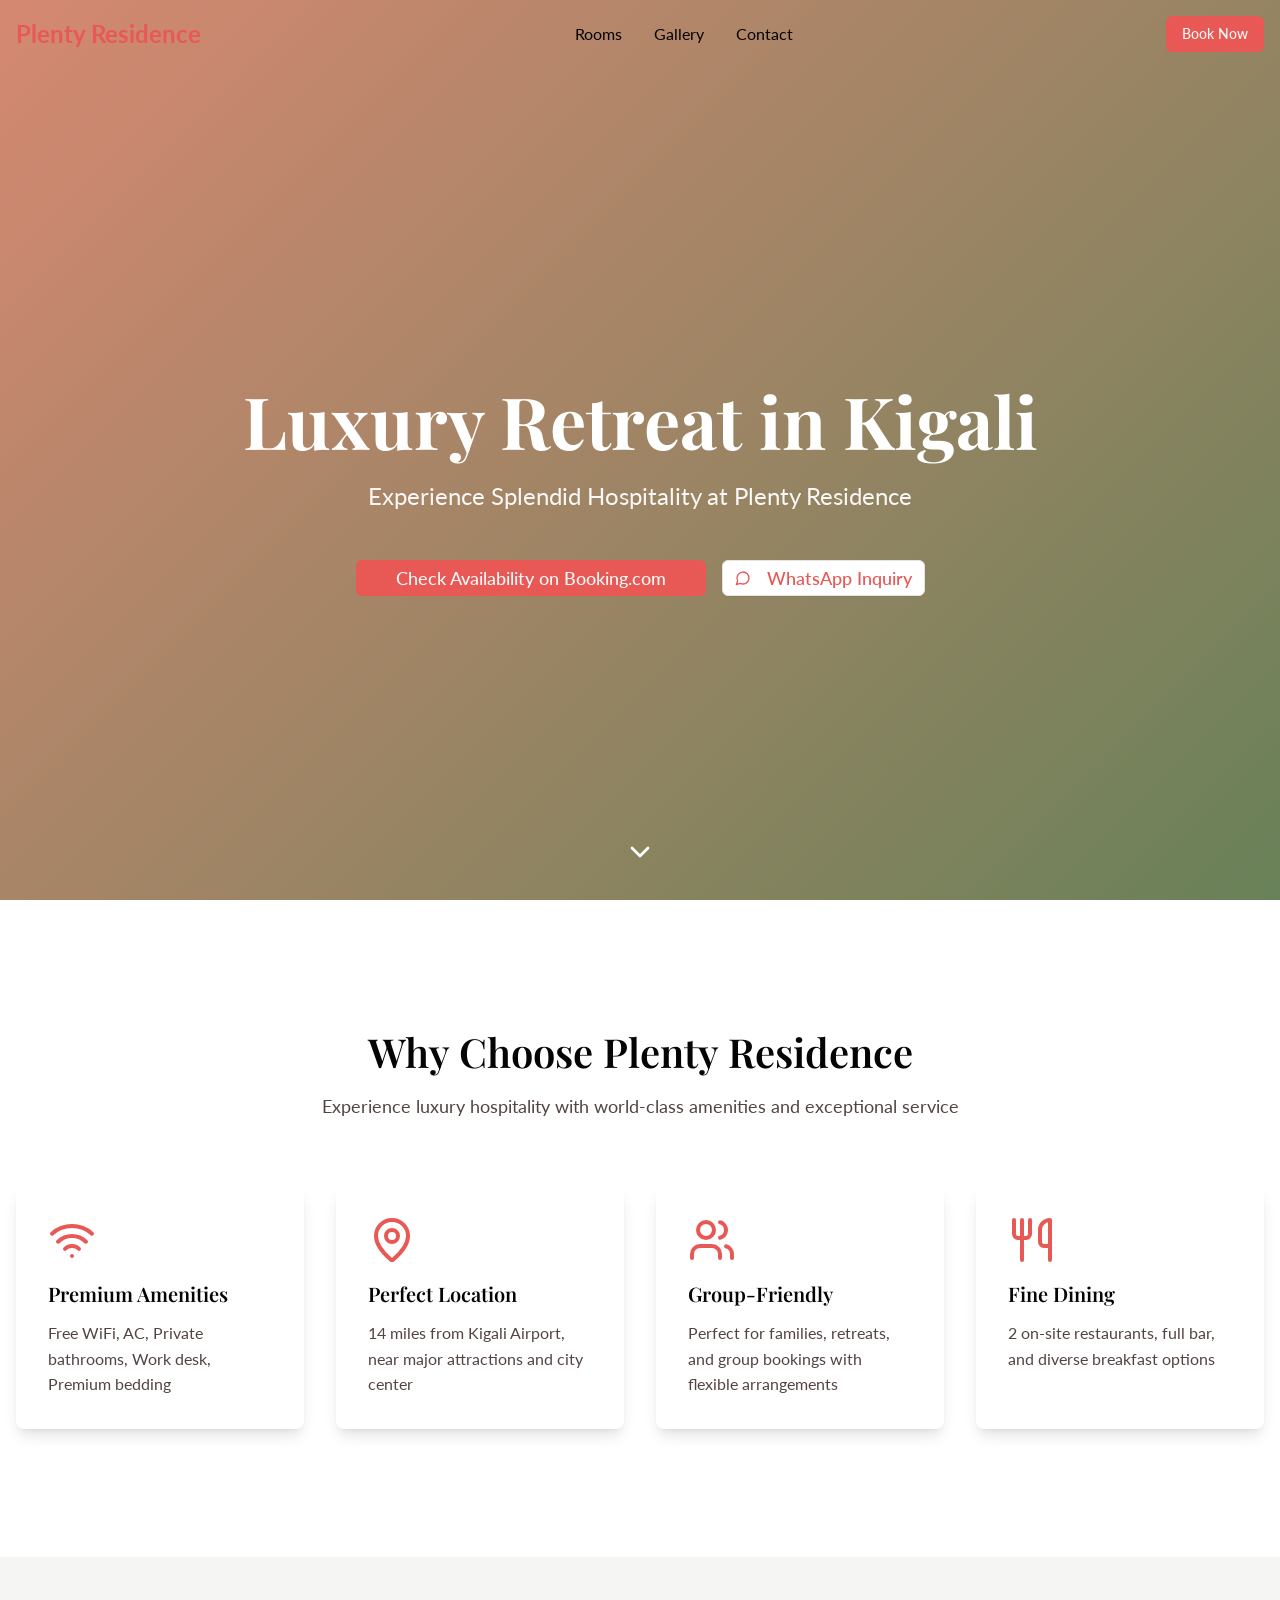
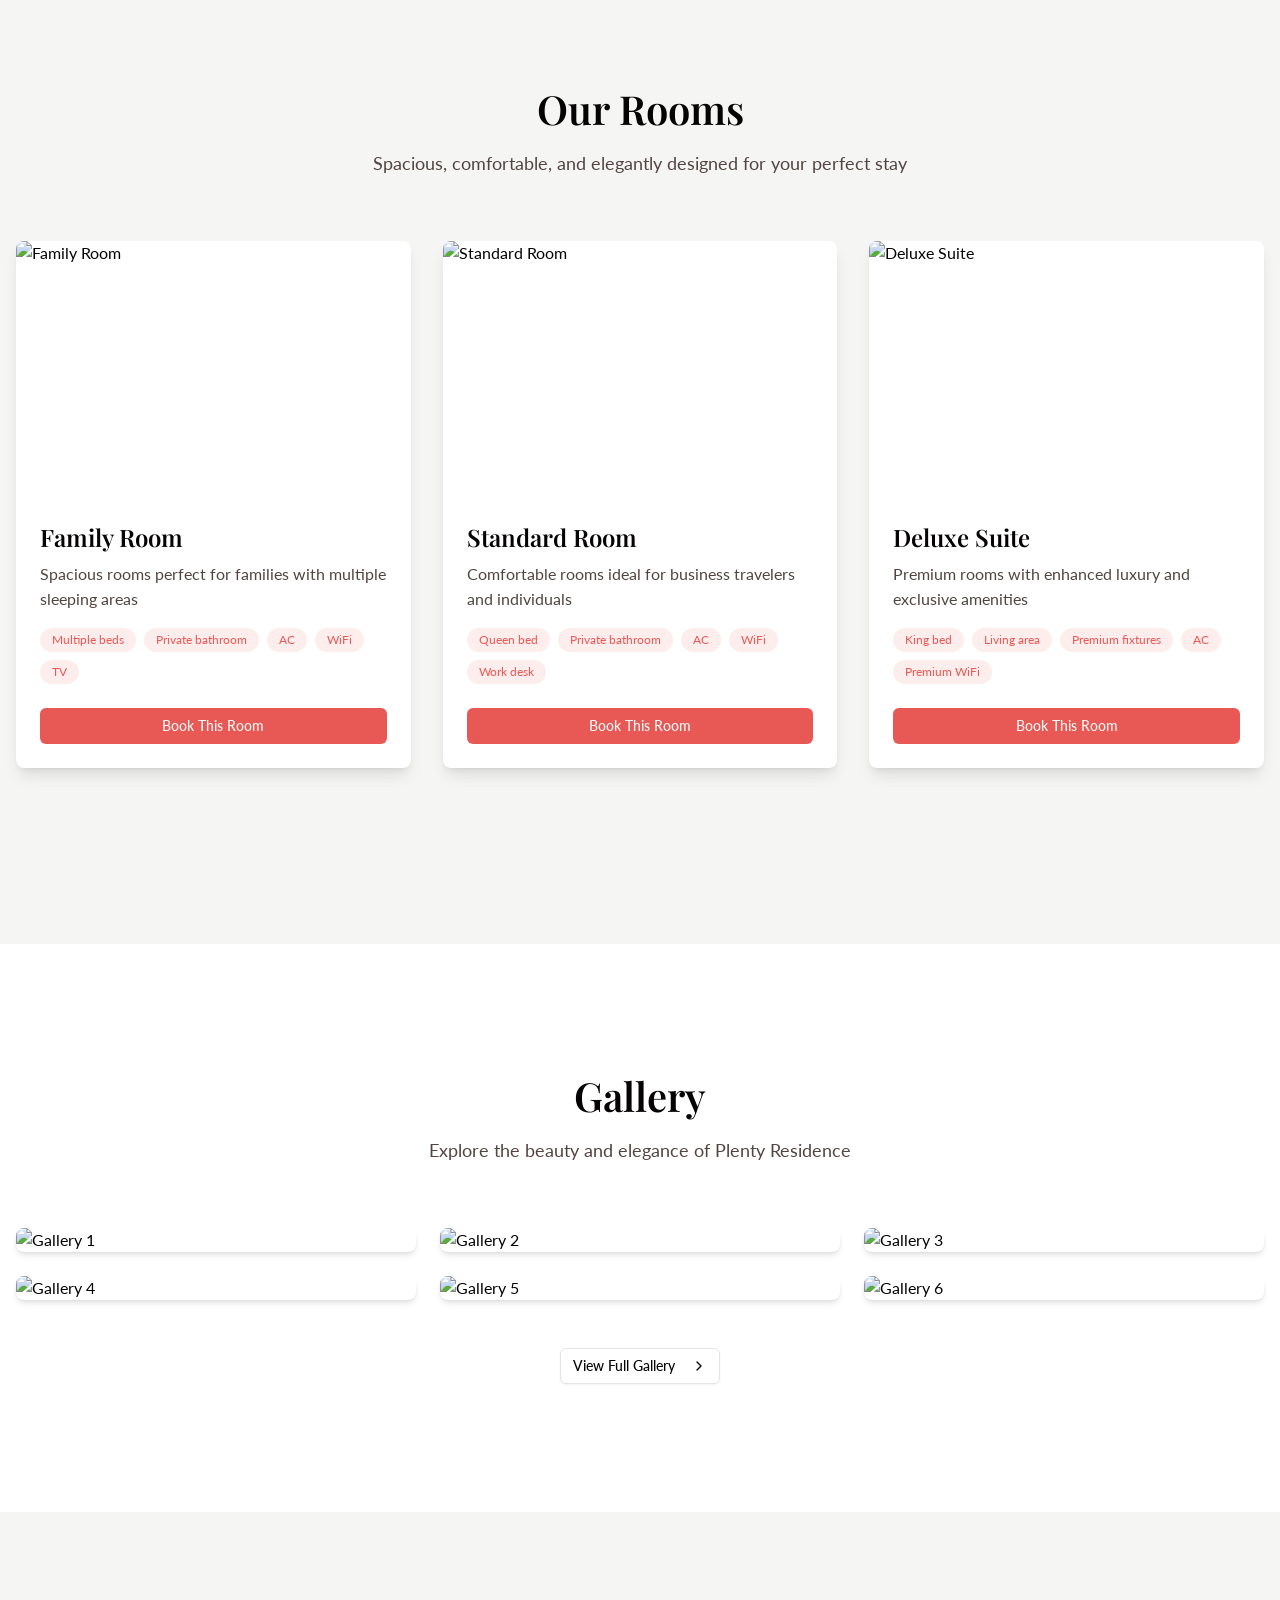
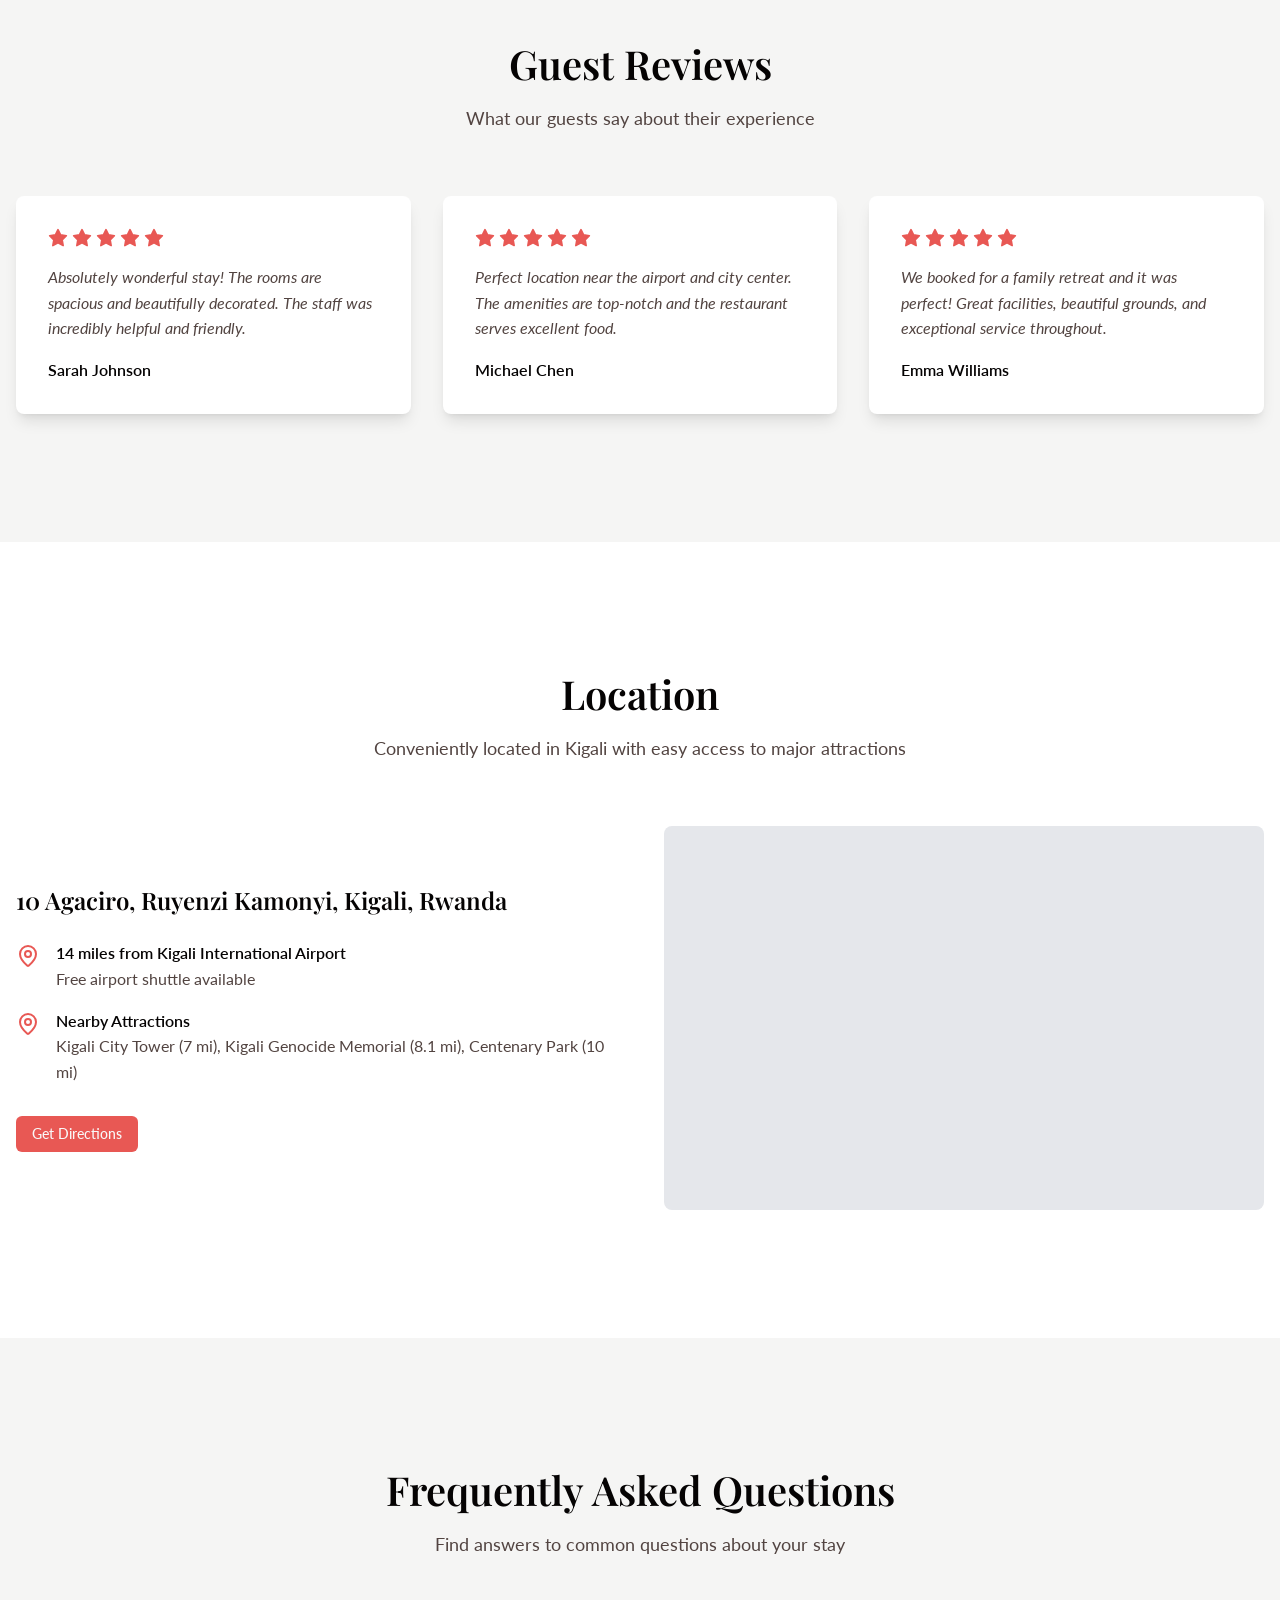
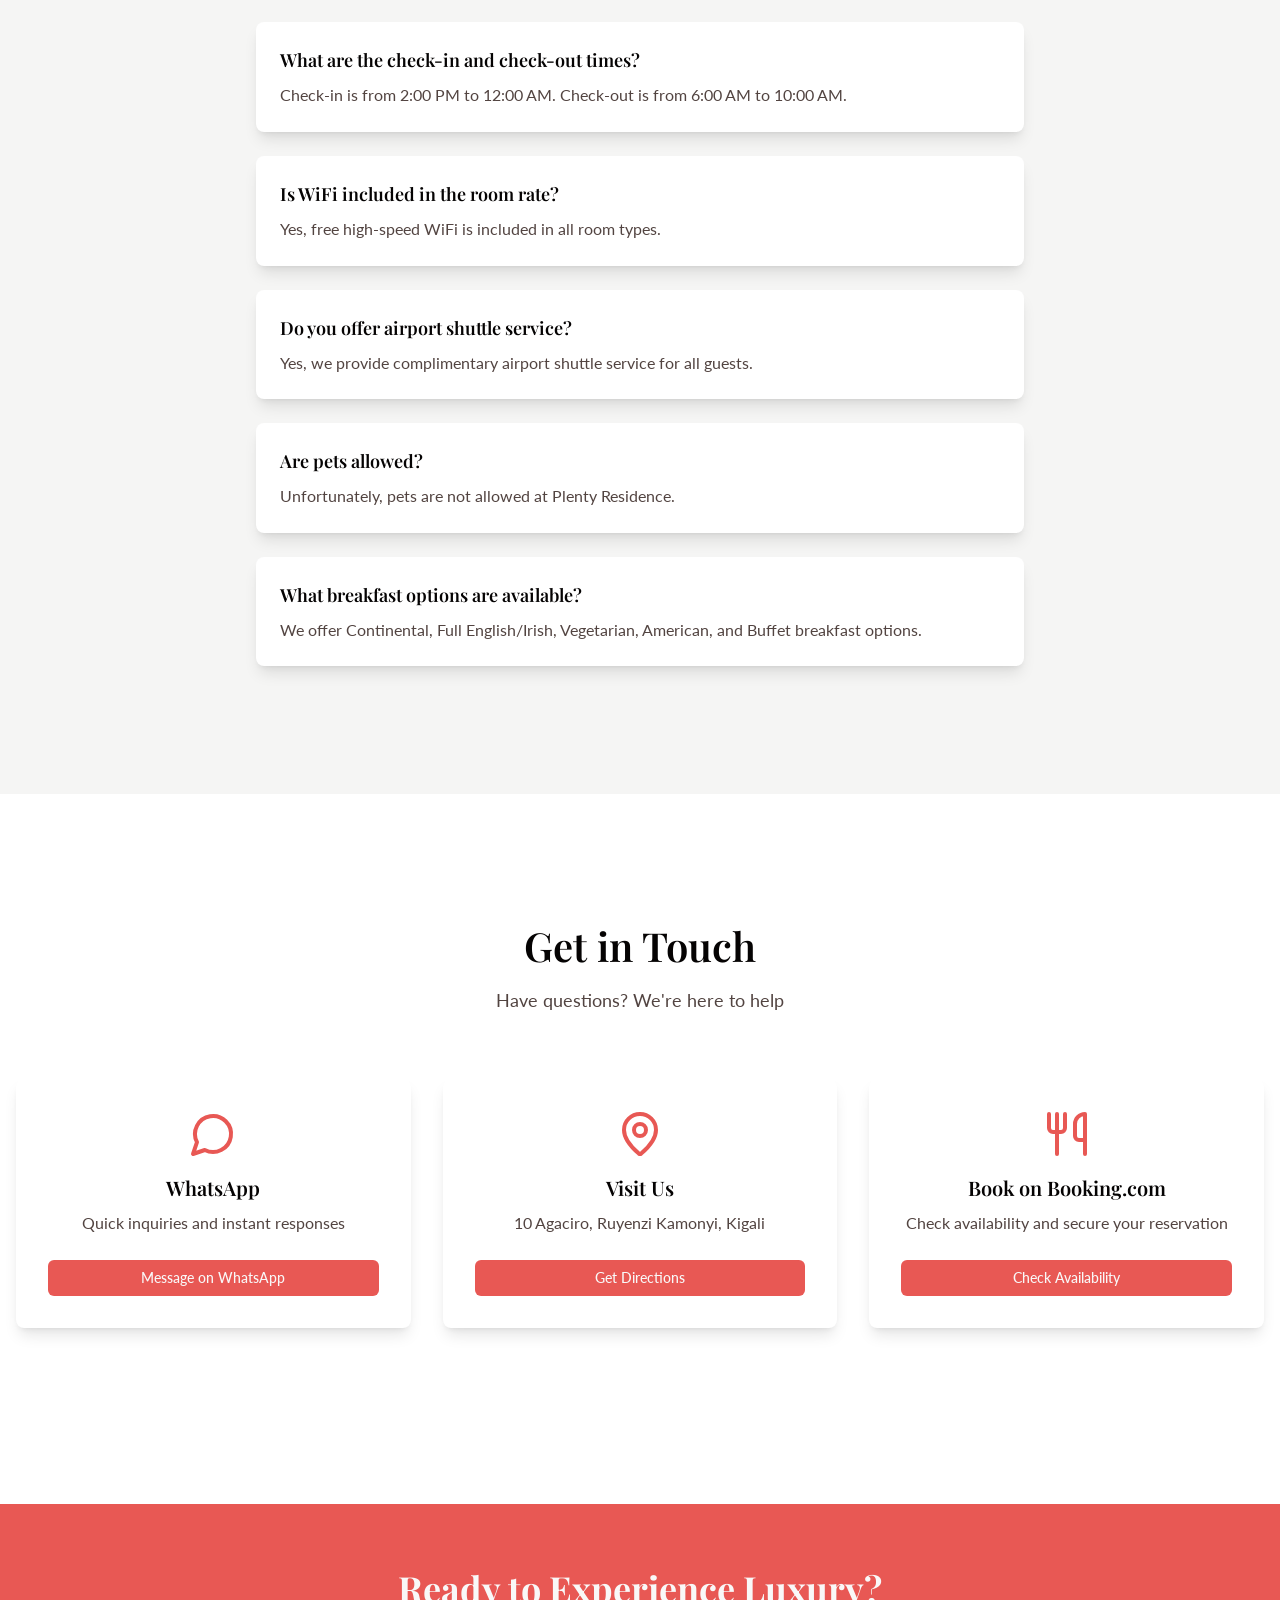
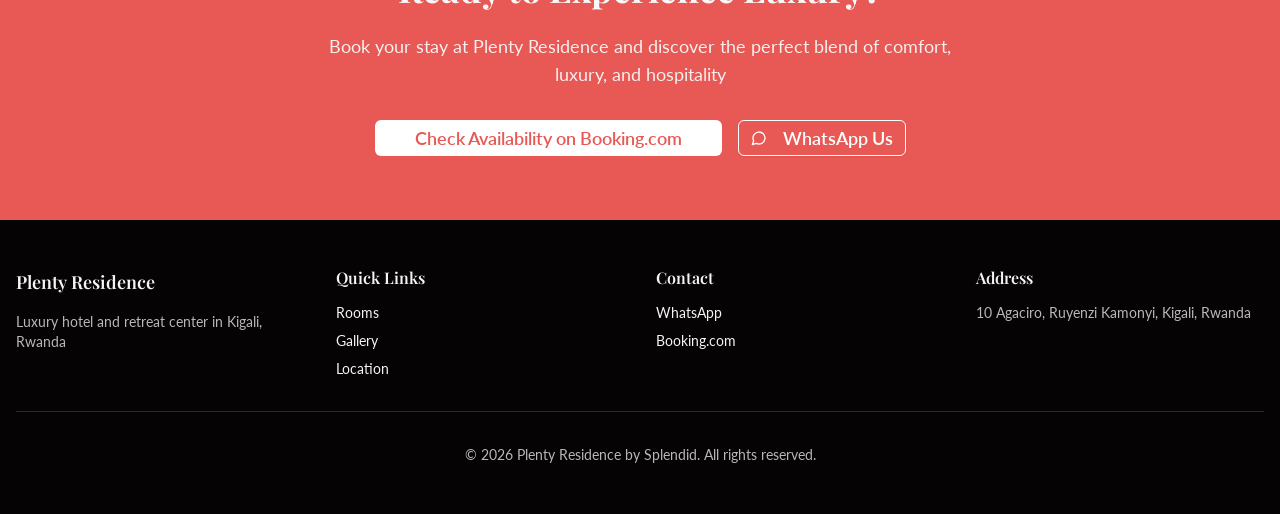
==== commit afd9b03f: "Remove Location link from navbar" ====
--- a/index.html
+++ b/index.html
@@ -27,8 +27,8 @@
     <link rel="preconnect" href="https://fonts.googleapis.com" />
     <link rel="preconnect" href="https://fonts.gstatic.com" crossorigin />
     <link href="https://fonts.googleapis.com/css2?family=Playfair+Display:wght@400;500;600;700&family=Lato:wght@300;400;500;700&family=Montserrat:wght@400;500;600;700&display=swap" rel="stylesheet" />
-    <script type="module" crossorigin src="/assets/index-pGHNqWB7.js"></script>
-    <link rel="stylesheet" crossorigin href="/assets/index-Wv0ZuOFk.css">
+    <script type="module" crossorigin src="/assets/index-z98cmLKE.js"></script>
+    <link rel="stylesheet" crossorigin href="/assets/index-BGqWJ3Xy.css">
     <script src="/__manus__/debug-collector.js" defer></script>
   </head>
 
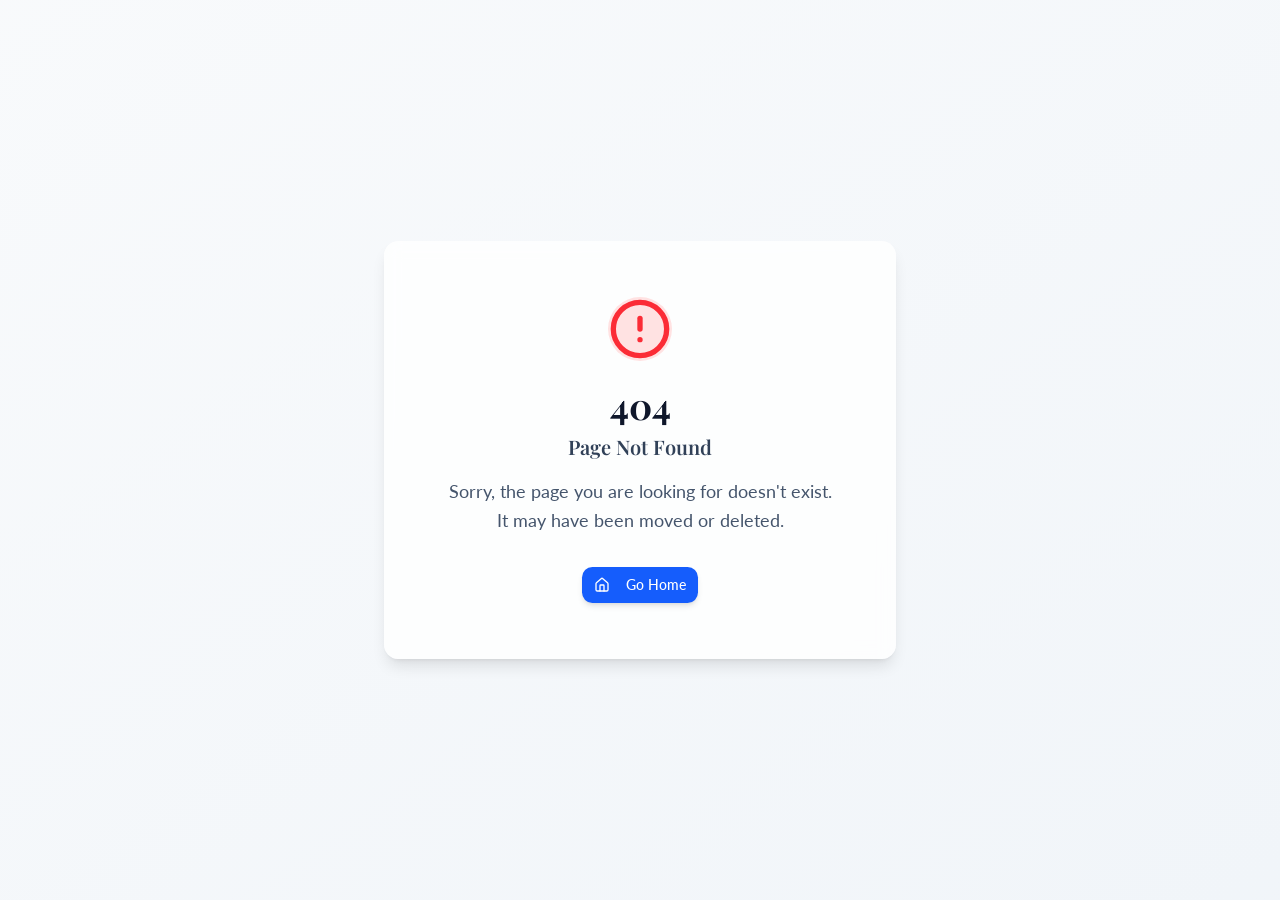
==== commit 2d5280b7: "Deploy fixed website with 32 gallery images and working navigation" ====
--- a/index.html
+++ b/index.html
@@ -7,28 +7,16 @@
       name="viewport"
       content="width=device-width, initial-scale=1.0, maximum-scale=1" />
     <title>Plenty Residence by Splendid | Luxury Hotel in Kigali, Rwanda</title>
-    
-    <!-- SEO Meta Tags -->
     <meta name="description" content="Luxury hotel in Kigali, Rwanda. Experience premium accommodations at Plenty Residence by Splendid. Family rooms, fine dining, and world-class amenities near Kigali Airport." />
-    <meta name="keywords" content="luxury hotel Kigali, boutique hotel Rwanda, Plenty Residence, family rooms Kigali, hotel near Kigali Airport, luxury accommodation Rwanda" />
-    <meta name="author" content="Plenty Residence by Splendid" />
+    <meta name="keywords" content="luxury hotel Kigali, boutique hotel Rwanda, Plenty Residence, family rooms Kigali, hotel near Kigali Airport" />
     <meta name="theme-color" content="#C85A3A" />
-    
-    <!-- Open Graph Tags for Social Media -->
-    <meta property="og:title" content="Plenty Residence by Splendid | Luxury Hotel in Kigali, Rwanda" />
-    <meta property="og:description" content="Experience luxury hospitality at Plenty Residence. Premium rooms, fine dining, and exceptional service in Kigali, Rwanda." />
-    <meta property="og:type" content="website" />
-    <meta property="og:url" content="https://plentyresidence.com" />
-    <meta name="twitter:card" content="summary_large_image" />
-    <meta name="twitter:title" content="Plenty Residence by Splendid" />
-    <meta name="twitter:description" content="Luxury hotel in Kigali, Rwanda" />
     
     <!-- Google Fonts for Contemporary African Luxury Design -->
     <link rel="preconnect" href="https://fonts.googleapis.com" />
     <link rel="preconnect" href="https://fonts.gstatic.com" crossorigin />
     <link href="https://fonts.googleapis.com/css2?family=Playfair+Display:wght@400;500;600;700&family=Lato:wght@300;400;500;700&family=Montserrat:wght@400;500;600;700&display=swap" rel="stylesheet" />
-    <script type="module" crossorigin src="/assets/index-z98cmLKE.js"></script>
-    <link rel="stylesheet" crossorigin href="/assets/index-BGqWJ3Xy.css">
+    <script type="module" crossorigin src="/assets/index-CumoeZi9.js"></script>
+    <link rel="stylesheet" crossorigin href="/assets/index-Cs-OU9iA.css">
     <script src="/__manus__/debug-collector.js" defer></script>
   </head>
 
@@ -94,58 +82,10 @@
 </script>
 
     <div id="root"></div>
-    
-    <!-- Analytics -->
     <script
       defer
       src="https://manus-analytics.com/umami"
-      data-website-id="4b680d69-0988-4e65-8312-93e5e964fadf"></script>
-    
-    <!-- Schema.org markup for SEO - Hotel -->
-    <script type="application/ld+json">
-    {
-      "@context": "https://schema.org",
-      "@type": "Hotel",
-      "name": "Plenty Residence by Splendid",
-      "description": "Luxury hotel and retreat center in Kigali, Rwanda",
-      "url": "https://plentyresidence.com",
-      "address": {
-        "@type": "PostalAddress",
-        "streetAddress": "10 Agaciro, Ruyenzi Kamonyi",
-        "addressLocality": "Kigali",
-        "addressRegion": "Runda",
-        "addressCountry": "RW"
-      },
-      "priceRange": "$$$",
-      "amenityFeature": [
-        {"@type": "LocationFeatureSpecification", "name": "Free WiFi"},
-        {"@type": "LocationFeatureSpecification", "name": "Restaurant"},
-        {"@type": "LocationFeatureSpecification", "name": "Bar"},
-        {"@type": "LocationFeatureSpecification", "name": "Free Parking"},
-        {"@type": "LocationFeatureSpecification", "name": "Airport Shuttle"},
-        {"@type": "LocationFeatureSpecification", "name": "Family Rooms"},
-        {"@type": "LocationFeatureSpecification", "name": "24-hour Security"}
-      ]
-    }
-    </script>
-    
-    <!-- Schema.org markup for SEO - Organization -->
-    <script type="application/ld+json">
-    {
-      "@context": "https://schema.org",
-      "@type": "Organization",
-      "name": "Plenty Residence by Splendid",
-      "url": "https://plentyresidence.com",
-      "logo": "https://plentyresidence.com/logo.png",
-      "description": "Luxury hotel and retreat center in Kigali, Rwanda",
-      "address": {
-        "@type": "PostalAddress",
-        "streetAddress": "10 Agaciro, Ruyenzi Kamonyi",
-        "addressLocality": "Kigali",
-        "addressCountry": "RW"
-      }
-    }
-    </script>
+      data-website-id="2400dc3e-b4dd-4595-be30-8ae2653268ef"></script>
   </body>
 
 </html>
